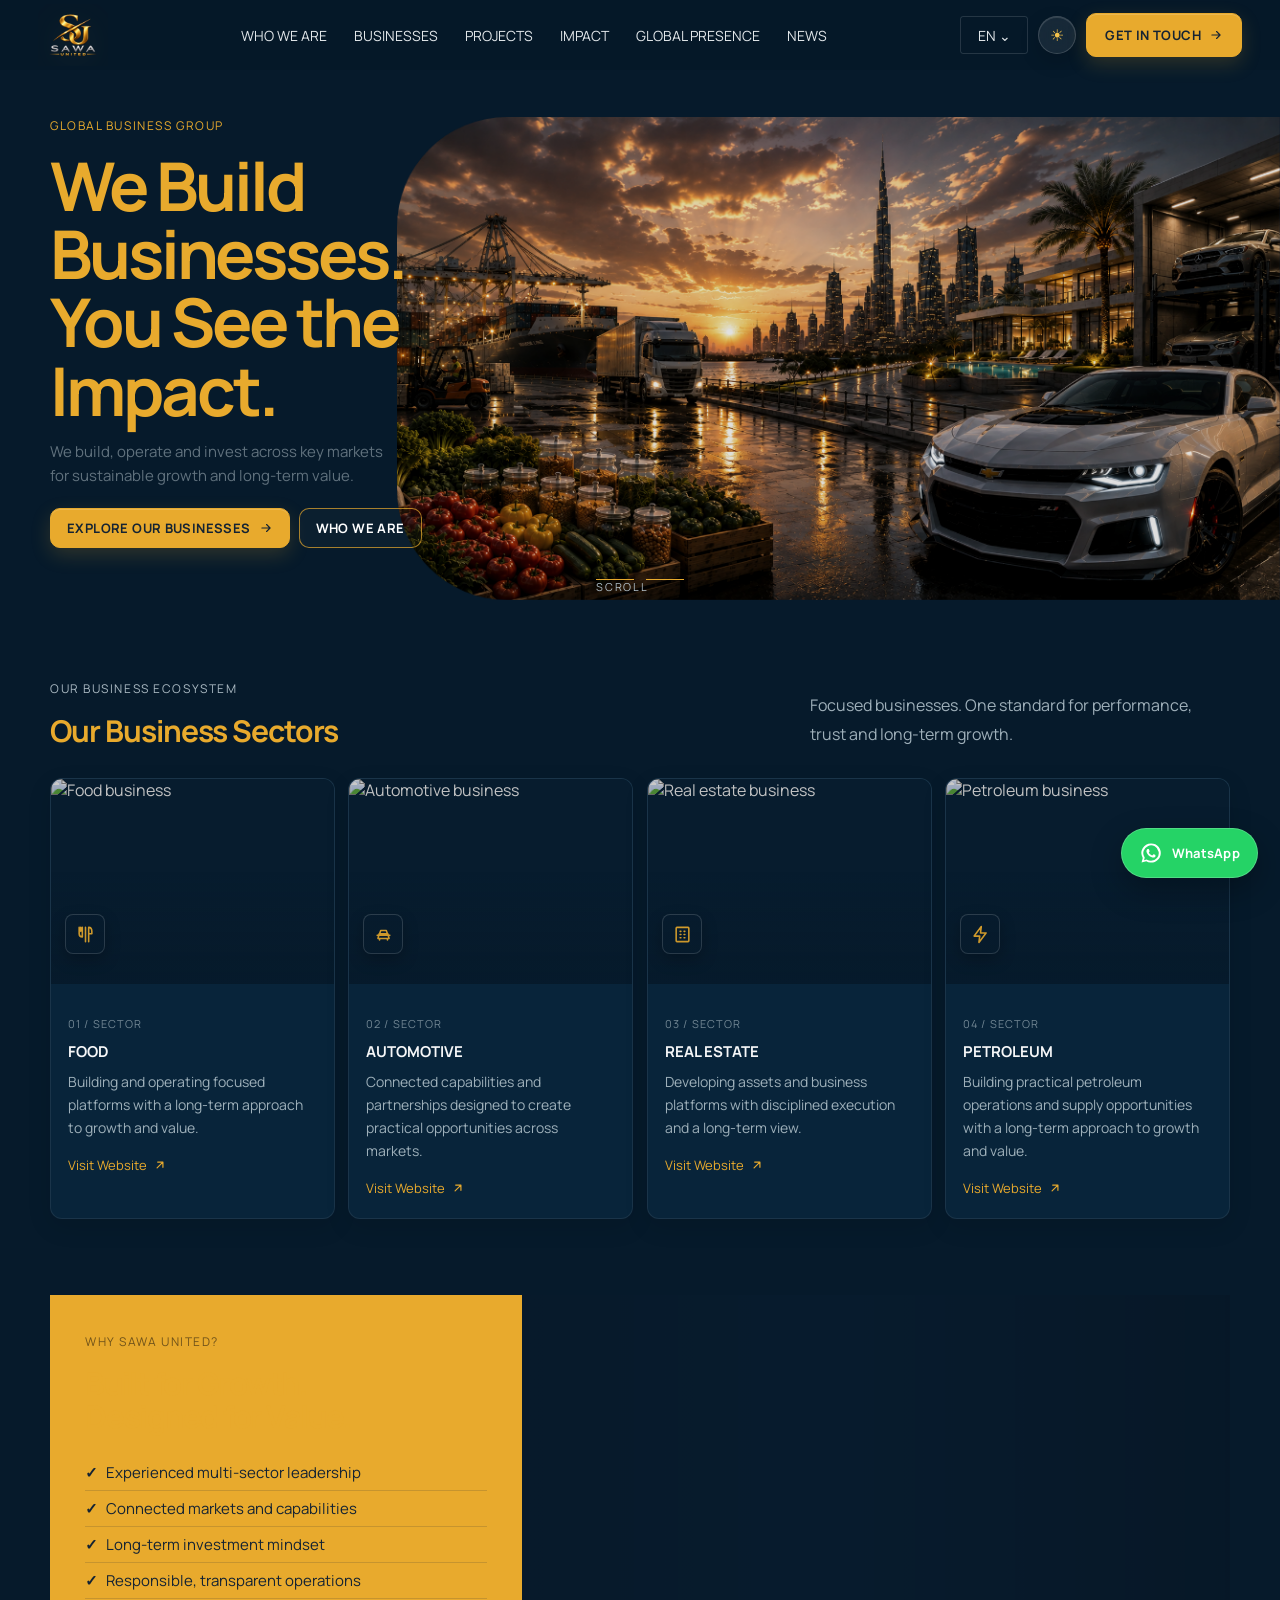
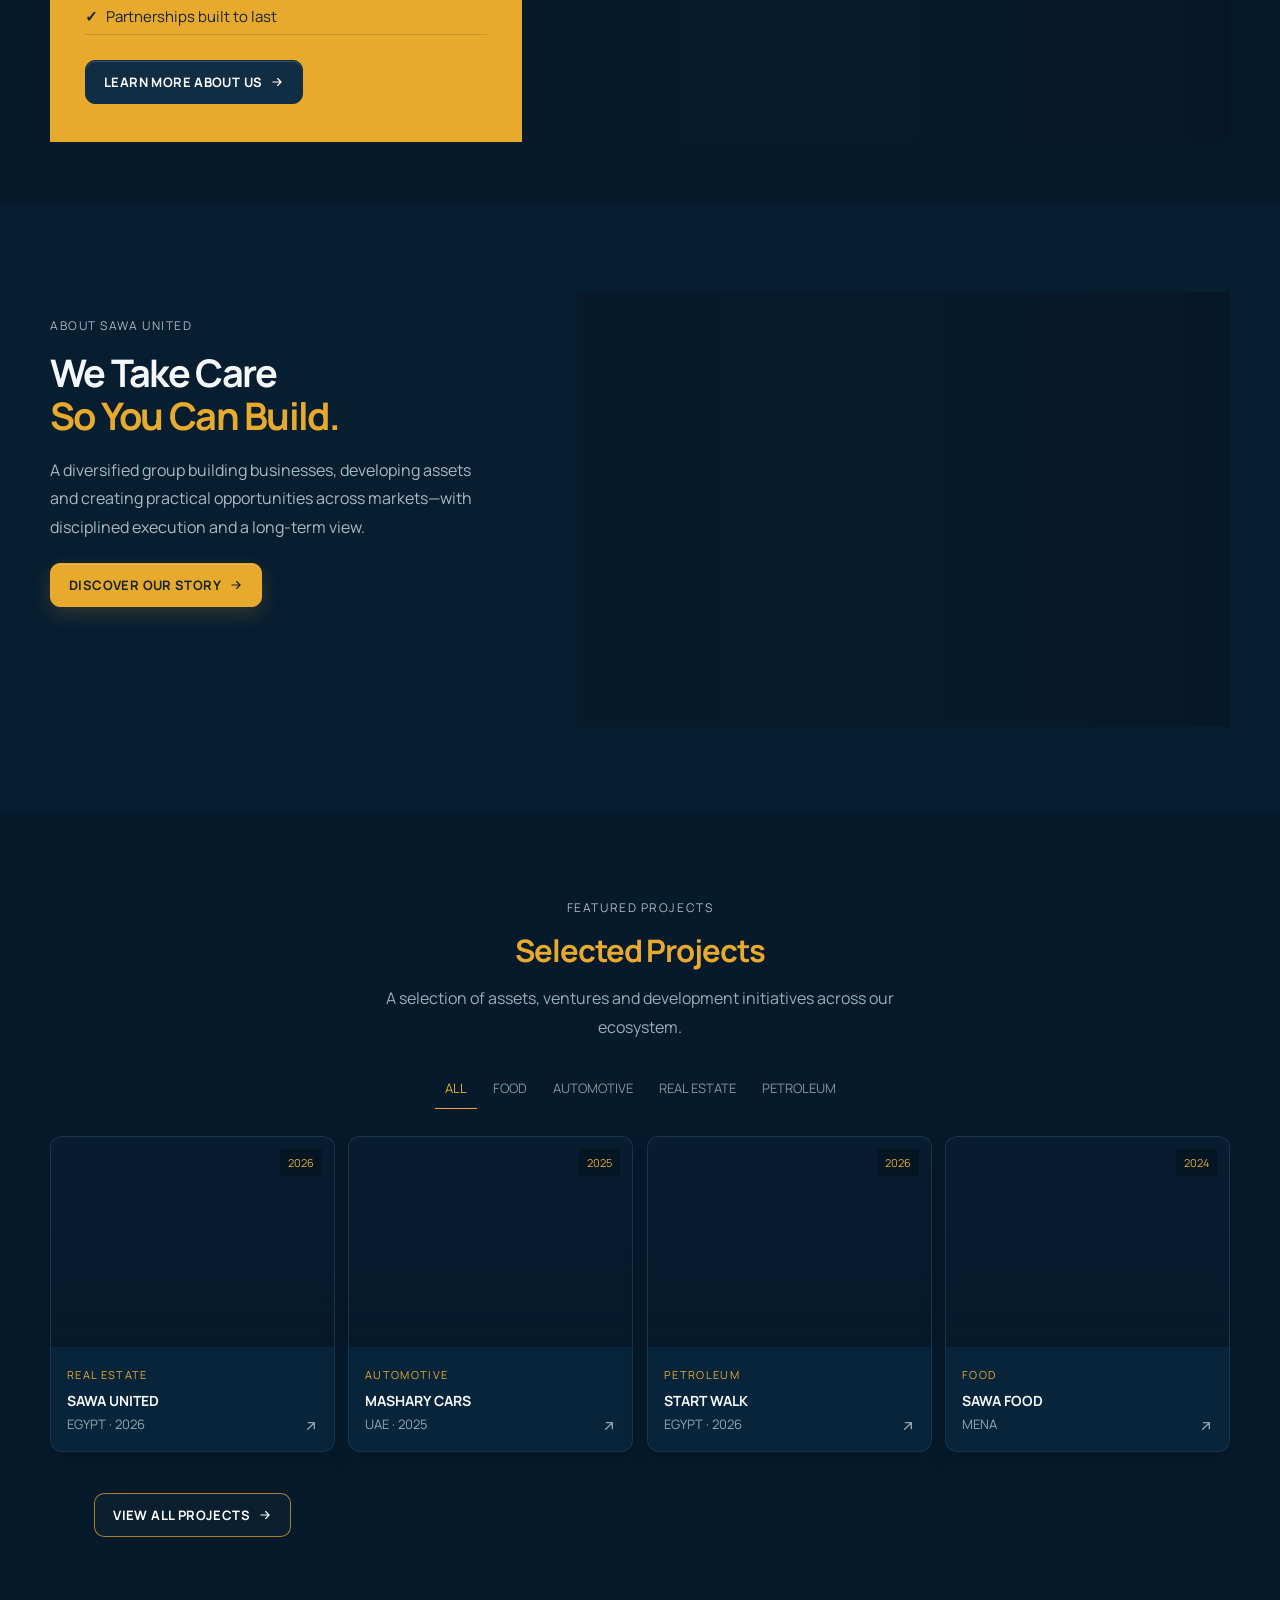
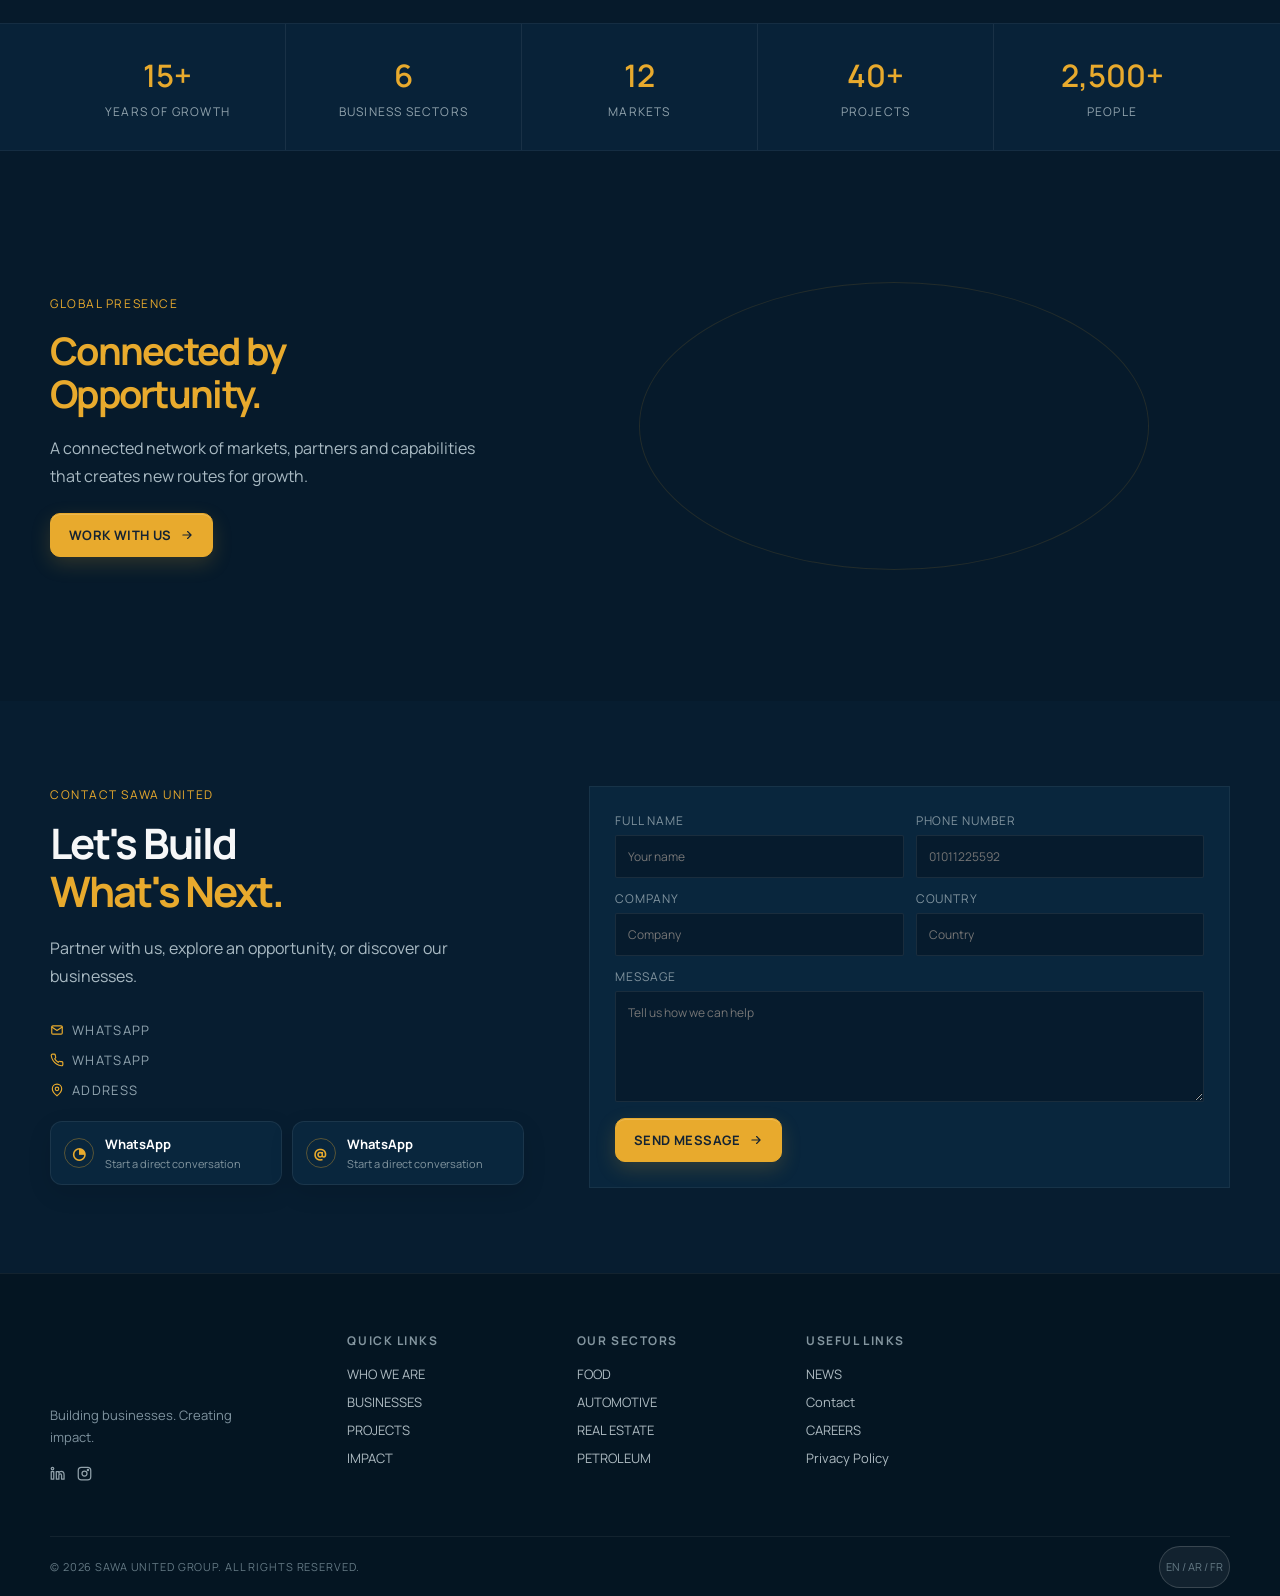
==== index.html @ cc0a95fa "Add files via upload" ====
<!doctype html>

<html dir="ltr" lang="en">
  <head>
    <meta charset="utf-8" />
    <meta content="width=device-width, initial-scale=1.0" name="viewport" />
    <meta content="#05070A" name="theme-color" />
    <meta content="We build, operate and invest across key markets for sustainable growth and long-term value." id="metaDescription" name="description" />
    <title id="pageTitle">Sawa United</title>

    <link rel="canonical" href="https://sawaunited.net/" />
    <meta property="og:title" content="Sawa United" />
    <meta property="og:description" content="We build, operate and invest across key markets for sustainable growth and long-term value." />
    <meta property="og:url" content="https://sawaunited.net/" />
    <meta property="og:type" content="website" />
    <meta property="og:image" content="https://sawaunited.net/assets/sawa-header-logo.png" />
    <script type="application/ld+json">
    {"@context":"https://schema.org","@type":"WebSite","name":"Sawa United","url":"https://sawaunited.net/","description":"We build, operate and invest across key markets for sustainable growth and long-term value."}
    </script>
    <link rel="preconnect" href="https://images.unsplash.com" />
    <link rel="alternate" hreflang="en" href="./" />
    <link rel="alternate" hreflang="ar" href="./?lang=ar" />
    <link rel="alternate" hreflang="fr" href="./?lang=fr" />

    <link rel="icon" href="assets/favicon.ico" sizes="any" />
    <link rel="icon" type="image/png" sizes="48x48" href="assets/favicon-48.png" />
    <link rel="icon" type="image/png" sizes="192x192" href="assets/favicon-192.png" />
    <link rel="apple-touch-icon" href="assets/favicon-192.png" />
    <link href="css/styles.css" rel="stylesheet" />
  </head>
  <body>
    <div class="scroll-progress" id="scrollProgress" aria-hidden="true"></div>
    <div class="site">
      <header class="header" id="header">
        <a class="logo brand" href="#top" aria-label="Sawa United"
          ><img
            class="brand-logo"
            src="assets/sawa-header-logo.png"
            alt="Sawa United"
            decoding="async"
        /></a>
        <nav class="desktop-nav" id="desktopNav">
          <a data-i18n="nav.who" href="#who-we-are">WHO WE ARE</a>
          <a data-i18n="nav.businesses" href="#businesses">BUSINESSES</a>
          <a data-i18n="nav.projects" href="#projects">PROJECTS</a>
          <a data-i18n="nav.impact" href="#impact">IMPACT</a>
          <a data-i18n="nav.presence" href="#presence">GLOBAL PRESENCE</a>
          <a data-i18n="nav.news" href="#news">NEWS</a>
        </nav>
        <div class="header-actions">
          <div class="language-switcher" id="languageSwitcher">
            <button
              aria-expanded="false"
              aria-haspopup="listbox"
              aria-label="Change language"
              class="lang"
              id="langBtn"
            >
              EN <span class="lang-chevron">⌄</span>
            </button>
            <div
              class="language-menu"
              id="languageMenu"
              role="listbox"
              aria-label="Languages"
            >
              <button type="button" data-language-option="en">ENGLISH</button>
              <button type="button" data-language-option="ar">العربية</button>
              <button type="button" data-language-option="fr">FRANÇAIS</button>
            </div>
          </div>
          <button
            aria-label="Toggle light and dark mode"
            aria-pressed="false"
            class="theme-toggle"
            id="themeBtn"
            type="button"
          >
            <span class="theme-toggle-icon" aria-hidden="true">☾</span>
          </button>
          <a
            class="gold-btn header-cta"
            href="https://wa.me/201011225592"
            target="_blank"
            rel="noopener noreferrer"
            ><span data-i18n="common.getInTouch">GET IN TOUCH</span>
            <svg class="icon" viewbox="0 0 24 24">
              <path d="M5 12h14M13 6l6 6-6 6"></path></svg
          ></a>
          <button aria-label="Toggle menu" class="menu-btn" id="menuBtn">
            <svg class="icon icon-menu" viewbox="0 0 24 24">
              <path d="M4 6h16M4 12h16M4 18h16"></path>
            </svg>
            <svg
              class="icon icon-close"
              style="display: none"
              viewbox="0 0 24 24"
            >
              <path d="M18 6 6 18M6 6l12 12"></path>
            </svg>
          </button>
        </div>
      </header>
      <div aria-hidden="true" class="mobile-menu" id="mobileMenu">
        <a data-i18n="nav.who" href="#who-we-are"
          >WHO WE ARE
          <svg class="icon" viewbox="0 0 24 24">
            <path d="M7 17 17 7M8 7h9v9"></path></svg
        ></a>
        <a data-i18n="nav.businesses" href="#businesses"
          >BUSINESSES
          <svg class="icon" viewbox="0 0 24 24">
            <path d="M7 17 17 7M8 7h9v9"></path></svg
        ></a>
        <a data-i18n="nav.projects" href="#projects"
          >PROJECTS
          <svg class="icon" viewbox="0 0 24 24">
            <path d="M7 17 17 7M8 7h9v9"></path></svg
        ></a>
        <a data-i18n="nav.impact" href="#impact"
          >IMPACT
          <svg class="icon" viewbox="0 0 24 24">
            <path d="M7 17 17 7M8 7h9v9"></path></svg
        ></a>
        <a data-i18n="nav.presence" href="#presence"
          >GLOBAL PRESENCE
          <svg class="icon" viewbox="0 0 24 24">
            <path d="M7 17 17 7M8 7h9v9"></path></svg
        ></a>
        <a data-i18n="nav.news" href="#news"
          >NEWS
          <svg class="icon" viewbox="0 0 24 24">
            <path d="M7 17 17 7M8 7h9v9"></path></svg
        ></a>
        <a data-i18n="nav.careers" href="#careers"
          >CAREERS
          <svg class="icon" viewbox="0 0 24 24">
            <path d="M7 17 17 7M8 7h9v9"></path></svg
        ></a>
        <a
          class="gold-btn"
          href="https://wa.me/201011225592"
          target="_blank"
          rel="noopener noreferrer"
          ><span data-i18n="common.getInTouch">GET IN TOUCH</span>
          <svg class="icon" viewbox="0 0 24 24">
            <path d="M5 12h14M13 6l6 6-6 6"></path></svg
        ></a>
      </div>
      <main id="top">
        <section class="hero">
          <div class="hero-photo"></div>
          <div class="hero-overlay"></div>
          <div class="shell hero-inner reveal">
            <div class="eyebrow gold" data-i18n="hero.eyebrow">
              GLOBAL BUSINESS GROUP
            </div>
            <h1 class="hero-title">
              <span data-i18n="hero.line1">We Build Businesses.</span><br />
              <span data-i18n="hero.impact">You See the Impact.</span>
            </h1>
            <p class="hero-description" data-i18n="hero.description">
              We build, operate and invest across key markets for sustainable
              growth and long-term value.
            </p>
            <div class="hero-actions">
              <a class="gold-btn" href="#businesses"
                ><span data-i18n="hero.explore">EXPLORE OUR BUSINESSES</span>
                <svg class="icon" viewBox="0 0 24 24">
                  <path d="M5 12h14M13 6l6 6-6 6"></path></svg
              ></a>
              <a class="outline-btn" data-i18n="nav.who" href="#who-we-are"
                >WHO WE ARE</a
              >
            </div>
          </div>
          <div class="hero-scroll">
            <span data-i18n="common.scroll">SCROLL</span> <span></span>
          </div>
        </section>
        <section class="services-strip" id="businesses">
          <div class="shell services-head reveal">
            <div>
              <span class="eyebrow" data-i18n="business.eyebrow"
                >OUR BUSINESS ECOSYSTEM</span
              >
              <h2>
                <span data-i18n="business.our">Our</span>
                <span data-i18n="business.business">Business</span>
                <span data-i18n="business.sectors">Sectors</span>
              </h2>
            </div>
            <p data-i18n="business.description">
              We provide focused platforms across sectors while keeping one
              shared standard for performance, trust and long-term growth.
            </p>
          </div>
          <div class="shell service-grid" id="serviceGrid">
            <!-- Keep repeated cards as normal HTML: edit the markup directly instead of rendering them in JavaScript. -->
            <a
              class="service-card reveal"
              href="https://sawafood.net/"
              target="_blank"
              rel="noopener noreferrer"
            >
              <div class="service-photo">
                <img
                  loading="lazy"
                  decoding="async"
                  alt="Fresh produce and food business"
                  data-i18n-alt="alt.food"
                  src="https://images.unsplash.com/photo-1579113800032-c38bd7635818?auto=format&fit=crop&fm=webp&q=75&w=1200"
                /><span class="service-icon"
                  ><svg class="icon" height="19" viewbox="0 0 24 24" width="19">
                    <path
                      d="M4 3v8a4 4 0 0 0 4 4V3M6 3v5M8 3v5M4 7h4M12 3v18M16 3v18M16 3c3 0 4 2 4 5v3h-4"
                    ></path></svg
                ></span>
              </div>
              <div class="service-copy">
                <span class="card-kicker"
                  >01 / <span data-i18n="common.sector">SECTOR</span></span
                >
                <h3 data-i18n="sector.food">FOOD</h3>
                <p data-i18n="sector.foodDesc">
                  Building and operating focused platforms with a long-term
                  approach to growth and value.
                </p>
                <span class="learn"
                  ><span data-i18n="common.visitWebsite">Visit Website</span>
                  <svg class="icon" height="13" viewbox="0 0 24 24" width="13">
                    <path d="M7 17 17 7M8 7h9v9"></path></svg
                ></span>
              </div>
            </a>
            <a
              class="service-card reveal"
              href="https://masharycar.net/"
              target="_blank"
              rel="noopener noreferrer"
            >
              <div class="service-photo">
                <img
                  loading="lazy"
                  decoding="async"
                  alt="Automotive business"
                  data-i18n-alt="alt.automotive"
                  src="https://images.unsplash.com/photo-1492144534655-ae79c964c9d7?auto=format&fit=crop&fm=webp&q=75&w=1200"
                /><span class="service-icon"
                  ><svg class="icon" height="19" viewbox="0 0 24 24" width="19">
                    <path
                      d="M5 17h14l-1.5-6h-11zM7 17v2M17 17v2M4 13h16M7 11l1.5-4h7L17 11"
                    ></path></svg
                ></span>
              </div>
              <div class="service-copy">
                <span class="card-kicker"
                  >02 / <span data-i18n="common.sector">SECTOR</span></span
                >
                <h3 data-i18n="sector.automotive">AUTOMOTIVE</h3>
                <p data-i18n="sector.automotiveDesc">
                  Connected capabilities and partnerships designed to create
                  practical opportunities across markets.
                </p>
                <span class="learn"
                  ><span data-i18n="common.visitWebsite">Visit Website</span>
                  <svg class="icon" height="13" viewbox="0 0 24 24" width="13">
                    <path d="M7 17 17 7M8 7h9v9"></path></svg
                ></span>
              </div>
            </a>
            <a
              class="service-card reveal"
              href="https://sawa-united.net/"
              target="_blank"
              rel="noopener noreferrer"
            >
              <div class="service-photo">
                <img
                  loading="lazy"
                  decoding="async"
                  alt="Real estate business"
                  data-i18n-alt="alt.realEstate"
                  src="https://images.unsplash.com/photo-1486406146926-c627a92ad1ab?auto=format&fit=crop&fm=webp&q=75&w=1200"
                /><span class="service-icon"
                  ><svg class="icon" height="19" viewbox="0 0 24 24" width="19">
                    <rect height="18" rx="1" width="16" x="4" y="3"></rect>
                    <path
                      d="M9 8h1M14 8h1M9 12h1M14 12h1M9 16h1M14 16h1"
                    ></path></svg
                ></span>
              </div>
              <div class="service-copy">
                <span class="card-kicker"
                  >03 / <span data-i18n="common.sector">SECTOR</span></span
                >
                <h3 data-i18n="sector.realEstate">REAL ESTATE</h3>
                <p data-i18n="sector.realEstateDesc">
                  Developing assets and business platforms with disciplined
                  execution and a long-term view.
                </p>
                <span class="learn"
                  ><span data-i18n="common.visitWebsite">Visit Website</span>
                  <svg class="icon" height="13" viewbox="0 0 24 24" width="13">
                    <path d="M7 17 17 7M8 7h9v9"></path></svg
                ></span>
              </div>
            </a>
            <a
              class="service-card reveal"
              href="https://startwalk.net/"
              target="_blank"
              rel="noopener noreferrer"
            >
              <div class="service-photo">
                <img
                  loading="lazy"
                  decoding="async"
                  alt="Petroleum business"
                  data-i18n-alt="alt.petroleum"
                  src="https://images.unsplash.com/photo-1516199423456-1f1e91b06f25?auto=format&fit=crop&w=1200&q=75"
                /><span class="service-icon"
                  ><svg class="icon" height="19" viewbox="0 0 24 24" width="19">
                    <path d="M13 2 4 14h7l-1 8 9-12h-7z"></path></svg
                ></span>
              </div>
              <div class="service-copy">
                <span class="card-kicker"
                  >04 / <span data-i18n="common.sector">SECTOR</span></span
                >
                <h3 data-i18n="sector.petroleum">PETROLEUM</h3>
                <p data-i18n="sector.petroleumDesc">
                  Building practical petroleum operations and supply
                  opportunities with a long-term approach to growth and value.
                </p>
                <span class="learn"
                  ><span data-i18n="common.visitWebsite">Visit Website</span>
                  <svg class="icon" height="13" viewbox="0 0 24 24" width="13">
                    <path d="M7 17 17 7M8 7h9v9"></path></svg
                ></span>
              </div>
            </a>
          </div>
        </section>
        <section class="why-card-section" id="impact">
          <div class="shell why-layout">
            <div class="why-card reveal">
              <span class="eyebrow gold" data-i18n="why.eyebrow"
                >WHY SAWA UNITED?</span
              >
              <h2>
                <span data-i18n="why.built">Built for</span>
                <span data-i18n="why.growth">Growth.</span><br /><span
                  data-i18n="why.designed"
                  >Designed for</span
                >
                <span data-i18n="why.value">Value.</span>
              </h2>
              <ul>
                <li data-i18n="why.item1">
                  Experienced multi-sector leadership
                </li>
                <li data-i18n="why.item2">
                  Connected markets and capabilities
                </li>
                <li data-i18n="why.item3">Long-term investment mindset</li>
                <li data-i18n="why.item4">
                  Responsible, transparent operations
                </li>
                <li data-i18n="why.item5">Partnerships built to last</li>
              </ul>
              <a class="gold-btn" href="#who-we-are"
                ><span data-i18n="why.learn">LEARN MORE ABOUT US</span>
                <svg class="icon" viewbox="0 0 24 24">
                  <path d="M5 12h14M13 6l6 6-6 6"></path></svg
              ></a>
            </div>
            <div class="why-photo reveal">
              <img
                loading="lazy"
                decoding="async"
                alt="Sawa United business ecosystem across food, automotive, real estate and petroleum"
                data-i18n-alt="alt.corporate"
                src="assets/back.png"
              />
            </div>
          </div>
        </section>
        <section class="section about" id="who-we-are">
          <div class="shell about-grid">
            <div class="about-copy reveal">
              <span class="eyebrow" data-i18n="about.eyebrow"
                >ABOUT SAWA UNITED</span
              >
              <h2 data-i18n="about.title">
                We Take Care<br /><span>So You Can Build.</span>
              </h2>
              <p data-i18n="about.description">
                We are a diversified group focused on building businesses,
                developing assets and creating practical opportunities across
                markets. Our approach combines disciplined execution with a
                long-term view.
              </p>
              <a class="gold-btn" href="#businesses"
                ><span data-i18n="about.discover">DISCOVER OUR STORY</span>
                <svg class="icon" viewbox="0 0 24 24">
                  <path d="M5 12h14M13 6l6 6-6 6"></path></svg
              ></a>
            </div>
            <div class="about-photo reveal">
              <img
                loading="lazy"
                decoding="async"
                alt="Connected markets and global business opportunities"
                data-i18n-alt="alt.property"
                src="assets/will.png"
              />
            </div>
          </div>
        </section>
        <section class="section properties" id="projects">
          <div class="shell">
            <div class="center-heading reveal">
              <span class="eyebrow" data-i18n="projects.eyebrow"
                >FEATURED PROJECTS</span
              >
              <h2>
                <span data-i18n="projects.selected">Selected</span>
                <span data-i18n="projects.projects">Projects</span>
              </h2>
              <p data-i18n="projects.description">
                Explore a selection of assets, ventures and development
                initiatives across our ecosystem.
              </p>
            </div>
            <div class="filters" id="filters">
              <button class="active" data-filter="ALL" type="button">
                <span data-i18n="filters.all">ALL</span>
              </button>
              <button data-filter="FOOD" type="button">
                <span data-i18n="filters.food">FOOD</span>
              </button>
              <button data-filter="AUTOMOTIVE" type="button">
                <span data-i18n="filters.automotive">AUTOMOTIVE</span>
              </button>
              <button data-filter="REAL ESTATE" type="button">
                <span data-i18n="filters.realEstate">REAL ESTATE</span>
              </button>
              <button data-filter="PETROLEUM" type="button">
                <span data-i18n="filters.petroleum">PETROLEUM</span>
              </button>
            </div>
            <div class="property-grid" id="propertyGrid">
              <a
                class="property-card reveal project-open"
                data-project="sawa"
                data-sector="REAL ESTATE"
                href="#project-sawa"
              >
                <div class="property-photo">
                  <img
                    loading="lazy"
                    decoding="async"
                    alt="SAWA UNITED"
                    src="https://images.unsplash.com/photo-1497366811353-6870744d04b2?auto=format&fit=crop&fm=webp&q=75&w=1200"
                  /><span>2026</span>
                </div>
                <div class="property-copy">
                  <span data-i18n="filters.realEstate">REAL ESTATE</span>
                  <h3>SAWA UNITED</h3>
                  <p><span data-i18n="location.egypt">EGYPT</span> · 2026</p>
                  <svg class="icon" height="16" viewbox="0 0 24 24" width="16">
                    <path d="M7 17 17 7M8 7h9v9"></path>
                  </svg>
                </div>
              </a>
              <a
                class="property-card reveal project-open"
                data-project="northstar"
                data-sector="AUTOMOTIVE"
                href="#project-northstar"
              >
                <div class="property-photo">
                  <img
                    loading="lazy"
                    decoding="async"
                    alt="MASHARY CARS"
                    src="https://images.unsplash.com/photo-1493238792000-8113da705763?auto=format&fit=crop&fm=webp&q=75&w=1200"
                  /><span>2025</span>
                </div>
                <div class="property-copy">
                  <span data-i18n="filters.automotive">AUTOMOTIVE</span>
                  <h3>MASHARY CARS</h3>
                  <p><span data-i18n="location.uae">UAE</span> · 2025</p>
                  <svg class="icon" height="16" viewbox="0 0 24 24" width="16">
                    <path d="M7 17 17 7M8 7h9v9"></path>
                  </svg>
                </div>
              </a>
              <a
                class="property-card reveal project-open"
                data-project="horizon"
                data-sector="PETROLEUM"
                href="#project-horizon"
              >
                <div class="property-photo">
                  <img
                    loading="lazy"
                    decoding="async"
                    alt="START WALK"
                    src="https://images.unsplash.com/photo-1516199423456-1f1e91b06f25?auto=format&fit=crop&w=1200&q=75"
                  /><span>2026</span>
                </div>
                <div class="property-copy">
                  <span data-i18n="filters.petroleum">PETROLEUM</span>
                  <h3>START WALK</h3>
                  <p><span data-i18n="location.egypt">EGYPT</span> · 2026</p>
                  <svg class="icon" height="16" viewbox="0 0 24 24" width="16">
                    <path d="M7 17 17 7M8 7h9v9"></path>
                  </svg>
                </div>
              </a>
              <a
                class="property-card reveal project-open"
                data-project="crossmarket"
                data-sector="FOOD"
                href="#project-crossmarket"
              >
                <div class="property-photo">
                  <img
                    loading="lazy"
                    decoding="async"
                    alt="SAWA FOOD"
                    src="https://images.unsplash.com/photo-1579113800032-c38bd7635818?auto=format&fit=crop&fm=webp&q=75&w=1200"
                  /><span>2024</span>
                </div>
                <div class="property-copy">
                  <span data-i18n="filters.food">FOOD</span>
                  <h3>SAWA FOOD</h3>
                  <p data-i18n="location.mena">MENA · 2024</p>
                  <svg class="icon" height="16" viewbox="0 0 24 24" width="16">
                    <path d="M7 17 17 7M8 7h9v9"></path>
                  </svg>
                </div>
              </a>
              <div class="projects-more">
                <a class="outline-btn" href="projects.html"
                  ><span data-i18n="projects.viewAll">VIEW ALL PROJECTS</span>
                  <svg class="icon" viewbox="0 0 24 24">
                    <path d="M5 12h14M13 6l6 6-6 6"></path></svg
                ></a>
              </div>
            </div>
          </div>
        </section>
        <section class="numbers">
          <div class="shell number-grid" id="numberGrid">
            <div class="number reveal">
              <strong>15+</strong
              ><span data-i18n="stats.years">YEARS OF GROWTH</span>
            </div>
            <div class="number reveal">
              <strong>6</strong
              ><span data-i18n="stats.sectors">BUSINESS SECTORS</span>
            </div>
            <div class="number reveal">
              <strong>12</strong><span data-i18n="stats.markets">MARKETS</span>
            </div>
            <div class="number reveal">
              <strong>40+</strong
              ><span data-i18n="stats.projects">PROJECTS</span>
            </div>
            <div class="number reveal">
              <strong>2,500+</strong
              ><span data-i18n="stats.people">PEOPLE</span>
            </div>
          </div>
        </section>
        <section class="section global" id="presence">
          <div class="shell global-grid">
            <div class="reveal">
              <span class="eyebrow gold" data-i18n="presence.eyebrow"
                >GLOBAL PRESENCE</span
              >
              <h2>
                <span data-i18n="presence.connected">Connected by</span
                ><br /><span data-i18n="presence.opportunity"
                  >Opportunity.</span
                >
              </h2>
              <p data-i18n="presence.description">
                Our platforms operate through a connected network of markets,
                partners and capabilities, creating new routes for growth.
              </p>
              <a
                class="gold-btn"
                href="https://wa.me/201011225592"
                target="_blank"
                rel="noopener noreferrer"
                ><span data-i18n="presence.work">WORK WITH US</span>
                <svg class="icon" viewbox="0 0 24 24">
                  <path d="M5 12h14M13 6l6 6-6 6"></path></svg
              ></a>
            </div>
            <div class="map-card reveal">
              <img
                loading="lazy"
                decoding="async"
                alt="Global presence map showing Morocco, Saudi Arabia, United Arab Emirates and Kuwait"
                data-i18n-alt="alt.map"
                class="global-map-image"
                src="assets/global-map.png"
              />
            </div>
          </div>
        </section>
        <section class="contact" id="contact">
          <div class="shell contact-grid">
            <div class="reveal">
              <span class="eyebrow gold" data-i18n="contact.eyebrow"
                >CONTACT SAWA UNITED</span
              >
              <h2 data-i18n="contact.title">
                Let's Build<br /><span>What's Next.</span>
              </h2>
              <p data-i18n="contact.description">
                Partner with us, explore an opportunity, or learn more about one
                of our businesses.
              </p>
              <div class="contact-lines">
                <span
                  ><svg class="icon" viewbox="0 0 24 24">
                    <rect height="14" rx="2" width="18" x="3" y="5"></rect>
                    <path d="m3 7 9 6 9-6"></path>
                  </svg>
                  <span data-i18n="contact.whatsappLabel">WHATSAPP</span></span
                >
                <span
                  ><svg class="icon" viewbox="0 0 24 24">
                    <path
                      d="M22 16.9v3a2 2 0 0 1-2.2 2 19.8 19.8 0 0 1-8.6-3.1 19.5 19.5 0 0 1-6-6 19.8 19.8 0 0 1-3.1-8.6A2 2 0 0 1 4.1 2h3a2 2 0 0 1 2 1.7c.1 1 .3 2 .6 3a2 2 0 0 1-.5 2.1L8 10a16 16 0 0 0 6 6l1.2-1.2a2 2 0 0 1 2.1-.5c1 .3 2 .5 3 .6a2 2 0 0 1 1.7 2Z"
                    ></path>
                  </svg>
                  <span data-i18n="contact.whatsappLabel">WHATSAPP</span></span
                >
                <span
                  ><svg class="icon" viewbox="0 0 24 24">
                    <path
                      d="M20 10c0 6-8 12-8 12S4 16 4 10a8 8 0 0 1 16 0Z"
                    ></path>
                    <circle cx="12" cy="10" r="3"></circle>
                  </svg>
                  <span data-i18n="contact.addressLabel">ADDRESS</span></span
                >
              </div>
              <div class="contact-cta-row">
                <a
                  class="contact-cta whatsapp"
                  href="https://wa.me/201011225592"
                  target="_blank"
                  rel="noopener noreferrer"
                  ><span class="cta-icon">◔</span
                  ><span
                    ><strong data-i18n="contact.whatsapp">WhatsApp</strong
                    ><small data-i18n="contact.whatsappText"
                      >Start a direct conversation</small
                    ></span
                  ></a
                >
                <a
                  class="contact-cta whatsapp"
                  href="https://wa.me/201011225592"
                  target="_blank"
                  rel="noopener noreferrer"
                  ><span class="cta-icon">@</span
                  ><span
                    ><strong data-i18n="contact.whatsapp">WhatsApp</strong
                    ><small data-i18n="contact.whatsappText"
                      >Chat with us directly</small
                    ></span
                  ></a
                >
              </div>
            </div>
            <div class="reveal">
              <form id="contactForm">
                <div class="form-row">
                  <label>
                    <span data-i18n="form.fullName">FULL NAME</span>
                    <input
                      name="name"
                      data-i18n-placeholder="form.fullNamePlaceholder"
                      placeholder="Your name"
                      autocomplete="name"
                      required />
                  </label>
                  <label>
                    <span data-i18n="form.phone">PHONE NUMBER</span>
                    <input
                      name="phone"
                      data-i18n-placeholder="form.phonePlaceholder"
                      placeholder="01011225592"
                      type="tel"
                      inputmode="tel"
                      autocomplete="tel" />
                  </label>
                </div>
                <div class="form-row">
                  <label>
                    <span data-i18n="form.company">COMPANY</span>
                    <input
                      name="company"
                      data-i18n-placeholder="form.companyPlaceholder"
                      placeholder="Company"
                      autocomplete="organization" />
                  </label>
                  <label>
                    <span data-i18n="form.country">COUNTRY</span>
                    <input
                      name="country"
                      data-i18n-placeholder="form.countryPlaceholder"
                      placeholder="Country"
                      autocomplete="country-name" />
                  </label>
                </div>
                <label>
                  <span data-i18n="form.message">MESSAGE</span>
                  <textarea
                    name="message"
                    data-i18n-placeholder="form.messagePlaceholder"
                    placeholder="Tell us how we can help"
                    rows="5"
                    required
                  ></textarea>
                </label>
                <button class="gold-btn" type="submit">
                  <span data-i18n="form.send">SEND MESSAGE</span>
                  <svg class="icon" viewbox="0 0 24 24">
                    <path d="M5 12h14M13 6l6 6-6 6"></path>
                  </svg>
                </button>
              </form>
            </div>
          </div>
        </section>
      </main>
      <footer>
        <div class="shell footer-grid">
          <div class="footer-brand">
            <a class="brand" href="#top"
              ><img
                class="brand-logo"
                src="assets/sawa-header-logo.png"
                alt="Sawa United"
                decoding="async"
            /></a>
            <p data-i18n="footer.tagline">
              Building businesses. Creating impact.
            </p>
            <div class="socials">
              <svg class="icon" viewbox="0 0 24 24">
                <rect height="12" width="4" x="2" y="9"></rect>
                <circle cx="4" cy="4" r="2"></circle>
                <path
                  d="M10 9h4v2.2c.7-1.5 2.2-2.5 4-2.5 3 0 4.5 2 4.5 5.5V21h-4v-6c0-1.5-.5-2.5-2-2.5-1.2 0-1.9.8-2.2 1.6-.1.3-.1.7-.1 1V21h-4z"
                ></path>
              </svg>
              <svg class="icon" viewbox="0 0 24 24">
                <rect height="20" rx="5" width="20" x="2" y="2"></rect>
                <circle cx="12" cy="12" r="4"></circle>
                <circle cx="17.5" cy="6.5" r="1"></circle>
              </svg>
            </div>
          </div>
          <div>
            <h4 data-i18n="footer.quickLinks">QUICK LINKS</h4>
            <a href="#who-we-are" data-i18n="nav.who">WHO WE ARE</a
            ><a href="#businesses" data-i18n="nav.businesses">BUSINESSES</a
            ><a href="#projects" data-i18n="nav.projects">PROJECTS</a
            ><a href="#impact" data-i18n="nav.impact">IMPACT</a>
          </div>
          <div>
            <h4 data-i18n="footer.ourSectors">OUR SECTORS</h4>
            <div id="footerSectors">
              <a href="#businesses" data-i18n="filters.food">FOOD</a>
              <a href="#businesses" data-i18n="filters.automotive"
                >AUTOMOTIVE</a
              >
              <a href="#businesses" data-i18n="filters.realEstate"
                >REAL ESTATE</a
              >
              <a href="#businesses" data-i18n="filters.petroleum">PETROLEUM</a>
            </div>
          </div>
          <div>
            <h4 data-i18n="footer.usefulLinks">USEFUL LINKS</h4>
            <a href="#news" data-i18n="nav.news">NEWS</a
            ><a
              href="https://wa.me/201011225592"
              target="_blank"
              rel="noopener noreferrer"
              data-i18n="common.contact"
              >Contact</a
            ><a href="#careers" data-i18n="nav.careers">CAREERS</a
            ><a
              href="https://wa.me/201011225592"
              target="_blank"
              rel="noopener noreferrer"
              data-i18n="footer.privacy"
              >Privacy Policy</a
            >
          </div>

        </div>
        <div class="shell footer-bottom">
          <span
            >© 2026 SAWA UNITED GROUP.
            <span data-i18n="footer.rights">ALL RIGHTS RESERVED.</span></span
          >
          <div><button id="footerLangBtn">EN / AR / FR</button></div>
        </div>
      </footer>
    </div>
    <div
      class="project-modal"
      id="projectModal"
      aria-hidden="true"
      role="dialog"
      aria-modal="true"
    >
      <div class="project-modal-backdrop" data-close-project></div>
      <article class="project-modal-card" aria-labelledby="projectModalTitle">
        <button
          class="project-modal-close"
          data-close-project
          aria-label="Close"
          data-i18n-aria-label="common.close"
        >
          ×
        </button>
        <div class="project-modal-media">
          <img
            loading="eager"
            decoding="async"
            id="projectModalImage"
            src=""
            alt=""
          />
        </div>
        <div class="project-modal-content">
          <span class="eyebrow gold" id="projectModalSector"></span>
          <h2 id="projectModalTitle"></h2>
          <p id="projectModalDescription"></p>
          <div class="project-meta" id="projectModalMeta"></div>
          <a
            class="gold-btn"
            id="projectModalCta"
            href="https://wa.me/201011225592"
            target="_blank"
            rel="noopener noreferrer"
            data-close-project
            ><span data-i18n="common.visitWebsite">Visit Website</span>
            <svg class="icon" height="14" viewbox="0 0 24 24" width="14">
              <path d="M7 17 17 7M8 7h9v9"></path></svg
          ></a>
        </div>
      </article>
    </div>
    <script src="js/components/projectFilter.js?v=2"></script>
    <script src="js/services/headerScroll.js?v=2"></script>
    <script src="js/services/mobileMenu.js?v=2"></script>
    <script src="js/services/languageToggle.js?v=2"></script>
    <script src="js/services/themeToggle.js?v=2"></script>
    <script src="js/services/scrollReveal.js?v=2"></script>
    <script src="js/components/projectModal.js?v=2"></script>
    <script src="js/services/performance.js?v=2"></script>
    <script src="js/app.js?v=2"></script>

    <a
      class="whatsapp-float"
      href="https://wa.me/201011225592"
      target="_blank"
      rel="noopener noreferrer"
      aria-label="Chat with us on WhatsApp"
      title="Chat with us on WhatsApp"
    >
      <span class="whatsapp-float-icon"
        ><svg viewBox="0 0 32 32" aria-hidden="true">
          <path
            d="M16 3.2A12.8 12.8 0 0 0 5 22.5L3.4 28.6l6.3-1.6A12.8 12.8 0 1 0 16 3.2Zm0 23.2a10.3 10.3 0 0 1-5.2-1.4l-.4-.2-3.7.9 1-3.6-.3-.4A10.3 10.3 0 1 1 16 26.4Zm5.8-7.7c-.3-.2-1.8-.9-2.1-1-.3-.1-.5-.2-.7.2-.2.3-.8 1-1 1.2-.2.2-.4.2-.7.1-.3-.2-1.3-.5-2.4-1.5-.9-.8-1.5-1.8-1.7-2.1-.2-.3 0-.5.1-.7l.5-.6c.2-.2.2-.3.3-.5.1-.2 0-.4 0-.6l-.9-2.1c-.2-.5-.5-.4-.7-.4h-.6c-.2 0-.6.1-.9.4-.3.3-1.1 1.1-1.1 2.6s1.1 3 1.2 3.2c.2.2 2.1 3.2 5.1 4.5.7.3 1.3.5 1.7.6.7.2 1.4.2 1.9.1.6-.1 1.8-.7 2.1-1.4.3-.7.3-1.3.2-1.4-.1-.2-.3-.2-.6-.4Z"
          /></svg></span
      ><span class="whatsapp-float-label">WhatsApp</span>
    </a>
  </body>
</html>
---- css/styles.css ----
@import url("https://fonts.googleapis.com/css2?family=Cairo:wght@400;500;600;700;800&family=Manrope:wght@400;500;600;700;800&display=swap");

:root {
  --bg: #061a2b;
  --bg2: #082238;
  --panel: #0a2942;
  --panel2: #0d304c;
  --text: #f6f7f8;
  --muted: #b1c0ca;
  --line: rgba(255, 255, 255, 0.09);
  --gold: #e8aa2d;
  --gold2: #f5c24b;
  --white: #fff;

  /* Typography scale — Latin (EN/FR) uses Manrope as the single primary
     corporate typeface; Arabic swaps to Noto Sans Arabic via
     html[dir="rtl"]/html[data-lang="ar"] below. Every size uses clamp()
     so nothing needs a separate "shrink it for mobile" override, and
     nothing renders below a legible floor. */
  --font-latin: "Manrope", "Inter", "Plus Jakarta Sans", Arial, sans-serif;
  --font-arabic: "Cairo", "Noto Sans Arabic", Arial, sans-serif;

  --fs-display: clamp(44px, 6vw, 80px);
  --fs-h1: clamp(38px, 5vw, 64px);
  --fs-h2: clamp(28px, 3.4vw, 42px);
  --fs-h3: clamp(20px, 2.2vw, 26px);
  --fs-h4: clamp(16px, 1.6vw, 18px);
  --fs-body-lg: clamp(16px, 1.4vw, 18px);
  --fs-body: clamp(14px, 1.1vw, 16px);
  --fs-body-sm: clamp(13px, 1vw, 14px);
  --fs-caption: 12px;
  --fs-button: 13px;
  --fs-nav: 14px;

  /* Spacing scale — 4/8/12/16/24/32/48/64/80/96 */
  --space-1: 4px;
  --space-2: 8px;
  --space-3: 12px;
  --space-4: 16px;
  --space-5: 24px;
  --space-6: 32px;
  --space-7: 48px;
  --space-8: 64px;
  --space-9: 80px;
  --space-10: 96px;
}
* {
  box-sizing: border-box;
}
html {
  scroll-behavior: smooth;
}
body {
  margin: 0;
  background: var(--bg);
  color: var(--text);
  font-family: "Manrope", Arial, sans-serif;
  overflow-x: hidden;
}
a {
  color: inherit;
  text-decoration: none;
}
button,
input,
textarea {
  font: inherit;
}
button {
  color: inherit;
}
.site {
  min-height: 100vh;
  background: var(--bg);
}
.shell {
  width: min(1180px, calc(100% - 56px));
  margin: auto;
}
.section {
  padding: 86px 0;
}

/* icons (replace lucide-react) */
.icon {
  width: 14px;
  height: 14px;
  fill: none;
  stroke: currentColor;
  stroke-width: 2;
  stroke-linecap: round;
  stroke-linejoin: round;
  flex: none;
}
.icon-lg {
  width: 20px;
  height: 20px;
}
.menu-btn .icon {
  width: 24px;
  height: 24px;
  color: #fff;
}

/* Keep the menu icon visible in light mode. */
html[data-theme="light"] .menu-btn .icon {
  color: #17212a;
}

html[data-theme="light"] .menu-btn:hover .icon {
  color: var(--gold2);
}

/* scroll reveal (replaces framer-motion Reveal) */
.reveal {
  opacity: 0;
  transform: translate3d(0, var(--reveal-y, 22px), 0);
  transition:
    opacity var(--reveal-duration, 0.65s) cubic-bezier(0.16, 1, 0.3, 1),
    transform var(--reveal-duration, 0.65s) cubic-bezier(0.16, 1, 0.3, 1);
  transition-delay: var(--reveal-delay, 0ms);
  will-change: opacity, transform;
}
.reveal.in-view {
  opacity: 1;
  transform: translate3d(0, 0, 0);
}
.hero-photo {
  transform: scale(1.045);
  transition: transform 1.8s cubic-bezier(0.16, 1, 0.3, 1);
  will-change: transform;
  border-radius: 120px 0 0 120px;
}
.hero.hero-ready .hero-photo {
  transform: scale(1);
}
@keyframes heroImageDrift {
  from { background-position: 50% 50%; }
  to { background-position: 53% 48%; }
}
.hero-inner.reveal {
  --reveal-duration: 760ms;
  --reveal-y: 28px;
}
.hero-inner .eyebrow,
.hero-inner h1,
.hero-inner > p,
.hero-actions,
.hero-trust {
  opacity: 0;
  transform: translate3d(0, 24px, 0);
  transition:
    opacity 560ms cubic-bezier(0.16, 1, 0.3, 1),
    transform 560ms cubic-bezier(0.16, 1, 0.3, 1);
}
.hero-inner.in-view .eyebrow {
  opacity: 1;
  transform: none;
  transition-delay: 80ms;
}
.hero-inner.in-view h1 {
  opacity: 1;
  transform: none;
  transition-delay: 150ms;
}
.hero-inner.in-view > p {
  opacity: 1;
  transform: none;
  transition-delay: 260ms;
}
.hero-inner.in-view .hero-actions {
  opacity: 1;
  transform: none;
  transition-delay: 350ms;
}
.hero-inner.in-view .hero-trust {
  opacity: 1;
  transform: none;
  transition-delay: 430ms;
}
.hero-scroll {
  opacity: 0;
  transform: translateX(-50%) translateY(8px);
  transition:
    opacity 500ms ease,
    transform 700ms cubic-bezier(0.16, 1, 0.3, 1);
  transition-delay: 650ms;
}
.hero.hero-ready .hero-scroll {
  opacity: 1;
  transform: translateX(-50%) translateY(0);
}
.section .reveal,
.services-strip .reveal,
.why-card-section .reveal {
  --reveal-duration: 680ms;
}
.service-card.reveal {
  --reveal-y: 30px;
  --reveal-duration: 560ms;
}
.number.reveal {
  --reveal-y: 18px;
  --reveal-duration: 520ms;
}
.property-card.reveal {
  --reveal-y: 26px;
  --reveal-duration: 540ms;
}
.service-card .service-photo img,
.property-card .property-photo img {
  transform: scale(1.045);
  transition:
    transform 900ms cubic-bezier(0.16, 1, 0.3, 1),
    filter 450ms ease;
  will-change: transform;
}
.service-card.in-view .service-photo img,
.property-card.in-view .property-photo img {
  transform: scale(1);
}
.service-card .service-icon {
  transform: translateY(8px);
  opacity: 0;
  transition:
    opacity 450ms ease 180ms,
    transform 600ms cubic-bezier(0.16, 1, 0.3, 1) 180ms;
}
.service-card.in-view .service-icon {
  transform: none;
  opacity: 1;
}
.why-photo img,
.about-photo img {
  transform: scale(1.045);
  transition: transform 1.05s cubic-bezier(0.16, 1, 0.3, 1);
  will-change: transform;
}
.why-photo.in-view img,
.about-photo.in-view img {
  transform: scale(1);
}
.map-path {
  transform-origin: left center;
  transform: scaleX(0) rotate(-8deg);
  opacity: 0;
  transition:
    transform 850ms cubic-bezier(0.16, 1, 0.3, 1),
    opacity 350ms ease;
}
.path-two {
  transform: scaleX(0) rotate(13deg);
}
.map-card.in-view .map-path {
  transform: scaleX(1) rotate(-8deg);
  opacity: 1;
}
.map-card.in-view .path-two {
  transform: scaleX(1) rotate(13deg);
  transition-delay: 140ms;
}
.map-dot {
  opacity: 0;
  transform: translateY(6px);
  transition:
    opacity 350ms ease,
    transform 500ms cubic-bezier(0.16, 1, 0.3, 1);
}
.map-card.in-view .map-dot {
  opacity: 1;
  transform: none;
}
.map-card.in-view .d2 {
  transition-delay: 100ms;
}
.map-card.in-view .d3 {
  transition-delay: 180ms;
}
.map-card.in-view .d4 {
  transition-delay: 260ms;
}
.map-count {
  opacity: 0;
  transform: translateY(10px);
  transition:
    opacity 500ms ease 250ms,
    transform 650ms cubic-bezier(0.16, 1, 0.3, 1) 250ms;
}
.map-card.in-view .map-count {
  opacity: 1;
  transform: none;
}
.gold-btn,
.outline-btn {
  transition:
    background-color 0.22s ease,
    border-color 0.22s ease,
    color 0.22s ease,
    transform 0.45s cubic-bezier(0.16, 1, 0.3, 1);
}
.gold-btn:hover {
  transform: translateY(-2px);
}
.filters button {
  transition:
    color 0.3s ease,
    border-color 0.3s ease,
    transform 0.3s cubic-bezier(0.16, 1, 0.3, 1);
}
.filters button:hover {
  transform: translateY(-1px);
}
.property-card {
  transition:
    transform 0.45s cubic-bezier(0.16, 1, 0.3, 1),
    box-shadow 0.35s ease;
}
.property-card:hover {
  transform: translateY(-4px);
  box-shadow: 0 14px 35px rgba(0, 0, 0, 0.16);
}
.header {
  transition:
    background-color 0.45s ease,
    box-shadow 0.45s ease,
    backdrop-filter 0.45s ease;
}
.header--solid {
  backdrop-filter: blur(10px);
}
.mobile-menu {
  transform: translateY(-10px);
  opacity: 0;
  visibility: hidden;
  pointer-events: none;
  transition:
    opacity 400ms ease,
    transform 600ms cubic-bezier(0.16, 1, 0.3, 1),
    visibility 0s linear 0.4s;
}
.mobile-menu.is-open {
  transform: none;
  opacity: 1;
  visibility: visible;
  pointer-events: auto;
  transition-delay: 0s;
}
.mobile-menu a:not(.gold-btn) {
  opacity: 0;
  transform: translateY(12px);
  transition:
    opacity 350ms ease,
    transform 500ms cubic-bezier(0.16, 1, 0.3, 1);
}
.mobile-menu.is-open a:not(.gold-btn) {
  opacity: 1;
  transform: none;
}
.mobile-menu.is-open a:nth-child(1) {
  transition-delay: 70ms;
}
.mobile-menu.is-open a:nth-child(2) {
  transition-delay: 110ms;
}
.mobile-menu.is-open a:nth-child(3) {
  transition-delay: 150ms;
}
.mobile-menu.is-open a:nth-child(4) {
  transition-delay: 190ms;
}
.mobile-menu.is-open a:nth-child(5) {
  transition-delay: 230ms;
}
.mobile-menu.is-open a:nth-child(6) {
  transition-delay: 270ms;
}
.mobile-menu.is-open a:nth-child(7) {
  transition-delay: 310ms;
}
.mobile-menu.is-open .gold-btn {
  opacity: 1;
  transform: none;
  transition-delay: 370ms;
}

.header {
  height: 70px;
  position: fixed;
  top: 0;
  left: 0;
  right: 0;
  z-index: 50;
  display: flex;
  align-items: center;
  justify-content: space-between;
  padding: 0 38px;
  background: rgba(4, 20, 33, 0.164);

  transition: 0.3s;
}
.header--solid {
  background: rgba(4, 20, 33, 0.98);
  box-shadow: 0 8px 35px rgba(0, 0, 0, 0.12);
}
.brand {
  display: flex;
  align-items: center;
  gap: 9px;
  min-width: 180px;
}
.brand-icon {
  width: 31px;
  height: 31px;
  border: 2px solid var(--gold);
  display: grid;
  place-items: center;
  color: var(--gold);
  font-weight: 800;
  font-size: 16px;
  clip-path: polygon(50% 0, 100% 23%, 100% 100%, 0 100%, 0 23%);
}
.brand strong {
  display: block;
  font-size: 14px;
  letter-spacing: 0.08em;
}
.brand small {
  display: block;
  color: #9aabb6;
  font-size: 10px;
  letter-spacing: 0.18em;
  margin-top: 2px;
}
.desktop-nav {
  display: flex;
  gap: 27px;
  align-items: center;
}
.desktop-nav a,
.lang {
  font-size: 14px;
  color: #e1e6e9;
  transition: 0.2s;
}
.desktop-nav a:hover,
.lang:hover {
  color: var(--gold);
}
.header-actions {
  display: flex;
  align-items: center;
  gap: 13px;
}
.lang {
  background: none;
  border: 0;
  cursor: pointer;
}
.gold-btn,
.outline-btn {
  display: inline-flex;
  align-items: center;
  justify-content: center;
  gap: 8px;
  min-height: 40px;
  padding: 0 17px;
  font-size: 13px;
  font-weight: 700;
  letter-spacing: 0.03em;
  border-radius: 2px;
  transition: 0.22s;
  cursor: pointer;
}
.gold-btn {
  background: var(--gold);
  color: #142333;
  border: 1px solid var(--gold);
}
.gold-btn:hover {
  background: var(--gold2);
  border-color: var(--gold2);
  transform: translateY(-1px);
}
.outline-btn {
  border: 1px solid rgba(232, 170, 45, 0.7);
  color: #fff;
}
.outline-btn:hover {
  background: rgba(232, 170, 45, 0.08);
}
.menu-btn {
  display: none;
  background: none;
  border: 0;
  cursor: pointer;
  padding: 0;
}

.hero {
  /* Base desktop/tablet hero layout. Two later rule blocks in this file
     intentionally layer refinements on top of this one instead of
     replacing it outright:
       - "Reference-style homepage hero" (search that heading) restyles
         height/photo-crop/overlay/typography for ≥1000px.
       - The two @media (max-width: 620px) blocks further down narrow
         it for mobile; the LAST one in the file wins per normal CSS
         cascade rules. If you touch hero sizing, grep every ".hero"
         selector in this file first — cascade order matters here. */
  height: 650px;
  min-height: 650px;
  position: relative;
  display: flex;
  align-items: center;
  overflow: hidden;
}
.hero-photo {
  position: absolute;
  inset: 0;
  background: url("../assets/back.png") center/cover;
  filter: saturate(0.82);
}
.hero-overlay {

  inset: 0;
  background:
    linear-gradient(
      90deg,
      rgba(4, 20, 33, 0.98) 0%,
      rgba(4, 20, 33, 0.7) 10%,
      rgba(4, 20, 33, 0.4) 35%
    ),
    linear-gradient(0deg, rgba(4, 20, 33, 0.75), transparent 45%);
}
.hero-inner {
  position: relative;
  z-index: 2;
  padding-top: 45px;
}
.eyebrow {
  font-size: 12px;
  letter-spacing: 0.13em;
  color: #aab9c2;
  margin-bottom: 17px;
  display: block;
}
.eyebrow.gold {
  color: var(--gold);
}
.hero h1 {
  font-size: clamp(45px, 5.5vw, 72px);
  line-height: 1.02;
  letter-spacing: -0.045em;
  margin: 0 0 20px;
  max-width: 620px;
}
.hero h1 span,
h2 span {
  color: var(--gold);
}
.hero p {
  max-width: 440px;
  color: #d3dde2;
  font-size: 17px;
  line-height: 1.7;
  margin-bottom: 25px;
}
.hero-actions {
  display: flex;
  gap: 10px;
}
.hero-trust {
  display: flex;
  gap: 30px;
  margin-top: 35px;
}
.hero-trust div {
  display: flex;
  gap: 9px;
  align-items: center;
  font-size: 14px;
  color: #9daeb8;
}
.hero-trust svg {
  color: var(--gold);
}
.hero-trust b {
  display: block;
  color: #fff;
  margin-bottom: 3px;
}
.hero-scroll {
  position: absolute;
  bottom: 20px;
  left: 50%;
  z-index: 2;
  font-size: 11px;
  letter-spacing: 0.16em;
  color: #b0bec7;
  display: flex;
  gap: 12px;
  align-items: center;
}
.hero-scroll span {
  width: 38px;
  height: 1px;
  background: var(--gold);
}

.services-strip {
  padding: 80px 0 75px;
  background: var(--bg);
}
.services-head {
  display: flex;
  justify-content: space-between;
  align-items: flex-end;
  gap: 45px;
  margin-bottom: 30px;
}
.services-head h2,
.center-heading h2 {
  font-size: 30px;
  letter-spacing: -0.035em;
  margin: 0;
}
.services-head p {
  max-width: 420px;
  color: #9eafb9;
  font-size: 16px;
  line-height: 1.7;
  margin: 0;
}
.service-grid {
  display: grid;
  grid-template-columns: repeat(4, 1fr);
  gap: 13px;
}
.service-card {
  background: #08243a;
  border: 1px solid rgba(255, 255, 255, 0.04);
  overflow: hidden;
  transition: 0.25s;
  display: block;
}
.service-card:hover {
  transform: translateY(-4px);
  box-shadow: 0 14px 35px rgba(0, 0, 0, 0.16);
}
.service-photo {
  height: 205px;
  position: relative;
  overflow: hidden;
}
.service-photo img {
  width: 100%;
  height: 100%;
  object-fit: cover;
  filter: brightness(0.72) saturate(0.82);
  transition: 0.45s;
}
.service-card:hover img {
  transform: scale(1.035);
  filter: brightness(0.84) saturate(0.9);
}
.service-icon {
  position: absolute;
  left: 14px;
  bottom: 30px;
  width: 40px;
  height: 40px;
  border-radius: 8px;
  background: #071c2e;
  border: 1px solid rgba(255, 255, 255, 0.16);
  display: grid;
  place-items: center;
  color: #fff;
  box-shadow: 0 6px 15px rgba(0, 0, 0, 0.25);
}
.service-icon svg {
  color: var(--gold);
  width: 19px;
  height: 19px;
}
.service-copy {
  padding: 27px 17px 20px;
}
.card-kicker {
  font-size: 11px;
  color: #718693;
  letter-spacing: 0.1em;
}
.service-copy h3 {
  font-size: 15px;
  margin: 8px 0 8px;
}
.service-copy p {
  color: #9eb0ba;
  font-size: 14px;
  line-height: 1.65;
  min-height: 45px;
  margin: 0 0 14px;
}
.learn {
  color: var(--gold);
  font-size: 13px;
  display: inline-flex;
  align-items: center;
  gap: 6px;
}

.why-card-section {
  padding: 0 0 65px;
  background: var(--bg);
}
.why-layout {
  display: grid;
  grid-template-columns: 0.8fr 1.2fr;
}
.why-card {
  background: var(--gold);
  color: #142333;
  padding: 38px 35px;
}
.why-card .eyebrow {
  color: #70531a;
}
.why-card h2 {
  font-size: 31px;
  line-height: 1.06;
  letter-spacing: -0.04em;
  margin: 0 0 22px;
}
.why-card ul {
  padding: 0;
  margin: 0 0 25px;
  list-style: none;
}
.why-card li {
  font-size: 15px;
  padding: 7px 0;
  border-bottom: 1px solid rgba(20, 35, 51, 0.16);
}
.why-card li:before {
  content: "✓";
  font-weight: 800;
  margin-right: 8px;
}
.why-card .gold-btn {
  background: #102d44;
  border-color: #102d44;
  color: #fff;
}
.why-photo {
  min-height: 380px;
}
.why-photo img {
  width: 100%;
  height: 100%;
  object-fit: cover;
  display: block;
  filter: saturate(0.8);
}

.about {
  background: #071e31;
}
.about-grid {
  display: grid;
  grid-template-columns: 0.85fr 1.15fr;
  gap: 45px;
  align-items: stretch;
}
.about-copy {
  padding: 25px 0;
}
.about-copy h2,
.global h2,
.contact h2 {
  font-size: 38px;
  line-height: 1.04;
  letter-spacing: -0.045em;
  margin: 0 0 18px;
}
.about-copy p,
.global p,
.contact p {
  font-size: 16px;
  line-height: 1.8;
  color: #a9bac3;
  max-width: 440px;
  margin-bottom: 22px;
}
.about-photo {
  min-height: 390px;
}
.about-photo img {
  width: 100%;
  height: 100%;
  object-fit: cover;
  display: block;
}

.properties {
  background: var(--bg);
}
.center-heading {
  text-align: center;
  max-width: 580px;
  margin: 0 auto;
}
.center-heading h2 {
  font-size: 31px;
}
.center-heading p {
  font-size: 16px;
  color: #9aadb7;
  line-height: 1.7;
}
.filters {
  display: flex;
  justify-content: center;
  gap: 6px;
  flex-wrap: wrap;
  margin: 27px 0;
}
.filters button {
  background: transparent;
  border: 0;
  color: #84959f;
  font-size: 13px;
  padding: 7px 10px;
  cursor: pointer;
  border-bottom: 1px solid transparent;
}
.filters button.active {
  color: var(--gold);
  border-color: var(--gold);
}
.property-grid {
  display: grid;
  grid-template-columns: repeat(4, 1fr);
  gap: 13px;
}
.property-card[hidden] {
  display: none !important;
}

.property-card {
  background: #08243a;
  border: 1px solid rgba(255, 255, 255, 0.05);
  overflow: hidden;
  position: relative;
  display: block;
}
.property-photo {
  height: 210px;
  position: relative;
  overflow: hidden;
}
.property-photo img {
  width: 100%;
  height: 100%;
  object-fit: cover;
  filter: brightness(0.76) saturate(0.8);
  transition: 0.45s;
}
.property-card:hover img {
  transform: scale(1.04);
  filter: brightness(0.88) saturate(0.9);
}
.property-photo > span {
  position: absolute;
  right: 12px;
  top: 12px;
  background: rgba(4, 20, 33, 0.82);
  padding: 6px 8px;
  font-size: 11px;
  color: var(--gold);
}
.property-copy {
  padding: 15px 16px 18px;
  position: relative;
}
.property-copy > span {
  font-size: 11px;
  color: var(--gold);
  letter-spacing: 0.12em;
}
.property-copy h3 {
  font-size: 14px;
  margin: 7px 0 5px;
}
.property-copy p {
  margin: 0;
  color: #93a6b1;
  font-size: 13px;
}
.property-copy svg {
  position: absolute;
  right: 15px;
  bottom: 17px;
  color: #92a3ad;
  width: 16px;
  height: 16px;
}

.numbers {
  background: #082238;
  border-block: 1px solid rgba(255, 255, 255, 0.05);
}
.number-grid {
  display: grid;
  grid-template-columns: repeat(5, 1fr);
}
.number {
  text-align: center;
  padding: 30px 10px;
  border-right: 1px solid rgba(255, 255, 255, 0.07);
}
.number:last-child {
  border: 0;
}
.number strong {
  display: block;
  font-size: 31px;
  font-weight: 600;
  color: var(--gold);
}
.number span {
  display: block;
  color: #91a3ad;
  font-size: 12px;
  letter-spacing: 0.1em;
  margin-top: 7px;
}

.global {
  background: #061a2b;
}
.global-grid {
  display: grid;
  grid-template-columns: 0.8fr 1.2fr;
  gap: 60px;
  align-items: center;
}
.map-card {


  position: relative;
  overflow: hidden;
  background: #061a2b;
  display: flex;
  align-items: center;
  justify-content: center;
}
.global-map-image {
  width: 100%;
  height: 100%;
  object-fit: cover;
  object-position: center;
  display: block;
}

.contact {
  padding: 85px 0;
  background: #071d30;
}
.contact-grid {
  display: grid;
  grid-template-columns: 0.85fr 1.15fr;
  gap: 65px;
}
.contact h2 {
  font-size: 42px;
}
.contact-lines {
  display: grid;
  gap: 12px;
  margin-top: 30px;
}
.contact-lines span {
  font-size: 13px;
  letter-spacing: 0.1em;
  color: #91a4af;
  display: flex;
  align-items: center;
  gap: 8px;
}
.contact-lines svg {
  color: var(--gold);
}
form {
  background: #09263d;
  border: 1px solid rgba(255, 255, 255, 0.06);
  padding: 25px;
}
.form-row {
  display: grid;
  grid-template-columns: 1fr 1fr;
  gap: 12px;
}
label {
  display: block;
  color: #80939e;
  font-size: 12px;
  letter-spacing: 0.08em;
  margin-bottom: 12px;
}
input,
textarea {
  width: 100%;
  margin-top: 6px;
  padding: 12px;
  background: #061b2d;
  border: 1px solid rgba(255, 255, 255, 0.08);
  color: #fff;
  outline: 0;
  border-radius: 2px;
}
input:focus,
textarea:focus {
  border-color: rgba(232, 170, 45, 0.65);
}
textarea {
  resize: vertical;
}

footer {
  background: #041522;
  border-top: 1px solid rgba(255, 255, 255, 0.06);
}
.footer-grid {
  display: grid;
  grid-template-columns: 1.35fr repeat(4, 1fr);
  gap: 35px;
  padding: 55px 0;
}
.footer-brand p,
.footer-note {
  color: #7f939f;
  font-size: 13px;
  line-height: 1.7;
  max-width: 200px;
}
.socials {
  display: flex;
  gap: 12px;
  color: #91a1aa;
  margin-top: 18px;
}
.socials svg {
  width: 15px;
  height: 15px;
}
footer h4 {
  font-size: 12px;
  letter-spacing: 0.13em;
  color: #8496a0;
  margin: 3px 0 16px;
}
.footer-grid > div > a,
#footerSectors > a {
  display: block;
  color: #aebbc2;
  font-size: 13px;
  margin: 0 0 10px;
}
.footer-grid > div > a:hover,
#footerSectors > a:hover {
  color: var(--gold);
}
.newsletter input {
  margin: 0 0 7px;
}
.newsletter button {
  width: 100%;
  height: 33px;
  border: 0;
  background: var(--gold);
  color: #142333;
  font-size: 12px;
  font-weight: 800;
  cursor: pointer;
}
.footer-bottom {
  border-top: 1px solid rgba(255, 255, 255, 0.06);
  min-height: 60px;
  display: flex;
  justify-content: space-between;
  align-items: center;
  color: #647984;
  font-size: 11px;
  letter-spacing: 0.08em;
}
.footer-bottom div {
  display: flex;
  gap: 17px;
}
.footer-bottom button {
  border: 0;
  background: none;
  color: #748892;
  font-size: 11px;
  cursor: pointer;
}

.mobile-menu {
  position: fixed;
  z-index: 45;
  top: 70px;
  left: 0;
  right: 0;
  bottom: 0;
  background: #061a2b;
  padding: 25px;
  display: grid;
  align-content: start;
}
.mobile-menu a:not(.gold-btn) {
  min-height: 58px;
  border-bottom: 1px solid var(--line);
  display: flex;
  align-items: center;
  justify-content: space-between;
  font-size: 15px;
}
.mobile-menu .gold-btn {
  margin-top: 20px;
}

@media (max-width: 1000px) {
  .desktop-nav,
  .header-cta {
    display: none;
  }
  .menu-btn {
    display: block;
  }
  .header {
    padding: 0 20px;
  }
  .shell {
    width: min(100% - 36px, 760px);
  }
  .service-grid,
  .property-grid {
    grid-template-columns: 1fr 1fr;
  }
  .why-layout,
  .about-grid,
  .global-grid,
  .contact-grid {
    grid-template-columns: 1fr;
  }
  .why-photo {
    min-height: 330px;
  }
  .number-grid {
    grid-template-columns: repeat(3, 1fr);
  }
  .number:nth-child(3) {
    border-right: 0;
  }
  .number:nth-child(4) {
    border-top: 1px solid rgba(255, 255, 255, 0.07);
  }
  .number:nth-child(5) {
    border-top: 1px solid rgba(255, 255, 255, 0.07);
  }
  .footer-grid {
    grid-template-columns: 1fr 1fr;
  }
  .footer-brand {
    grid-column: span 2;
  }
}
@media (max-width: 620px) {
  .hero {
    height: 690px;
    min-height: 690px;
  }
  .hero h1 {
    font-size: 43px;
  }
  .hero-trust {
    gap: 15px;
    flex-direction: column;
  }
  .services-head {
    display: block;
  }
  .services-head p {
    margin-top: 12px;
  }
  .service-grid,
  .property-grid {
    grid-template-columns: 1fr;
  }
  .number-grid {
    grid-template-columns: 1fr 1fr;
  }
  .number:nth-child(2),
  .number:nth-child(4) {
    border-right: 0;
  }
  .number:nth-child(3) {
    border-right: 1px solid rgba(255, 255, 255, 0.07);
  }
  .form-row {
    grid-template-columns: 1fr;
  }
  .footer-grid {
    grid-template-columns: 1fr;
  }
  .footer-brand {
    grid-column: auto;
  }
  .footer-bottom {
    height: auto;
    padding: 18px 0;
    gap: 10px;
    flex-direction: column;
  }
  .footer-bottom div {
    flex-wrap: wrap;
    justify-content: center;
  }
  .section {
    padding: 65px 0;
  }
  .contact {
    padding: 65px 0;
  }
  .map-card {
    height: 320px;
  }
}
@media (prefers-reduced-motion: reduce) {
  html {
    scroll-behavior: auto;
  }
  .reveal,
  .hero-inner .eyebrow,
  .hero-inner h1,
  .hero-inner > p,
  .hero-actions,
  .hero-trust,
  .hero-scroll,
  .service-icon,
  .map-path,
  .map-dot,
  .map-count {
    transition: none !important;
    animation: none !important;
  }
  .reveal,
  .hero-inner .eyebrow,
  .hero-inner h1,
  .hero-inner > p,
  .hero-actions,
  .hero-trust,
  .hero-scroll,
  .hero-photo,
  .service-icon,
  .map-path,
  .map-dot,
  .map-count {
    opacity: 1 !important;
    transform: none !important;
    clip-path: none !important;
  }
  .hero-photo { animation: none !important; }
  .service-card .service-photo img,
  .property-card .property-photo img,
  .why-photo img,
  .about-photo img {
    transition: none !important;
    transform: none !important;
  }
  .mobile-menu,
  .mobile-menu a:not(.gold-btn) {
    transition: none !important;
  }
}

/* ===== Reference-style homepage hero =====
   Refinement layer on top of the base .hero rules above (~line 490):
   only the properties that change for the wider/premium layout are
   redeclared here — display/position/overflow etc. still come from
   the base rule. Kept separate (not merged upward) to avoid touching
   working, cascade-sensitive CSS without a way to visually verify the
   result in this environment; if this file gets a real refactor pass,
   merging this block into the base .hero block above is the next step. */
.hero {
  height: 540px;
  min-height: 510px;
  margin-top: 65px;
  align-items: center;
  background: #061a2b;
}
.hero-photo {
  inset: 52px 0 0 32.25%;
  background-position: center center;
  animation: heroImageDrift 14s ease-in-out infinite alternate;
  filter: saturate(0.86) contrast(1.02);
}
.hero-overlay {
  background:
    linear-gradient(90deg,
      #061a2b 0%,
      rgba(6,26,43,0.98) 19%,
      rgba(6,26,43,0.78) 30%,
      rgba(6,26,43,0.12) 48%,
      rgba(6,26,43,0) 68%),
    linear-gradient(0deg, rgba(6,26,43,0.45), transparent 42%);
}
.hero-inner {
  padding-top: 8px;
}
.hero h1 {
  font-size: clamp(50px, 5.25vw, 72px);
  line-height: 1.015;
  max-width: 500px;
  margin-bottom: 20px;
}
.hero p {
  max-width: 430px;
  font-size: 17px;
  line-height: 1.65;
  margin-bottom: 24px;
}
.hero-actions .gold-btn,
.hero-actions .outline-btn {
  min-height: 40px;
  font-size: 13px;
}
.hero-trust {
  margin-top: 34px;
}
/* Scroll cue stays (it was previously force-hidden here, which silently
   dropped an existing affordance without removing its markup/JS). */

@media (max-width: 1000px) {
  .hero {
    height: 650px;
    min-height: 650px;
  }
  .hero-photo {
    inset: 0;
  }
  .hero-overlay {
    background:
      linear-gradient(90deg, rgba(6,26,43,.98) 0%, rgba(6,26,43,.86) 35%, rgba(6,26,43,.28) 75%, rgba(6,26,43,.18) 100%),
      linear-gradient(0deg, rgba(6,26,43,.72), transparent 50%);
  }
}

@media (max-width: 620px) {
  .hero {
    height: 650px;
    min-height: 650px;
  }
  .hero-photo { opacity: .72; }
  .hero-inner { padding-top: 25px; }
  .hero h1 {
    font-size: clamp(42px, 12vw, 58px);
    max-width: 100%;
  }
  .hero p { max-width: 100%; }
}


/* =========================================================
   LUNA GLOBAL — multilingual / RTL support
   ========================================================= */
html[dir="rtl"] body {
  font-family: var(--font-arabic);
  font-weight: 500;
}
html[dir="rtl"] h1,
html[dir="rtl"] h2,
html[dir="rtl"] h3,
html[dir="rtl"] h4,
html[dir="rtl"] .desktop-nav a,
html[dir="rtl"] .gold-btn,
html[dir="rtl"] .outline-btn {
  font-family: var(--font-arabic);
}
html[dir="rtl"] .hero h1 {
  font-weight: 700;
  letter-spacing: -0.025em;
  line-height: 1.12;
}
html[dir="rtl"] .hero-overlay {
  background:
    linear-gradient(
      270deg,
      rgba(4, 20, 33, 0.98) 0%,
      rgba(4, 20, 33, 0.7) 10%,
      rgba(4, 20, 33, 0.4) 35%
    ),
    linear-gradient(0deg, rgba(4, 20, 33, 0.75), transparent 45%);
}
html[dir="rtl"] .hero-photo {
  border-radius: 0 120px 120px 0;
}
html[dir="rtl"] .hero-inner,
html[dir="rtl"] .about-copy,
html[dir="rtl"] .why-card,
html[dir="rtl"] .services-head,
html[dir="rtl"] .center-heading,
html[dir="rtl"] .contact-copy,
html[dir="rtl"] footer {
  text-align: right;
}
html[dir="rtl"] .hero-actions,
html[dir="rtl"] .hero-trust {
  flex-direction: row-reverse;
  justify-content: flex-start;
}
html[dir="rtl"] .hero-scroll {
  direction: rtl;
}
html[dir="rtl"] .service-icon {
  left: auto;
  right: 14px;
}
html[dir="rtl"] .learn {
  direction: rtl;
}
html[dir="rtl"] .learn .icon,
html[dir="rtl"] .property-copy .icon {
  transform: scaleX(-1);
}
html[dir="rtl"] .mobile-menu a {
  text-align: right;
}
html[dir="rtl"] .mobile-menu a .icon {
  transform: scaleX(-1);
}
html[dir="rtl"] .filters {
  direction: rtl;
}
html[dir="rtl"] .form-grid {
  direction: rtl;
}
html[dir="rtl"] input,
html[dir="rtl"] textarea,
html[dir="rtl"] select {
  text-align: right;
  direction: rtl;
}
html[dir="rtl"] .brand {
  direction: ltr;
}
html[dir="rtl"] .brand small,
html[dir="rtl"] .brand strong {
  direction: ltr;
}
html[dir="rtl"] .gold-btn .icon,
html[dir="rtl"] .outline-btn .icon {
  transform: scaleX(-1);
}

/* French/English keep the original LTR geometry. */
html[dir="ltr"] .gold-btn .icon,
html[dir="ltr"] .outline-btn .icon {
  transform: none;
}

/* Avoid awkward all-caps behavior in Arabic. */
html[lang="ar"] .gold-btn,
html[lang="ar"] .outline-btn,
html[lang="ar"] .filters button,
html[lang="ar"] .eyebrow,
html[lang="ar"] .learn,
html[lang="ar"] .card-kicker {
  text-transform: none;
  letter-spacing: 0;
}


/* === Premium multilingual + conversion upgrades === */
.hero-value-pills{display:flex;gap:7px;margin-top:22px}.hero-value-pills span{border:1px solid rgba(232,170,45,.28);padding:6px 9px;color:#d8b25e;font-size:11px;letter-spacing:.1em}.projects-more{text-align:center;margin-top:28px}.projects-more .outline-btn{display:inline-flex}.project-modal{position:fixed;inset:0;z-index:100;display:grid;place-items:center;padding:20px;opacity:0;visibility:hidden;transition:.25s}.project-modal.open{opacity:1;visibility:visible}.project-modal-backdrop{position:absolute;inset:0;background:rgba(2,9,15,.82);backdrop-filter:blur(8px)}.project-modal-card{position:relative;z-index:1;width:min(920px,100%);max-height:min(760px,90vh);overflow:auto;display:grid;grid-template-columns:1.05fr .95fr;background:#08243a;border:1px solid rgba(232,170,45,.22);box-shadow:0 35px 100px rgba(0,0,0,.5);transform:translateY(20px) scale(.98);transition:.3s}.project-modal.open .project-modal-card{transform:none}.project-modal-media{min-height:380px}.project-modal-media img{width:100%;height:100%;object-fit:cover}.project-modal-content{padding:42px 36px;display:flex;flex-direction:column;justify-content:center}.project-modal-content h2{font-size:32px;line-height:1.08;margin:5px 0 16px}.project-modal-content p{color:#a9bac3;font-size:15px;line-height:1.75}.project-meta{display:flex;gap:18px;flex-wrap:wrap;margin:14px 0 24px;color:#d6b15e;font-size:12px;letter-spacing:.08em}.project-modal-close{position:absolute;inset-inline-end:14px;top:12px;z-index:3;width:35px;height:35px;border:1px solid rgba(255,255,255,.2);background:rgba(4,20,33,.7);color:#fff;font-size:22px;cursor:pointer}.contact-cta-row{display:grid;grid-template-columns:1fr 1fr;gap:10px;margin-top:22px}.contact-cta{display:flex;align-items:center;gap:11px;padding:13px;background:#09263d;border:1px solid rgba(255,255,255,.06);transition:.25s}.contact-cta:hover{transform:translateY(-2px);border-color:rgba(232,170,45,.35)}.cta-icon{width:30px;height:30px;display:grid;place-items:center;border:1px solid rgba(232,170,45,.35);color:var(--gold);border-radius:50%;font-weight:700}.contact-cta strong{display:block;color:#fff;font-size:13px}.contact-cta small{display:block;color:#82959f;font-size:11px;margin-top:3px}.global .map-card{min-height:360px}.global-map-image{animation:mapFloat 8s ease-in-out infinite;transform-origin:center}.map-card:after{content:"";position:absolute;inset:12%;border:1px solid rgba(232,170,45,.12);border-radius:50%;pointer-events:none;animation:mapPulse 4s ease-in-out infinite}.map-card{isolation:isolate}.map-card>*{position:relative;z-index:1}@keyframes mapFloat{0%,100%{transform:scale(1)}50%{transform:scale(1.035)}}@keyframes mapPulse{0%,100%{opacity:.15;transform:scale(.94)}50%{opacity:.65;transform:scale(1)}}
img[loading="lazy"]{content-visibility:auto}
@media(max-width:700px){.hero-value-pills{gap:5px}.hero-value-pills span{font-size:10px;padding:5px 7px}.project-modal-card{grid-template-columns:1fr;max-height:92vh}.project-modal-media{height:220px;min-height:220px}.project-modal-content{padding:28px 22px}.project-modal-content h2{font-size:26px}.contact-cta-row{grid-template-columns:1fr}.global .map-card{min-height:280px}}
html[dir="rtl"] .contact-cta-row{direction:rtl}html[dir="rtl"] .project-modal-card{text-align:right}


/* === International layout hardening === */
html[data-lang="ar"] body {
  font-family: var(--font-arabic);
}
html[data-lang="ar"] .brand,
html[data-lang="ar"] .header,
html[data-lang="ar"] .header-actions { direction: rtl; }
html[data-lang="ar"] .desktop-nav { direction: rtl; }
html[data-lang="ar"] .brand small { letter-spacing: .06em; }
html[data-lang="ar"] .eyebrow,
html[data-lang="ar"] .gold-btn,
html[data-lang="ar"] .outline-btn,
html[data-lang="ar"] .desktop-nav a { letter-spacing: 0; }

/* Never let translated labels distort controls. */
.desktop-nav a, .gold-btn, .outline-btn, .lang, .language-menu button {
  white-space: nowrap;
}
.gold-btn, .outline-btn {
  min-width: max-content;
}
.hero h1, h2, h3, p, .property-copy, .service-card, .contact-card {
  overflow-wrap: anywhere;
}
.hero-actions { flex-wrap: wrap; }

/* Language switcher: stable width in all languages. */
.language-switcher { position: relative; flex: 0 0 auto; }
.lang { min-width: 68px; height: 38px; padding: 0 10px; border: 1px solid rgba(255,255,255,.13); border-radius: 3px; }
.language-menu {
  position: absolute; top: calc(100% + 9px); inset-inline-end: 0;
  min-width: 145px; padding: 6px; border: 1px solid rgba(255,255,255,.12);
  background: rgba(5,20,33,.98); backdrop-filter: blur(18px);
  box-shadow: 0 18px 45px rgba(0,0,0,.3); border-radius: 6px;
  opacity: 0; visibility: hidden; transform: translateY(-6px);
  transition: opacity .2s ease, transform .2s ease, visibility .2s;
  z-index: 100;
}
.language-switcher.open .language-menu { opacity: 1; visibility: visible; transform: translateY(0); }
.language-menu button { display:block; width:100%; border:0; background:transparent; text-align:start; padding:10px 12px; border-radius:4px; cursor:pointer; color:#e7edf1; font-size:13px; }
.language-menu button:hover, .language-menu button.active { background:rgba(232,170,45,.12); color:var(--gold); }

@media (max-width: 980px) {
  .desktop-nav { display:none; }
  .menu-btn { display:block; }
  .header { padding:0 22px; }
  .brand { min-width:0; }
  .header-actions { gap:9px; }
}
@media (max-width: 620px) {
  .shell { width:min(100% - 32px, 1180px); }
  .header { height:64px; padding:0 16px; }
  .brand strong { font-size:13px; }
  .brand small { font-size:9px; }
  .brand-icon { width:28px; height:28px; }
  .hero { height:auto; min-height:680px; padding:110px 0 70px; }
  .hero h1 { font-size:clamp(40px, 13vw, 58px); max-width:100%; line-height:1.06; }
  .hero p { font-size:16px; line-height:1.8; max-width:100%; }
  .hero-actions > * { flex:1 1 100%; }
  .gold-btn, .outline-btn { width:100%; min-height:46px; }
  .lang { min-width:62px; }
  .language-menu { inset-inline-end:0; }
}

/* ===== RTL hero mirror — Arabic matches the English composition ===== */
@media (min-width: 1001px) {
  html[dir="rtl"] .hero-photo {
    inset: 52px 32.25% 0 0;

    background-position: center center;
  }

  html[dir="rtl"] .hero-overlay {
    background:
      linear-gradient(270deg,
        #061a2b 0%,
        rgba(6,26,43,0.98) 19%,
        rgba(6,26,43,0.78) 30%,
        rgba(6,26,43,0.12) 48%,
        rgba(6,26,43,0) 68%),
      linear-gradient(0deg, rgba(6,26,43,0.45), transparent 42%);
  }

  html[dir="rtl"] .hero-inner {
    width: min(1180px, calc(100% - 56px));
    margin-inline: auto;
    padding-top: 8px;

    padding-inline-end: 0;
    text-align: right;
  }

  html[dir="rtl"] .hero-inner .eyebrow,
  html[dir="rtl"] .hero-inner h1,
  html[dir="rtl"] .hero-inner > p {
    margin-inline-start: 0;
    margin-inline-end: 0;
  }

  html[dir="rtl"] .hero h1 {
    max-width: 500px;
  }

  html[dir="rtl"] .hero p {
    max-width: 430px;
  }

  html[dir="rtl"] .hero-actions,
  html[dir="rtl"] .hero-trust {
    width: 100%;
    justify-content: flex-start;
    margin: 0;
  }

  html[dir="rtl"] .hero-scroll {
    left: auto;
    right: 50%;
    transform: translateX(50%);
  }
}


/* Light RTL hero: preserve the photography while giving the Arabic copy
   a clean ivory reading field on the right. */
@media (min-width: 1001px) {
  html[dir="rtl"][data-theme="light"] .hero-overlay {
    background:
      linear-gradient(270deg,
        rgba(245,243,238,1) 0%,
        rgba(245,243,238,.98) 18%,
        rgba(245,243,238,.72) 33%,
        rgba(245,243,238,.18) 53%,
        rgba(245,243,238,0) 72%),
      linear-gradient(0deg, rgba(245,243,238,.14), transparent 46%);
  }
}

/* ==========================================================
   SAFE UI/UX HARDENING — accessibility, theme, anchors, RTL
   This layer fixes confirmed usability issues without replacing
   the existing layout, assets, components or visual identity.
   ========================================================== */

html {
  scroll-padding-top: 84px;
}

[id] {
  scroll-margin-top: 84px;
}

button,
a,
input,
textarea,
select {
  -webkit-tap-highlight-color: transparent;
}

button:focus-visible,
a:focus-visible,
input:focus-visible,
textarea:focus-visible,
select:focus-visible {
  outline: 2px solid var(--gold);
  outline-offset: 3px;
}

body.modal-open {
  overflow: hidden;
}

.project-modal-card {
  overscroll-behavior: contain;
  scrollbar-width: thin;
}

.project-modal-close {
  cursor: pointer;
  display: grid;
  place-items: center;
}

.hero-actions,
.hero-trust {
  margin-inline-start: 0;
}

html[dir="rtl"] .hero-actions,
html[dir="rtl"] .hero-trust {
  margin: 0;
  justify-content: flex-start;
  width: auto;
}

html[dir="rtl"] .hero-inner {
  direction: rtl;
}

html[dir="rtl"] .hero h1,
html[dir="rtl"] .hero p {
  text-align: right;
}

html[dir="rtl"] .hero-value-pills {
  justify-content: flex-start;
  direction: rtl;
}

html[dir="rtl"] .contact-lines span {
  flex-direction: row;
}

/* Theme toggle was present but had no corresponding visual theme.
   Keep the existing dark theme as default and provide a restrained,
   high-contrast light variant without changing structure or assets. */
html[data-theme="light"] {
  --bg: #f5f3ee;
  --bg2: #ebe8e0;
  --panel: #ffffff;
  --panel2: #f7f5f0;
  --text: #17212a;
  --muted: #5e6b73;
  --line: rgba(20, 35, 51, 0.12);
  --gold: #b77a0a;
  --gold2: #9d6500;
  --white: #111820;
}

html[data-theme="light"] body,
html[data-theme="light"] .site {
  background: var(--bg);
  color: var(--text);
}

html[data-theme="light"] .header {
  background: rgba(255,255,255,.9);
}

html[data-theme="light"] .header--solid {
  background: rgba(255,255,255,.97);
  box-shadow: 0 8px 30px rgba(20,35,51,.08);
}

html[data-theme="light"] .desktop-nav a,
html[data-theme="light"] .lang {
  color: #26333d;
}

html[data-theme="light"] .hero {
  background: #f5f3ee;
}

html[data-theme="light"] .hero-overlay {
  background:
    linear-gradient(90deg,
      rgba(245,243,238,.98) 0%,
      rgba(245,243,238,.94) 18%,
      rgba(245,243,238,.70) 32%,
      rgba(245,243,238,.18) 52%,
      rgba(245,243,238,0) 72%),
    linear-gradient(0deg, rgba(245,243,238,.12), transparent 45%);
}

html[dir="rtl"][data-theme="light"] .hero-overlay {
  background:
    linear-gradient(270deg,
      rgba(245,243,238,.98) 0%,
      rgba(245,243,238,.94) 18%,
      rgba(245,243,238,.70) 32%,
      rgba(245,243,238,.18) 52%,
      rgba(245,243,238,0) 72%),
    linear-gradient(0deg, rgba(245,243,238,.12), transparent 45%);
}

html[data-theme="light"] .hero-photo {
  filter: saturate(.92) contrast(1.03) brightness(.98);
}

html[data-theme="light"] .hero h1 {
  text-shadow: 0 2px 18px rgba(255,255,255,.42);
}

html[data-theme="light"] .hero p,
html[data-theme="light"] .services-head p,
html[data-theme="light"] .service-copy p,
html[data-theme="light"] .property-copy p,
html[data-theme="light"] .global p,
html[data-theme="light"] .contact p {
  color: #52616b;
}

html[data-theme="light"] .service-card,
html[data-theme="light"] .property-card,
html[data-theme="light"] .contact-cta,
html[data-theme="light"] form,
html[data-theme="light"] .project-modal-card {
  background: #ffffff;
  border-color: rgba(20,35,51,.1);
}

html[data-theme="light"] .about,
html[data-theme="light"] .numbers {
  background: #ebe8e0;
}

html[data-theme="light"] footer {
  background: #e3dfd6;
  border-top-color: rgba(20,35,51,.1);
}

html[data-theme="light"] footer h4,
html[data-theme="light"] .footer-grid > div > a,
html[data-theme="light"] #footerSectors > a,
html[data-theme="light"] .footer-bottom,
html[data-theme="light"] .footer-brand p,
html[data-theme="light"] .footer-note {
  color: #52616b;
}

html[data-theme="light"] input,
html[data-theme="light"] textarea {
  background: #f7f5f0;
  color: #17212a;
  border-color: rgba(20,35,51,.14);
}

html[data-theme="light"] .language-menu {
  background: rgba(255,255,255,.98);
  border-color: rgba(20,35,51,.12);
}

html[data-theme="light"] .language-menu button {
  color: #26333d;
}

html[data-theme="light"] .mobile-menu {
  background: #f5f3ee;
}

html[data-theme="light"] .mobile-menu a:not(.gold-btn) {
  border-bottom-color: rgba(20,35,51,.12);
}

@media (max-width: 620px) {
  html {
    scroll-padding-top: 74px;
  }

  [id] {
    scroll-margin-top: 74px;
  }

  .hero-inner {
    width: min(100% - 32px, 1180px);
  }

  html[dir="rtl"] .hero-inner {
    padding-inline: 0;
  }

  html[dir="rtl"] .hero-actions,
  html[dir="rtl"] .hero-trust {
    justify-content: stretch;
    width: 100%;
  }

  html[dir="rtl"] .hero-actions > *,
  html[dir="rtl"] .hero-trust > * {
    width: 100%;
  }
}

@media (prefers-reduced-motion: reduce) {
  *,
  *::before,
  *::after {
    animation-duration: 0.01ms !important;
    animation-iteration-count: 1 !important;
    transition-duration: 0.01ms !important;
    scroll-behavior: auto !important;
  }
}


/* ==========================================================
   PREMIUM ARABIC TYPOGRAPHY + LIGHT/DARK UI CONTROLS
   Visual-only enhancement: preserves existing layout/content.
   ========================================================== */

/* Arabic gets its own typographic rhythm instead of inheriting Latin
   tracking/metrics. IBM Plex Sans Arabic keeps Arabic text clean and
   balanced at both display and UI sizes. */
html[data-lang="ar"] body {
  font-family: var(--font-arabic);
  font-weight: 400;
  line-height: 1.75;
  font-feature-settings: "kern" 1, "liga" 1;
  text-rendering: optimizeLegibility;
}

html[data-lang="ar"] h1,
html[data-lang="ar"] h2,
html[data-lang="ar"] h3,
html[data-lang="ar"] h4 {
  font-family: var(--font-arabic);
  font-weight: 700;
  letter-spacing: 0;
  line-height: 1.28;
}

html[data-lang="ar"] .hero h1 {
  font-weight: 700;
  line-height: 1.22;
  letter-spacing: 0;
}

html[data-lang="ar"] .hero p,
html[data-lang="ar"] .services-head p,
html[data-lang="ar"] .service-copy p,
html[data-lang="ar"] .property-copy p,
html[data-lang="ar"] .global p,
html[data-lang="ar"] .contact p {
  line-height: 1.9;
  letter-spacing: 0;
}

html[data-lang="ar"] .gold-btn,
html[data-lang="ar"] .outline-btn,
html[data-lang="ar"] .lang,
html[data-lang="ar"] .language-menu button,
html[data-lang="ar"] .desktop-nav a,
html[data-lang="ar"] #footerLangBtn {
  font-family: var(--font-arabic);
  font-weight: 600;
  letter-spacing: 0;
}

/* Premium shared button language: less rectangular, more tactile,
   with restrained highlight and depth. */
.gold-btn,
.outline-btn,
#footerLangBtn {
  position: relative;
  min-height: 42px;
  border-radius: 10px;
  transition:
    transform .28s cubic-bezier(.16,1,.3,1),
    box-shadow .28s ease,
    background-color .28s ease,
    border-color .28s ease,
    color .28s ease;
}

.gold-btn:hover,
.outline-btn:hover,
#footerLangBtn:hover {
  transform: translateY(-2px);
}

.gold-btn:active,
.outline-btn:active,
#footerLangBtn:active {
  transform: translateY(0) scale(.985);
}

/* The language control joins the same visual family. */
#footerLangBtn {
  border: 1px solid rgba(255,255,255,.16);
  background: rgba(255,255,255,.06);
  color: inherit;
  border-radius: 999px;
  cursor: pointer;
}

html[data-theme="light"] #footerLangBtn {
  border-color: rgba(23,33,42,.14);
  background: #fff;
  color: #17212a;
  box-shadow: 0 6px 18px rgba(23,33,42,.08);
}

/* Existing gold CTA buttons: richer depth without changing their color identity. */
.gold-btn {
  border-radius: 10px;
  box-shadow:
    0 7px 20px rgba(232,170,45,.18),
    inset 0 1px 0 rgba(255,255,255,.16);
}

.gold-btn:hover {
  box-shadow:
    0 11px 28px rgba(232,170,45,.25),
    inset 0 1px 0 rgba(255,255,255,.18);
}

.outline-btn {
  background: rgba(255,255,255,.025);
  border-radius: 10px;
  backdrop-filter: blur(10px);
  -webkit-backdrop-filter: blur(10px);
}

.outline-btn:hover {
  background: rgba(255,255,255,.08);
  border-color: rgba(232,170,45,.9);
  box-shadow: 0 8px 22px rgba(0,0,0,.12);
}

html[data-theme="light"] .outline-btn {
  color: #17212a;
  background: rgba(255,255,255,.72);
  border-color: rgba(23,33,42,.18);
  box-shadow: 0 6px 18px rgba(23,33,42,.06);
}

html[data-theme="light"] .outline-btn:hover {
  background: #fff;
  border-color: var(--gold);
  box-shadow: 0 10px 24px rgba(23,33,42,.10);
}

@media (max-width: 620px) {
  html[data-lang="ar"] .hero h1 {
    line-height: 1.25;
  }
}

/* Premium header theme switch — icon only */
.theme-toggle {
  appearance: none;
  -webkit-appearance: none;
  width: 38px;
  height: 38px;
  min-width: 38px;
  padding: 0;
  display: inline-grid;
  place-items: center;
  border: 1px solid rgba(255,255,255,.16);
  border-radius: 50%;
  background: rgba(255,255,255,.075);
  color: #fff;
  cursor: pointer;
  box-shadow: inset 0 1px 0 rgba(255,255,255,.12), 0 7px 20px rgba(0,0,0,.16);
  backdrop-filter: blur(14px);
  -webkit-backdrop-filter: blur(14px);
  transition: transform .35s cubic-bezier(.16,1,.3,1), background .3s ease, border-color .3s ease, box-shadow .3s ease;
}
.theme-toggle:hover {
  transform: translateY(-2px) rotate(4deg);
  background: rgba(255,255,255,.13);
  border-color: rgba(232,170,45,.65);
  box-shadow: 0 11px 28px rgba(0,0,0,.22), inset 0 1px 0 rgba(255,255,255,.16);
}
.theme-toggle:active { transform: scale(.93); }
.theme-toggle-icon {
  width: 26px;
  height: 26px;
  display: grid;
  place-items: center;
  border-radius: 50%;
  font-size: 16px;
  line-height: 1;
  color: var(--gold2);
  transition: transform .4s cubic-bezier(.16,1,.3,1), color .25s ease, background .25s ease;
}
.theme-toggle:hover .theme-toggle-icon { transform: rotate(18deg) scale(1.08); }
html[data-theme="light"] .theme-toggle {
  background: rgba(255,255,255,.92);
  color: #17212a;
  border-color: rgba(23,33,42,.12);
  box-shadow: 0 7px 22px rgba(23,33,42,.12), inset 0 1px 0 #fff;
}
html[data-theme="light"] .theme-toggle:hover {
  background: #fff;
  border-color: rgba(183,122,10,.45);
}
html[data-theme="light"] .theme-toggle-icon {
  color: #b77a0a;
}

/* Arabic controls: never inherit Latin uppercase/tracking. */
html[data-lang="ar"] .theme-toggle,
html[data-lang="ar"] .lang {
  font-family: var(--font-arabic);
  letter-spacing: 0;
}

/* Keep the header visually balanced around the compact theme icon. */
.header-actions { gap: 10px; }
.language-switcher { position: relative; }
.lang { padding: 8px 5px; }

@media (max-width: 900px) {
  .theme-toggle { width: 38px; height: 38px; min-width: 38px; }
}

/* Editorial image treatment: consistent crop, depth and restrained hover. */
.service-photo, .property-photo, .why-photo, .about-photo {
  overflow: hidden;
}
.service-photo img, .property-photo img, .why-photo img, .about-photo img {
  object-fit: cover;
  transition: transform .8s cubic-bezier(.2,.7,.2,1), filter .5s ease;
}
.service-card:hover .service-photo img,
.property-card:hover .property-photo img,
.why-layout:hover .why-photo img,
.about-grid:hover .about-photo img {
  transform: scale(1.035);
}
.service-photo:after, .property-photo:after, .why-photo:after, .about-photo:after {
  content: "";
  position: absolute;
  inset: 0;
  pointer-events: none;
  background: linear-gradient(180deg, rgba(4,20,33,0) 45%, rgba(4,20,33,.20) 100%);
}
html[data-theme="light"] .service-photo:after,
html[data-theme="light"] .property-photo:after,
html[data-theme="light"] .why-photo:after,
html[data-theme="light"] .about-photo:after {
  background: linear-gradient(180deg, rgba(4,20,33,0) 55%, rgba(4,20,33,.10) 100%);
}


/* =========================================================
   LUNA GLOBAL — Clean homepage hero
   Keep the first viewport focused: headline + short copy + CTA.
   ========================================================= */
.hero-inner .hero-value-pills,
.hero-inner .hero-trust {
  display: none !important;
}
.hero-inner {
  padding-top: 0;
}
.hero h1 {
  max-width: 560px;
  margin-bottom: 16px;
}
.hero p {
  max-width: 430px;
  margin-bottom: 22px;
  font-size: 16px;
  line-height: 1.55;
}
.hero-actions {
  margin-top: 0;
}
html[data-theme="light"] .hero p {
  color: #52616b;
}
html[data-theme="light"] .hero-overlay {
  background:
    linear-gradient(90deg,
      rgba(245,243,238,.98) 0%,
      rgba(245,243,238,.90) 17%,
      rgba(245,243,238,.55) 31%,
      rgba(245,243,238,.10) 47%,
      rgba(245,243,238,0) 64%);
}
html[dir="rtl"][data-theme="light"] .hero-overlay {
  background:
    linear-gradient(270deg,
      rgba(245,243,238,.98) 0%,
      rgba(245,243,238,.90) 17%,
      rgba(245,243,238,.55) 31%,
      rgba(245,243,238,.10) 47%,
      rgba(245,243,238,0) 64%);
}
@media (max-width: 620px) {
  .hero-inner {
    padding-top: 0;
  }
  .hero h1 {
    max-width: 100%;
    margin-bottom: 14px;
  }
  .hero p {
    max-width: 100%;
    font-size: 15px;
    line-height: 1.65;
  }
  .hero-actions {
    gap: 8px;
  }
}


/* =========================================================
   HERO — CLEAN LUXURY HIERARCHY
   Keep the first screen focused: title, short description, two CTAs.
   ========================================================= */
.hero-inner {
  width: min(100% - 40px, 1180px);
  padding-top: 0;
  margin-inline: auto;
}

.hero-title {
  max-width: 500px;
  font-size: clamp(40px, 4.25vw, 58px);
  line-height: 1.06;
  letter-spacing: -0.04em;
  margin: 0 0 15px;
  text-wrap: balance;
}

.hero-title span {
  color: var(--gold);
}

.hero-description {
  max-width: 370px;
  font-size: 15px !important;
  line-height: 1.6 !important;
  margin: 0 0 20px !important;
  color: var(--text-muted, #60717d) !important;
  text-wrap: balance;
}

.hero-actions {
  gap: 9px;
}

.hero-actions .gold-btn,
.hero-actions .outline-btn {
  min-height: 40px;
  padding-inline: 16px;
}

.hero-trust {
  display: none;
}

/* The image should dominate the first screen without swallowing the copy. */
@media (min-width: 1001px) {
  .hero {
    height: 535px;
    min-height: 535px;
  }

  .hero-inner {
    padding-top: 0;
    max-width: 1180px;
  }

  .hero-photo {
    left: 31%;
    inset-inline-end: 0;
    border-radius: 110px 0 0 110px;
  }

  .hero-overlay {
    background:
      linear-gradient(90deg,
        rgba(245,243,238,.98) 0%,
        rgba(245,243,238,.96) 22%,
        rgba(245,243,238,.76) 31%,
        rgba(245,243,238,.22) 43%,
        rgba(245,243,238,0) 58%);
  }

  html[data-theme="dark"] .hero-overlay {
    background:
      linear-gradient(90deg,
        rgba(5,7,10,.98) 0%,
        rgba(5,7,10,.94) 22%,
        rgba(5,7,10,.68) 32%,
        rgba(5,7,10,.18) 44%,
        rgba(5,7,10,0) 58%);
  }

  html[dir="rtl"] .hero-photo {
    left: 0;
    right: 31%;
    border-radius: 0 110px 110px 0;
  }

  html[dir="rtl"] .hero-overlay {
    background:
      linear-gradient(270deg,
        rgba(245,243,238,.98) 0%,
        rgba(245,243,238,.96) 22%,
        rgba(245,243,238,.76) 31%,
        rgba(245,243,238,.22) 43%,
        rgba(245,243,238,0) 58%);
  }

  html[data-theme="dark"][dir="rtl"] .hero-overlay {
    background:
      linear-gradient(270deg,
        rgba(5,7,10,.98) 0%,
        rgba(5,7,10,.94) 22%,
        rgba(5,7,10,.68) 32%,
        rgba(5,7,10,.18) 44%,
        rgba(5,7,10,0) 58%);
  }
}

@media (max-width: 1000px) {
  .hero {
    height: 590px;
    min-height: 590px;
  }

  .hero-title {
    max-width: 560px;
    font-size: clamp(38px, 7vw, 54px);
  }

  .hero-description {
    max-width: 390px;
  }
}

@media (max-width: 620px) {
  .hero {
    height: 640px;
    min-height: 640px;
  }

  .hero-inner {
    width: min(100% - 32px, 1180px);
    padding-top: 0;
  }

  .hero-title {
    max-width: 100%;
    font-size: clamp(36px, 11vw, 48px);
    line-height: 1.08;
    letter-spacing: -0.03em;
  }

  html[dir="rtl"] .hero-title {
    line-height: 1.2;
  }

  .hero-description {
    max-width: 330px;
    font-size: 14px !important;
  }
}


/* =========================================================
   LUNA GLOBAL — logo + semantic imagery refinement
   ========================================================= */
.brand {
  min-width: 0;
  width: 70px;
  height: 62px;
  display: flex;
  align-items: center;
  justify-content: flex-start;
  overflow: hidden;
  position: relative;
}
.brand-logo {
  display: block;
  width: 70px;
  height: 66px;
  object-fit: contain;
  object-position: center;
  filter: drop-shadow(0 7px 18px rgba(232,170,45,.12));
  transition: transform .35s ease, filter .35s ease;
}
.brand:hover .brand-logo {
  transform: scale(1.035);
  filter: drop-shadow(0 9px 24px rgba(232,170,45,.22));
}
/* The supplied logo has transparent padding and a rich blue/gold mark;
   keep the actual asset visible without the old placeholder icon/text. */
.brand-icon,
.brand > span:not(.brand-icon) { display: none !important; }

.why-photo,
.about-photo {
  position: relative;
  overflow: hidden;
  background: #071b2d;
}
.why-photo::after,
.about-photo::after {
  content: "";
  position: absolute;
  inset: 0;
  pointer-events: none;
  background: linear-gradient(90deg, rgba(6,26,43,.08), rgba(6,26,43,0) 42%, rgba(6,26,43,.16));
  mix-blend-mode: multiply;
}
.why-photo img,
.about-photo img {
  transition: transform .8s cubic-bezier(.16,1,.3,1), filter .5s ease;
}
.why-photo:hover img,
.about-photo:hover img {
  transform: scale(1.035);
}
/* Why Luna: emphasize the multi-sector / operations story in the supplied
   composite image rather than using a generic office stock photo. */
.why-photo img {
  object-position: center center;
  filter: saturate(.92) contrast(1.04);
}
/* About Luna: the supplied world map reinforces connected markets and
   opportunity better than a generic building photograph. */
.about-photo img {
  object-position: center center;
  object-fit: cover;
  filter: saturate(.82) contrast(1.02);
}

@media (max-width: 620px) {
  .brand { width: 106px; height: 58px; }
  .brand-logo { width: 94px; height: 58px; }
}


/* ==========================================================
   LUNA GLOBAL — VISUAL POLISH v6
   Safe UI/UX layer: typography, real photography treatment,
   spacing rhythm, surfaces, focus states and micro-interactions.
   No HTML/JS structure is changed.
   ========================================================== */

/* Restore the original bundled hero image exactly as supplied. */
.hero-photo {
  background: url("../assets/back.png") center / cover no-repeat;
  filter: saturate(.86) contrast(1.02) brightness(.88);
}

/* Arabic: cleaner corporate rhythm with Tajawal. */
html[data-lang="ar"] body,
html[data-lang="ar"] h1,
html[data-lang="ar"] h2,
html[data-lang="ar"] h3,
html[data-lang="ar"] h4,
html[data-lang="ar"] .desktop-nav a,
html[data-lang="ar"] .gold-btn,
html[data-lang="ar"] .outline-btn,
html[data-lang="ar"] .lang,
html[data-lang="ar"] .language-menu button {
  font-family: var(--font-arabic);
}

html[data-lang="ar"] body {
  font-weight: 400;
  line-height: 1.8;
  text-rendering: optimizeLegibility;
  font-feature-settings: "kern" 1, "liga" 1;
}

html[data-lang="ar"] h1,
html[data-lang="ar"] h2,
html[data-lang="ar"] h3,
html[data-lang="ar"] h4 {
  font-weight: 700;
  letter-spacing: 0;
}

html[data-lang="ar"] .hero h1 {
  font-weight: 700;
  line-height: 1.24;
  letter-spacing: 0;
}

html[data-lang="ar"] .eyebrow,
html[data-lang="ar"] .card-kicker,
html[data-lang="ar"] .number span {
  font-weight: 600;
}

html[data-lang="ar"] .service-copy p,
html[data-lang="ar"] .property-copy p,
html[data-lang="ar"] .services-head p,
html[data-lang="ar"] .about-copy p,
html[data-lang="ar"] .global p,
html[data-lang="ar"] .contact p {
  line-height: 1.9;
}

/* More premium cards without changing their dimensions/grid. */
.service-card,
.property-card,
.contact-cta {
  border-color: rgba(255,255,255,.075);
  border-radius: 12px;
  box-shadow: 0 8px 24px rgba(0,0,0,.10);
}

.service-card:hover,
.property-card:hover,
.contact-cta:hover {
  border-color: rgba(232,170,45,.24);
  box-shadow: 0 18px 42px rgba(0,0,0,.20);
}

.service-photo,
.property-photo {
  background: #071c2e;
}

.service-photo img,
.property-photo img {
  filter: brightness(.78) saturate(.88) contrast(1.02);
}

.service-card:hover .service-photo img,
.property-card:hover .property-photo img {
  filter: brightness(.90) saturate(.98) contrast(1.02);
}

/* Improve scanability of section headings and body copy. */
.services-head h2,
.center-heading h2,
.about-copy h2,
.global h2,
.contact h2 {
  line-height: 1.14;
}

.services-head p,
.center-heading p,
.about-copy p,
.global p,
.contact p {
  line-height: 1.78;
}

/* CTA hierarchy and touch targets. */
.gold-btn,
.outline-btn {
  min-height: 44px;
  padding-inline: 18px;
  border-radius: 10px;
}

.language-menu button,
.filters button {
  min-height: 40px;
}

/* Subtle keyboard affordance that remains visible on dark/light themes. */
button:focus-visible,
a:focus-visible,
input:focus-visible,
textarea:focus-visible,
select:focus-visible {
  outline: 2px solid var(--gold);
  outline-offset: 4px;
  border-radius: 6px;
}

/* Light theme parity for the new card treatment. */
html[data-theme="light"] .service-card,
html[data-theme="light"] .property-card,
html[data-theme="light"] .contact-cta {
  box-shadow: 0 10px 28px rgba(23,33,42,.08);
  border-color: rgba(23,33,42,.10);
}

html[data-theme="light"] .service-card:hover,
html[data-theme="light"] .property-card:hover,
html[data-theme="light"] .contact-cta:hover {
  border-color: rgba(183,122,10,.30);
  box-shadow: 0 18px 42px rgba(23,33,42,.12);
}

/* Keep the restored hero readable. */
.hero-overlay {
  background:
    linear-gradient(90deg,
      rgba(4,20,33,.98) 0%,
      rgba(4,20,33,.82) 18%,
      rgba(4,20,33,.52) 42%,
      rgba(4,20,33,.16) 72%,
      rgba(4,20,33,.08) 100%),
    linear-gradient(0deg, rgba(4,20,33,.72), transparent 52%);
}

html[dir="rtl"] .hero-overlay {
  background:
    linear-gradient(270deg,
      rgba(4,20,33,.98) 0%,
      rgba(4,20,33,.82) 18%,
      rgba(4,20,33,.52) 42%,
      rgba(4,20,33,.16) 72%,
      rgba(4,20,33,.08) 100%),
    linear-gradient(0deg, rgba(4,20,33,.72), transparent 52%);
}

@media (max-width: 620px) {
  .hero-photo {
    background-position: 58% center, center;
    filter: saturate(.86) contrast(1.02) brightness(.78);
  }

  .hero-overlay {
    background:
      linear-gradient(90deg, rgba(4,20,33,.96) 0%, rgba(4,20,33,.70) 55%, rgba(4,20,33,.34) 100%),
      linear-gradient(0deg, rgba(4,20,33,.70), transparent 58%);
  }

  html[dir="rtl"] .hero-overlay {
    background:
      linear-gradient(270deg, rgba(4,20,33,.96) 0%, rgba(4,20,33,.70) 55%, rgba(4,20,33,.34) 100%),
      linear-gradient(0deg, rgba(4,20,33,.70), transparent 58%);
  }

  html[data-lang="ar"] .hero h1 {
    font-size: clamp(39px, 12.5vw, 56px);
    line-height: 1.28;
  }

  .service-card,
  .property-card {
    border-radius: 10px;
  }
}

/* Cinematic scroll motion */
.reveal{
  filter:blur(10px);
  transform:translate3d(0,32px,0) scale(.965) rotateX(5deg);
  transform-origin:center bottom;
}
.reveal.in-view{
  filter:blur(0);
  transform:translate3d(0,0,0) scale(1) rotateX(0);
}
.reveal.reveal-left{transform:translate3d(-54px,24px,0) scale(.97) rotateY(5deg)}
.reveal.reveal-right{transform:translate3d(54px,24px,0) scale(.97) rotateY(-5deg)}
.reveal.reveal-zoom{transform:translate3d(0,20px,0) scale(.88)}
.reveal.in-view.reveal-left,.reveal.in-view.reveal-right,.reveal.in-view.reveal-zoom{transform:none}

.scroll-progress{
  position:fixed;left:0;top:0;width:100%;height:3px;z-index:10001;pointer-events:none;
  background:linear-gradient(90deg,#25D366 0%,#d6b36a 55%,#fff 100%);
  transform:scaleX(0);transform-origin:left center;box-shadow:0 0 14px rgba(37,211,102,.5);
}
html[dir="rtl"] .scroll-progress{transform-origin:right center}

/* Site-wide WhatsApp contact button */
.whatsapp-float{
  position:fixed;right:22px;bottom:22px;z-index:9999;display:inline-flex;align-items:center;gap:9px;
  min-height:50px;padding:0 17px;border:1px solid rgba(255,255,255,.2);border-radius:999px;
  background:#25D366;color:#fff;text-decoration:none;font:700 13px/1 "Manrope",Arial,sans-serif;
  box-shadow:0 12px 32px rgba(0,0,0,.28),0 0 0 0 rgba(37,211,102,.45);
  transition:transform .25s ease,box-shadow .25s ease;animation:whatsappPulse 2.6s ease-out infinite;
}
.whatsapp-float:hover{transform:translateY(-4px) scale(1.035);box-shadow:0 18px 42px rgba(0,0,0,.34),0 0 0 8px rgba(37,211,102,.10)}
.whatsapp-float-icon{display:grid;place-items:center;width:24px;height:24px;line-height:1}
.whatsapp-float-icon svg{width:24px;height:24px;display:block;fill:currentColor}
.whatsapp-float-label{letter-spacing:.02em}
@keyframes whatsappPulse{0%,72%,100%{box-shadow:0 12px 32px rgba(0,0,0,.28),0 0 0 0 rgba(37,211,102,.42)}82%{box-shadow:0 14px 36px rgba(0,0,0,.3),0 0 0 9px rgba(37,211,102,0)}}
@media (max-width:600px){.whatsapp-float{right:14px;bottom:14px;min-height:48px;padding:0 15px}.whatsapp-float-icon{width:22px;height:22px}.whatsapp-float-icon svg{width:22px;height:22px}}
@media (prefers-reduced-motion:reduce){.reveal,.reveal.in-view,.reveal.reveal-left,.reveal.reveal-right,.reveal.reveal-zoom{filter:none;transform:none;transition:none}.whatsapp-float{animation:none}.scroll-progress{display:none}}

/* =========================================================
   RESPONSIVE HARDENING — final pass
   Keeps the existing UI/UX intact while preventing overflow
   and improving layout across phones, tablets and desktops.
   ========================================================= */
*, *::before, *::after { box-sizing: border-box; }
html, body { width: 100%; max-width: 100%; overflow-x: hidden; }
body { min-width: 0; }
img, svg, video, canvas { max-width: 100%; }
button, input, textarea, select { max-width: 100%; font: inherit; }

.shell { width: min(1180px, calc(100% - 48px)); }
.header { width: 100%; }
.header .brand { min-width: 0; }
.brand-logo { max-width: 100%; height: auto; }
.header-actions { min-width: 0; }

/* Desktop: preserve the reference composition. */
.hero-inner { width: min(1180px, calc(100% - 48px)); }
.hero-actions { flex-wrap: wrap; }
.property-grid, .service-grid { min-width: 0; }
.property-card, .service-card, .why-card, .map-card,
.about-copy, .about-photo, .contact-copy, .contact-form { min-width: 0; }
.property-copy, .service-copy, .why-card-section { overflow-wrap: anywhere; }

/* Tablet */
@media (max-width: 1000px) {
  .shell, .hero-inner { width: min(100% - 40px, 760px); }
  .header { padding-inline: 20px; }
  .header-actions { gap: 8px; }
  .hero { margin-top: 64px; }
  .hero-inner { padding-inline: 0; }
  .hero h1 { max-width: 620px; }
  .hero p { max-width: 560px; }
  .number-grid { width: 100%; }
  .footer-grid { min-width: 0; }
}

/* Phones */
@media (max-width: 620px) {
  .shell, .hero-inner { width: calc(100% - 28px); max-width: none; }
  .header { padding-inline: 14px; }
  .header .brand { gap: 8px; }
  .brand-logo { width: auto; max-height: 40px; }
  .header-actions { gap: 6px; }
  .lang, .theme-toggle { min-width: 40px; }
  .menu-btn { width: 42px; height: 42px; }

  .hero {
    margin-top: 58px;
    height: 650px;
    min-height: 650px;
    overflow: hidden;
  }
  .hero-photo { inset: 0; opacity: .68; }
  .hero-overlay { inset: 0; }
  .hero-inner {
    padding-top: 24px;
    padding-bottom: 70px;
  }
  .hero h1 {
    font-size: clamp(36px, 11.5vw, 56px);
    line-height: 1.08;
    max-width: 100%;
    overflow-wrap: break-word;
  }
  .hero p {
    font-size: 15px;
    line-height: 1.65;
    max-width: 100%;
  }
  .hero-actions { gap: 10px; width: 100%; }
  .hero-actions .gold-btn, .hero-actions .outline-btn {
    min-height: 44px;
    flex: 1 1 150px;
  }
  .hero-trust { width: 100%; gap: 12px; }
  .hero-scroll { display: none; }

  .section, .contact { padding-block: 58px; }
  .services-head, .center-heading { min-width: 0; }
  .center-heading h2, .services-head h2 { font-size: clamp(30px, 8vw, 42px); }
  .property-grid, .service-grid { gap: 14px; }
  .property-card, .service-card { width: 100%; }
  .property-photo, .service-photo { width: 100%; }
  .property-photo img, .service-photo img { width: 100%; height: 100%; object-fit: cover; }

  .about-grid, .why-layout, .global-grid, .contact-grid { gap: 24px; }
  .about-photo, .why-photo { min-height: 250px; }
  .about-photo img, .why-photo img { width: 100%; height: 100%; object-fit: cover; }
  .map-card { width: 100%; max-width: 100%; height: 300px; overflow: hidden; }
  .global-map-image { width: 100%; max-width: 100%; height: auto; object-fit: contain; }

  .form-row { gap: 12px; }
  .form-row > * { min-width: 0; width: 100%; }
  input, textarea, select { width: 100%; min-width: 0; }

  .footer-grid { gap: 24px; }
  .footer-bottom { text-align: center; }
  .footer-bottom > * { max-width: 100%; }

  .project-modal { padding: 12px; }
  .project-modal-card {
    width: min(100%, 760px);
    max-height: calc(100dvh - 24px);
    overflow-y: auto;
    overflow-x: hidden;
  }
  .project-modal-media img { width: 100%; height: auto; object-fit: cover; }
  .project-modal-content { padding: 22px 18px; }
  .project-modal-content h2 { font-size: clamp(22px, 7vw, 30px); overflow-wrap: anywhere; }

  .whatsapp-float { right: 12px; bottom: 12px; max-width: calc(100vw - 24px); }
}

/* Very small phones (320–380px): avoid cramped controls without changing desktop UI. */
@media (max-width: 380px) {
  .shell, .hero-inner { width: calc(100% - 24px); }
  .header { padding-inline: 10px; }
  .brand small { display: none; }
  .header-actions { gap: 4px; }
  .lang, .theme-toggle { min-width: 36px; padding-inline: 8px; }
  .menu-btn { width: 40px; height: 40px; }
  .hero { height: 620px; min-height: 620px; }
  .hero-actions .gold-btn, .hero-actions .outline-btn { flex-basis: 100%; }
  .number-grid { grid-template-columns: 1fr 1fr; }
}

/* RTL-safe directional rules */
html[dir="rtl"] .hero-actions { flex-wrap: wrap; }
html[dir="rtl"] .hero-scroll { right: auto; left: 0; }
html[dir="rtl"] .whatsapp-float { right: auto; left: 12px; }
@media (min-width: 621px) {
  html[dir="rtl"] .whatsapp-float { left: 22px; right: auto; }
}

@media (prefers-reduced-motion: reduce) {
  .hero-photo { animation: none !important; }
}


/* ===== Compact header controls refinement =====
   Keeps language, theme and menu controls visually balanced on mobile. */
@media (max-width: 1000px) {
  .header-actions {
    gap: 7px;
    flex: 0 0 auto;
    align-items: center;
  }

  .language-switcher {
    display: flex;
    align-items: center;
  }

  .lang {
    width: 52px;
    min-width: 52px;
    height: 38px;
    padding: 0 8px;
    display: inline-flex;
    align-items: center;
    justify-content: center;
    gap: 4px;
    border: 1px solid rgba(255,255,255,.15);
    border-radius: 6px;
    background: rgba(255,255,255,.045);
    font-size: 12px;
    line-height: 1;
  }

  .lang-chevron {
    display: inline-block;
    font-size: 13px;
    line-height: 1;
    transform: translateY(-1px);
    opacity: .8;
  }

  .theme-toggle {
    width: 38px;
    height: 38px;
    min-width: 38px;
    border-radius: 9px;
    box-shadow: inset 0 1px 0 rgba(255,255,255,.10), 0 5px 16px rgba(0,0,0,.14);
  }

  .theme-toggle-icon {
    width: 22px;
    height: 22px;
    font-size: 15px;
  }

  .menu-btn {
    width: 38px;
    height: 38px;
    min-width: 38px;
    display: inline-grid;
    place-items: center;
    border: 1px solid transparent;
    border-radius: 9px;
    color: #fff;
  }

  .menu-btn .icon {
    width: 21px;
    height: 21px;
  }

  .menu-btn:hover,
  .menu-btn:focus-visible {
    background: rgba(255,255,255,.055);
    border-color: rgba(255,255,255,.10);
  }
}

@media (max-width: 620px) {
  .header-actions {
    gap: 6px;
  }

  .lang,
  .theme-toggle,
  .menu-btn {
    width: 38px;
    min-width: 38px;
    height: 38px;
  }

  .lang {
    padding: 0;
  }

  .menu-btn {
    padding: 0;
  }
}

@media (max-width: 380px) {
  .header-actions {
    gap: 4px;
  }

  .lang,
  .theme-toggle,
  .menu-btn {
    width: 36px;
    min-width: 36px;
    height: 36px;
  }

  .menu-btn .icon {
    width: 20px;
    height: 20px;
  }
}


/* SAWA UNITED — FINAL HEADER / LIGHT THEME HARDENING */
.header .logo, .header .brand { flex:0 0 auto; display:flex; align-items:center; }
.header .brand-logo { display:block; width:112px; height:58px; object-fit:contain; object-position:center; }
html[data-theme="light"] .header { background:rgba(255,255,255,.97) !important; color:#17212a !important; border-bottom:1px solid rgba(23,33,42,.08); box-shadow:0 6px 22px rgba(23,33,42,.08); }
html[data-theme="light"] .header .desktop-nav a, html[data-theme="light"] .header .lang { color:#26333d !important; opacity:1 !important; text-shadow:none !important; }
html[data-theme="light"] .header .desktop-nav a:hover, html[data-theme="light"] .header .lang:hover { color:#9d6500 !important; }
html[data-theme="light"] .header .outline-btn { color:#17212a !important; background:#fff !important; border-color:rgba(23,33,42,.2) !important; }
html[data-theme="light"] .header .theme-toggle, html[data-theme="light"] .header .theme-toggle-icon { color:#b77a0a !important; }
html[data-theme="light"] .header .theme-toggle { background:#fff !important; border-color:rgba(23,33,42,.15) !important; }
html[data-theme="light"] .header .menu-btn, html[data-theme="light"] .header .menu-btn .icon { color:#17212a !important; }
html[data-theme="light"] .header .language-menu { background:#fff !important; color:#17212a !important; border-color:rgba(23,33,42,.14) !important; box-shadow:0 14px 34px rgba(23,33,42,.12); }
html[data-theme="light"] .header .language-menu button { color:#26333d !important; }
html[data-theme="light"] .header .language-menu button:hover, html[data-theme="light"] .header .language-menu button.active { color:#9d6500 !important; background:rgba(183,122,10,.08) !important; }
@media (max-width:1000px) { .header .brand-logo { width:70px; } }
@media (max-width:620px) { .header .brand-logo { width:70px; height:48px; } }

/* === Final project modal sizing + light-mode contrast fix === */
.project-modal-card{
  width:min(820px, calc(100vw - 56px));
  max-height:min(620px, calc(100dvh - 56px));
  grid-template-columns:minmax(0, .9fr) minmax(0, 1.1fr);
  overflow:hidden;
}
.project-modal-media{min-height:0;height:100%;}
.project-modal-media img{display:block;width:100%;height:100%;object-fit:cover;}
.project-modal-content{min-width:0;overflow:auto;padding:34px 32px;}
.project-modal-content h2{color:var(--white);overflow-wrap:anywhere;}
.project-modal-content p{color:#a9bac3;overflow-wrap:anywhere;}
.project-modal-content .eyebrow{color:var(--gold);}
.project-modal-close{background:#102a3c;color:#fff;}
html[data-theme="light"] .project-modal-content h2{color:#17212a;}
html[data-theme="light"] .project-modal-content p{color:#52616b;}
html[data-theme="light"] .project-modal-content .project-meta{color:#9d6500;}
html[data-theme="light"] .project-modal-close{background:#fff;color:#17212a;border-color:rgba(20,35,51,.18);}

@media (max-width:700px){
  .project-modal{padding:14px;}
  .project-modal-card{
    width:min(100%, 520px);
    max-height:calc(100dvh - 28px);
    grid-template-columns:1fr;
    overflow:auto;
  }
  .project-modal-media{height:190px;min-height:190px;}
  .project-modal-content{padding:24px 20px;}
}

/* === Project modal content visibility hardening === */
.project-modal-card > .project-modal-content{
  position:relative;
  z-index:4;
  display:flex !important;
  flex-direction:column;
  justify-content:center;
  align-items:flex-start;
  min-width:0;
  min-height:100%;
  opacity:1 !important;
  visibility:visible !important;
  transform:none !important;
  filter:none !important;
  color:#ffffff;
}
.project-modal-card > .project-modal-content .eyebrow,
.project-modal-card > .project-modal-content h2,
.project-modal-card > .project-modal-content p,
.project-modal-card > .project-modal-content .project-meta,
.project-modal-card > .project-modal-content .gold-btn{
  opacity:1 !important;
  visibility:visible !important;
}
.project-modal-card > .project-modal-content h2{
  display:block !important;
  color:#ffffff !important;
  font-size:clamp(26px,3vw,34px);
  margin:6px 0 14px;
}
.project-modal-card > .project-modal-content p{
  display:block !important;
  color:#b8c6ce !important;
  max-width:42ch;
}
.project-modal-card > .project-modal-content .project-meta{
  display:flex !important;
  color:#d6b15e !important;
}
.project-modal-card > .project-modal-content .gold-btn{
  display:inline-flex !important;
}
html[data-theme="light"] .project-modal-card > .project-modal-content{color:#17212a;}
html[data-theme="light"] .project-modal-card > .project-modal-content h2{color:#17212a !important;}
html[data-theme="light"] .project-modal-card > .project-modal-content p{color:#52616b !important;}
html[data-theme="light"] .project-modal-card > .project-modal-content .project-meta{color:#9d6500 !important;}
@media(max-width:700px){
  .project-modal-card > .project-modal-content{min-height:0;align-items:stretch;}
}

/* ==========================================================
   SAWA UNITED — PROJECT MODAL FINAL FIX
   Isolated from .reveal and legacy modal rules.
   ========================================================== */
html.project-modal-active,
html.project-modal-active body { overflow: hidden; }

.project-modal.open { display: grid !important; opacity: 1 !important; visibility: visible !important; pointer-events: auto !important; }
.project-modal:not(.open) { pointer-events: none; }

.project-modal .project-modal-card {
  position: relative !important;
  z-index: 2 !important;
  width: min(820px, calc(100vw - 44px)) !important;
  height: min(560px, calc(100dvh - 44px)) !important;
  max-height: none !important;
  min-height: 0 !important;
  display: grid !important;
  grid-template-columns: 46% 54% !important;
  grid-template-rows: minmax(0, 1fr) !important;
  overflow: hidden !important;
  isolation: isolate;
  transform: none !important;
}

.project-modal .project-modal-media {
  display: block !important;
  position: relative !important;
  z-index: 1 !important;
  min-width: 0 !important;
  min-height: 0 !important;
  height: 100% !important;
  overflow: hidden !important;
}
.project-modal .project-modal-media img {
  display: block !important;
  width: 100% !important;
  height: 100% !important;
  object-fit: cover !important;
}

.project-modal .project-modal-content,
.project-modal .project-modal-card.content-ready .project-modal-content {
  position: relative !important;
  z-index: 10 !important;
  grid-column: 2 !important;
  grid-row: 1 !important;
  display: flex !important;
  flex-direction: column !important;
  justify-content: center !important;
  align-items: flex-start !important;
  gap: 0 !important;
  min-width: 0 !important;
  min-height: 0 !important;
  width: auto !important;
  height: auto !important;
  padding: 42px 36px !important;
  overflow: auto !important;
  opacity: 1 !important;
  visibility: visible !important;
  transform: none !important;
  filter: none !important;
  clip: auto !important;
  clip-path: none !important;
  color: #fff !important;
  background: #08243a !important;
}

.project-modal .project-modal-content > .eyebrow,
.project-modal .project-modal-content > h2,
.project-modal .project-modal-content > p,
.project-modal .project-modal-content > .project-meta,
.project-modal .project-modal-content > .gold-btn {
  position: relative !important;
  display: block !important;
  opacity: 1 !important;
  visibility: visible !important;
  transform: none !important;
  filter: none !important;
}
.project-modal .project-modal-content > .eyebrow { color: var(--gold) !important; }
.project-modal .project-modal-content > h2 { color: #fff !important; margin: 8px 0 16px !important; font-size: clamp(25px, 3vw, 34px) !important; line-height: 1.12 !important; }
.project-modal .project-modal-content > p { color: #b8c6ce !important; margin: 0 !important; max-width: 42ch !important; font-size: 15px !important; line-height: 1.75 !important; }
.project-modal .project-modal-content > .project-meta { display: flex !important; gap: 18px !important; margin: 18px 0 26px !important; color: #d6b15e !important; }
.project-modal .project-modal-content > .gold-btn { display: inline-flex !important; width: auto !important; color: #07131d !important; background: var(--gold) !important; }

html[data-theme="light"] .project-modal .project-modal-content { background: #fff !important; color: #17212a !important; }
html[data-theme="light"] .project-modal .project-modal-content > h2 { color: #17212a !important; }
html[data-theme="light"] .project-modal .project-modal-content > p { color: #52616b !important; }
html[data-theme="light"] .project-modal .project-modal-content > .project-meta { color: #9d6500 !important; }
html[data-theme="light"] .project-modal .project-modal-content > .gold-btn { color: #fff !important; }

.project-modal .project-modal-close { z-index: 20 !important; }

@media (max-width: 700px) {
  .project-modal .project-modal-card {
    width: min(520px, calc(100vw - 28px)) !important;
    height: min(720px, calc(100dvh - 28px)) !important;
    grid-template-columns: 1fr !important;
    grid-template-rows: 190px minmax(0, 1fr) !important;
    overflow: hidden !important;
  }
  .project-modal .project-modal-content {
    grid-column: 1 !important;
    grid-row: 2 !important;
    padding: 26px 22px !important;
  }
}


/* ==========================================================
   SAWA UNITED — PROJECT MODAL CONTENT ISOLATION V6
   The panel intentionally uses a new class so legacy CSS layers
   cannot hide, collapse or recolor the project copy.
   ========================================================== */
.project-modal .project-modal-panel {
  grid-column: 2 !important;
  grid-row: 1 !important;
  position: relative !important;
  z-index: 30 !important;
  display: flex !important;
  flex-direction: column !important;
  justify-content: center !important;
  align-items: flex-start !important;
  box-sizing: border-box !important;
  width: 100% !important;
  min-width: 0 !important;
  min-height: 100% !important;
  height: 100% !important;
  padding: 48px 42px !important;
  overflow: auto !important;
  opacity: 1 !important;
  visibility: visible !important;
  transform: none !important;
  filter: none !important;
  clip: auto !important;
  clip-path: none !important;
  color: #ffffff !important;
  background: #08243a !important;
  text-align: start !important;
}
.project-modal .project-modal-panel > .eyebrow,
.project-modal .project-modal-panel > h2,
.project-modal .project-modal-panel > p,
.project-modal .project-modal-panel > .project-meta,
.project-modal .project-modal-panel > .gold-btn {
  flex: 0 0 auto !important;
  position: relative !important;
  opacity: 1 !important;
  visibility: visible !important;
  transform: none !important;
  filter: none !important;
  clip: auto !important;
  clip-path: none !important;
}
.project-modal .project-modal-panel > .eyebrow {
  display: block !important;
  width: 100% !important;
  color: #e8aa2d !important;
  margin: 0 0 12px !important;
  font-size: 12px !important;
  line-height: 1.4 !important;
  letter-spacing: .13em !important;
}
.project-modal .project-modal-panel > h2 {
  display: block !important;
  width: 100% !important;
  margin: 0 0 16px !important;
  color: #ffffff !important;
  font-size: clamp(25px, 3vw, 34px) !important;
  line-height: 1.12 !important;
  letter-spacing: -.02em !important;
  font-weight: 700 !important;
  overflow-wrap: anywhere !important;
}
.project-modal .project-modal-panel > p {
  display: block !important;
  width: 100% !important;
  max-width: 42ch !important;
  margin: 0 !important;
  color: #b8c6ce !important;
  font-size: 15px !important;
  line-height: 1.75 !important;
  font-weight: 400 !important;
  overflow-wrap: anywhere !important;
}
.project-modal .project-modal-panel > .project-meta {
  display: flex !important;
  width: 100% !important;
  gap: 18px !important;
  margin: 20px 0 26px !important;
  color: #d6b15e !important;
  font-size: 12px !important;
  line-height: 1.4 !important;
  letter-spacing: .08em !important;
}
.project-modal .project-modal-panel > .project-meta span {
  display: inline-block !important;
  color: inherit !important;
}
.project-modal .project-modal-panel > .gold-btn {
  display: inline-flex !important;
  align-items: center !important;
  justify-content: center !important;
  width: auto !important;
  min-width: max-content !important;
  color: #07131d !important;
  background: #e8aa2d !important;
  border-color: #e8aa2d !important;
}
html[data-theme="light"] .project-modal .project-modal-panel {
  color: #17212a !important;
  background: #ffffff !important;
}
html[data-theme="light"] .project-modal .project-modal-panel > h2 {
  color: #17212a !important;
}
html[data-theme="light"] .project-modal .project-modal-panel > p {
  color: #52616b !important;
}
html[data-theme="light"] .project-modal .project-modal-panel > .project-meta {
  color: #9d6500 !important;
}
html[data-theme="light"] .project-modal .project-modal-panel > .gold-btn {
  color: #ffffff !important;
  background: #b87900 !important;
  border-color: #b87900 !important;
}
html[dir="rtl"] .project-modal .project-modal-panel {
  text-align: right !important;
  align-items: stretch !important;
}
@media (max-width: 700px) {
  .project-modal .project-modal-panel {
    grid-column: 1 !important;
    grid-row: 2 !important;
    min-height: 0 !important;
    height: auto !important;
    padding: 28px 22px !important;
  }
}

/* ==========================================================
   PROJECT MODAL — MOBILE IMAGE RELIABILITY FIX
   Keep the media wrapper as a real grid item. Do not use
   display: contents here: some mobile browsers can lose the
   image's containing box when the modal changes state.
   ========================================================== */
.project-modal .project-modal-media {
  display: block !important;
  grid-column: 1 !important;
  grid-row: 1 !important;
  position: relative !important;
  min-width: 0 !important;
  min-height: 0 !important;
  width: 100% !important;
  height: 100% !important;
  overflow: hidden !important;
  contain: layout paint !important;
}
.project-modal .project-modal-media img {
  display: block !important;
  position: absolute !important;
  inset: 0 !important;
  width: 100% !important;
  height: 100% !important;
  min-width: 0 !important;
  min-height: 0 !important;
  object-fit: cover !important;
  object-position: center !important;
  opacity: 1 !important;
  visibility: visible !important;
}
@media (max-width: 700px) {
  .project-modal .project-modal-card {
    grid-template-columns: 1fr !important;
    grid-template-rows: 190px minmax(0, 1fr) !important;
  }
  .project-modal .project-modal-media {
    grid-column: 1 !important;
    grid-row: 1 !important;
    height: 190px !important;
    min-height: 190px !important;
  }
  .project-modal .project-modal-media img {
    height: 190px !important;
  }
  .project-modal .project-modal-content,
  .project-modal .project-modal-panel {
    grid-column: 1 !important;
    grid-row: 2 !important;
  }
}


/* === External project-image reliability fix === */
.project-modal .project-modal-media { background: #071a2a !important; }
.project-modal .project-modal-media img[data-image-error="true"] { display: none !important; }


/* ==========================================================
   SAWA UNITED — MODAL MOBILE FINAL HARDENING V3
   External image, real grid item, visible-before-src assignment.
   ========================================================== */
.project-modal .project-modal-media {
  display: block !important;
  position: relative !important;
  grid-column: 1 !important;
  grid-row: 1 !important;
  width: 100% !important;
  min-width: 0 !important;
  min-height: 0 !important;
  height: 100% !important;
  overflow: hidden !important;
  background-color: #071a2a !important;
  background-position: center !important;
  background-repeat: no-repeat !important;
  background-size: cover !important;
}
.project-modal .project-modal-media img#projectModalImage {
  display: block !important;
  position: absolute !important;
  inset: 0 !important;
  width: 100% !important;
  height: 100% !important;
  max-width: none !important;
  min-width: 0 !important;
  min-height: 0 !important;
  object-fit: cover !important;
  object-position: center !important;
  visibility: visible !important;
  opacity: 1 !important;
  transform: none !important;
  filter: none !important;
}
.project-modal .project-modal-panel {
  grid-column: 2 !important;
  grid-row: 1 !important;
  min-width: 0 !important;
  min-height: 0 !important;
  height: 100% !important;
  overflow: auto !important;
  visibility: visible !important;
  opacity: 1 !important;
  transform: none !important;
}
@media (max-width: 700px) {
  .project-modal .project-modal-card {
    width: min(520px, calc(100vw - 28px)) !important;
    height: min(720px, calc(100dvh - 28px)) !important;
    grid-template-columns: 1fr !important;
    grid-template-rows: 190px minmax(0, 1fr) !important;
    overflow: hidden !important;
  }
  .project-modal .project-modal-media {
    grid-column: 1 !important;
    grid-row: 1 !important;
    width: 100% !important;
    height: 190px !important;
    min-height: 190px !important;
  }
  .project-modal .project-modal-media img#projectModalImage {
    width: 100% !important;
    height: 190px !important;
  }
  .project-modal .project-modal-panel {
    grid-column: 1 !important;
    grid-row: 2 !important;
    width: 100% !important;
    height: auto !important;
    min-height: 0 !important;
  }
}


/* ==========================================================
   SAWA UNITED — PROJECT MODAL V5 MOBILE LAYOUT
   Mobile uses explicit positioning instead of grid placement.
   This prevents the image row from collapsing or being painted
   behind the content panel on mobile WebViews/browsers.
   ========================================================== */
@media (max-width: 700px) {
  .project-modal .project-modal-card {
    display: block !important;
    position: relative !important;
    width: calc(100vw - 28px) !important;
    max-width: 520px !important;
    height: min(720px, calc(100dvh - 28px)) !important;
    min-height: 0 !important;
    max-height: none !important;
    overflow: hidden !important;
  }

  .project-modal .project-modal-media {
    display: block !important;
    position: absolute !important;
    inset: 0 0 auto 0 !important;
    width: 100% !important;
    height: 190px !important;
    min-height: 190px !important;
    max-height: 190px !important;
    z-index: 1 !important;
    overflow: hidden !important;
    background: #071a2a !important;
  }

  .project-modal .project-modal-media img#projectModalImage {
    display: block !important;
    position: absolute !important;
    inset: 0 !important;
    width: 100% !important;
    height: 190px !important;
    max-width: none !important;
    max-height: none !important;
    object-fit: cover !important;
    object-position: center !important;
    z-index: 2 !important;
  }

  .project-modal .project-modal-content,
  .project-modal .project-modal-panel {
    display: flex !important;
    position: absolute !important;
    inset: 190px 0 0 0 !important;
    width: 100% !important;
    height: auto !important;
    min-height: 0 !important;
    max-height: none !important;
    box-sizing: border-box !important;
    z-index: 3 !important;
    overflow: auto !important;
    padding: 28px 22px !important;
    background: #08243a !important;
  }

  .project-modal .project-modal-close {
    z-index: 50 !important;
  }
}
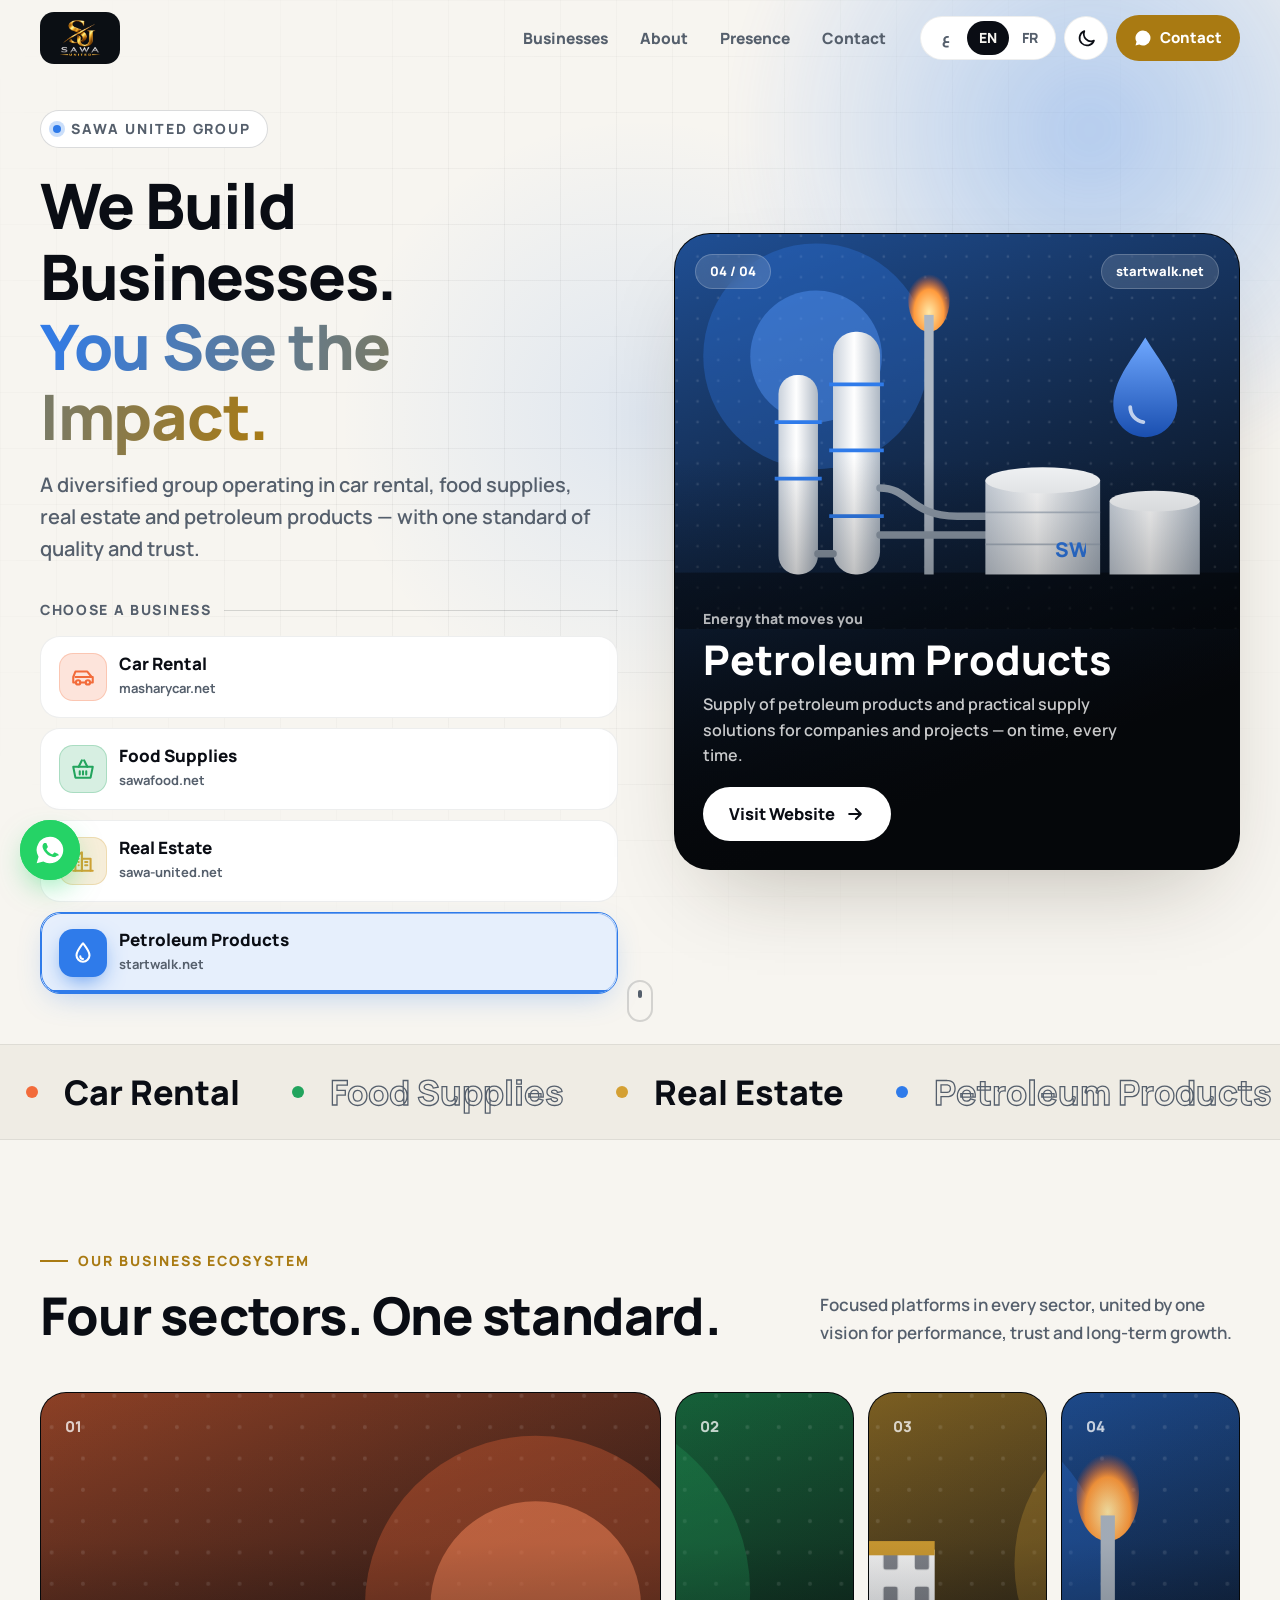
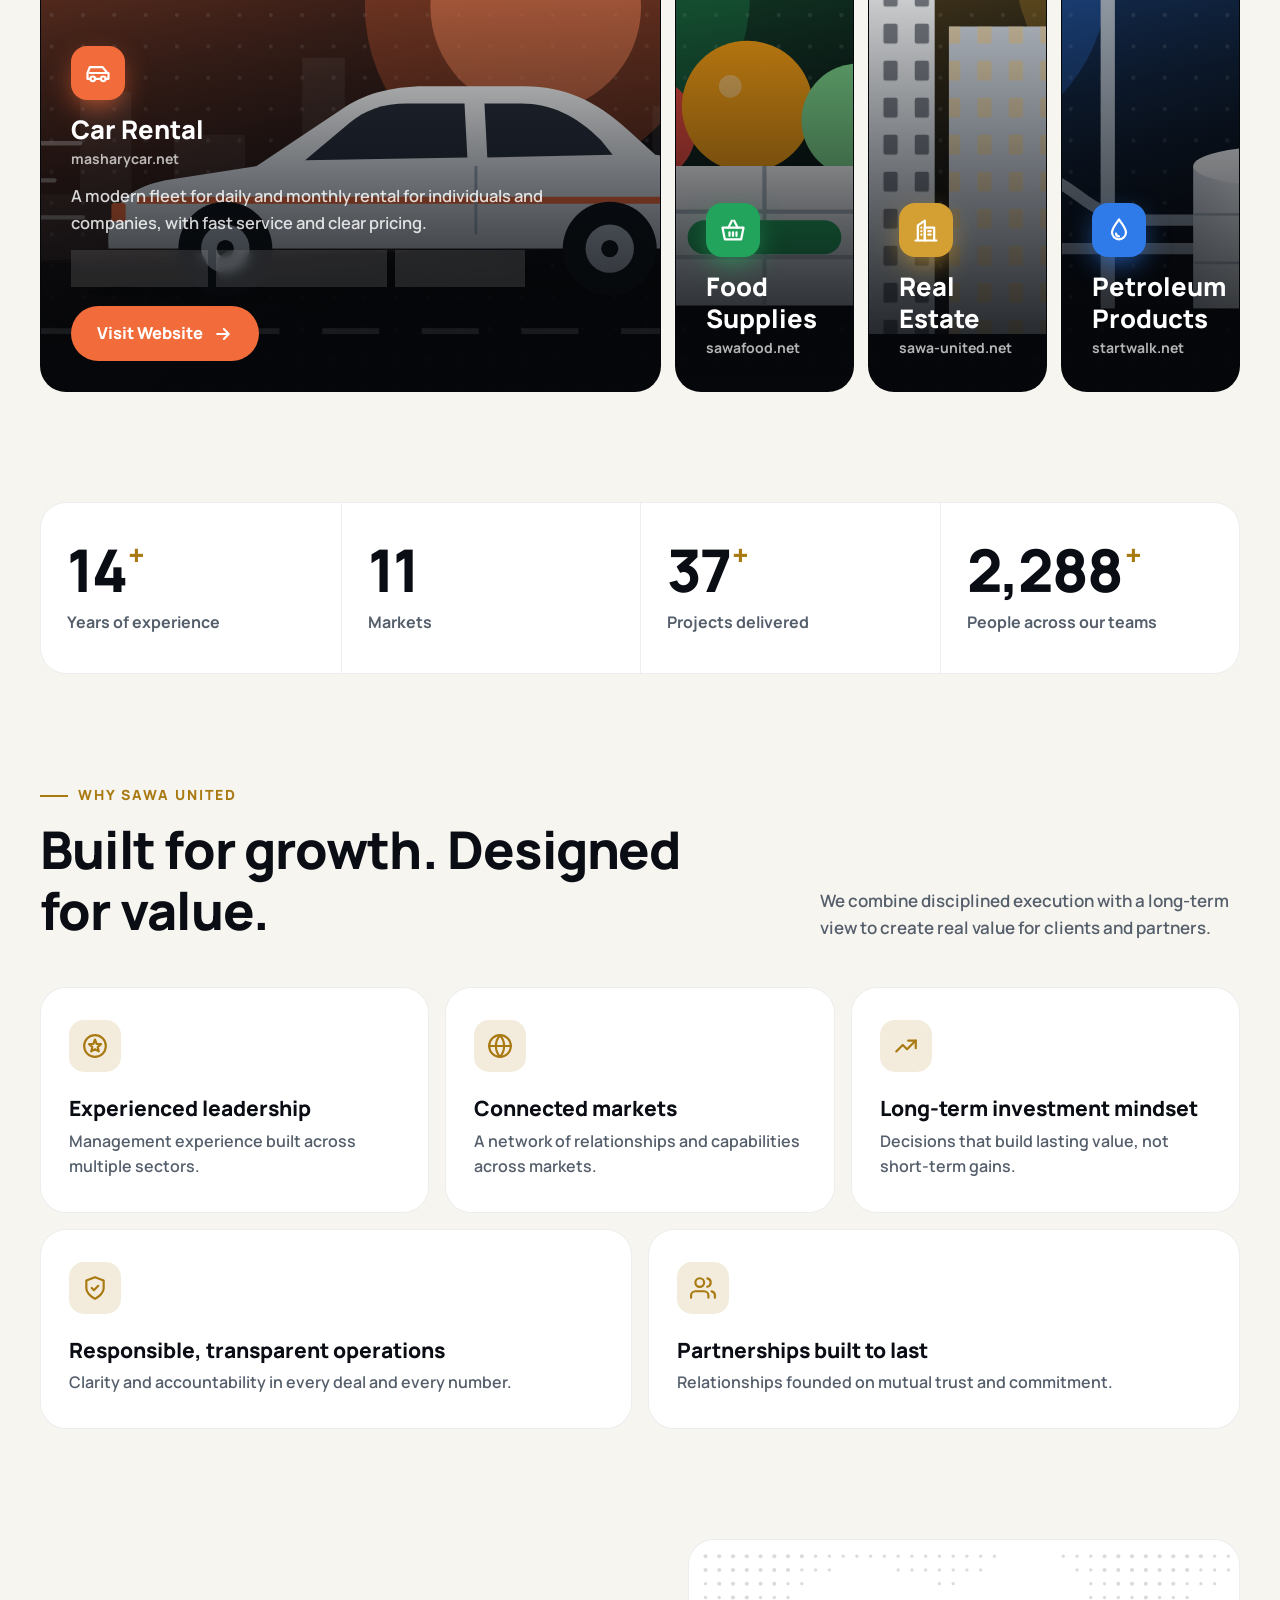
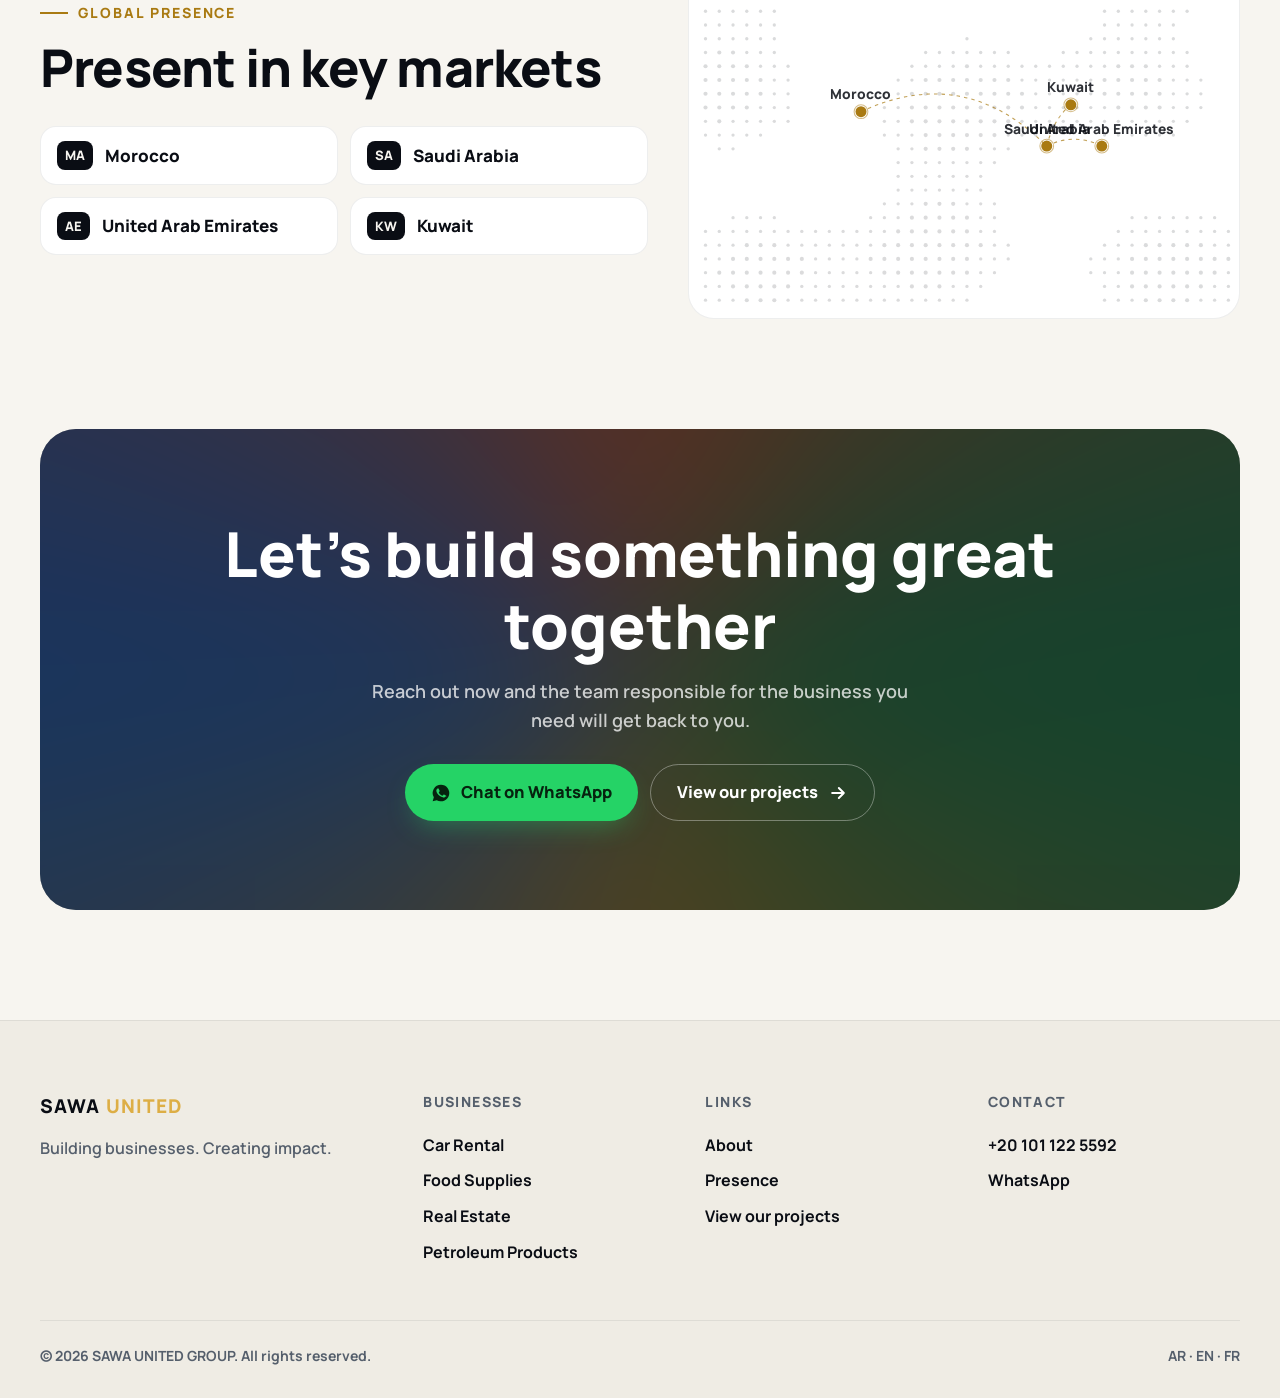
==== commit 4845d7ce: "Change greeting from 'Hello' to 'Goodbye'" ====
--- a/index.html
+++ b/index.html
@@ -1,895 +1,756 @@
-<!doctype html>
-
-<html dir="ltr" lang="en">
-  <head>
-    <meta charset="utf-8" />
-    <meta content="width=device-width, initial-scale=1.0" name="viewport" />
-    <meta content="#05070A" name="theme-color" />
-    <meta content="We build, operate and invest across key markets for sustainable growth and long-term value." id="metaDescription" name="description" />
-    <title id="pageTitle">Sawa United</title>
-
-    <link rel="canonical" href="https://sawaunited.net/" />
-    <meta property="og:title" content="Sawa United" />
-    <meta property="og:description" content="We build, operate and invest across key markets for sustainable growth and long-term value." />
-    <meta property="og:url" content="https://sawaunited.net/" />
-    <meta property="og:type" content="website" />
-    <meta property="og:image" content="https://sawaunited.net/assets/sawa-header-logo.png" />
-    <script type="application/ld+json">
-    {"@context":"https://schema.org","@type":"WebSite","name":"Sawa United","url":"https://sawaunited.net/","description":"We build, operate and invest across key markets for sustainable growth and long-term value."}
-    </script>
-    <link rel="preconnect" href="https://images.unsplash.com" />
-    <link rel="alternate" hreflang="en" href="./" />
-    <link rel="alternate" hreflang="ar" href="./?lang=ar" />
-    <link rel="alternate" hreflang="fr" href="./?lang=fr" />
-
-    <link rel="icon" href="assets/favicon.ico" sizes="any" />
-    <link rel="icon" type="image/png" sizes="48x48" href="assets/favicon-48.png" />
-    <link rel="icon" type="image/png" sizes="192x192" href="assets/favicon-192.png" />
-    <link rel="apple-touch-icon" href="assets/favicon-192.png" />
-    <link href="css/styles.css" rel="stylesheet" />
-  </head>
-  <body>
-    <div class="scroll-progress" id="scrollProgress" aria-hidden="true"></div>
-    <div class="site">
-      <header class="header" id="header">
-        <a class="logo brand" href="#top" aria-label="Sawa United"
-          ><img
-            class="brand-logo"
-            src="assets/sawa-header-logo.png"
-            alt="Sawa United"
-            decoding="async"
-        /></a>
-        <nav class="desktop-nav" id="desktopNav">
-          <a data-i18n="nav.who" href="#who-we-are">WHO WE ARE</a>
-          <a data-i18n="nav.businesses" href="#businesses">BUSINESSES</a>
-          <a data-i18n="nav.projects" href="#projects">PROJECTS</a>
-          <a data-i18n="nav.impact" href="#impact">IMPACT</a>
-          <a data-i18n="nav.presence" href="#presence">GLOBAL PRESENCE</a>
-          <a data-i18n="nav.news" href="#news">NEWS</a>
-        </nav>
-        <div class="header-actions">
-          <div class="language-switcher" id="languageSwitcher">
-            <button
-              aria-expanded="false"
-              aria-haspopup="listbox"
-              aria-label="Change language"
-              class="lang"
-              id="langBtn"
-            >
-              EN <span class="lang-chevron">⌄</span>
-            </button>
-            <div
-              class="language-menu"
-              id="languageMenu"
-              role="listbox"
-              aria-label="Languages"
-            >
-              <button type="button" data-language-option="en">ENGLISH</button>
-              <button type="button" data-language-option="ar">العربية</button>
-              <button type="button" data-language-option="fr">FRANÇAIS</button>
-            </div>
-          </div>
-          <button
-            aria-label="Toggle light and dark mode"
-            aria-pressed="false"
-            class="theme-toggle"
-            id="themeBtn"
-            type="button"
-          >
-            <span class="theme-toggle-icon" aria-hidden="true">☾</span>
-          </button>
-          <a
-            class="gold-btn header-cta"
-            href="https://wa.me/201011225592"
-            target="_blank"
-            rel="noopener noreferrer"
-            ><span data-i18n="common.getInTouch">GET IN TOUCH</span>
-            <svg class="icon" viewbox="0 0 24 24">
-              <path d="M5 12h14M13 6l6 6-6 6"></path></svg
-          ></a>
-          <button aria-label="Toggle menu" class="menu-btn" id="menuBtn">
-            <svg class="icon icon-menu" viewbox="0 0 24 24">
-              <path d="M4 6h16M4 12h16M4 18h16"></path>
-            </svg>
-            <svg
-              class="icon icon-close"
-              style="display: none"
-              viewbox="0 0 24 24"
-            >
-              <path d="M18 6 6 18M6 6l12 12"></path>
-            </svg>
-          </button>
+<!DOCTYPE html>
+<html lang="ar" dir="rtl" data-theme="dark">
+<head>
+<meta charset="UTF-8">
+<meta name="viewport" content="width=device-width, initial-scale=1, viewport-fit=cover">
+<title>SAWA UNITED GROUP | مجموعة سوا يونيتد</title>
+<meta name="description" content="SAWA UNITED Group – Car Rental, Food Supplies, Real Estate, Petroleum Products. مجموعة سوا يونيتد – تأجير سيارات، مواد غذائية، عقارات، مشتقات بترول.">
+<meta name="theme-color" content="#07090D">
+<meta property="og:title" content="SAWA UNITED GROUP">
+<meta property="og:description" content="Car Rental · Food · Real Estate · Petroleum">
+<meta property="og:image" content="https://sawaunited.net/assets/sawa-header-logo.png">
+<link rel="icon" href="assets/sawa-header-logo.png">
+<script>
+/* apply saved theme before paint (no flash) */
+(function(){try{var t=localStorage.getItem("sawa_theme");if(!t)t=matchMedia("(prefers-color-scheme: light)").matches?"light":"dark";document.documentElement.setAttribute("data-theme",t);}catch(e){}})();
+</script>
+<link rel="preconnect" href="https://fonts.googleapis.com">
+<link rel="preconnect" href="https://fonts.gstatic.com" crossorigin>
+<link href="https://fonts.googleapis.com/css2?family=Cairo:wght@500;700;800;900&family=Manrope:wght@500;700;800&display=swap" rel="stylesheet">
+
+<style>
+@property --acc{syntax:'<color>';inherits:true;initial-value:#F26B3A}
+:root{
+  --car:#F26B3A; --food:#22A45D; --estate:#D4A033; --oil:#2F7BEA;
+  --r:26px; --ease:cubic-bezier(.23,1,.32,1);
+  --font:'Cairo',system-ui,sans-serif;
+}
+html[lang=en],html[lang=fr]{--font:'Manrope','Cairo',system-ui,sans-serif}
+[data-theme=dark]{
+  --bg:#06070A; --bg2:#0A0D14; --surface:#0F141C; --surface2:#131924;
+  --line:rgba(255,255,255,.07); --line2:rgba(255,255,255,.14);
+  --ink:#F2F5F9; --muted:#8FA0B2; --gold:#E3B85A; --gold-ink:#080A0F;
+  --grid:rgba(255,255,255,.035); --shadow:0 40px 90px -40px rgba(0,0,0,.9);
+  --glass:rgba(6,7,10,.68); --glass-border:rgba(255,255,255,.09);
+}
+[data-theme=light]{
+  --bg:#F7F5F0; --bg2:#EFECE4; --surface:#FFFFFF; --surface2:#F8F6F2;
+  --line:rgba(11,15,20,.07); --line2:rgba(11,15,20,.15);
+  --ink:#0A0D14; --muted:#555F6C; --gold:#A97A12; --gold-ink:#FFFFFF;
+  --grid:rgba(11,15,20,.045); --shadow:0 40px 90px -38px rgba(40,30,10,.3);
+  --glass:rgba(247,245,240,.75); --glass-border:rgba(11,15,20,.1);
+}
+*{box-sizing:border-box;margin:0;padding:0}
+html{scroll-behavior:smooth;-webkit-text-size-adjust:100%}
+body{font-family:var(--font);font-weight:700;background:var(--bg);color:var(--ink);line-height:1.6;overflow-x:hidden;transition:background-color .4s,color .4s}
+a{color:inherit;text-decoration:none}
+button{font:inherit;color:inherit;background:none;border:0;cursor:pointer}
+img,svg{display:block}
+.wrap{width:100%;max-width:1240px;margin:0 auto;padding:0 20px}
+:focus-visible{outline:3px solid var(--gold);outline-offset:3px;border-radius:10px}
+
+/* ---------- progress + header ---------- */
+#progress{position:fixed;top:0;inset-inline-start:0;height:3px;width:0;background:linear-gradient(90deg,var(--car),var(--food),var(--estate),var(--oil));z-index:100}
+header{position:fixed;top:0;left:0;right:0;z-index:90;transition:background .4s,border-color .4s,backdrop-filter .4s,border-radius .4s;border-bottom:1px solid transparent}
+header.solid{background:var(--glass);backdrop-filter:blur(20px) saturate(1.5);-webkit-backdrop-filter:blur(20px) saturate(1.5);border-color:var(--glass-border)}
+.bar{display:flex;align-items:center;gap:14px;height:76px}
+.brand{display:flex;align-items:center;gap:10px;flex-shrink:0}
+.brand .chip{background:#0B0F14;border-radius:14px;padding:6px 10px;display:flex;align-items:center;min-height:46px}
+[data-theme=dark] .brand .chip{background:transparent;padding:0}
+.brand img{height:40px;width:auto}
+.wordmark{display:none;font-weight:900;font-size:19px;letter-spacing:.06em;color:#fff;white-space:nowrap}
+.wordmark i{font-style:normal;color:#DDAE45}
+nav.main{display:flex;gap:4px;margin-inline-start:auto}
+nav.main a{font-size:15.5px;font-weight:800;color:var(--muted);padding:8px 14px;border-radius:999px;transition:color .2s,background .2s}
+nav.main a:hover{color:var(--ink);background:var(--line)}
+.tools{display:flex;align-items:center;gap:8px}
+nav.main + .tools{margin-inline-start:6px}
+.seg{display:flex;background:var(--surface);border:1px solid var(--line);border-radius:999px;padding:4px}
+.seg button{font-size:14px;font-weight:800;color:var(--muted);border-radius:999px;padding:6px 12px;min-width:42px;transition:.25s var(--ease)}
+.seg button.on{background:var(--ink);color:var(--bg)}
+.icon-btn{width:44px;height:44px;border-radius:50%;display:grid;place-items:center;background:var(--surface);border:1px solid var(--line);transition:transform .3s var(--ease),background .3s}
+.icon-btn:hover{transform:rotate(18deg)}
+.icon-btn svg{width:21px;height:21px}
+.theme .sun{display:none}[data-theme=dark] .theme .sun{display:block}[data-theme=dark] .theme .moon{display:none}
+.cta-mini{display:inline-flex;align-items:center;gap:8px;background:var(--gold);color:var(--gold-ink);font-weight:900;font-size:15px;padding:11px 18px;border-radius:999px;transition:transform .25s var(--ease),box-shadow .25s}
+.cta-mini:hover{transform:translateY(-2px);box-shadow:0 10px 26px -10px var(--gold)}
+.cta-mini svg{width:18px;height:18px}
+
+
+/* ---------- HERO ---------- */
+.hero{position:relative;min-height:100vh;min-height:100svh;padding:110px 0 50px;display:flex;align-items:center;overflow:hidden;transition:--acc .8s}
+.hero::before{content:"";position:absolute;inset:0;background-image:linear-gradient(var(--grid) 1px,transparent 1px),linear-gradient(90deg,var(--grid) 1px,transparent 1px);background-size:56px 56px;mask-image:radial-gradient(ellipse 80% 70% at 50% 40%,#000 30%,transparent 80%);-webkit-mask-image:radial-gradient(ellipse 80% 70% at 50% 40%,#000 30%,transparent 80%)}
+.glow{position:absolute;width:780px;height:780px;border-radius:50%;background:radial-gradient(circle,color-mix(in srgb,var(--acc) 38%,transparent),transparent 65%);top:-260px;inset-inline-end:-200px;filter:blur(20px);opacity:.9;pointer-events:none}
+.spot{position:absolute;inset:0;background:radial-gradient(500px circle at var(--mx,50%) var(--my,40%),color-mix(in srgb,var(--acc) 12%,transparent),transparent 60%);pointer-events:none}
+.hero-grid{position:relative;display:grid;grid-template-columns:1.02fr 1fr;gap:56px;align-items:center;width:100%}
+.eyebrow{display:inline-flex;align-items:center;gap:10px;font-size:14px;font-weight:800;letter-spacing:.14em;text-transform:uppercase;color:var(--muted);border:1px solid var(--line2);padding:7px 16px 7px 12px;border-radius:999px;background:var(--surface)}
+html[lang=ar] .eyebrow{letter-spacing:0}
+.eyebrow b{width:8px;height:8px;border-radius:50%;background:var(--acc);box-shadow:0 0 0 4px color-mix(in srgb,var(--acc) 25%,transparent);animation:pulse 2s infinite}
+@keyframes pulse{50%{box-shadow:0 0 0 8px color-mix(in srgb,var(--acc) 0%,transparent)}}
+h1{font-size:clamp(36px,4.9vw,64px);font-weight:900;line-height:1.12;letter-spacing:-.02em;margin:22px 0 18px}
+html[lang=ar] h1{letter-spacing:0;line-height:1.3}
+h1 em{font-style:normal;background:linear-gradient(100deg,var(--acc),var(--gold));-webkit-background-clip:text;background-clip:text;color:transparent}
+.lead{font-size:clamp(17px,1.6vw,20px);color:var(--muted);max-width:560px;font-weight:600}
+.choose{margin:34px 0 14px;font-size:14px;font-weight:800;color:var(--muted);letter-spacing:.12em;text-transform:uppercase;display:flex;align-items:center;gap:12px}
+html[lang=ar] .choose{letter-spacing:0;font-size:16px}
+.choose::after{content:"";flex:1;height:1px;background:var(--line2)}
+
+.tabs{display:flex;flex-direction:column;gap:10px;width:100%;max-width:none}
+.tab{--c:var(--car);position:relative;display:flex;align-items:center;gap:12px;width:100%;max-width:none;padding:16px 18px;border-radius:20px;background:var(--surface);border:1px solid var(--line);text-align:start;overflow:hidden;transition:border-color .3s var(--ease),transform .3s var(--ease),background .3s var(--ease),box-shadow .3s var(--ease);box-sizing:border-box}
+.tab::before{content:"";position:absolute;inset:0;border-radius:20px;padding:1px;background:linear-gradient(90deg,var(--c),color-mix(in srgb,var(--c) 40%,transparent));-webkit-mask:linear-gradient(#fff 0 0) content-box,linear-gradient(#fff 0 0);-webkit-mask-composite:destination-out;mask-composite:exclude;opacity:0;transition:opacity .3s var(--ease)}
+.tab:hover{border-color:color-mix(in srgb,var(--c) 55%,transparent);background:color-mix(in srgb,var(--c) 6%,var(--surface));transform:translateY(-2px)}
+.tab:hover::before{opacity:1}
+.tab:active{transform:translateY(0);scale:.985}
+.tab.active{border-color:var(--c);background:color-mix(in srgb,var(--c) 12%,var(--surface));box-shadow:0 10px 30px -10px color-mix(in srgb,var(--c) 35%,transparent)}
+.tab.active::before{opacity:1}
+.tab .ti{width:48px;height:48px;flex-shrink:0;border-radius:14px;display:grid;place-items:center;background:color-mix(in srgb,var(--c) 18%,transparent);color:var(--c);transition:.3s var(--ease);box-shadow:inset 0 0 0 1px color-mix(in srgb,var(--c) 25%,transparent)}
+.tab.active .ti{background:var(--c);color:#fff;box-shadow:0 8px 24px -8px var(--c)}
+.tab .ti svg{width:26px;height:26px}
+.tab strong{display:block;font-size:17px;font-weight:900;line-height:1.3}
+.tab small{display:inline-block;font-size:13px;color:var(--muted);direction:ltr;unicode-bidi:isolate;text-align:start;font-family:'Manrope',sans-serif}
+.tab .bar-p{position:absolute;bottom:0;inset-inline-start:0;height:3px;width:0;background:var(--c)}
+.tab.active .bar-p{animation:fillp 6.5s linear forwards}
+.hero.paused .tab.active .bar-p{animation-play-state:paused}
+.hero.manual .tab.active .bar-p{animation:none;width:100%}
+@keyframes fillp{to{width:100%}}
+
+/* stage */
+.stage{position:relative;aspect-ratio:4/4.5;border-radius:36px;overflow:hidden;box-shadow:var(--shadow);transform:perspective(1200px) rotateX(var(--rx,0deg)) rotateY(var(--ry,0deg));transition:transform .5s var(--ease);background:#05070A;isolation:isolate;border:1px solid var(--line)}
+.layer{position:absolute;inset:0;opacity:0;transform:scale(1.08);transition:opacity .9s var(--ease),transform 1.6s var(--ease)}
+.layer.on{opacity:1;transform:scale(1)}
+.art{position:absolute;inset:0;background:linear-gradient(160deg,color-mix(in srgb,var(--c) 62%,#05070A),#05070A 78%)}
+.art svg{position:absolute;inset:0;width:100%;height:100%}
+.art .photo{position:absolute;inset:0;background-size:cover;background-position:center}
+.stage::after{content:"";position:absolute;inset:0;background:linear-gradient(180deg,rgba(5,7,10,0) 35%,rgba(5,7,10,.88) 100%);z-index:1;pointer-events:none}
+.stage-top{position:absolute;top:20px;inset-inline:20px;display:flex;justify-content:space-between;align-items:center;z-index:2;color:#fff}
+.pill{font-size:13px;font-weight:800;background:rgba(255,255,255,.14);backdrop-filter:blur(8px);-webkit-backdrop-filter:blur(8px);border:1px solid rgba(255,255,255,.2);border-radius:999px;padding:6px 14px;font-family:'Manrope',sans-serif;direction:ltr}
+.stage-body{position:absolute;bottom:0;inset-inline:0;padding:28px;z-index:2;color:#fff}
+.stage-body .k{font-size:14px;font-weight:800;color:rgba(255,255,255,.7);margin-bottom:4px}
+.stage-body h2{font-size:clamp(28px,3.2vw,42px);font-weight:900;line-height:1.2}
+.stage-body p{color:rgba(255,255,255,.78);font-size:16px;margin:8px 0 18px;max-width:440px;font-weight:600}
+.fade{animation:fadeup .6s var(--ease)}
+@keyframes fadeup{from{opacity:0;transform:translateY(14px)}}
+.btn{display:inline-flex;align-items:center;justify-content:center;gap:10px;font-weight:900;font-size:16.5px;border-radius:999px;padding:14px 26px;transition:transform .2s var(--ease),box-shadow .25s,background .2s,border-color .2s}
+.btn:hover{transform:translateY(-2px);box-shadow:0 14px 32px -12px color-mix(in srgb,var(--acc) 45%,transparent)}
+.btn:active{transform:translateY(0);scale:.97}
+.btn svg{width:20px;height:20px;transition:transform .2s var(--ease)}
+.btn:hover svg.arr{transform:translateX(4px)}
+[dir=rtl] svg.arr{transform:scaleX(-1)}
+[dir=rtl] .btn:hover svg.arr{transform:scaleX(-1) translateX(4px)}
+.btn-acc{background:var(--acc);color:#fff;box-shadow:0 14px 34px -14px var(--acc)}
+.btn-white{background:#fff;color:#0A0D14}
+.btn-line{border:1.5px solid var(--line2);color:var(--ink)}
+.btn-line:hover{border-color:var(--ink);background:rgba(255,255,255,.03)}
+.btn-wa{background:#25D366;color:#06230F;box-shadow:0 12px 28px -10px rgba(37,211,102,.45)}
+.scroll-hint{position:absolute;bottom:22px;left:50%;transform:translateX(-50%);width:26px;height:42px;border:2px solid var(--line2);border-radius:20px}
+.scroll-hint::after{content:"";position:absolute;top:8px;left:50%;width:4px;height:8px;margin-left:-2px;border-radius:2px;background:var(--muted);animation:sh 1.8s infinite}
+@keyframes sh{60%{transform:translateY(12px);opacity:0}}
+
+/* ---------- marquee ---------- */
+.marquee{border-block:1px solid var(--line);background:var(--bg2);overflow:hidden;padding:20px 0;direction:ltr}
+.track{display:flex;width:max-content;animation:mq 38s linear infinite}
+.marquee:hover .track{animation-play-state:paused}
+.track span{display:flex;align-items:center;gap:26px;padding-inline:26px;font-size:clamp(22px,3vw,34px);font-weight:900;white-space:nowrap;color:var(--ink)}
+.track span i{width:12px;height:12px;border-radius:50%;display:inline-block}
+.track span.o{color:transparent;-webkit-text-stroke:1.3px var(--muted)}
+html[lang=ar] .track span.o{color:var(--muted);-webkit-text-stroke:0}
+@keyframes mq{to{transform:translateX(-50%)}}
+
+/* ---------- sections ---------- */
+section.sec{padding:110px 0}
+.sec-head{display:flex;justify-content:space-between;align-items:flex-end;gap:30px;margin-bottom:46px;flex-wrap:wrap}
+.kicker{font-size:14px;font-weight:800;color:var(--gold);letter-spacing:.14em;text-transform:uppercase;margin-bottom:12px;display:flex;align-items:center;gap:10px}
+html[lang=ar] .kicker{letter-spacing:0;font-size:16px}
+.kicker::before{content:"";width:28px;height:2px;background:var(--gold)}
+h3.title{font-size:clamp(30px,4.2vw,52px);font-weight:900;line-height:1.18;letter-spacing:-.015em;max-width:720px}
+html[lang=ar] h3.title{letter-spacing:0;line-height:1.35}
+.sec-head p{color:var(--muted);max-width:420px;font-size:17px;font-weight:600}
+
+/* panels */
+.panels{display:flex;gap:14px;height:600px}
+.panel{--c:var(--car);position:relative;flex:1;border-radius:var(--r);overflow:hidden;cursor:pointer;transition:flex 0.8s var(--ease);background:#05070A;min-width:0;isolation:isolate;border:1px solid var(--line)}
+.panel.active{flex:3.5}
+.panel .art{transition:transform 1.4s var(--ease)}
+.panel:hover .art{transform:scale(1.03)}
+.panel::after{content:"";position:absolute;inset:0;background:linear-gradient(180deg,rgba(5,7,10,.08) 25%,rgba(5,7,10,.94) 100%);z-index:1}
+.p-in{position:absolute;inset:0;z-index:2;display:flex;flex-direction:column;justify-content:flex-end;padding:30px;color:#fff}
+.p-num{position:absolute;top:22px;inset-inline-start:24px;font-family:'Manrope',sans-serif;font-weight:800;font-size:15px;color:rgba(255,255,255,.75)}
+.p-ico{width:54px;height:54px;border-radius:16px;background:var(--c);display:grid;place-items:center;margin-bottom:14px;box-shadow:0 10px 30px -8px var(--c)}
+.p-ico svg{width:28px;height:28px;color:#fff}
+.panel h4{font-size:clamp(21px,2vw,30px);font-weight:900;line-height:1.25}
+.p-dom{display:inline-block;font-family:'Manrope',sans-serif;font-size:14px;color:rgba(255,255,255,.7);direction:ltr;unicode-bidi:isolate;font-weight:700}
+.p-more{display:grid;grid-template-rows:0fr;opacity:0;transition:grid-template-rows .7s var(--ease),opacity .5s}
+.panel.active .p-more{grid-template-rows:1fr;opacity:1;transition-delay:.15s}
+.p-more>div{overflow:hidden;min-width:300px}
+.p-more p{color:rgba(255,255,255,.82);font-size:16.5px;margin:12px 0 14px;max-width:520px;font-weight:600}
+.p-more ul{list-style:none;display:flex;flex-wrap:wrap;gap:8px;margin-bottom:20px}
+.p-more li{font-size:14px;font-weight:800;background:rgba(255,255,255,.12);border:1px solid rgba(255,255,255,.2);padding:6px 14px;border-radius:999px;backdrop-filter:blur(6px)}
+.p-more .btn{background:var(--c);color:#fff}
+
+/* stats */
+.stats{display:grid;grid-template-columns:repeat(4,1fr);border:1px solid var(--line);border-radius:var(--r);background:var(--surface);overflow:hidden}
+.stat{padding:38px 26px;position:relative}
+.stat+.stat{border-inline-start:1px solid var(--line)}
+.stat b{display:inline-flex;align-items:flex-start;font-family:'Manrope',sans-serif;font-size:clamp(38px,4.6vw,60px);font-weight:800;line-height:1;letter-spacing:-.03em;direction:ltr;text-align:start}
+.stat b sup{font-size:.5em;color:var(--gold);vertical-align:top;margin-inline-start:2px}
+.stat>span{display:block;margin-top:10px;color:var(--muted);font-size:16px}
+
+/* why */
+.why{display:grid;grid-template-columns:repeat(6,1fr);gap:16px}
+.card{position:relative;grid-column:span 2;background:var(--surface);border:1px solid var(--line);border-radius:var(--r);padding:32px 28px;overflow:hidden;transition:transform .4s var(--ease),border-color .3s,box-shadow .3s var(--ease)}
+.card:nth-child(4),.card:nth-child(5){grid-column:span 3}
+.card::before{content:"";position:absolute;inset:0;background:radial-gradient(500px circle at var(--x,50%) var(--y,50%),color-mix(in srgb,var(--gold) 20%,transparent),transparent 65%);opacity:0;transition:opacity .4s var(--ease)}
+.card:hover{transform:translateY(-6px);border-color:var(--line2);box-shadow:0 20px 50px -15px rgba(0,0,0,.6)}
+.card:hover::before{opacity:1}
+.card>*{position:relative}
+.card .ci{width:52px;height:52px;border-radius:15px;display:grid;place-items:center;background:color-mix(in srgb,var(--gold) 14%,transparent);color:var(--gold);margin-bottom:22px}
+.card .ci svg{width:26px;height:26px}
+.card h5{font-size:21px;font-weight:900;margin-bottom:6px;line-height:1.35}
+.card p{color:var(--muted);font-size:16px;font-weight:600}
+
+/* presence */
+.presence{display:grid;grid-template-columns:1.1fr 1fr;gap:40px;align-items:center}
+.map{position:relative;aspect-ratio:16/11;border-radius:var(--r);background:var(--surface);border:1px solid var(--line);overflow:hidden}
+.map svg{width:100%;height:100%}
+.map .dot{fill:var(--line2)}
+.map .pin{fill:var(--gold);transition:r .3s}
+.map .ring{fill:none;stroke:var(--gold);stroke-width:1.5;opacity:.5;transform-box:fill-box;transform-origin:center;animation:ring 2.4s infinite}
+@keyframes ring{from{transform:scale(.4);opacity:.8}to{transform:scale(2.2);opacity:0}}
+.map .lbl{font-family:var(--font);font-size:20px;font-weight:900;fill:var(--ink);opacity:.85;transition:opacity .3s}
+.map g.hl .lbl,.map g:hover .lbl{opacity:1}
+.map g.hl .pin{r:12}
+.map .pin{r:8}
+.countries{display:grid;grid-template-columns:1fr 1fr;gap:12px;margin-top:28px}
+.country{display:flex;align-items:center;gap:12px;background:var(--surface);border:1px solid var(--line);border-radius:16px;padding:14px 16px;font-size:17px;font-weight:800;transition:.3s var(--ease);cursor:default}
+.country code{font-family:'Manrope',sans-serif;font-size:13px;font-weight:800;background:var(--ink);color:var(--bg);border-radius:8px;padding:4px 8px}
+.country:hover,.country.hl{border-color:var(--gold);transform:translateX(4px)}
+[dir=rtl] .country:hover,[dir=rtl] .country.hl{transform:translateX(-4px)}
+
+/* CTA */
+.cta{position:relative;border-radius:36px;padding:clamp(40px,7vw,90px) clamp(24px,6vw,80px);overflow:hidden;background:#0B0F14;color:#fff;text-align:center;isolation:isolate}
+.cta::before{content:"";position:absolute;inset:-40%;background:conic-gradient(from 0deg,var(--car),var(--food),var(--estate),var(--oil),var(--car));opacity:.35;filter:blur(80px);animation:spin 18s linear infinite;z-index:-1}
+@keyframes spin{to{transform:rotate(360deg)}}
+.cta h3{font-size:clamp(32px,5vw,62px);font-weight:900;line-height:1.15}
+.cta p{color:rgba(255,255,255,.75);font-size:18px;max-width:560px;margin:16px auto 30px;font-weight:600}
+.cta .row{display:flex;gap:12px;justify-content:center;flex-wrap:wrap}
+.cta .btn-line{color:#fff;border-color:rgba(255,255,255,.35)}
+
+/* footer */
+footer{padding:70px 0 calc(30px + env(safe-area-inset-bottom));border-top:1px solid var(--line);margin-top:110px;background:var(--bg2)}
+.f-grid{display:grid;grid-template-columns:1.4fr 1fr 1fr 1fr;gap:30px}
+.f-grid h6{font-size:14px;color:var(--muted);font-weight:800;margin-bottom:14px;letter-spacing:.1em;text-transform:uppercase}
+html[lang=ar] .f-grid h6{letter-spacing:0;font-size:15px}
+.f-grid a{display:block;padding:5px 0;font-size:16px;transition:color .2s}
+.f-grid a:hover{color:var(--gold)}
+.f-tag{color:var(--muted);margin-top:14px;max-width:300px;font-weight:600}
+.f-bot{display:flex;justify-content:space-between;gap:12px;flex-wrap:wrap;margin-top:50px;padding-top:24px;border-top:1px solid var(--line);color:var(--muted);font-size:14px}
+
+.fab{position:fixed;bottom:calc(20px + env(safe-area-inset-bottom));inset-inline-start:20px;width:60px;height:60px;border-radius:50%;background:#25D366;display:grid;place-items:center;box-shadow:0 12px 30px -8px rgba(37,211,102,.6);z-index:80;transition:transform .3s var(--ease)}
+.fab:hover{transform:scale(1.08)}
+.fab svg{width:32px;height:32px;fill:#fff}
+.fab::after{content:"";position:absolute;inset:0;border-radius:50%;border:2px solid #25D366;animation:ring 2.4s infinite}
+
+/* reveal */
+.rv{opacity:0;transform:translateY(34px);transition:opacity .9s var(--ease),transform .9s var(--ease)}
+.rv.in{opacity:1;transform:none}
+@media (prefers-reduced-motion:reduce){*,*::before,*::after{animation:none!important;transition:none!important}.rv{opacity:1;transform:none}}
+
+/* ---------- responsive ---------- */
+@media (max-width:1080px){
+  nav.main{display:none}
+  .tools,nav.main + .tools{margin-inline-start:auto}
+  .hero-grid{grid-template-columns:1fr;gap:34px}
+  .stage{aspect-ratio:16/13;max-width:640px;margin:0 auto}
+  .panels{flex-direction:column;height:auto}
+  .panel,.panel.active{flex:none}
+  .panel{height:118px;transition:height .7s var(--ease)}
+  .panel.active{height:470px}
+  .p-in{padding:20px}
+  .p-num{top:auto;bottom:24px;inset-inline-start:auto;inset-inline-end:22px}
+  .panel.active .p-num{top:20px;bottom:auto}
+  .p-head{display:flex;align-items:center;gap:14px}
+  .p-ico{margin:0;width:48px;height:48px}
+  .p-more>div{min-width:0}
+  .why .card,.why .card:nth-child(4),.why .card:nth-child(5){grid-column:span 3}
+  .presence{grid-template-columns:1fr}
+  .f-grid{grid-template-columns:1fr 1fr}
+}
+@media (max-width:640px){
+  .wrap{padding:0 14px}
+  header{background:var(--glass);backdrop-filter:blur(14px);-webkit-backdrop-filter:blur(14px);border-color:var(--line)}
+  .bar{height:62px;gap:8px}
+  .brand .chip{min-height:40px;padding:5px 9px;border-radius:12px}
+  .brand img{height:28px;max-width:118px;object-fit:contain}
+  .wordmark{font-size:15px;letter-spacing:.03em}
+  .tools{gap:6px}
+  .tools .cta-mini{display:none}
+  .seg{padding:3px}
+  .seg button{font-size:14px;padding:7px 0;min-width:40px}
+  .icon-btn{width:40px;height:40px}
+  .hero{padding:84px 0 36px;min-height:auto}
+  .hero-grid{gap:22px}
+  .eyebrow{font-size:12.5px;padding:5px 12px 5px 10px}
+  h1{font-size:clamp(30px,8.6vw,38px);margin:14px 0 10px}
+  .lead{font-size:16px}
+  .choose{margin:22px 0 12px}
+  .stage{aspect-ratio:4/4.6;border-radius:22px}
+  .stage-top{top:14px;inset-inline:14px}
+  .stage-body{padding:18px}
+  .stage-body h2{font-size:28px}
+  .stage-body p{font-size:15px;margin:6px 0 14px}
+  .stage-body .btn{width:100%}
+  .tabs{gap:6px;width:100%;max-width:none}
+  .tab{flex-direction:column;align-items:flex-start;gap:8px;padding:12px 14px;width:100%;max-width:none;border-radius:16px}
+  .tab .ti{width:44px;height:44px;border-radius:12px}
+  .tab strong{font-size:16px}
+  .scroll-hint{display:none}
+  .marquee{padding:14px 0}
+  section.sec{padding:64px 0}
+  .sec-head{margin-bottom:28px;gap:14px}
+  .sec-head p{font-size:16px}
+  .panel{height:104px}
+  .panel.active{height:480px}
+  .stats{grid-template-columns:1fr 1fr}
+  .stat{padding:24px 16px}
+  .stat:nth-child(3){border-inline-start:0}
+  .stat:nth-child(n+3){border-top:1px solid var(--line)}
+  .why{grid-template-columns:1fr}
+  .why .card,.why .card:nth-child(4),.why .card:nth-child(5){grid-column:auto}
+  .card{padding:22px 20px}
+  .card .ci{margin-bottom:14px}
+  .countries{grid-template-columns:1fr 1fr}
+  .country{font-size:15px;padding:12px}
+  .cta{border-radius:26px}
+  .cta .btn{width:100%}
+  .f-grid{grid-template-columns:1fr 1fr;gap:24px}
+  .f-grid>div:first-child{grid-column:1/-1}
+  footer{margin-top:64px}
+  .fab{width:52px;height:52px;bottom:calc(14px + env(safe-area-inset-bottom));inset-inline-start:14px}
+  .fab svg{width:28px;height:28px}
+}
+@media (max-width:360px){
+  .wordmark{font-size:13.5px}
+  .seg button{min-width:34px;font-size:13px}
+  .icon-btn{width:36px;height:36px}
+}
+</style>
+
+</head>
+<body>
+<div id="progress"></div>
+
+<!-- shared SVG definitions -->
+<svg width="0" height="0" style="position:absolute" aria-hidden="true">
+  <defs>
+    <pattern id="dots" width="22" height="22" patternUnits="userSpaceOnUse"><circle cx="2" cy="2" r="1.4" fill="#fff" opacity=".12"/></pattern>
+    <pattern id="win" width="22" height="26" patternUnits="userSpaceOnUse"><rect x="6" y="6" width="10" height="14" rx="1.5" fill="#0B1220" opacity=".5"/></pattern>
+    <pattern id="winlit" width="22" height="26" patternUnits="userSpaceOnUse"><rect x="6" y="6" width="10" height="14" rx="1.5" fill="#FFD27A" opacity=".85"/></pattern>
+    <linearGradient id="gBody" x1="0" y1="0" x2="0" y2="1"><stop offset="0" stop-color="#FFFFFF"/><stop offset="1" stop-color="#C9D1DB"/></linearGradient>
+    <linearGradient id="gTank" x1="0" y1="0" x2="1" y2="0"><stop offset="0" stop-color="#C9D1DB"/><stop offset=".45" stop-color="#FFFFFF"/><stop offset="1" stop-color="#AEB8C4"/></linearGradient>
+    <linearGradient id="gDrop" x1="0" y1="0" x2="0" y2="1"><stop offset="0" stop-color="#6FA8FF"/><stop offset="1" stop-color="#1A4FB0"/></linearGradient>
+    <radialGradient id="gFire" cx=".5" cy=".7" r=".6"><stop offset="0" stop-color="#FFE9A8"/><stop offset=".6" stop-color="#FF9A3C"/><stop offset="1" stop-color="#FF5A1F" stop-opacity="0"/></radialGradient>
+  </defs>
+</svg>
+
+<header id="hdr">
+  <div class="wrap bar">
+    <a href="#top" class="brand" aria-label="SAWA UNITED">
+      <span class="chip">
+        <img src="assets/sawa-header-logo.png" alt="SAWA UNITED" onerror="if(!this.dataset.f){this.dataset.f=1;this.src='https://www.sawaunited.net/assets/sawa-header-logo.png'}else{this.style.display='none';this.nextElementSibling.style.display='block'}">
+        <span class="wordmark">SAWA <i>UNITED</i></span>
+      </span>
+    </a>
+    <nav class="main">
+      <a href="#businesses" data-t="nav1"></a>
+      <a href="#about" data-t="nav2"></a>
+      <a href="#presence" data-t="nav3"></a>
+      <a href="#contact" data-t="nav4"></a>
+    </nav>
+    <div class="tools">
+      <div class="seg" role="group" aria-label="Language">
+        <button data-l="ar">ع</button><button data-l="en">EN</button><button data-l="fr">FR</button>
+      </div>
+      <button class="icon-btn theme" aria-label="Day / Night">
+        <svg class="sun" viewBox="0 0 24 24" fill="none" stroke="currentColor" stroke-width="2" stroke-linecap="round"><circle cx="12" cy="12" r="4.5"/><path d="M12 2v2M12 20v2M4.9 4.9l1.4 1.4M17.7 17.7l1.4 1.4M2 12h2M20 12h2M4.9 19.1l1.4-1.4M17.7 6.3l1.4-1.4"/></svg>
+        <svg class="moon" viewBox="0 0 24 24" fill="none" stroke="currentColor" stroke-width="2" stroke-linecap="round" stroke-linejoin="round"><path d="M20.5 14.5A8.5 8.5 0 0 1 9.5 3.5a8.5 8.5 0 1 0 11 11z"/></svg>
+      </button>
+      <a class="cta-mini" href="https://wa.me/201011225592" target="_blank" rel="noopener"><svg viewBox="0 0 24 24" fill="currentColor"><path d="M12 2a10 10 0 0 0-8.6 15.1L2 22l5-1.3A10 10 0 1 0 12 2z"/></svg><span data-t="nav4"></span></a>
+    </div>
+  </div>
+</header>
+
+
+<main id="top">
+  <!-- HERO -->
+  <section class="hero" id="hero">
+    <div class="glow"></div><div class="spot"></div>
+    <div class="wrap hero-grid">
+      <div>
+        <span class="eyebrow rv"><b></b><span data-t="eyebrow"></span></span>
+        <h1 class="rv" data-t="h1"></h1>
+        <p class="lead rv" data-t="lead"></p>
+        <div class="choose rv" data-t="choose"></div>
+        <div class="tabs rv" role="tablist" id="tabs"></div>
+      </div>
+      <div class="rv">
+        <div class="stage" id="stage">
+          <div id="layers"></div>
+          <div class="stage-top"><span class="pill" id="stNum">01 / 04</span><span class="pill" id="stDom"></span></div>
+          <div class="stage-body" id="stBody"></div>
         </div>
-      </header>
-      <div aria-hidden="true" class="mobile-menu" id="mobileMenu">
-        <a data-i18n="nav.who" href="#who-we-are"
-          >WHO WE ARE
-          <svg class="icon" viewbox="0 0 24 24">
-            <path d="M7 17 17 7M8 7h9v9"></path></svg
-        ></a>
-        <a data-i18n="nav.businesses" href="#businesses"
-          >BUSINESSES
-          <svg class="icon" viewbox="0 0 24 24">
-            <path d="M7 17 17 7M8 7h9v9"></path></svg
-        ></a>
-        <a data-i18n="nav.projects" href="#projects"
-          >PROJECTS
-          <svg class="icon" viewbox="0 0 24 24">
-            <path d="M7 17 17 7M8 7h9v9"></path></svg
-        ></a>
-        <a data-i18n="nav.impact" href="#impact"
-          >IMPACT
-          <svg class="icon" viewbox="0 0 24 24">
-            <path d="M7 17 17 7M8 7h9v9"></path></svg
-        ></a>
-        <a data-i18n="nav.presence" href="#presence"
-          >GLOBAL PRESENCE
-          <svg class="icon" viewbox="0 0 24 24">
-            <path d="M7 17 17 7M8 7h9v9"></path></svg
-        ></a>
-        <a data-i18n="nav.news" href="#news"
-          >NEWS
-          <svg class="icon" viewbox="0 0 24 24">
-            <path d="M7 17 17 7M8 7h9v9"></path></svg
-        ></a>
-        <a data-i18n="nav.careers" href="#careers"
-          >CAREERS
-          <svg class="icon" viewbox="0 0 24 24">
-            <path d="M7 17 17 7M8 7h9v9"></path></svg
-        ></a>
-        <a
-          class="gold-btn"
-          href="https://wa.me/201011225592"
-          target="_blank"
-          rel="noopener noreferrer"
-          ><span data-i18n="common.getInTouch">GET IN TOUCH</span>
-          <svg class="icon" viewbox="0 0 24 24">
-            <path d="M5 12h14M13 6l6 6-6 6"></path></svg
-        ></a>
       </div>
-      <main id="top">
-        <section class="hero">
-          <div class="hero-photo"></div>
-          <div class="hero-overlay"></div>
-          <div class="shell hero-inner reveal">
-            <div class="eyebrow gold" data-i18n="hero.eyebrow">
-              GLOBAL BUSINESS GROUP
-            </div>
-            <h1 class="hero-title">
-              <span data-i18n="hero.line1">We Build Businesses.</span><br />
-              <span data-i18n="hero.impact">You See the Impact.</span>
-            </h1>
-            <p class="hero-description" data-i18n="hero.description">
-              We build, operate and invest across key markets for sustainable
-              growth and long-term value.
-            </p>
-            <div class="hero-actions">
-              <a class="gold-btn" href="#businesses"
-                ><span data-i18n="hero.explore">EXPLORE OUR BUSINESSES</span>
-                <svg class="icon" viewBox="0 0 24 24">
-                  <path d="M5 12h14M13 6l6 6-6 6"></path></svg
-              ></a>
-              <a class="outline-btn" data-i18n="nav.who" href="#who-we-are"
-                >WHO WE ARE</a
-              >
-            </div>
-          </div>
-          <div class="hero-scroll">
-            <span data-i18n="common.scroll">SCROLL</span> <span></span>
-          </div>
-        </section>
-        <section class="services-strip" id="businesses">
-          <div class="shell services-head reveal">
-            <div>
-              <span class="eyebrow" data-i18n="business.eyebrow"
-                >OUR BUSINESS ECOSYSTEM</span
-              >
-              <h2>
-                <span data-i18n="business.our">Our</span>
-                <span data-i18n="business.business">Business</span>
-                <span data-i18n="business.sectors">Sectors</span>
-              </h2>
-            </div>
-            <p data-i18n="business.description">
-              We provide focused platforms across sectors while keeping one
-              shared standard for performance, trust and long-term growth.
-            </p>
-          </div>
-          <div class="shell service-grid" id="serviceGrid">
-            <!-- Keep repeated cards as normal HTML: edit the markup directly instead of rendering them in JavaScript. -->
-            <a
-              class="service-card reveal"
-              href="https://sawafood.net/"
-              target="_blank"
-              rel="noopener noreferrer"
-            >
-              <div class="service-photo">
-                <img
-                  loading="lazy"
-                  decoding="async"
-                  alt="Fresh produce and food business"
-                  data-i18n-alt="alt.food"
-                  src="https://images.unsplash.com/photo-1579113800032-c38bd7635818?auto=format&fit=crop&fm=webp&q=75&w=1200"
-                /><span class="service-icon"
-                  ><svg class="icon" height="19" viewbox="0 0 24 24" width="19">
-                    <path
-                      d="M4 3v8a4 4 0 0 0 4 4V3M6 3v5M8 3v5M4 7h4M12 3v18M16 3v18M16 3c3 0 4 2 4 5v3h-4"
-                    ></path></svg
-                ></span>
-              </div>
-              <div class="service-copy">
-                <span class="card-kicker"
-                  >01 / <span data-i18n="common.sector">SECTOR</span></span
-                >
-                <h3 data-i18n="sector.food">FOOD</h3>
-                <p data-i18n="sector.foodDesc">
-                  Building and operating focused platforms with a long-term
-                  approach to growth and value.
-                </p>
-                <span class="learn"
-                  ><span data-i18n="common.visitWebsite">Visit Website</span>
-                  <svg class="icon" height="13" viewbox="0 0 24 24" width="13">
-                    <path d="M7 17 17 7M8 7h9v9"></path></svg
-                ></span>
-              </div>
-            </a>
-            <a
-              class="service-card reveal"
-              href="https://masharycar.net/"
-              target="_blank"
-              rel="noopener noreferrer"
-            >
-              <div class="service-photo">
-                <img
-                  loading="lazy"
-                  decoding="async"
-                  alt="Automotive business"
-                  data-i18n-alt="alt.automotive"
-                  src="https://images.unsplash.com/photo-1492144534655-ae79c964c9d7?auto=format&fit=crop&fm=webp&q=75&w=1200"
-                /><span class="service-icon"
-                  ><svg class="icon" height="19" viewbox="0 0 24 24" width="19">
-                    <path
-                      d="M5 17h14l-1.5-6h-11zM7 17v2M17 17v2M4 13h16M7 11l1.5-4h7L17 11"
-                    ></path></svg
-                ></span>
-              </div>
-              <div class="service-copy">
-                <span class="card-kicker"
-                  >02 / <span data-i18n="common.sector">SECTOR</span></span
-                >
-                <h3 data-i18n="sector.automotive">AUTOMOTIVE</h3>
-                <p data-i18n="sector.automotiveDesc">
-                  Connected capabilities and partnerships designed to create
-                  practical opportunities across markets.
-                </p>
-                <span class="learn"
-                  ><span data-i18n="common.visitWebsite">Visit Website</span>
-                  <svg class="icon" height="13" viewbox="0 0 24 24" width="13">
-                    <path d="M7 17 17 7M8 7h9v9"></path></svg
-                ></span>
-              </div>
-            </a>
-            <a
-              class="service-card reveal"
-              href="https://sawa-united.net/"
-              target="_blank"
-              rel="noopener noreferrer"
-            >
-              <div class="service-photo">
-                <img
-                  loading="lazy"
-                  decoding="async"
-                  alt="Real estate business"
-                  data-i18n-alt="alt.realEstate"
-                  src="https://images.unsplash.com/photo-1486406146926-c627a92ad1ab?auto=format&fit=crop&fm=webp&q=75&w=1200"
-                /><span class="service-icon"
-                  ><svg class="icon" height="19" viewbox="0 0 24 24" width="19">
-                    <rect height="18" rx="1" width="16" x="4" y="3"></rect>
-                    <path
-                      d="M9 8h1M14 8h1M9 12h1M14 12h1M9 16h1M14 16h1"
-                    ></path></svg
-                ></span>
-              </div>
-              <div class="service-copy">
-                <span class="card-kicker"
-                  >03 / <span data-i18n="common.sector">SECTOR</span></span
-                >
-                <h3 data-i18n="sector.realEstate">REAL ESTATE</h3>
-                <p data-i18n="sector.realEstateDesc">
-                  Developing assets and business platforms with disciplined
-                  execution and a long-term view.
-                </p>
-                <span class="learn"
-                  ><span data-i18n="common.visitWebsite">Visit Website</span>
-                  <svg class="icon" height="13" viewbox="0 0 24 24" width="13">
-                    <path d="M7 17 17 7M8 7h9v9"></path></svg
-                ></span>
-              </div>
-            </a>
-            <a
-              class="service-card reveal"
-              href="https://startwalk.net/"
-              target="_blank"
-              rel="noopener noreferrer"
-            >
-              <div class="service-photo">
-                <img
-                  loading="lazy"
-                  decoding="async"
-                  alt="Petroleum business"
-                  data-i18n-alt="alt.petroleum"
-                  src="https://images.unsplash.com/photo-1516199423456-1f1e91b06f25?auto=format&fit=crop&w=1200&q=75"
-                /><span class="service-icon"
-                  ><svg class="icon" height="19" viewbox="0 0 24 24" width="19">
-                    <path d="M13 2 4 14h7l-1 8 9-12h-7z"></path></svg
-                ></span>
-              </div>
-              <div class="service-copy">
-                <span class="card-kicker"
-                  >04 / <span data-i18n="common.sector">SECTOR</span></span
-                >
-                <h3 data-i18n="sector.petroleum">PETROLEUM</h3>
-                <p data-i18n="sector.petroleumDesc">
-                  Building practical petroleum operations and supply
-                  opportunities with a long-term approach to growth and value.
-                </p>
-                <span class="learn"
-                  ><span data-i18n="common.visitWebsite">Visit Website</span>
-                  <svg class="icon" height="13" viewbox="0 0 24 24" width="13">
-                    <path d="M7 17 17 7M8 7h9v9"></path></svg
-                ></span>
-              </div>
-            </a>
-          </div>
-        </section>
-        <section class="why-card-section" id="impact">
-          <div class="shell why-layout">
-            <div class="why-card reveal">
-              <span class="eyebrow gold" data-i18n="why.eyebrow"
-                >WHY SAWA UNITED?</span
-              >
-              <h2>
-                <span data-i18n="why.built">Built for</span>
-                <span data-i18n="why.growth">Growth.</span><br /><span
-                  data-i18n="why.designed"
-                  >Designed for</span
-                >
-                <span data-i18n="why.value">Value.</span>
-              </h2>
-              <ul>
-                <li data-i18n="why.item1">
-                  Experienced multi-sector leadership
-                </li>
-                <li data-i18n="why.item2">
-                  Connected markets and capabilities
-                </li>
-                <li data-i18n="why.item3">Long-term investment mindset</li>
-                <li data-i18n="why.item4">
-                  Responsible, transparent operations
-                </li>
-                <li data-i18n="why.item5">Partnerships built to last</li>
-              </ul>
-              <a class="gold-btn" href="#who-we-are"
-                ><span data-i18n="why.learn">LEARN MORE ABOUT US</span>
-                <svg class="icon" viewbox="0 0 24 24">
-                  <path d="M5 12h14M13 6l6 6-6 6"></path></svg
-              ></a>
-            </div>
-            <div class="why-photo reveal">
-              <img
-                loading="lazy"
-                decoding="async"
-                alt="Sawa United business ecosystem across food, automotive, real estate and petroleum"
-                data-i18n-alt="alt.corporate"
-                src="assets/back.png"
-              />
-            </div>
-          </div>
-        </section>
-        <section class="section about" id="who-we-are">
-          <div class="shell about-grid">
-            <div class="about-copy reveal">
-              <span class="eyebrow" data-i18n="about.eyebrow"
-                >ABOUT SAWA UNITED</span
-              >
-              <h2 data-i18n="about.title">
-                We Take Care<br /><span>So You Can Build.</span>
-              </h2>
-              <p data-i18n="about.description">
-                We are a diversified group focused on building businesses,
-                developing assets and creating practical opportunities across
-                markets. Our approach combines disciplined execution with a
-                long-term view.
-              </p>
-              <a class="gold-btn" href="#businesses"
-                ><span data-i18n="about.discover">DISCOVER OUR STORY</span>
-                <svg class="icon" viewbox="0 0 24 24">
-                  <path d="M5 12h14M13 6l6 6-6 6"></path></svg
-              ></a>
-            </div>
-            <div class="about-photo reveal">
-              <img
-                loading="lazy"
-                decoding="async"
-                alt="Connected markets and global business opportunities"
-                data-i18n-alt="alt.property"
-                src="assets/will.png"
-              />
-            </div>
-          </div>
-        </section>
-        <section class="section properties" id="projects">
-          <div class="shell">
-            <div class="center-heading reveal">
-              <span class="eyebrow" data-i18n="projects.eyebrow"
-                >FEATURED PROJECTS</span
-              >
-              <h2>
-                <span data-i18n="projects.selected">Selected</span>
-                <span data-i18n="projects.projects">Projects</span>
-              </h2>
-              <p data-i18n="projects.description">
-                Explore a selection of assets, ventures and development
-                initiatives across our ecosystem.
-              </p>
-            </div>
-            <div class="filters" id="filters">
-              <button class="active" data-filter="ALL" type="button">
-                <span data-i18n="filters.all">ALL</span>
-              </button>
-              <button data-filter="FOOD" type="button">
-                <span data-i18n="filters.food">FOOD</span>
-              </button>
-              <button data-filter="AUTOMOTIVE" type="button">
-                <span data-i18n="filters.automotive">AUTOMOTIVE</span>
-              </button>
-              <button data-filter="REAL ESTATE" type="button">
-                <span data-i18n="filters.realEstate">REAL ESTATE</span>
-              </button>
-              <button data-filter="PETROLEUM" type="button">
-                <span data-i18n="filters.petroleum">PETROLEUM</span>
-              </button>
-            </div>
-            <div class="property-grid" id="propertyGrid">
-              <a
-                class="property-card reveal project-open"
-                data-project="sawa"
-                data-sector="REAL ESTATE"
-                href="#project-sawa"
-              >
-                <div class="property-photo">
-                  <img
-                    loading="lazy"
-                    decoding="async"
-                    alt="SAWA UNITED"
-                    src="https://images.unsplash.com/photo-1497366811353-6870744d04b2?auto=format&fit=crop&fm=webp&q=75&w=1200"
-                  /><span>2026</span>
-                </div>
-                <div class="property-copy">
-                  <span data-i18n="filters.realEstate">REAL ESTATE</span>
-                  <h3>SAWA UNITED</h3>
-                  <p><span data-i18n="location.egypt">EGYPT</span> · 2026</p>
-                  <svg class="icon" height="16" viewbox="0 0 24 24" width="16">
-                    <path d="M7 17 17 7M8 7h9v9"></path>
-                  </svg>
-                </div>
-              </a>
-              <a
-                class="property-card reveal project-open"
-                data-project="northstar"
-                data-sector="AUTOMOTIVE"
-                href="#project-northstar"
-              >
-                <div class="property-photo">
-                  <img
-                    loading="lazy"
-                    decoding="async"
-                    alt="MASHARY CARS"
-                    src="https://images.unsplash.com/photo-1493238792000-8113da705763?auto=format&fit=crop&fm=webp&q=75&w=1200"
-                  /><span>2025</span>
-                </div>
-                <div class="property-copy">
-                  <span data-i18n="filters.automotive">AUTOMOTIVE</span>
-                  <h3>MASHARY CARS</h3>
-                  <p><span data-i18n="location.uae">UAE</span> · 2025</p>
-                  <svg class="icon" height="16" viewbox="0 0 24 24" width="16">
-                    <path d="M7 17 17 7M8 7h9v9"></path>
-                  </svg>
-                </div>
-              </a>
-              <a
-                class="property-card reveal project-open"
-                data-project="horizon"
-                data-sector="PETROLEUM"
-                href="#project-horizon"
-              >
-                <div class="property-photo">
-                  <img
-                    loading="lazy"
-                    decoding="async"
-                    alt="START WALK"
-                    src="https://images.unsplash.com/photo-1516199423456-1f1e91b06f25?auto=format&fit=crop&w=1200&q=75"
-                  /><span>2026</span>
-                </div>
-                <div class="property-copy">
-                  <span data-i18n="filters.petroleum">PETROLEUM</span>
-                  <h3>START WALK</h3>
-                  <p><span data-i18n="location.egypt">EGYPT</span> · 2026</p>
-                  <svg class="icon" height="16" viewbox="0 0 24 24" width="16">
-                    <path d="M7 17 17 7M8 7h9v9"></path>
-                  </svg>
-                </div>
-              </a>
-              <a
-                class="property-card reveal project-open"
-                data-project="crossmarket"
-                data-sector="FOOD"
-                href="#project-crossmarket"
-              >
-                <div class="property-photo">
-                  <img
-                    loading="lazy"
-                    decoding="async"
-                    alt="SAWA FOOD"
-                    src="https://images.unsplash.com/photo-1579113800032-c38bd7635818?auto=format&fit=crop&fm=webp&q=75&w=1200"
-                  /><span>2024</span>
-                </div>
-                <div class="property-copy">
-                  <span data-i18n="filters.food">FOOD</span>
-                  <h3>SAWA FOOD</h3>
-                  <p data-i18n="location.mena">MENA · 2024</p>
-                  <svg class="icon" height="16" viewbox="0 0 24 24" width="16">
-                    <path d="M7 17 17 7M8 7h9v9"></path>
-                  </svg>
-                </div>
-              </a>
-              <div class="projects-more">
-                <a class="outline-btn" href="projects.html"
-                  ><span data-i18n="projects.viewAll">VIEW ALL PROJECTS</span>
-                  <svg class="icon" viewbox="0 0 24 24">
-                    <path d="M5 12h14M13 6l6 6-6 6"></path></svg
-                ></a>
-              </div>
-            </div>
-          </div>
-        </section>
-        <section class="numbers">
-          <div class="shell number-grid" id="numberGrid">
-            <div class="number reveal">
-              <strong>15+</strong
-              ><span data-i18n="stats.years">YEARS OF GROWTH</span>
-            </div>
-            <div class="number reveal">
-              <strong>6</strong
-              ><span data-i18n="stats.sectors">BUSINESS SECTORS</span>
-            </div>
-            <div class="number reveal">
-              <strong>12</strong><span data-i18n="stats.markets">MARKETS</span>
-            </div>
-            <div class="number reveal">
-              <strong>40+</strong
-              ><span data-i18n="stats.projects">PROJECTS</span>
-            </div>
-            <div class="number reveal">
-              <strong>2,500+</strong
-              ><span data-i18n="stats.people">PEOPLE</span>
-            </div>
-          </div>
-        </section>
-        <section class="section global" id="presence">
-          <div class="shell global-grid">
-            <div class="reveal">
-              <span class="eyebrow gold" data-i18n="presence.eyebrow"
-                >GLOBAL PRESENCE</span
-              >
-              <h2>
-                <span data-i18n="presence.connected">Connected by</span
-                ><br /><span data-i18n="presence.opportunity"
-                  >Opportunity.</span
-                >
-              </h2>
-              <p data-i18n="presence.description">
-                Our platforms operate through a connected network of markets,
-                partners and capabilities, creating new routes for growth.
-              </p>
-              <a
-                class="gold-btn"
-                href="https://wa.me/201011225592"
-                target="_blank"
-                rel="noopener noreferrer"
-                ><span data-i18n="presence.work">WORK WITH US</span>
-                <svg class="icon" viewbox="0 0 24 24">
-                  <path d="M5 12h14M13 6l6 6-6 6"></path></svg
-              ></a>
-            </div>
-            <div class="map-card reveal">
-              <img
-                loading="lazy"
-                decoding="async"
-                alt="Global presence map showing Morocco, Saudi Arabia, United Arab Emirates and Kuwait"
-                data-i18n-alt="alt.map"
-                class="global-map-image"
-                src="assets/global-map.png"
-              />
-            </div>
-          </div>
-        </section>
-        <section class="contact" id="contact">
-          <div class="shell contact-grid">
-            <div class="reveal">
-              <span class="eyebrow gold" data-i18n="contact.eyebrow"
-                >CONTACT SAWA UNITED</span
-              >
-              <h2 data-i18n="contact.title">
-                Let's Build<br /><span>What's Next.</span>
-              </h2>
-              <p data-i18n="contact.description">
-                Partner with us, explore an opportunity, or learn more about one
-                of our businesses.
-              </p>
-              <div class="contact-lines">
-                <span
-                  ><svg class="icon" viewbox="0 0 24 24">
-                    <rect height="14" rx="2" width="18" x="3" y="5"></rect>
-                    <path d="m3 7 9 6 9-6"></path>
-                  </svg>
-                  <span data-i18n="contact.whatsappLabel">WHATSAPP</span></span
-                >
-                <span
-                  ><svg class="icon" viewbox="0 0 24 24">
-                    <path
-                      d="M22 16.9v3a2 2 0 0 1-2.2 2 19.8 19.8 0 0 1-8.6-3.1 19.5 19.5 0 0 1-6-6 19.8 19.8 0 0 1-3.1-8.6A2 2 0 0 1 4.1 2h3a2 2 0 0 1 2 1.7c.1 1 .3 2 .6 3a2 2 0 0 1-.5 2.1L8 10a16 16 0 0 0 6 6l1.2-1.2a2 2 0 0 1 2.1-.5c1 .3 2 .5 3 .6a2 2 0 0 1 1.7 2Z"
-                    ></path>
-                  </svg>
-                  <span data-i18n="contact.whatsappLabel">WHATSAPP</span></span
-                >
-                <span
-                  ><svg class="icon" viewbox="0 0 24 24">
-                    <path
-                      d="M20 10c0 6-8 12-8 12S4 16 4 10a8 8 0 0 1 16 0Z"
-                    ></path>
-                    <circle cx="12" cy="10" r="3"></circle>
-                  </svg>
-                  <span data-i18n="contact.addressLabel">ADDRESS</span></span
-                >
-              </div>
-              <div class="contact-cta-row">
-                <a
-                  class="contact-cta whatsapp"
-                  href="https://wa.me/201011225592"
-                  target="_blank"
-                  rel="noopener noreferrer"
-                  ><span class="cta-icon">◔</span
-                  ><span
-                    ><strong data-i18n="contact.whatsapp">WhatsApp</strong
-                    ><small data-i18n="contact.whatsappText"
-                      >Start a direct conversation</small
-                    ></span
-                  ></a
-                >
-                <a
-                  class="contact-cta whatsapp"
-                  href="https://wa.me/201011225592"
-                  target="_blank"
-                  rel="noopener noreferrer"
-                  ><span class="cta-icon">@</span
-                  ><span
-                    ><strong data-i18n="contact.whatsapp">WhatsApp</strong
-                    ><small data-i18n="contact.whatsappText"
-                      >Chat with us directly</small
-                    ></span
-                  ></a
-                >
-              </div>
-            </div>
-            <div class="reveal">
-              <form id="contactForm">
-                <div class="form-row">
-                  <label>
-                    <span data-i18n="form.fullName">FULL NAME</span>
-                    <input
-                      name="name"
-                      data-i18n-placeholder="form.fullNamePlaceholder"
-                      placeholder="Your name"
-                      autocomplete="name"
-                      required />
-                  </label>
-                  <label>
-                    <span data-i18n="form.phone">PHONE NUMBER</span>
-                    <input
-                      name="phone"
-                      data-i18n-placeholder="form.phonePlaceholder"
-                      placeholder="01011225592"
-                      type="tel"
-                      inputmode="tel"
-                      autocomplete="tel" />
-                  </label>
-                </div>
-                <div class="form-row">
-                  <label>
-                    <span data-i18n="form.company">COMPANY</span>
-                    <input
-                      name="company"
-                      data-i18n-placeholder="form.companyPlaceholder"
-                      placeholder="Company"
-                      autocomplete="organization" />
-                  </label>
-                  <label>
-                    <span data-i18n="form.country">COUNTRY</span>
-                    <input
-                      name="country"
-                      data-i18n-placeholder="form.countryPlaceholder"
-                      placeholder="Country"
-                      autocomplete="country-name" />
-                  </label>
-                </div>
-                <label>
-                  <span data-i18n="form.message">MESSAGE</span>
-                  <textarea
-                    name="message"
-                    data-i18n-placeholder="form.messagePlaceholder"
-                    placeholder="Tell us how we can help"
-                    rows="5"
-                    required
-                  ></textarea>
-                </label>
-                <button class="gold-btn" type="submit">
-                  <span data-i18n="form.send">SEND MESSAGE</span>
-                  <svg class="icon" viewbox="0 0 24 24">
-                    <path d="M5 12h14M13 6l6 6-6 6"></path>
-                  </svg>
-                </button>
-              </form>
-            </div>
-          </div>
-        </section>
-      </main>
-      <footer>
-        <div class="shell footer-grid">
-          <div class="footer-brand">
-            <a class="brand" href="#top"
-              ><img
-                class="brand-logo"
-                src="assets/sawa-header-logo.png"
-                alt="Sawa United"
-                decoding="async"
-            /></a>
-            <p data-i18n="footer.tagline">
-              Building businesses. Creating impact.
-            </p>
-            <div class="socials">
-              <svg class="icon" viewbox="0 0 24 24">
-                <rect height="12" width="4" x="2" y="9"></rect>
-                <circle cx="4" cy="4" r="2"></circle>
-                <path
-                  d="M10 9h4v2.2c.7-1.5 2.2-2.5 4-2.5 3 0 4.5 2 4.5 5.5V21h-4v-6c0-1.5-.5-2.5-2-2.5-1.2 0-1.9.8-2.2 1.6-.1.3-.1.7-.1 1V21h-4z"
-                ></path>
-              </svg>
-              <svg class="icon" viewbox="0 0 24 24">
-                <rect height="20" rx="5" width="20" x="2" y="2"></rect>
-                <circle cx="12" cy="12" r="4"></circle>
-                <circle cx="17.5" cy="6.5" r="1"></circle>
-              </svg>
-            </div>
-          </div>
-          <div>
-            <h4 data-i18n="footer.quickLinks">QUICK LINKS</h4>
-            <a href="#who-we-are" data-i18n="nav.who">WHO WE ARE</a
-            ><a href="#businesses" data-i18n="nav.businesses">BUSINESSES</a
-            ><a href="#projects" data-i18n="nav.projects">PROJECTS</a
-            ><a href="#impact" data-i18n="nav.impact">IMPACT</a>
-          </div>
-          <div>
-            <h4 data-i18n="footer.ourSectors">OUR SECTORS</h4>
-            <div id="footerSectors">
-              <a href="#businesses" data-i18n="filters.food">FOOD</a>
-              <a href="#businesses" data-i18n="filters.automotive"
-                >AUTOMOTIVE</a
-              >
-              <a href="#businesses" data-i18n="filters.realEstate"
-                >REAL ESTATE</a
-              >
-              <a href="#businesses" data-i18n="filters.petroleum">PETROLEUM</a>
-            </div>
-          </div>
-          <div>
-            <h4 data-i18n="footer.usefulLinks">USEFUL LINKS</h4>
-            <a href="#news" data-i18n="nav.news">NEWS</a
-            ><a
-              href="https://wa.me/201011225592"
-              target="_blank"
-              rel="noopener noreferrer"
-              data-i18n="common.contact"
-              >Contact</a
-            ><a href="#careers" data-i18n="nav.careers">CAREERS</a
-            ><a
-              href="https://wa.me/201011225592"
-              target="_blank"
-              rel="noopener noreferrer"
-              data-i18n="footer.privacy"
-              >Privacy Policy</a
-            >
-          </div>
-
-        </div>
-        <div class="shell footer-bottom">
-          <span
-            >© 2026 SAWA UNITED GROUP.
-            <span data-i18n="footer.rights">ALL RIGHTS RESERVED.</span></span
-          >
-          <div><button id="footerLangBtn">EN / AR / FR</button></div>
-        </div>
-      </footer>
     </div>
-    <div
-      class="project-modal"
-      id="projectModal"
-      aria-hidden="true"
-      role="dialog"
-      aria-modal="true"
-    >
-      <div class="project-modal-backdrop" data-close-project></div>
-      <article class="project-modal-card" aria-labelledby="projectModalTitle">
-        <button
-          class="project-modal-close"
-          data-close-project
-          aria-label="Close"
-          data-i18n-aria-label="common.close"
-        >
-          ×
-        </button>
-        <div class="project-modal-media">
-          <img
-            loading="eager"
-            decoding="async"
-            id="projectModalImage"
-            src=""
-            alt=""
-          />
-        </div>
-        <div class="project-modal-content">
-          <span class="eyebrow gold" id="projectModalSector"></span>
-          <h2 id="projectModalTitle"></h2>
-          <p id="projectModalDescription"></p>
-          <div class="project-meta" id="projectModalMeta"></div>
-          <a
-            class="gold-btn"
-            id="projectModalCta"
-            href="https://wa.me/201011225592"
-            target="_blank"
-            rel="noopener noreferrer"
-            data-close-project
-            ><span data-i18n="common.visitWebsite">Visit Website</span>
-            <svg class="icon" height="14" viewbox="0 0 24 24" width="14">
-              <path d="M7 17 17 7M8 7h9v9"></path></svg
-          ></a>
-        </div>
-      </article>
+    <div class="scroll-hint"></div>
+  </section>
+
+  <div class="marquee"><div class="track" id="track"></div></div>
+
+  <!-- BUSINESSES -->
+  <section class="sec" id="businesses">
+    <div class="wrap">
+      <div class="sec-head rv">
+        <div><div class="kicker" data-t="k1"></div><h3 class="title" data-t="t1"></h3></div>
+        <p data-t="p1"></p>
+      </div>
+      <div class="panels rv" id="panels"></div>
     </div>
-    <script src="js/components/projectFilter.js?v=2"></script>
-    <script src="js/services/headerScroll.js?v=2"></script>
-    <script src="js/services/mobileMenu.js?v=2"></script>
-    <script src="js/services/languageToggle.js?v=2"></script>
-    <script src="js/services/themeToggle.js?v=2"></script>
-    <script src="js/services/scrollReveal.js?v=2"></script>
-    <script src="js/components/projectModal.js?v=2"></script>
-    <script src="js/services/performance.js?v=2"></script>
-    <script src="js/app.js?v=2"></script>
-
-    <a
-      class="whatsapp-float"
-      href="https://wa.me/201011225592"
-      target="_blank"
-      rel="noopener noreferrer"
-      aria-label="Chat with us on WhatsApp"
-      title="Chat with us on WhatsApp"
-    >
-      <span class="whatsapp-float-icon"
-        ><svg viewBox="0 0 32 32" aria-hidden="true">
-          <path
-            d="M16 3.2A12.8 12.8 0 0 0 5 22.5L3.4 28.6l6.3-1.6A12.8 12.8 0 1 0 16 3.2Zm0 23.2a10.3 10.3 0 0 1-5.2-1.4l-.4-.2-3.7.9 1-3.6-.3-.4A10.3 10.3 0 1 1 16 26.4Zm5.8-7.7c-.3-.2-1.8-.9-2.1-1-.3-.1-.5-.2-.7.2-.2.3-.8 1-1 1.2-.2.2-.4.2-.7.1-.3-.2-1.3-.5-2.4-1.5-.9-.8-1.5-1.8-1.7-2.1-.2-.3 0-.5.1-.7l.5-.6c.2-.2.2-.3.3-.5.1-.2 0-.4 0-.6l-.9-2.1c-.2-.5-.5-.4-.7-.4h-.6c-.2 0-.6.1-.9.4-.3.3-1.1 1.1-1.1 2.6s1.1 3 1.2 3.2c.2.2 2.1 3.2 5.1 4.5.7.3 1.3.5 1.7.6.7.2 1.4.2 1.9.1.6-.1 1.8-.7 2.1-1.4.3-.7.3-1.3.2-1.4-.1-.2-.3-.2-.6-.4Z"
-          /></svg></span
-      ><span class="whatsapp-float-label">WhatsApp</span>
-    </a>
-  </body>
+  </section>
+
+  <!-- STATS -->
+  <section class="wrap rv">
+    <div class="stats">
+      <div class="stat"><b><span class="cnt" data-to="15">0</span><sup>+</sup></b><span data-t="s1"></span></div>
+      <div class="stat"><b><span class="cnt" data-to="12">0</span></b><span data-t="s2"></span></div>
+      <div class="stat"><b><span class="cnt" data-to="40">0</span><sup>+</sup></b><span data-t="s3"></span></div>
+      <div class="stat"><b><span class="cnt" data-to="2500">0</span><sup>+</sup></b><span data-t="s4"></span></div>
+    </div>
+  </section>
+
+  <!-- WHY -->
+  <section class="sec" id="about">
+    <div class="wrap">
+      <div class="sec-head rv">
+        <div><div class="kicker" data-t="k2"></div><h3 class="title" data-t="t2"></h3></div>
+        <p data-t="p2"></p>
+      </div>
+      <div class="why" id="why"></div>
+    </div>
+  </section>
+
+  <!-- PRESENCE -->
+  <section class="sec" id="presence" style="padding-top:0">
+    <div class="wrap presence">
+      <div class="rv">
+        <div class="kicker" data-t="k3"></div>
+        <h3 class="title" data-t="t3"></h3>
+        <div class="countries" id="countries"></div>
+      </div>
+      <div class="map rv" id="map"></div>
+    </div>
+  </section>
+
+  <!-- CTA -->
+  <section class="wrap" id="contact">
+    <div class="cta rv">
+      <h3 data-t="t4"></h3>
+      <p data-t="p4"></p>
+      <div class="row">
+        <a class="btn btn-wa" href="https://wa.me/201011225592" target="_blank" rel="noopener"><svg viewBox="0 0 24 24" fill="currentColor"><path d="M12 2a10 10 0 0 0-8.6 15.1L2 22l5-1.3A10 10 0 1 0 12 2zm5.3 14.1c-.2.6-1.3 1.2-1.8 1.2-.5.1-1 .1-3.3-.8-2.8-1.1-4.6-4-4.7-4.2-.1-.2-1.1-1.5-1.1-2.9s.7-2.1 1-2.4c.3-.3.6-.3.8-.3h.6c.2 0 .4 0 .6.5l.9 2.1c.1.2.1.4 0 .6l-.4.6-.4.5c-.1.1-.3.3-.1.6.2.3.8 1.3 1.7 2.1 1.2 1 2.1 1.3 2.4 1.5.3.1.5.1.6-.1l.9-1.1c.2-.3.4-.2.7-.1l2 1c.3.1.5.2.6.3.1.2.1.7-.1 1.3z"/></svg><span data-t="wa"></span></a>
+        <a class="btn btn-line" href="projects.html"><span data-t="proj"></span><svg class="arr" viewBox="0 0 24 24" fill="none" stroke="currentColor" stroke-width="2.4" stroke-linecap="round" stroke-linejoin="round"><path d="M5 12h14M13 6l6 6-6 6"/></svg></a>
+      </div>
+    </div>
+  </section>
+</main>
+
+<footer>
+  <div class="wrap">
+    <div class="f-grid">
+      <div>
+        <span class="wordmark" style="display:block;color:var(--ink)">SAWA <i>UNITED</i></span>
+        <p class="f-tag" data-t="ftag"></p>
+      </div>
+      <div><h6 data-t="nav1"></h6><div id="fSectors"></div></div>
+      <div><h6 data-t="fl"></h6><a href="#about" data-t="nav2"></a><a href="#presence" data-t="nav3"></a><a href="projects.html" data-t="proj"></a></div>
+      <div><h6 data-t="nav4"></h6><a href="https://wa.me/201011225592" target="_blank" rel="noopener" style="direction:ltr;text-align:start">+20 101 122 5592</a><a href="https://wa.me/201011225592" target="_blank" rel="noopener">WhatsApp</a></div>
+    </div>
+    <div class="f-bot"><span data-t="copy"></span><span>AR · EN · FR</span></div>
+  </div>
+</footer>
+
+<a class="fab" href="https://wa.me/201011225592" target="_blank" rel="noopener" aria-label="WhatsApp"><svg viewBox="0 0 24 24"><path d="M12 2a10 10 0 0 0-8.6 15.1L2 22l5-1.3A10 10 0 1 0 12 2zm5.3 14.1c-.2.6-1.3 1.2-1.8 1.2-.5.1-1 .1-3.3-.8-2.8-1.1-4.6-4-4.7-4.2-.1-.2-1.1-1.5-1.1-2.9s.7-2.1 1-2.4c.3-.3.6-.3.8-.3h.6c.2 0 .4 0 .6.5l.9 2.1c.1.2.1.4 0 .6l-.4.6-.4.5c-.1.1-.3.3-.1.6.2.3.8 1.3 1.7 2.1 1.2 1 2.1 1.3 2.4 1.5.3.1.5.1.6-.1l.9-1.1c.2-.3.4-.2.7-.1l2 1c.3.1.5.2.6.3.1.2.1.7-.1 1.3z"/></svg></a>
+
+<script>
+/* ================== SETTINGS ==================
+   To use real photos later: upload them into the "assets" folder and put the file name here,
+   e.g. photo:"assets/car.jpg". Leave "" to use the built-in illustration. */
+const SECTORS = [
+  {id:"car",    c:"#F26B3A", url:"https://masharycar.net/",  dom:"masharycar.net",  photo:""},
+  {id:"food",   c:"#22A45D", url:"https://sawafood.net/",    dom:"sawafood.net",    photo:""},
+  {id:"estate", c:"#D4A033", url:"https://sawa-united.net/", dom:"sawa-united.net", photo:""},
+  {id:"oil",    c:"#2F7BEA", url:"https://startwalk.net/",   dom:"startwalk.net",   photo:""}
+];
+
+const ICON = {
+  car:'<svg viewBox="0 0 24 24" fill="none" stroke="currentColor" stroke-width="1.9" stroke-linecap="round" stroke-linejoin="round"><path d="M5 17H3v-5l2-5h11l4 5h1v5h-2"/><circle cx="7.5" cy="17" r="2"/><circle cx="16.5" cy="17" r="2"/><path d="M9.5 17h5M5 12h15"/></svg>',
+  food:'<svg viewBox="0 0 24 24" fill="none" stroke="currentColor" stroke-width="1.9" stroke-linecap="round" stroke-linejoin="round"><path d="M3 10h18l-2 10H5L3 10z"/><path d="M8 10l3-6M16 10l-3-6"/><path d="M9 14v3M12 14v3M15 14v3"/></svg>',
+  estate:'<svg viewBox="0 0 24 24" fill="none" stroke="currentColor" stroke-width="1.9" stroke-linecap="round" stroke-linejoin="round"><path d="M3 21h18"/><path d="M5 21V8l6-4v17"/><path d="M11 21V10h8v11"/><path d="M8 10v.01M8 13v.01M8 16v.01M14 13h2M14 16h2"/></svg>',
+  oil:'<svg viewBox="0 0 24 24" fill="none" stroke="currentColor" stroke-width="1.9" stroke-linecap="round" stroke-linejoin="round"><path d="M12 3c3 4 6 7.5 6 11a6 6 0 0 1-12 0c0-3.5 3-7 6-11z"/><path d="M9.5 15a2.5 2.5 0 0 0 2.5 2.5"/></svg>',
+  arr:'<svg class="arr" viewBox="0 0 24 24" fill="none" stroke="currentColor" stroke-width="2.4" stroke-linecap="round" stroke-linejoin="round"><path d="M5 12h14M13 6l6 6-6 6"/></svg>'
+};
+const WHY_ICONS = [
+  '<svg viewBox="0 0 24 24" fill="none" stroke="currentColor" stroke-width="2" stroke-linecap="round" stroke-linejoin="round"><path d="M12 15l-3.5 2 1-4-3-2.7 4-.3L12 6l1.5 4 4 .3-3 2.7 1 4z"/><circle cx="12" cy="12" r="10"/></svg>',
+  '<svg viewBox="0 0 24 24" fill="none" stroke="currentColor" stroke-width="2" stroke-linecap="round" stroke-linejoin="round"><circle cx="12" cy="12" r="10"/><path d="M2 12h20M12 2a15 15 0 0 1 0 20M12 2a15 15 0 0 0 0 20"/></svg>',
+  '<svg viewBox="0 0 24 24" fill="none" stroke="currentColor" stroke-width="2" stroke-linecap="round" stroke-linejoin="round"><path d="M3 17l6-6 4 4 8-8"/><path d="M14 7h7v7"/></svg>',
+  '<svg viewBox="0 0 24 24" fill="none" stroke="currentColor" stroke-width="2" stroke-linecap="round" stroke-linejoin="round"><path d="M12 22s8-4 8-10V5l-8-3-8 3v7c0 6 8 10 8 10z"/><path d="M9 12l2 2 4-4"/></svg>',
+  '<svg viewBox="0 0 24 24" fill="none" stroke="currentColor" stroke-width="2" stroke-linecap="round" stroke-linejoin="round"><path d="M17 21v-2a4 4 0 0 0-4-4H5a4 4 0 0 0-4 4v2"/><circle cx="9" cy="7" r="4"/><path d="M23 21v-2a4 4 0 0 0-3-3.9M16 3.1a4 4 0 0 1 0 7.8"/></svg>'
+];
+
+/* ---------- illustrations ---------- */
+const ART = {
+car:`<svg viewBox="0 0 600 420" preserveAspectRatio="xMidYMid slice">
+<rect width="600" height="420" fill="url(#dots)"/>
+<circle cx="430" cy="150" r="120" fill="#F26B3A" opacity=".35"/><circle cx="430" cy="150" r="74" fill="#FF8A5B" opacity=".55"/>
+<path d="M0 330V262h40v-30h30v50h40v-72h36v72h30v-42h50v42h40v-96h30v96h40v-54h46v54h40v-32h50v32h40v-62h38v98z" fill="#fff" opacity=".07"/>
+<rect y="330" width="600" height="90" fill="#000" opacity=".38"/>
+<path d="M0 378H600" stroke="#fff" stroke-opacity=".45" stroke-width="4" stroke-dasharray="40 30"/>
+<g stroke="#fff" stroke-opacity=".4" stroke-width="3" stroke-linecap="round"><path d="M30 246H110"/><path d="M10 272H92"/><path d="M44 298H112"/></g>
+<ellipse cx="352" cy="350" rx="236" ry="10" fill="#000" opacity=".45"/>
+<path d="M130 320C128 294 140 278 170 272L234 262L294 222C308 212 328 206 352 206H422C450 206 472 216 494 236L514 254C542 258 562 272 568 294L570 320Z" fill="url(#gBody)"/>
+<path d="M268 258L300 231C310 223 322 218 340 218H380L382 256Z" fill="#0B1220" opacity=".88"/>
+<path d="M394 218H420C440 218 458 226 476 244L484 254L396 256Z" fill="#0B1220" opacity=".88"/>
+<path d="M150 286H566" stroke="#F26B3A" stroke-width="5"/>
+<path d="M388 262V310" stroke="#9AA6B5" stroke-width="2"/>
+<ellipse cx="552" cy="276" rx="12" ry="6" fill="#FFE7A3"/>
+<rect x="132" y="288" width="10" height="13" rx="2" fill="#F26B3A"/>
+<g><circle cx="212" cy="320" r="33" fill="#0B0F14"/><circle cx="212" cy="320" r="17" fill="#AEB8C4"/><circle cx="212" cy="320" r="6" fill="#0B0F14"/></g>
+<g><circle cx="482" cy="320" r="33" fill="#0B0F14"/><circle cx="482" cy="320" r="17" fill="#AEB8C4"/><circle cx="482" cy="320" r="6" fill="#0B0F14"/></g>
+</svg>`,
+food:`<svg viewBox="0 0 600 420" preserveAspectRatio="xMidYMid slice">
+<rect width="600" height="420" fill="url(#dots)"/>
+<circle cx="160" cy="140" r="130" fill="#22A45D" opacity=".32"/><circle cx="160" cy="140" r="78" fill="#3CCB7F" opacity=".4"/>
+<rect y="360" width="600" height="60" fill="#000" opacity=".35"/>
+<g stroke="#F7D774" stroke-width="3.5" stroke-linecap="round" fill="#F7D774">
+<path d="M520 362C522 300 530 230 540 150" fill="none"/>
+<ellipse cx="540" cy="150" rx="7" ry="16"/><ellipse cx="528" cy="178" rx="6" ry="14" transform="rotate(-28 528 178)"/><ellipse cx="548" cy="182" rx="6" ry="14" transform="rotate(28 548 182)"/>
+<ellipse cx="524" cy="208" rx="6" ry="14" transform="rotate(-28 524 208)"/><ellipse cx="544" cy="212" rx="6" ry="14" transform="rotate(28 544 212)"/>
+<ellipse cx="521" cy="238" rx="6" ry="14" transform="rotate(-28 521 238)"/><ellipse cx="540" cy="242" rx="6" ry="14" transform="rotate(28 540 242)"/>
+<path d="M490 362C492 316 486 270 470 220" fill="none" opacity=".7"/>
+<ellipse cx="470" cy="220" rx="6" ry="14" opacity=".7" transform="rotate(-16 470 220)"/><ellipse cx="468" cy="248" rx="5" ry="12" opacity=".7" transform="rotate(-44 468 248)"/><ellipse cx="486" cy="246" rx="5" ry="12" opacity=".7" transform="rotate(12 486 246)"/>
+</g>
+<ellipse cx="300" cy="364" rx="180" ry="10" fill="#000" opacity=".45"/>
+<circle cx="214" cy="236" r="38" fill="#E5483B"/><path d="M204 204c6-8 16-10 22-4-8 2-14 6-16 12z" fill="#2E9E5B"/>
+<circle cx="288" cy="220" r="46" fill="#F39C12"/><circle cx="276" cy="206" r="8" fill="#fff" opacity=".35"/>
+<circle cx="366" cy="230" r="40" fill="#7BD389"/><path d="M366 192c4-10 12-14 20-12-6 4-10 8-12 14z" fill="#2E9E5B"/>
+<ellipse cx="428" cy="250" rx="32" ry="25" fill="#F7DC6F"/>
+<path d="M150 262H450L420 360H180Z" fill="url(#gBody)"/>
+<g stroke="#AEB8C4" stroke-width="3"><path d="M160 294H440"/><path d="M170 326H430"/></g>
+<g stroke="#AEB8C4" stroke-width="3"><path d="M230 262L222 360"/><path d="M300 262V360"/><path d="M370 262L378 360"/></g>
+<rect x="246" y="300" width="108" height="24" rx="12" fill="#22A45D"/>
+</svg>`,
+estate:`<svg viewBox="0 0 600 420" preserveAspectRatio="xMidYMid slice">
+<rect width="600" height="420" fill="url(#dots)"/>
+<circle cx="450" cy="120" r="110" fill="#D4A033" opacity=".3"/><circle cx="450" cy="120" r="64" fill="#F2C35B" opacity=".45"/>
+<path d="M0 380V300h30v-40h30v40h30v-60h20v60h500v80z" fill="#fff" opacity=".06"/>
+<rect x="70" y="210" width="92" height="170" fill="#E4E9EF"/><rect x="70" y="210" width="92" height="170" fill="url(#win)"/>
+<rect x="172" y="110" width="112" height="270" fill="url(#gBody)"/><rect x="172" y="110" width="112" height="270" fill="url(#win)"/>
+<rect x="172" y="104" width="112" height="10" fill="#D4A033"/><rect x="224" y="74" width="6" height="32" fill="#E4E9EF"/>
+<rect x="294" y="164" width="96" height="216" fill="#D5DCE5"/><rect x="294" y="164" width="96" height="216" fill="url(#winlit)" opacity=".55"/>
+<rect x="400" y="232" width="86" height="148" fill="#EEF1F5"/><rect x="400" y="232" width="86" height="148" fill="url(#win)"/>
+<g fill="#D4A033"><rect x="516" y="66" width="10" height="314"/><rect x="420" y="66" width="170" height="9"/><rect x="560" y="75" width="22" height="20"/></g>
+<g stroke="#D4A033" stroke-width="2" opacity=".8"><path d="M516 90L526 110M526 110L516 130M516 130L526 150M526 150L516 170M516 170L526 190M526 190L516 210M516 210L526 230M526 230L516 250M516 250L526 270M526 270L516 290M516 290L526 310"/></g>
+<path d="M452 75V168" stroke="#fff" stroke-width="2"/><rect x="445" y="168" width="14" height="16" rx="2" fill="#fff"/>
+<rect y="380" width="600" height="40" fill="#000" opacity=".4"/>
+</svg>`,
+oil:`<svg viewBox="0 0 600 420" preserveAspectRatio="xMidYMid slice">
+<rect width="600" height="420" fill="url(#dots)"/>
+<circle cx="150" cy="130" r="120" fill="#2F7BEA" opacity=".32"/><circle cx="150" cy="130" r="70" fill="#5A9BFF" opacity=".42"/>
+<rect y="360" width="600" height="60" fill="#000" opacity=".4"/>
+<ellipse cx="270" cy="70" rx="22" ry="34" fill="url(#gFire)"/>
+<rect x="265" y="86" width="10" height="276" fill="#AEB8C4"/>
+<rect x="110" y="150" width="42" height="212" rx="20" fill="url(#gTank)"/>
+<rect x="168" y="104" width="50" height="258" rx="24" fill="url(#gTank)"/>
+<g stroke="#2F7BEA" stroke-width="4"><path d="M106 200H156M106 260H156M164 160H222M164 230H222M164 300H222"/></g>
+<g stroke="#8E9AA8" stroke-width="8" fill="none" stroke-linecap="round"><path d="M218 320H330"/><path d="M152 340H168"/><path d="M218 270C250 270 250 300 300 300H330"/></g>
+<rect x="330" y="262" width="122" height="100" fill="url(#gTank)"/><ellipse cx="391" cy="262" rx="61" ry="14" fill="#F4F6F8"/>
+<g stroke="#9AA6B5" stroke-width="2" opacity=".7"><path d="M330 296H452M330 330H452"/></g>
+<rect x="462" y="284" width="96" height="78" fill="url(#gTank)"/><ellipse cx="510" cy="284" rx="48" ry="11" fill="#F4F6F8"/>
+<text x="391" y="320" text-anchor="middle" font-family="Manrope,sans-serif" font-weight="800" font-size="20" fill="#2F7BEA">SW</text>
+<path d="M500 110C516 136 534 156 534 182A34 34 0 0 1 466 182C466 156 484 136 500 110Z" fill="url(#gDrop)"/>
+<path d="M484 184A16 16 0 0 0 498 200" stroke="#fff" stroke-width="4" stroke-linecap="round" fill="none" opacity=".7"/>
+</svg>`
+};
+
+/* ---------- translations ---------- */
+const T = {
+ar:{
+  nav1:"أنشطتنا",nav2:"من نحن",nav3:"تواجدنا",nav4:"تواصل معنا",
+  eyebrow:"مجموعة سوا يونيتد",
+  h1:" <br><em></em>",
+  lead:" ",
+  choose:"اختر النشاط",visit:"زيارة الموقع",sector:"القطاع",
+  car:{n:"تأجير السيارات",s:"تنقّل بثقة وراحة",d:"أسطول سيارات حديثة للإيجار اليومي والشهري للأفراد والشركات، بخدمة سريعة وأسعار واضحة.",f:["إيجار يومي وشهري","حلول للشركات","حجز سريع"]},
+  food:{n:"المواد الغذائية",s:"جودة من المصدر إليك",d:"توريد وتوزيع المواد الغذائية والمنتجات الطازجة بمعايير جودة عالية وسلاسل إمداد موثوقة.",f:["منتجات طازجة","توريد بالجملة","إمداد موثوق"]},
+  estate:{n:"العقارات",s:"استثمار يدوم",d:"شقق وأراضٍ ومشروعات عقارية مختارة للسكن والاستثمار، مع متابعة كاملة حتى التسليم.",f:["شقق وأراضٍ","فرص استثمارية","متابعة حتى التسليم"]},
+  oil:{n:"مشتقات البترول",s:"طاقة تحرّك أعمالك",d:"توريد مشتقات البترول وحلول إمداد عملية للشركات والمشروعات بانتظام والتزام.",f:["توريد منتظم","حلول للمشروعات","التزام بالمواعيد"]},
+  k1:"منظومة أعمالنا",t1:"أربعة قطاعات.. معيار واحد",p1:"منصات متخصصة في كل قطاع، تجمعها رؤية واحدة للأداء والثقة والنمو طويل المدى.",
+  s1:"سنة من الخبرة",s2:"سوقاً نعمل بها",s3:"مشروعاً منجزاً",s4:"فرد في فرق العمل",
+  k2:"لماذا سوا يونيتد",t2:"مبنية للنمو.. مصممة للقيمة",p2:"نجمع بين التنفيذ المنضبط والرؤية طويلة المدى لنصنع قيمة حقيقية لعملائنا وشركائنا.",
+  why:[["قيادة ذات خبرة","خبرة إدارية متراكمة عبر قطاعات متعددة."],["أسواق مترابطة","شبكة علاقات وإمكانات تربط بين الأسواق."],["رؤية استثمارية طويلة المدى","قرارات تبني قيمة مستدامة لا مكاسب مؤقتة."],["تشغيل مسؤول وشفاف","وضوح ومسؤولية في كل تعامل وكل رقم."],["شراكات تدوم","علاقات قائمة على الثقة المتبادلة والالتزام."]],
+  k3:"تواجدنا",t3:"حضور في أسواق رئيسية",
+  cty:{MA:"المغرب",SA:"السعودية",AE:"الإمارات",KW:"الكويت"},
+  t4:"لنبنِ شيئاً عظيماً معاً",p4:"تواصل معنا الآن، وسيتواصل معك الفريق المختص بالنشاط الذي يهمك.",
+  wa:"تواصل عبر واتساب",proj:"شاهد مشروعاتنا",fl:"روابط",
+  ftag:"نبني الأعمال. نصنع الأثر.",copy:"© 2026 مجموعة سوا يونيتد. جميع الحقوق محفوظة."
+},
+en:{
+  nav1:"Businesses",nav2:"About",nav3:"Presence",nav4:"Contact",
+  eyebrow:"Sawa United Group",
+  h1:"We Build Businesses.<br><em>You See the Impact.</em>",
+  lead:"A diversified group operating in car rental, food supplies, real estate and petroleum products — with one standard of quality and trust.",
+  choose:"Choose a business",visit:"Visit Website",sector:"Sector",
+  car:{n:"Car Rental",s:"Move with confidence",d:"A modern fleet for daily and monthly rental for individuals and companies, with fast service and clear pricing.",f:["Daily & monthly","Corporate solutions","Quick booking"]},
+  food:{n:"Food Supplies",s:"Quality from source to you",d:"Sourcing and distribution of food and fresh produce with high quality standards and reliable supply chains.",f:["Fresh produce","Wholesale supply","Reliable logistics"]},
+  estate:{n:"Real Estate",s:"Investment that lasts",d:"Selected apartments, land and real estate projects for living and investment, with full follow-up until handover.",f:["Apartments & land","Investment opportunities","Follow-up to handover"]},
+  oil:{n:"Petroleum Products",s:"Energy that moves you",d:"Supply of petroleum products and practical supply solutions for companies and projects — on time, every time.",f:["Regular supply","Project solutions","On-time delivery"]},
+  k1:"Our business ecosystem",t1:"Four sectors. One standard.",p1:"Focused platforms in every sector, united by one vision for performance, trust and long-term growth.",
+  s1:"Years of experience",s2:"Markets",s3:"Projects delivered",s4:"People across our teams",
+  k2:"Why Sawa United",t2:"Built for growth. Designed for value.",p2:"We combine disciplined execution with a long-term view to create real value for clients and partners.",
+  why:[["Experienced leadership","Management experience built across multiple sectors."],["Connected markets","A network of relationships and capabilities across markets."],["Long-term investment mindset","Decisions that build lasting value, not short-term gains."],["Responsible, transparent operations","Clarity and accountability in every deal and every number."],["Partnerships built to last","Relationships founded on mutual trust and commitment."]],
+  k3:"Global presence",t3:"Present in key markets",
+  cty:{MA:"Morocco",SA:"Saudi Arabia",AE:"United Arab Emirates",KW:"Kuwait"},
+  t4:"Let’s build something great together",p4:"Reach out now and the team responsible for the business you need will get back to you.",
+  wa:"Chat on WhatsApp",proj:"View our projects",fl:"Links",
+  ftag:"Building businesses. Creating impact.",copy:"© 2026 SAWA UNITED GROUP. All rights reserved."
+},
+fr:{
+  nav1:"Activités",nav2:"À propos",nav3:"Présence",nav4:"Contact",
+  eyebrow:"Groupe Sawa United",
+  h1:"Nous bâtissons des entreprises.<br><em>Vous en voyez l’impact.</em>",
+  lead:"Un groupe diversifié actif dans la location de voitures, l’alimentaire, l’immobilier et les produits pétroliers — avec un seul standard de qualité et de confiance.",
+  choose:"Choisissez une activité",visit:"Visiter le site",sector:"Secteur",
+  car:{n:"Location de voitures",s:"Roulez en toute confiance",d:"Une flotte récente en location journalière et mensuelle pour particuliers et entreprises, service rapide et prix clairs.",f:["Jour & mois","Solutions entreprises","Réservation rapide"]},
+  food:{n:"Produits alimentaires",s:"La qualité, de la source à vous",d:"Approvisionnement et distribution de produits alimentaires et frais selon des standards élevés et une logistique fiable.",f:["Produits frais","Vente en gros","Logistique fiable"]},
+  estate:{n:"Immobilier",s:"Un investissement durable",d:"Appartements, terrains et projets immobiliers sélectionnés pour habiter ou investir, avec un suivi complet jusqu’à la livraison.",f:["Appartements & terrains","Opportunités d’investissement","Suivi jusqu’à la livraison"]},
+  oil:{n:"Produits pétroliers",s:"L’énergie qui vous fait avancer",d:"Fourniture de produits pétroliers et solutions d’approvisionnement pour entreprises et projets, dans les délais.",f:["Approvisionnement régulier","Solutions projets","Respect des délais"]},
+  k1:"Notre écosystème",t1:"Quatre secteurs. Un seul standard.",p1:"Des plateformes spécialisées dans chaque secteur, unies par une même vision de performance, de confiance et de croissance.",
+  s1:"Ans d’expérience",s2:"Marchés",s3:"Projets réalisés",s4:"Collaborateurs",
+  k2:"Pourquoi Sawa United",t2:"Conçu pour croître. Pensé pour la valeur.",p2:"Nous allions rigueur d’exécution et vision à long terme pour créer une vraie valeur pour nos clients et partenaires.",
+  why:[["Direction expérimentée","Une expertise de gestion bâtie dans plusieurs secteurs."],["Marchés connectés","Un réseau de relations et de compétences entre les marchés."],["Vision à long terme","Des décisions qui créent une valeur durable."],["Opérations transparentes","Clarté et responsabilité dans chaque transaction."],["Partenariats durables","Des relations fondées sur la confiance et l’engagement."]],
+  k3:"Présence internationale",t3:"Présents sur des marchés clés",
+  cty:{MA:"Maroc",SA:"Arabie saoudite",AE:"Émirats arabes unis",KW:"Koweït"},
+  t4:"Construisons ensemble quelque chose de grand",p4:"Contactez-nous : l’équipe en charge de l’activité qui vous intéresse vous répondra rapidement.",
+  wa:"Écrire sur WhatsApp",proj:"Voir nos projets",fl:"Liens",
+  ftag:"Bâtir des entreprises. Créer de l’impact.",copy:"© 2026 GROUPE SAWA UNITED. Tous droits réservés."
+}};
+
+/* map coordinates (simple projection on a 800x550 canvas) */
+const COUNTRIES = [{k:"MA",x:250,y:250},{k:"SA",x:520,y:300},{k:"AE",x:600,y:300},{k:"KW",x:555,y:240}];
+
+let L="ar", cur=0;
+const $=s=>document.querySelector(s), $$=s=>[...document.querySelectorAll(s)];
+const pad=n=>String(n).padStart(2,"0");
+
+/* ---------- build static structure once ---------- */
+function artHTML(s,fit){const svg=fit?ART[s.id].replace('xMidYMid slice','xMidYMin meet'):ART[s.id];return `<div class="art" style="--c:${s.c}">${svg}${s.photo?`<div class="photo" style="background-image:url('${s.photo}')"></div>`:""}</div>`}
+$("#layers").innerHTML = SECTORS.map((s,i)=>`<div class="layer${i===0?" on":""}">${artHTML(s,true)}</div>`).join("");
+$("#tabs").innerHTML = SECTORS.map((s,i)=>`<button class="tab${i===0?" active":""}" role="tab" style="--c:${s.c}" data-i="${i}"><span class="ti">${ICON[s.id]}</span><span><strong></strong><small>${s.dom}</small></span><span class="bar-p"></span></button>`).join("");
+$("#panels").innerHTML = SECTORS.map((s,i)=>`<div class="panel${i===0?" active":""}" style="--c:${s.c}" data-i="${i}" tabindex="0">${artHTML(s)}<div class="p-in"><span class="p-num">${pad(i+1)}</span><div class="p-head"><span class="p-ico">${ICON[s.id]}</span><div><h4></h4><div class="p-dom">${s.dom}</div></div></div><div class="p-more"><div><p></p><ul></ul><a class="btn" href="${s.url}"><span></span>${ICON.arr}</a></div></div></div></div>`).join("");
+$("#map").innerHTML = buildMap();
+
+function buildMap(){
+  /* dotted world-ish backdrop limited to Africa / Middle East region */
+  let dots="";
+  for(let x=24;x<800;x+=20)for(let y=24;y<540;y+=20){
+    const v=Math.sin(x*.021)+Math.cos(y*.027)+Math.sin((x+y)*.011);
+    if(v>-.2) dots+=`<circle class="dot" cx="${x}" cy="${y}" r="${v>1.2?3:2.4}"/>`;
+  }
+  const pins=COUNTRIES.map(c=>`<g data-k="${c.k}"><circle class="ring" cx="${c.x}" cy="${c.y}" r="10"/><circle class="pin" cx="${c.x}" cy="${c.y}" r="6"/><text class="lbl" x="${c.x}" y="${c.y-18}" text-anchor="middle"></text></g>`).join("");
+  return `<svg viewBox="0 0 800 550" preserveAspectRatio="xMidYMid slice">${dots}<path d="M250 250Q400 180 520 300M520 300Q560 280 600 300M520 300Q530 260 555 240" fill="none" stroke="var(--gold)" stroke-width="1.6" stroke-dasharray="5 6" opacity=".7"/>${pins}</svg>`;
+}
+
+/* ---------- language ---------- */
+function setLang(l){
+  if(!T[l]) l="ar"; L=l; const d=T[l];
+  document.documentElement.lang=l; document.documentElement.dir=l==="ar"?"rtl":"ltr";
+  $$("[data-t]").forEach(el=>{const v=d[el.dataset.t]; if(typeof v==="string") el.innerHTML=v;});
+  $$(".seg button").forEach(b=>b.classList.toggle("on",b.dataset.l===l));
+  $$(".tab").forEach((t,i)=>t.querySelector("strong").textContent=d[SECTORS[i].id].n);
+  $$(".panel").forEach((p,i)=>{const s=d[SECTORS[i].id];p.querySelector("h4").textContent=s.n;p.querySelector(".p-more p").textContent=s.d;p.querySelector("ul").innerHTML=s.f.map(x=>`<li>${x}</li>`).join("");p.querySelector(".btn span").textContent=d.visit;});
+  $("#why").innerHTML=d.why.map((w,i)=>`<div class="card rv in"><div class="ci">${WHY_ICONS[i]}</div><h5>${w[0]}</h5><p>${w[1]}</p></div>`).join("");
+  $("#countries").innerHTML=COUNTRIES.map(c=>`<div class="country" data-k="${c.k}"><code>${c.k}</code>${d.cty[c.k]}</div>`).join("");
+  $$("#map g[data-k]").forEach(g=>g.querySelector("text").textContent=d.cty[g.dataset.k]);
+  $("#fSectors").innerHTML=SECTORS.map(s=>`<a href="${s.url}">${d[s.id].n}</a>`).join("");
+  const words=SECTORS.map((s,i)=>`<span class="${i%2?"o":""}"><i style="background:${s.c}"></i>${d[s.id].n}</span>`).join("");
+  $("#track").innerHTML=words+words+words+words;
+  bindDynamic(); show(cur,true);
+  try{localStorage.setItem("sawa_lang",l)}catch(e){}
+  try{const u=new URL(location.href);u.searchParams.set("lang",l);history.replaceState(null,"",u)}catch(e){}
+}
+
+/* ---------- hero showcase ---------- */
+function show(i,silent){
+  cur=i; const s=SECTORS[i], d=T[L][s.id];
+  $("#hero").style.setProperty("--acc",s.c);
+  $$(".layer").forEach((el,k)=>el.classList.toggle("on",k===i));
+  $$(".tab").forEach((t,k)=>{t.classList.toggle("active",k===i);t.setAttribute("aria-selected",k===i)});
+  $("#stNum").textContent=`${pad(i+1)} / ${pad(SECTORS.length)}`;
+  $("#stDom").textContent=s.dom;
+  $("#stBody").innerHTML=`<div class="fade"><div class="k">${d.s}</div><h2>${d.n}</h2><p>${d.d}</p><a class="btn btn-white" href="${s.url}">${T[L].visit} ${ICON.arr}</a></div>`;
+  /* restart progress animation */
+  const bp=$$(".tab")[i].querySelector(".bar-p"); bp.style.animation="none"; bp.offsetWidth; bp.style.animation="";
+}
+$("#tabs").addEventListener("click",e=>{const t=e.target.closest(".tab"); if(!t) return; const i=+t.dataset.i; location.href=SECTORS[i].url;});
+$("#tabs").addEventListener("animationend",e=>{ if(e.animationName==="fillp" && !$("#hero").classList.contains("manual")) show((cur+1)%SECTORS.length);});
+const hero=$("#hero"), stage=$("#stage");
+stage.addEventListener("mouseenter",()=>hero.classList.add("paused"));
+stage.addEventListener("mouseleave",()=>{hero.classList.remove("paused");stage.style.setProperty("--rx","0deg");stage.style.setProperty("--ry","0deg")});
+if(matchMedia("(pointer:fine)").matches){
+  stage.addEventListener("pointermove",e=>{const r=stage.getBoundingClientRect();const x=(e.clientX-r.left)/r.width-.5,y=(e.clientY-r.top)/r.height-.5;stage.style.setProperty("--ry",(x*8)+"deg");stage.style.setProperty("--rx",(-y*8)+"deg")});
+  hero.addEventListener("pointermove",e=>{const r=hero.getBoundingClientRect();hero.style.setProperty("--mx",(e.clientX-r.left)+"px");hero.style.setProperty("--my",(e.clientY-r.top)+"px")});
+}
+
+/* ---------- panels ---------- */
+function activatePanel(p){$$(".panel").forEach(x=>x.classList.toggle("active",x===p))}
+$("#panels").addEventListener("click",e=>{const p=e.target.closest(".panel"); if(p && !e.target.closest("a")) activatePanel(p);});
+$("#panels").addEventListener("keydown",e=>{if((e.key==="Enter"||e.key===" ")&&e.target.classList.contains("panel")){e.preventDefault();activatePanel(e.target)}});
+if(matchMedia("(hover:hover) and (min-width:1081px)").matches) $$(".panel").forEach(p=>p.addEventListener("mouseenter",()=>activatePanel(p)));
+
+/* ---------- dynamic bits (rebuilt on language change) ---------- */
+function bindDynamic(){
+  $$(".card").forEach(c=>c.addEventListener("pointermove",e=>{const r=c.getBoundingClientRect();c.style.setProperty("--x",(e.clientX-r.left)+"px");c.style.setProperty("--y",(e.clientY-r.top)+"px")}));
+  const hl=(k,on)=>{$$(`[data-k="${k}"]`).forEach(x=>x.classList.toggle("hl",on))};
+  $$(".country").forEach(c=>{c.addEventListener("mouseenter",()=>hl(c.dataset.k,true));c.addEventListener("mouseleave",()=>hl(c.dataset.k,false))});
+  $$("#map g[data-k]").forEach(g=>{g.addEventListener("mouseenter",()=>hl(g.dataset.k,true));g.addEventListener("mouseleave",()=>hl(g.dataset.k,false))});
+}
+
+/* ---------- theme ---------- */
+$$(".theme").forEach(b=>b.addEventListener("click",()=>{
+  const t=document.documentElement.getAttribute("data-theme")==="dark"?"light":"dark";
+  document.documentElement.setAttribute("data-theme",t);
+  document.querySelector('meta[name=theme-color]').setAttribute("content",t==="dark"?"#07090D":"#F6F4EF");
+  try{localStorage.setItem("sawa_theme",t)}catch(e){}
+}));
+
+/* ---------- language buttons ---------- */
+$$(".seg button").forEach(b=>b.addEventListener("click",()=>setLang(b.dataset.l)));
+
+/* ---------- header + progress ---------- */
+const hdr=$("#hdr"), prog=$("#progress");
+addEventListener("scroll",()=>{const y=scrollY;hdr.classList.toggle("solid",y>20);prog.style.width=(y/(document.documentElement.scrollHeight-innerHeight)*100)+"%"},{passive:true});
+
+/* ---------- reveal + counters ---------- */
+const io=("IntersectionObserver" in window)?new IntersectionObserver(es=>es.forEach(e=>{
+  if(!e.isIntersecting) return; e.target.classList.add("in"); io.unobserve(e.target);
+  e.target.querySelectorAll(".cnt").forEach(c=>{const to=+c.dataset.to,t0=performance.now(),dur=1600;
+    const step=t=>{const p=Math.min(1,(t-t0)/dur),v=Math.round(to*(1-Math.pow(1-p,3)));c.textContent=v.toLocaleString("en-US");if(p<1)requestAnimationFrame(step)};requestAnimationFrame(step)});
+}),{threshold:.15}):null;
+$$(".rv").forEach(el=>io?io.observe(el):el.classList.add("in"));
+if(!io) $$(".cnt").forEach(c=>c.textContent=(+c.dataset.to).toLocaleString("en-US"));
+
+/* ---------- start ---------- */
+let start="ar";
+try{const q=new URLSearchParams(location.search).get("lang"),s=localStorage.getItem("sawa_lang"),n=(navigator.language||"").slice(0,2);start=q||s||(n==="fr"?"fr":n==="en"?"en":"ar")}catch(e){}
+setLang(start);
+</script>
+</body>
 </html>
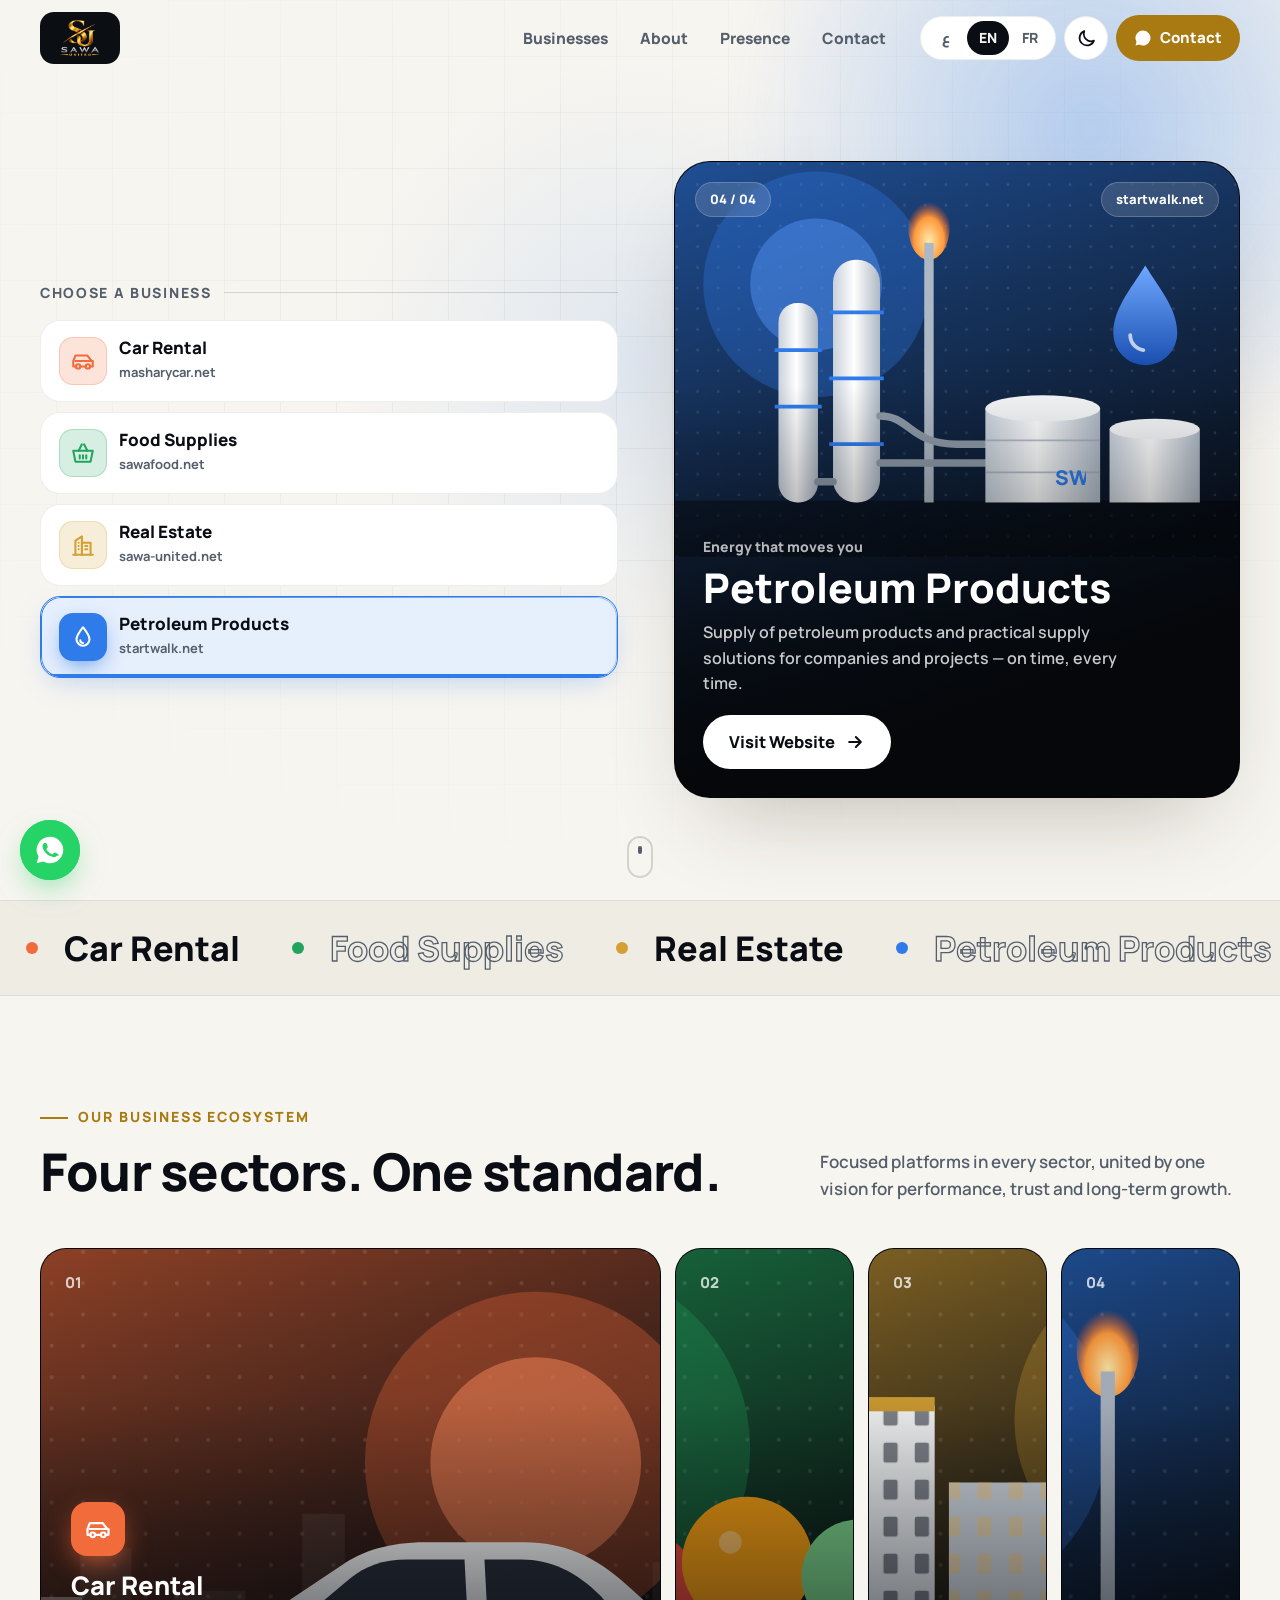
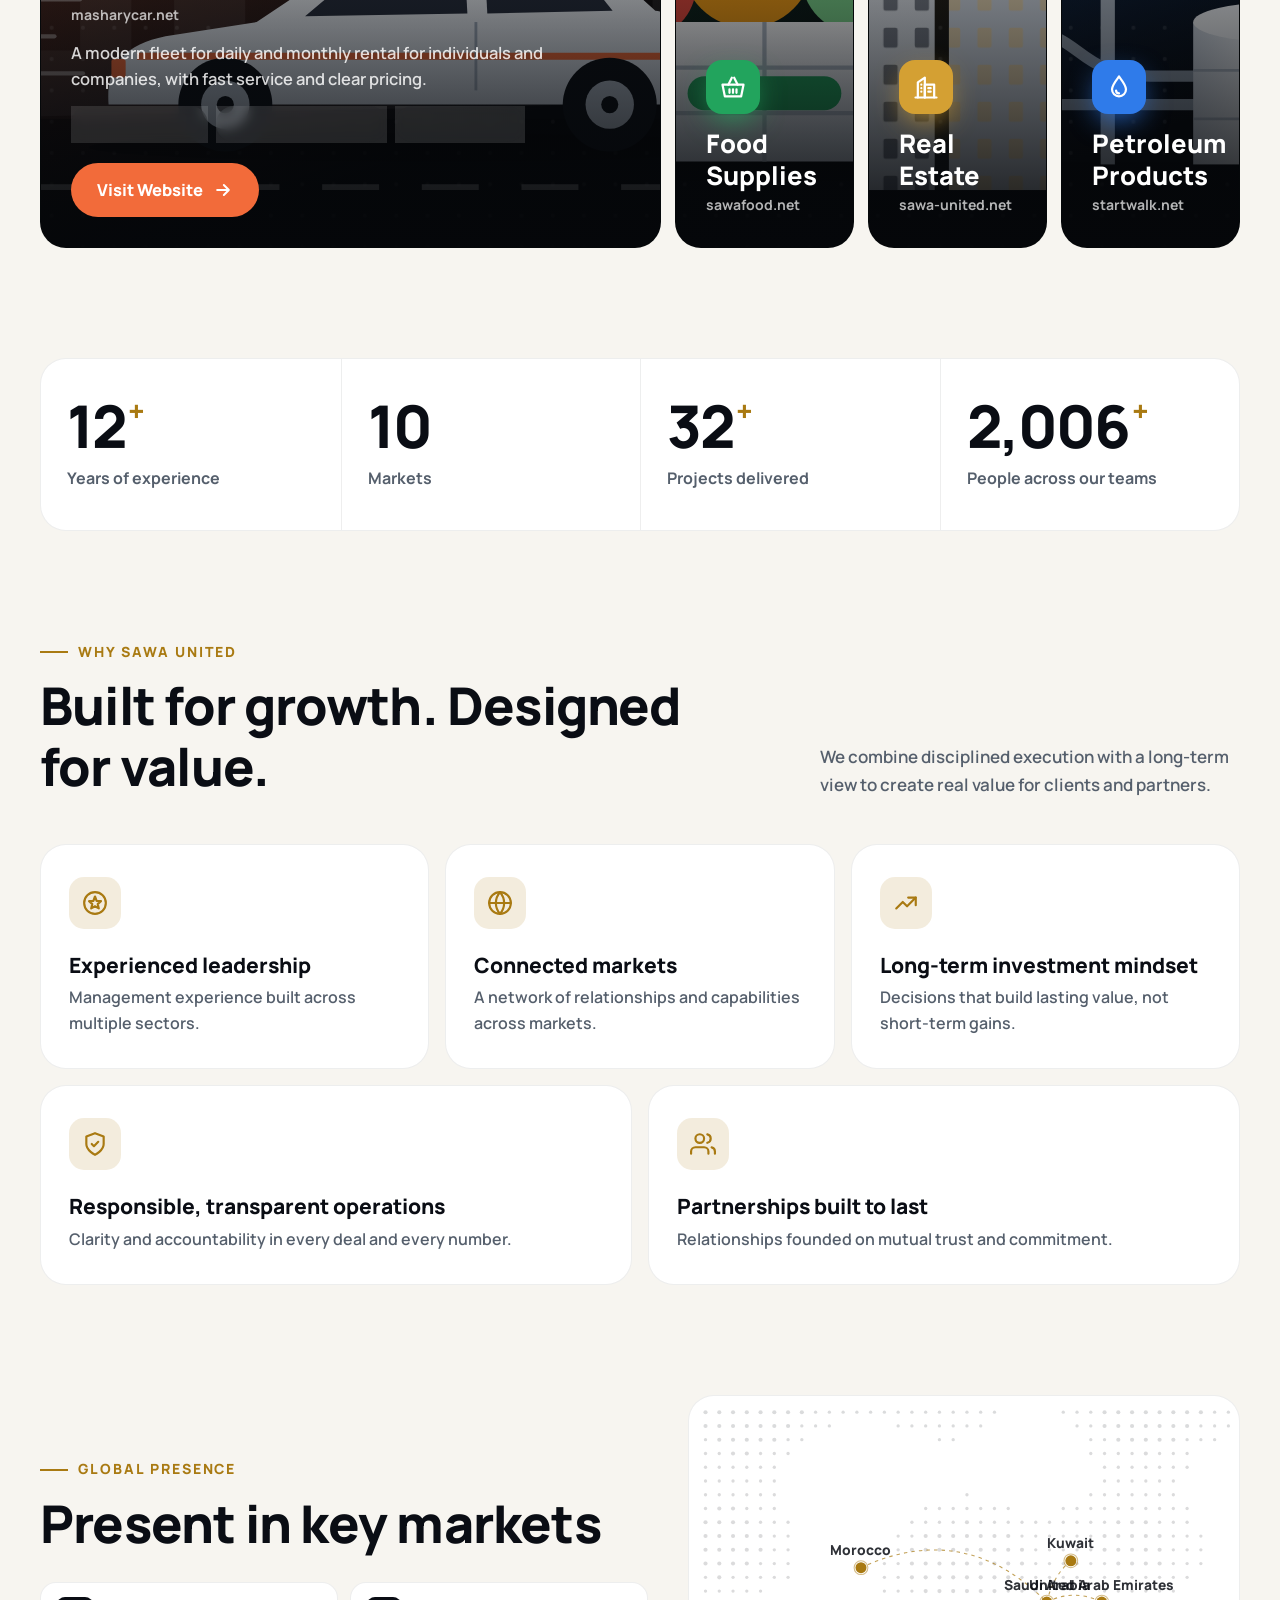
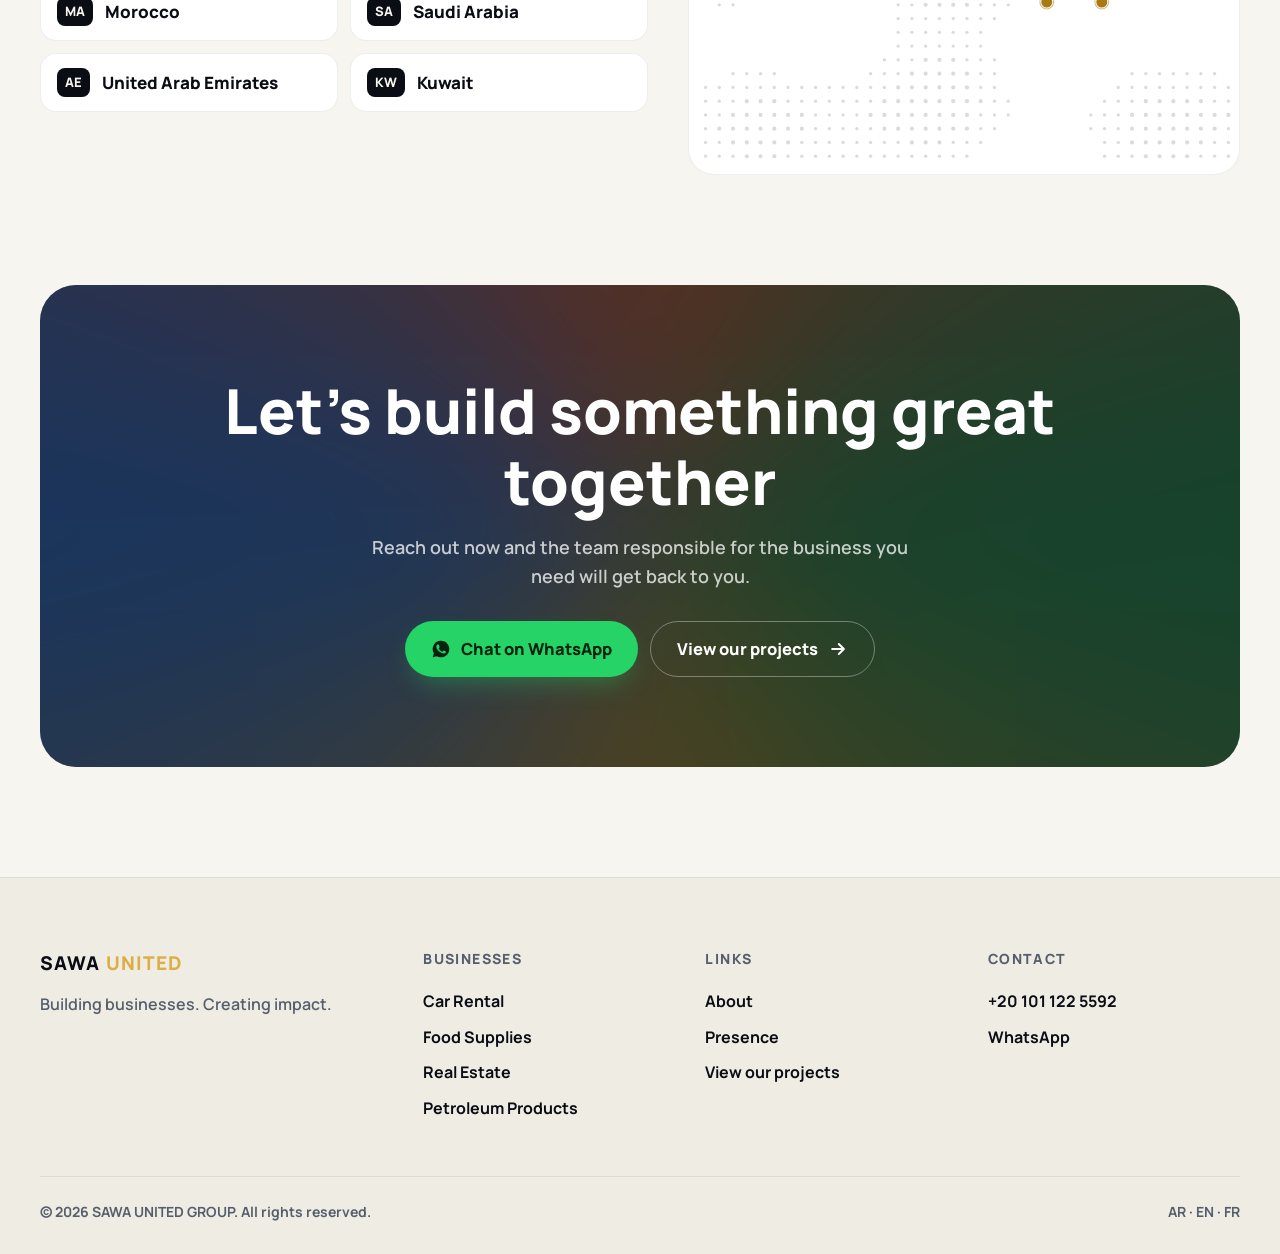
==== commit e804044d: "Remove hero eyebrow/headline/lead block and collapse its empty space Co-authored-by: arena-agent <29" ====
--- a/index.html
+++ b/index.html
@@ -83,15 +83,7 @@
 .glow{position:absolute;width:780px;height:780px;border-radius:50%;background:radial-gradient(circle,color-mix(in srgb,var(--acc) 38%,transparent),transparent 65%);top:-260px;inset-inline-end:-200px;filter:blur(20px);opacity:.9;pointer-events:none}
 .spot{position:absolute;inset:0;background:radial-gradient(500px circle at var(--mx,50%) var(--my,40%),color-mix(in srgb,var(--acc) 12%,transparent),transparent 60%);pointer-events:none}
 .hero-grid{position:relative;display:grid;grid-template-columns:1.02fr 1fr;gap:56px;align-items:center;width:100%}
-.eyebrow{display:inline-flex;align-items:center;gap:10px;font-size:14px;font-weight:800;letter-spacing:.14em;text-transform:uppercase;color:var(--muted);border:1px solid var(--line2);padding:7px 16px 7px 12px;border-radius:999px;background:var(--surface)}
-html[lang=ar] .eyebrow{letter-spacing:0}
-.eyebrow b{width:8px;height:8px;border-radius:50%;background:var(--acc);box-shadow:0 0 0 4px color-mix(in srgb,var(--acc) 25%,transparent);animation:pulse 2s infinite}
-@keyframes pulse{50%{box-shadow:0 0 0 8px color-mix(in srgb,var(--acc) 0%,transparent)}}
-h1{font-size:clamp(36px,4.9vw,64px);font-weight:900;line-height:1.12;letter-spacing:-.02em;margin:22px 0 18px}
-html[lang=ar] h1{letter-spacing:0;line-height:1.3}
-h1 em{font-style:normal;background:linear-gradient(100deg,var(--acc),var(--gold));-webkit-background-clip:text;background-clip:text;color:transparent}
-.lead{font-size:clamp(17px,1.6vw,20px);color:var(--muted);max-width:560px;font-weight:600}
-.choose{margin:34px 0 14px;font-size:14px;font-weight:800;color:var(--muted);letter-spacing:.12em;text-transform:uppercase;display:flex;align-items:center;gap:12px}
+.choose{margin:0 0 16px;font-size:14px;font-weight:800;color:var(--muted);letter-spacing:.12em;text-transform:uppercase;display:flex;align-items:center;gap:12px}
 html[lang=ar] .choose{letter-spacing:0;font-size:16px}
 .choose::after{content:"";flex:1;height:1px;background:var(--line2)}
 
@@ -289,10 +281,7 @@
   .icon-btn{width:40px;height:40px}
   .hero{padding:84px 0 36px;min-height:auto}
   .hero-grid{gap:22px}
-  .eyebrow{font-size:12.5px;padding:5px 12px 5px 10px}
-  h1{font-size:clamp(30px,8.6vw,38px);margin:14px 0 10px}
-  .lead{font-size:16px}
-  .choose{margin:22px 0 12px}
+  .choose{margin:0 0 12px}
   .stage{aspect-ratio:4/4.6;border-radius:22px}
   .stage-top{top:14px;inset-inline:14px}
   .stage-body{padding:18px}
@@ -386,9 +375,6 @@
     <div class="glow"></div><div class="spot"></div>
     <div class="wrap hero-grid">
       <div>
-        <span class="eyebrow rv"><b></b><span data-t="eyebrow"></span></span>
-        <h1 class="rv" data-t="h1"></h1>
-        <p class="lead rv" data-t="lead"></p>
         <div class="choose rv" data-t="choose"></div>
         <div class="tabs rv" role="tablist" id="tabs"></div>
       </div>
@@ -584,9 +570,6 @@
 const T = {
 ar:{
   nav1:"أنشطتنا",nav2:"من نحن",nav3:"تواجدنا",nav4:"تواصل معنا",
-  eyebrow:"مجموعة سوا يونيتد",
-  h1:" <br><em></em>",
-  lead:" ",
   choose:"اختر النشاط",visit:"زيارة الموقع",sector:"القطاع",
   car:{n:"تأجير السيارات",s:"تنقّل بثقة وراحة",d:"أسطول سيارات حديثة للإيجار اليومي والشهري للأفراد والشركات، بخدمة سريعة وأسعار واضحة.",f:["إيجار يومي وشهري","حلول للشركات","حجز سريع"]},
   food:{n:"المواد الغذائية",s:"جودة من المصدر إليك",d:"توريد وتوزيع المواد الغذائية والمنتجات الطازجة بمعايير جودة عالية وسلاسل إمداد موثوقة.",f:["منتجات طازجة","توريد بالجملة","إمداد موثوق"]},
@@ -604,9 +587,6 @@
 },
 en:{
   nav1:"Businesses",nav2:"About",nav3:"Presence",nav4:"Contact",
-  eyebrow:"Sawa United Group",
-  h1:"We Build Businesses.<br><em>You See the Impact.</em>",
-  lead:"A diversified group operating in car rental, food supplies, real estate and petroleum products — with one standard of quality and trust.",
   choose:"Choose a business",visit:"Visit Website",sector:"Sector",
   car:{n:"Car Rental",s:"Move with confidence",d:"A modern fleet for daily and monthly rental for individuals and companies, with fast service and clear pricing.",f:["Daily & monthly","Corporate solutions","Quick booking"]},
   food:{n:"Food Supplies",s:"Quality from source to you",d:"Sourcing and distribution of food and fresh produce with high quality standards and reliable supply chains.",f:["Fresh produce","Wholesale supply","Reliable logistics"]},
@@ -624,9 +604,6 @@
 },
 fr:{
   nav1:"Activités",nav2:"À propos",nav3:"Présence",nav4:"Contact",
-  eyebrow:"Groupe Sawa United",
-  h1:"Nous bâtissons des entreprises.<br><em>Vous en voyez l’impact.</em>",
-  lead:"Un groupe diversifié actif dans la location de voitures, l’alimentaire, l’immobilier et les produits pétroliers — avec un seul standard de qualité et de confiance.",
   choose:"Choisissez une activité",visit:"Visiter le site",sector:"Secteur",
   car:{n:"Location de voitures",s:"Roulez en toute confiance",d:"Une flotte récente en location journalière et mensuelle pour particuliers et entreprises, service rapide et prix clairs.",f:["Jour & mois","Solutions entreprises","Réservation rapide"]},
   food:{n:"Produits alimentaires",s:"La qualité, de la source à vous",d:"Approvisionnement et distribution de produits alimentaires et frais selon des standards élevés et une logistique fiable.",f:["Produits frais","Vente en gros","Logistique fiable"]},
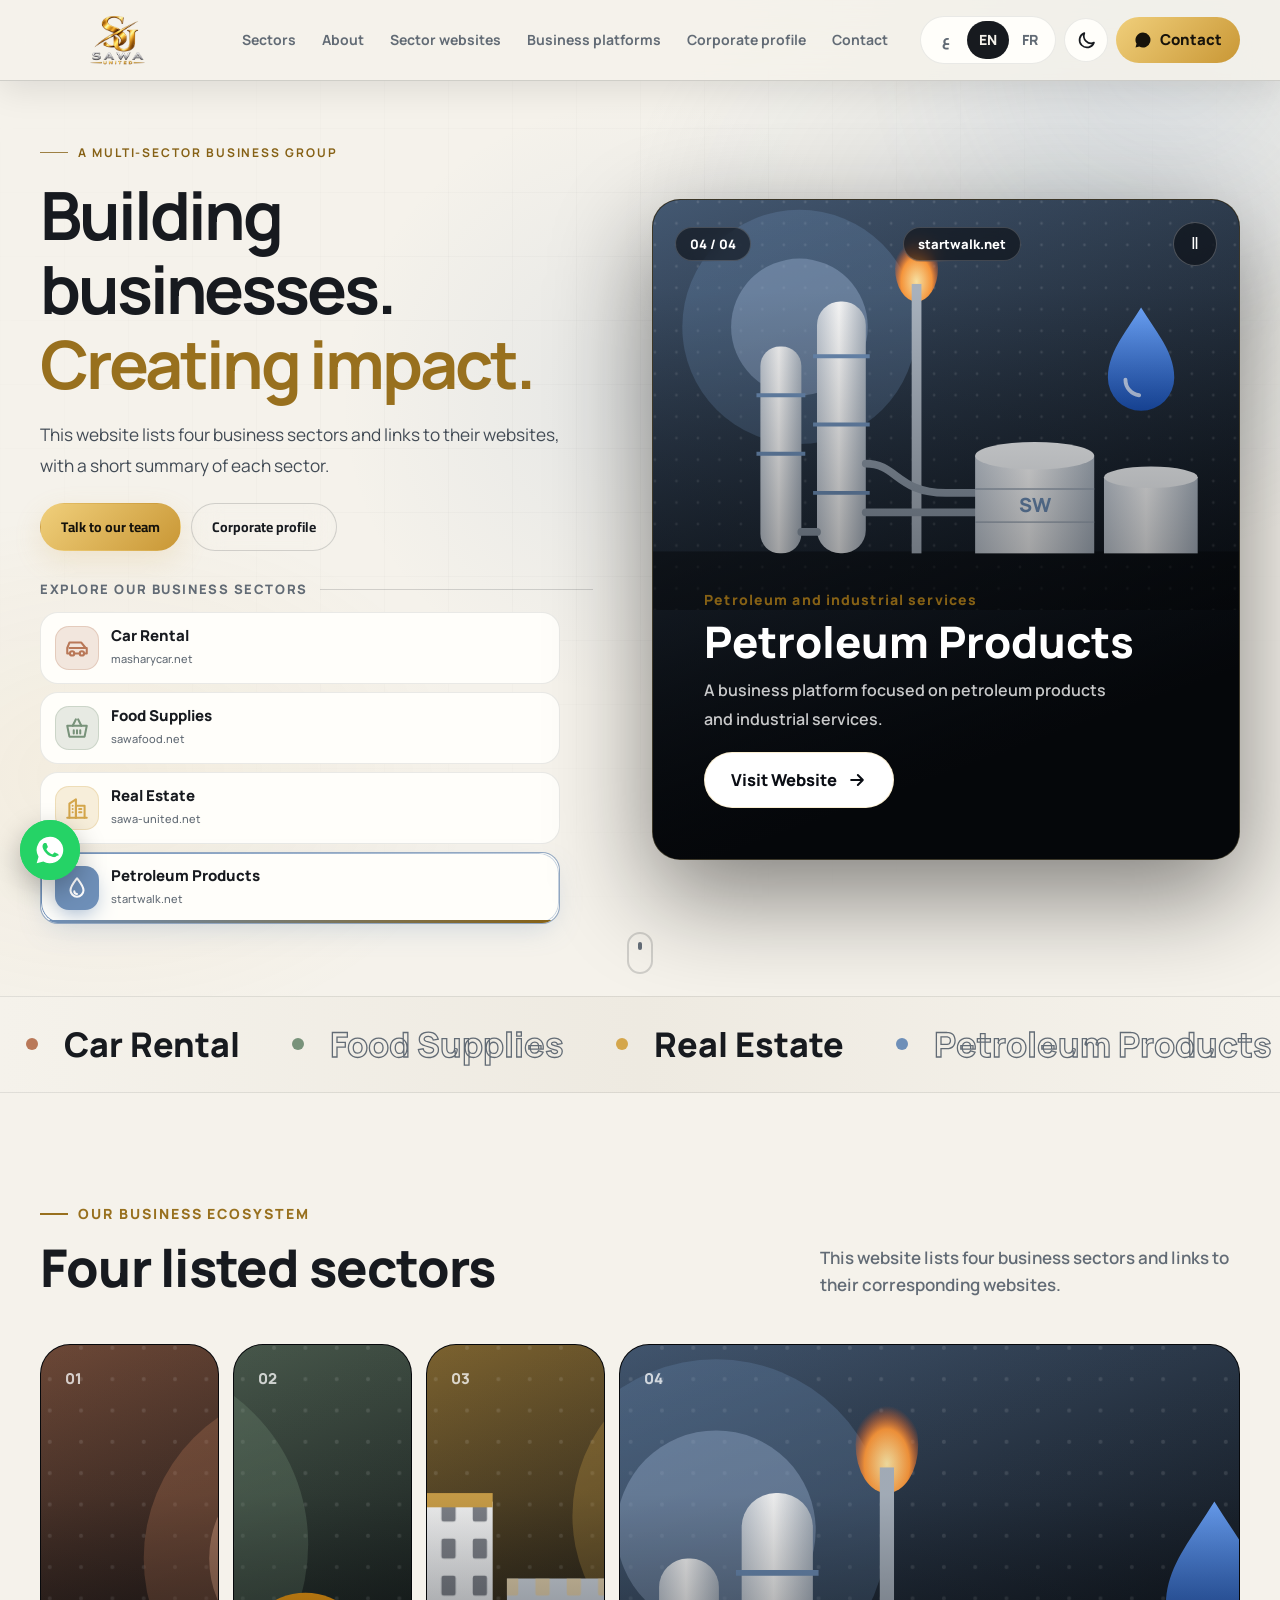
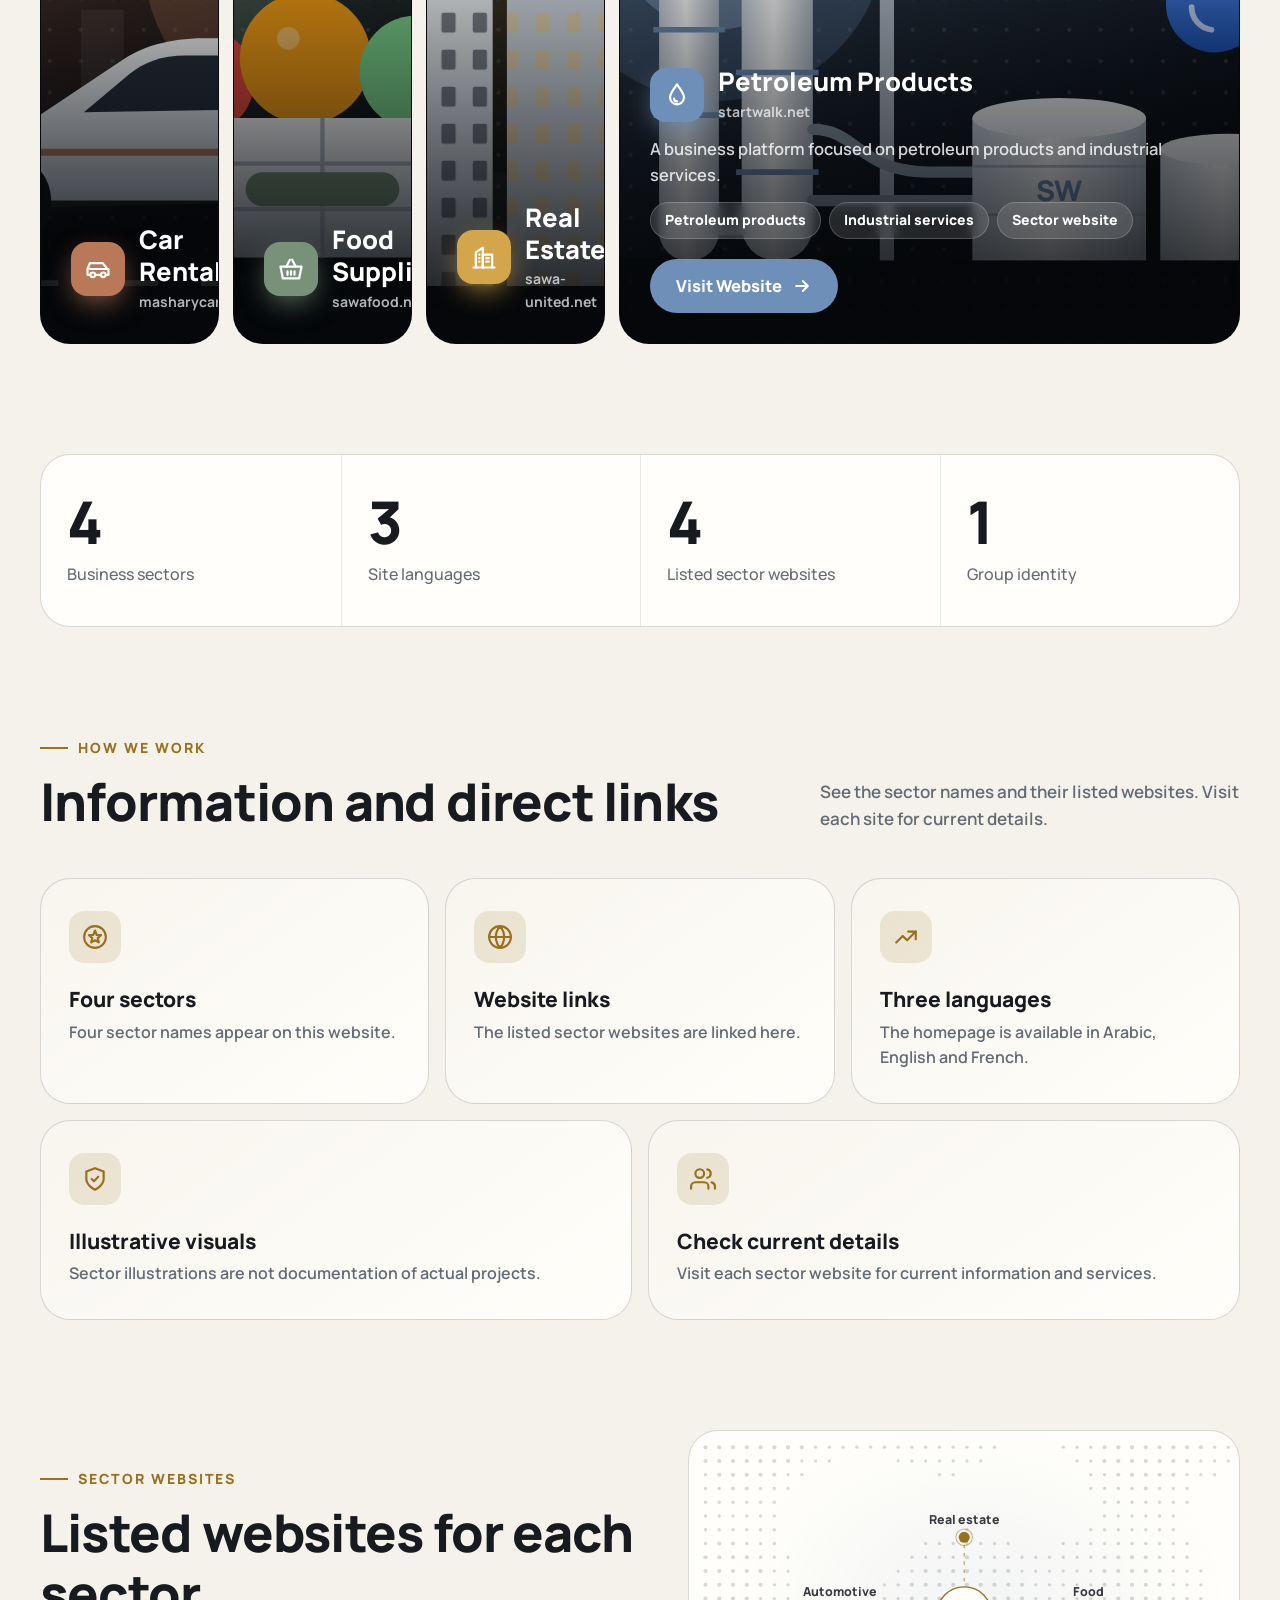
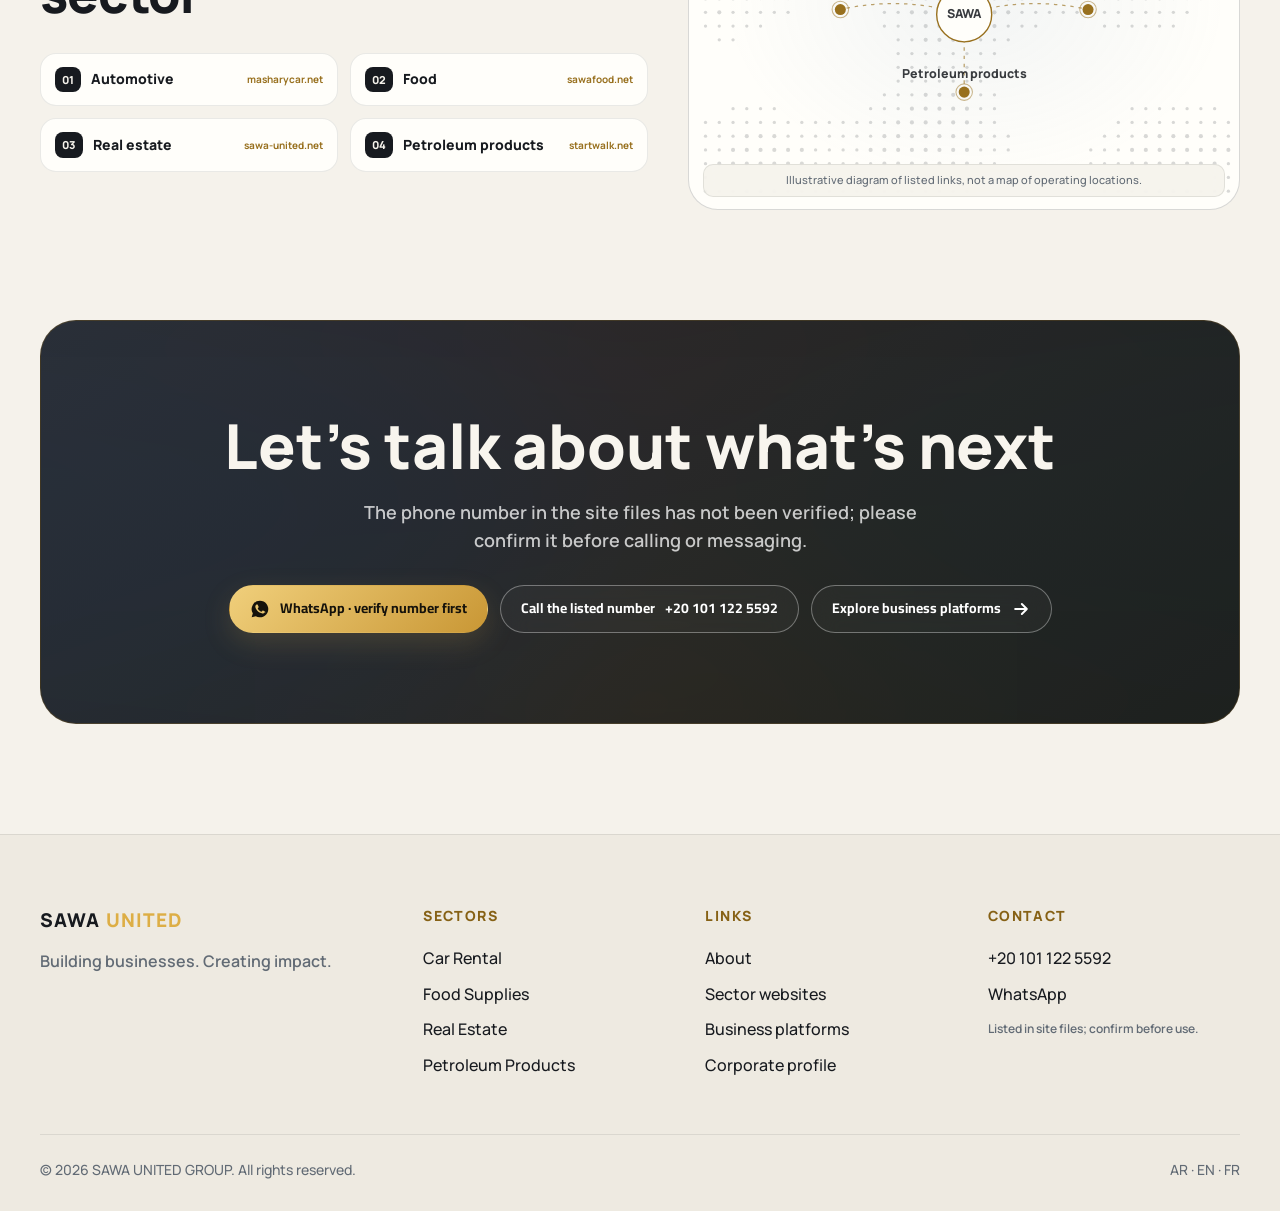
==== commit f24f8675: "Redesign multilingual SAWA UNITED website Co-authored-by: arena-agent <297053741+arena-agent@users.n" ====
--- a/index.html
+++ b/index.html
@@ -3,330 +3,40 @@
 <head>
 <meta charset="UTF-8">
 <meta name="viewport" content="width=device-width, initial-scale=1, viewport-fit=cover">
-<title>SAWA UNITED GROUP | مجموعة سوا يونيتد</title>
-<meta name="description" content="SAWA UNITED Group – Car Rental, Food Supplies, Real Estate, Petroleum Products. مجموعة سوا يونيتد – تأجير سيارات، مواد غذائية، عقارات، مشتقات بترول.">
-<meta name="theme-color" content="#07090D">
-<meta property="og:title" content="SAWA UNITED GROUP">
-<meta property="og:description" content="Car Rental · Food · Real Estate · Petroleum">
-<meta property="og:image" content="https://sawaunited.net/assets/sawa-header-logo.png">
-<link rel="icon" href="assets/sawa-header-logo.png">
+<title id="pageTitle">SAWA UNITED GROUP | مجموعة سوا يونيتد</title>
+<meta name="description" id="metaDescription" content="تسرد مجموعة سوا يونيتد أربعة قطاعات وروابط مواقعها: العقارات والأغذية والسيارات ومشتقات البترول.">
+<meta name="theme-color" content="#07090E">
+<meta name="robots" content="index,follow,max-image-preview:large">
+<link rel="canonical" href="https://sawaunited.net/">
+<link rel="alternate" hreflang="ar" href="https://sawaunited.net/?lang=ar">
+<link rel="alternate" hreflang="en" href="https://sawaunited.net/?lang=en">
+<link rel="alternate" hreflang="fr" href="https://sawaunited.net/?lang=fr">
+<link rel="alternate" hreflang="x-default" href="https://sawaunited.net/">
+<meta property="og:type" content="website">
+<meta property="og:site_name" content="SAWA UNITED GROUP">
+<meta property="og:title" id="ogTitle" content="SAWA UNITED GROUP | مجموعة سوا يونيتد">
+<meta property="og:description" id="ogDescription" content="أربعة قطاعات وروابط مواقعها المدرجة.">
+<meta property="og:url" content="https://sawaunited.net/">
+<meta property="og:image" content="https://sawaunited.net/assets/sawa-header-logo.webp">
+<meta name="twitter:card" content="summary">
+<link rel="icon" href="assets/favicon-48.png" type="image/png" sizes="48x48">
+<link rel="icon" href="assets/favicon.ico" sizes="any">
+<link rel="preload" href="assets/fonts/cairo-arabic-variable.woff2" as="font" type="font/woff2" crossorigin>
+<link rel="preload" href="assets/sawa-header-logo.webp" as="image" type="image/webp" fetchpriority="high">
 <script>
-/* apply saved theme before paint (no flash) */
+/* Apply the saved theme before paint without allowing storage errors to block the page. */
 (function(){try{var t=localStorage.getItem("sawa_theme");if(!t)t=matchMedia("(prefers-color-scheme: light)").matches?"light":"dark";document.documentElement.setAttribute("data-theme",t);}catch(e){}})();
 </script>
-<link rel="preconnect" href="https://fonts.googleapis.com">
-<link rel="preconnect" href="https://fonts.gstatic.com" crossorigin>
-<link href="https://fonts.googleapis.com/css2?family=Cairo:wght@500;700;800;900&family=Manrope:wght@500;700;800&display=swap" rel="stylesheet">
-
-<style>
-@property --acc{syntax:'<color>';inherits:true;initial-value:#F26B3A}
-:root{
-  --car:#F26B3A; --food:#22A45D; --estate:#D4A033; --oil:#2F7BEA;
-  --r:26px; --ease:cubic-bezier(.23,1,.32,1);
-  --font:'Cairo',system-ui,sans-serif;
-}
-html[lang=en],html[lang=fr]{--font:'Manrope','Cairo',system-ui,sans-serif}
-[data-theme=dark]{
-  --bg:#06070A; --bg2:#0A0D14; --surface:#0F141C; --surface2:#131924;
-  --line:rgba(255,255,255,.07); --line2:rgba(255,255,255,.14);
-  --ink:#F2F5F9; --muted:#8FA0B2; --gold:#E3B85A; --gold-ink:#080A0F;
-  --grid:rgba(255,255,255,.035); --shadow:0 40px 90px -40px rgba(0,0,0,.9);
-  --glass:rgba(6,7,10,.68); --glass-border:rgba(255,255,255,.09);
-}
-[data-theme=light]{
-  --bg:#F7F5F0; --bg2:#EFECE4; --surface:#FFFFFF; --surface2:#F8F6F2;
-  --line:rgba(11,15,20,.07); --line2:rgba(11,15,20,.15);
-  --ink:#0A0D14; --muted:#555F6C; --gold:#A97A12; --gold-ink:#FFFFFF;
-  --grid:rgba(11,15,20,.045); --shadow:0 40px 90px -38px rgba(40,30,10,.3);
-  --glass:rgba(247,245,240,.75); --glass-border:rgba(11,15,20,.1);
-}
-*{box-sizing:border-box;margin:0;padding:0}
-html{scroll-behavior:smooth;-webkit-text-size-adjust:100%}
-body{font-family:var(--font);font-weight:700;background:var(--bg);color:var(--ink);line-height:1.6;overflow-x:hidden;transition:background-color .4s,color .4s}
-a{color:inherit;text-decoration:none}
-button{font:inherit;color:inherit;background:none;border:0;cursor:pointer}
-img,svg{display:block}
-.wrap{width:100%;max-width:1240px;margin:0 auto;padding:0 20px}
-:focus-visible{outline:3px solid var(--gold);outline-offset:3px;border-radius:10px}
-
-/* ---------- progress + header ---------- */
-#progress{position:fixed;top:0;inset-inline-start:0;height:3px;width:0;background:linear-gradient(90deg,var(--car),var(--food),var(--estate),var(--oil));z-index:100}
-header{position:fixed;top:0;left:0;right:0;z-index:90;transition:background .4s,border-color .4s,backdrop-filter .4s,border-radius .4s;border-bottom:1px solid transparent}
-header.solid{background:var(--glass);backdrop-filter:blur(20px) saturate(1.5);-webkit-backdrop-filter:blur(20px) saturate(1.5);border-color:var(--glass-border)}
-.bar{display:flex;align-items:center;gap:14px;height:76px}
-.brand{display:flex;align-items:center;gap:10px;flex-shrink:0}
-.brand .chip{background:#0B0F14;border-radius:14px;padding:6px 10px;display:flex;align-items:center;min-height:46px}
-[data-theme=dark] .brand .chip{background:transparent;padding:0}
-.brand img{height:40px;width:auto}
-.wordmark{display:none;font-weight:900;font-size:19px;letter-spacing:.06em;color:#fff;white-space:nowrap}
-.wordmark i{font-style:normal;color:#DDAE45}
-nav.main{display:flex;gap:4px;margin-inline-start:auto}
-nav.main a{font-size:15.5px;font-weight:800;color:var(--muted);padding:8px 14px;border-radius:999px;transition:color .2s,background .2s}
-nav.main a:hover{color:var(--ink);background:var(--line)}
-.tools{display:flex;align-items:center;gap:8px}
-nav.main + .tools{margin-inline-start:6px}
-.seg{display:flex;background:var(--surface);border:1px solid var(--line);border-radius:999px;padding:4px}
-.seg button{font-size:14px;font-weight:800;color:var(--muted);border-radius:999px;padding:6px 12px;min-width:42px;transition:.25s var(--ease)}
-.seg button.on{background:var(--ink);color:var(--bg)}
-.icon-btn{width:44px;height:44px;border-radius:50%;display:grid;place-items:center;background:var(--surface);border:1px solid var(--line);transition:transform .3s var(--ease),background .3s}
-.icon-btn:hover{transform:rotate(18deg)}
-.icon-btn svg{width:21px;height:21px}
-.theme .sun{display:none}[data-theme=dark] .theme .sun{display:block}[data-theme=dark] .theme .moon{display:none}
-.cta-mini{display:inline-flex;align-items:center;gap:8px;background:var(--gold);color:var(--gold-ink);font-weight:900;font-size:15px;padding:11px 18px;border-radius:999px;transition:transform .25s var(--ease),box-shadow .25s}
-.cta-mini:hover{transform:translateY(-2px);box-shadow:0 10px 26px -10px var(--gold)}
-.cta-mini svg{width:18px;height:18px}
-
-
-/* ---------- HERO ---------- */
-.hero{position:relative;min-height:100vh;min-height:100svh;padding:110px 0 50px;display:flex;align-items:center;overflow:hidden;transition:--acc .8s}
-.hero::before{content:"";position:absolute;inset:0;background-image:linear-gradient(var(--grid) 1px,transparent 1px),linear-gradient(90deg,var(--grid) 1px,transparent 1px);background-size:56px 56px;mask-image:radial-gradient(ellipse 80% 70% at 50% 40%,#000 30%,transparent 80%);-webkit-mask-image:radial-gradient(ellipse 80% 70% at 50% 40%,#000 30%,transparent 80%)}
-.glow{position:absolute;width:780px;height:780px;border-radius:50%;background:radial-gradient(circle,color-mix(in srgb,var(--acc) 38%,transparent),transparent 65%);top:-260px;inset-inline-end:-200px;filter:blur(20px);opacity:.9;pointer-events:none}
-.spot{position:absolute;inset:0;background:radial-gradient(500px circle at var(--mx,50%) var(--my,40%),color-mix(in srgb,var(--acc) 12%,transparent),transparent 60%);pointer-events:none}
-.hero-grid{position:relative;display:grid;grid-template-columns:1.02fr 1fr;gap:56px;align-items:center;width:100%}
-.choose{margin:0 0 16px;font-size:14px;font-weight:800;color:var(--muted);letter-spacing:.12em;text-transform:uppercase;display:flex;align-items:center;gap:12px}
-html[lang=ar] .choose{letter-spacing:0;font-size:16px}
-.choose::after{content:"";flex:1;height:1px;background:var(--line2)}
-
-.tabs{display:flex;flex-direction:column;gap:10px;width:100%;max-width:none}
-.tab{--c:var(--car);position:relative;display:flex;align-items:center;gap:12px;width:100%;max-width:none;padding:16px 18px;border-radius:20px;background:var(--surface);border:1px solid var(--line);text-align:start;overflow:hidden;transition:border-color .3s var(--ease),transform .3s var(--ease),background .3s var(--ease),box-shadow .3s var(--ease);box-sizing:border-box}
-.tab::before{content:"";position:absolute;inset:0;border-radius:20px;padding:1px;background:linear-gradient(90deg,var(--c),color-mix(in srgb,var(--c) 40%,transparent));-webkit-mask:linear-gradient(#fff 0 0) content-box,linear-gradient(#fff 0 0);-webkit-mask-composite:destination-out;mask-composite:exclude;opacity:0;transition:opacity .3s var(--ease)}
-.tab:hover{border-color:color-mix(in srgb,var(--c) 55%,transparent);background:color-mix(in srgb,var(--c) 6%,var(--surface));transform:translateY(-2px)}
-.tab:hover::before{opacity:1}
-.tab:active{transform:translateY(0);scale:.985}
-.tab.active{border-color:var(--c);background:color-mix(in srgb,var(--c) 12%,var(--surface));box-shadow:0 10px 30px -10px color-mix(in srgb,var(--c) 35%,transparent)}
-.tab.active::before{opacity:1}
-.tab .ti{width:48px;height:48px;flex-shrink:0;border-radius:14px;display:grid;place-items:center;background:color-mix(in srgb,var(--c) 18%,transparent);color:var(--c);transition:.3s var(--ease);box-shadow:inset 0 0 0 1px color-mix(in srgb,var(--c) 25%,transparent)}
-.tab.active .ti{background:var(--c);color:#fff;box-shadow:0 8px 24px -8px var(--c)}
-.tab .ti svg{width:26px;height:26px}
-.tab strong{display:block;font-size:17px;font-weight:900;line-height:1.3}
-.tab small{display:inline-block;font-size:13px;color:var(--muted);direction:ltr;unicode-bidi:isolate;text-align:start;font-family:'Manrope',sans-serif}
-.tab .bar-p{position:absolute;bottom:0;inset-inline-start:0;height:3px;width:0;background:var(--c)}
-.tab.active .bar-p{animation:fillp 6.5s linear forwards}
-.hero.paused .tab.active .bar-p{animation-play-state:paused}
-.hero.manual .tab.active .bar-p{animation:none;width:100%}
-@keyframes fillp{to{width:100%}}
-
-/* stage */
-.stage{position:relative;aspect-ratio:4/4.5;border-radius:36px;overflow:hidden;box-shadow:var(--shadow);transform:perspective(1200px) rotateX(var(--rx,0deg)) rotateY(var(--ry,0deg));transition:transform .5s var(--ease);background:#05070A;isolation:isolate;border:1px solid var(--line)}
-.layer{position:absolute;inset:0;opacity:0;transform:scale(1.08);transition:opacity .9s var(--ease),transform 1.6s var(--ease)}
-.layer.on{opacity:1;transform:scale(1)}
-.art{position:absolute;inset:0;background:linear-gradient(160deg,color-mix(in srgb,var(--c) 62%,#05070A),#05070A 78%)}
-.art svg{position:absolute;inset:0;width:100%;height:100%}
-.art .photo{position:absolute;inset:0;background-size:cover;background-position:center}
-.stage::after{content:"";position:absolute;inset:0;background:linear-gradient(180deg,rgba(5,7,10,0) 35%,rgba(5,7,10,.88) 100%);z-index:1;pointer-events:none}
-.stage-top{position:absolute;top:20px;inset-inline:20px;display:flex;justify-content:space-between;align-items:center;z-index:2;color:#fff}
-.pill{font-size:13px;font-weight:800;background:rgba(255,255,255,.14);backdrop-filter:blur(8px);-webkit-backdrop-filter:blur(8px);border:1px solid rgba(255,255,255,.2);border-radius:999px;padding:6px 14px;font-family:'Manrope',sans-serif;direction:ltr}
-.stage-body{position:absolute;bottom:0;inset-inline:0;padding:28px;z-index:2;color:#fff}
-.stage-body .k{font-size:14px;font-weight:800;color:rgba(255,255,255,.7);margin-bottom:4px}
-.stage-body h2{font-size:clamp(28px,3.2vw,42px);font-weight:900;line-height:1.2}
-.stage-body p{color:rgba(255,255,255,.78);font-size:16px;margin:8px 0 18px;max-width:440px;font-weight:600}
-.fade{animation:fadeup .6s var(--ease)}
-@keyframes fadeup{from{opacity:0;transform:translateY(14px)}}
-.btn{display:inline-flex;align-items:center;justify-content:center;gap:10px;font-weight:900;font-size:16.5px;border-radius:999px;padding:14px 26px;transition:transform .2s var(--ease),box-shadow .25s,background .2s,border-color .2s}
-.btn:hover{transform:translateY(-2px);box-shadow:0 14px 32px -12px color-mix(in srgb,var(--acc) 45%,transparent)}
-.btn:active{transform:translateY(0);scale:.97}
-.btn svg{width:20px;height:20px;transition:transform .2s var(--ease)}
-.btn:hover svg.arr{transform:translateX(4px)}
-[dir=rtl] svg.arr{transform:scaleX(-1)}
-[dir=rtl] .btn:hover svg.arr{transform:scaleX(-1) translateX(4px)}
-.btn-acc{background:var(--acc);color:#fff;box-shadow:0 14px 34px -14px var(--acc)}
-.btn-white{background:#fff;color:#0A0D14}
-.btn-line{border:1.5px solid var(--line2);color:var(--ink)}
-.btn-line:hover{border-color:var(--ink);background:rgba(255,255,255,.03)}
-.btn-wa{background:#25D366;color:#06230F;box-shadow:0 12px 28px -10px rgba(37,211,102,.45)}
-.scroll-hint{position:absolute;bottom:22px;left:50%;transform:translateX(-50%);width:26px;height:42px;border:2px solid var(--line2);border-radius:20px}
-.scroll-hint::after{content:"";position:absolute;top:8px;left:50%;width:4px;height:8px;margin-left:-2px;border-radius:2px;background:var(--muted);animation:sh 1.8s infinite}
-@keyframes sh{60%{transform:translateY(12px);opacity:0}}
-
-/* ---------- marquee ---------- */
-.marquee{border-block:1px solid var(--line);background:var(--bg2);overflow:hidden;padding:20px 0;direction:ltr}
-.track{display:flex;width:max-content;animation:mq 38s linear infinite}
-.marquee:hover .track{animation-play-state:paused}
-.track span{display:flex;align-items:center;gap:26px;padding-inline:26px;font-size:clamp(22px,3vw,34px);font-weight:900;white-space:nowrap;color:var(--ink)}
-.track span i{width:12px;height:12px;border-radius:50%;display:inline-block}
-.track span.o{color:transparent;-webkit-text-stroke:1.3px var(--muted)}
-html[lang=ar] .track span.o{color:var(--muted);-webkit-text-stroke:0}
-@keyframes mq{to{transform:translateX(-50%)}}
-
-/* ---------- sections ---------- */
-section.sec{padding:110px 0}
-.sec-head{display:flex;justify-content:space-between;align-items:flex-end;gap:30px;margin-bottom:46px;flex-wrap:wrap}
-.kicker{font-size:14px;font-weight:800;color:var(--gold);letter-spacing:.14em;text-transform:uppercase;margin-bottom:12px;display:flex;align-items:center;gap:10px}
-html[lang=ar] .kicker{letter-spacing:0;font-size:16px}
-.kicker::before{content:"";width:28px;height:2px;background:var(--gold)}
-h3.title{font-size:clamp(30px,4.2vw,52px);font-weight:900;line-height:1.18;letter-spacing:-.015em;max-width:720px}
-html[lang=ar] h3.title{letter-spacing:0;line-height:1.35}
-.sec-head p{color:var(--muted);max-width:420px;font-size:17px;font-weight:600}
-
-/* panels */
-.panels{display:flex;gap:14px;height:600px}
-.panel{--c:var(--car);position:relative;flex:1;border-radius:var(--r);overflow:hidden;cursor:pointer;transition:flex 0.8s var(--ease);background:#05070A;min-width:0;isolation:isolate;border:1px solid var(--line)}
-.panel.active{flex:3.5}
-.panel .art{transition:transform 1.4s var(--ease)}
-.panel:hover .art{transform:scale(1.03)}
-.panel::after{content:"";position:absolute;inset:0;background:linear-gradient(180deg,rgba(5,7,10,.08) 25%,rgba(5,7,10,.94) 100%);z-index:1}
-.p-in{position:absolute;inset:0;z-index:2;display:flex;flex-direction:column;justify-content:flex-end;padding:30px;color:#fff}
-.p-num{position:absolute;top:22px;inset-inline-start:24px;font-family:'Manrope',sans-serif;font-weight:800;font-size:15px;color:rgba(255,255,255,.75)}
-.p-ico{width:54px;height:54px;border-radius:16px;background:var(--c);display:grid;place-items:center;margin-bottom:14px;box-shadow:0 10px 30px -8px var(--c)}
-.p-ico svg{width:28px;height:28px;color:#fff}
-.panel h4{font-size:clamp(21px,2vw,30px);font-weight:900;line-height:1.25}
-.p-dom{display:inline-block;font-family:'Manrope',sans-serif;font-size:14px;color:rgba(255,255,255,.7);direction:ltr;unicode-bidi:isolate;font-weight:700}
-.p-more{display:grid;grid-template-rows:0fr;opacity:0;transition:grid-template-rows .7s var(--ease),opacity .5s}
-.panel.active .p-more{grid-template-rows:1fr;opacity:1;transition-delay:.15s}
-.p-more>div{overflow:hidden;min-width:300px}
-.p-more p{color:rgba(255,255,255,.82);font-size:16.5px;margin:12px 0 14px;max-width:520px;font-weight:600}
-.p-more ul{list-style:none;display:flex;flex-wrap:wrap;gap:8px;margin-bottom:20px}
-.p-more li{font-size:14px;font-weight:800;background:rgba(255,255,255,.12);border:1px solid rgba(255,255,255,.2);padding:6px 14px;border-radius:999px;backdrop-filter:blur(6px)}
-.p-more .btn{background:var(--c);color:#fff}
-
-/* stats */
-.stats{display:grid;grid-template-columns:repeat(4,1fr);border:1px solid var(--line);border-radius:var(--r);background:var(--surface);overflow:hidden}
-.stat{padding:38px 26px;position:relative}
-.stat+.stat{border-inline-start:1px solid var(--line)}
-.stat b{display:inline-flex;align-items:flex-start;font-family:'Manrope',sans-serif;font-size:clamp(38px,4.6vw,60px);font-weight:800;line-height:1;letter-spacing:-.03em;direction:ltr;text-align:start}
-.stat b sup{font-size:.5em;color:var(--gold);vertical-align:top;margin-inline-start:2px}
-.stat>span{display:block;margin-top:10px;color:var(--muted);font-size:16px}
-
-/* why */
-.why{display:grid;grid-template-columns:repeat(6,1fr);gap:16px}
-.card{position:relative;grid-column:span 2;background:var(--surface);border:1px solid var(--line);border-radius:var(--r);padding:32px 28px;overflow:hidden;transition:transform .4s var(--ease),border-color .3s,box-shadow .3s var(--ease)}
-.card:nth-child(4),.card:nth-child(5){grid-column:span 3}
-.card::before{content:"";position:absolute;inset:0;background:radial-gradient(500px circle at var(--x,50%) var(--y,50%),color-mix(in srgb,var(--gold) 20%,transparent),transparent 65%);opacity:0;transition:opacity .4s var(--ease)}
-.card:hover{transform:translateY(-6px);border-color:var(--line2);box-shadow:0 20px 50px -15px rgba(0,0,0,.6)}
-.card:hover::before{opacity:1}
-.card>*{position:relative}
-.card .ci{width:52px;height:52px;border-radius:15px;display:grid;place-items:center;background:color-mix(in srgb,var(--gold) 14%,transparent);color:var(--gold);margin-bottom:22px}
-.card .ci svg{width:26px;height:26px}
-.card h5{font-size:21px;font-weight:900;margin-bottom:6px;line-height:1.35}
-.card p{color:var(--muted);font-size:16px;font-weight:600}
-
-/* presence */
-.presence{display:grid;grid-template-columns:1.1fr 1fr;gap:40px;align-items:center}
-.map{position:relative;aspect-ratio:16/11;border-radius:var(--r);background:var(--surface);border:1px solid var(--line);overflow:hidden}
-.map svg{width:100%;height:100%}
-.map .dot{fill:var(--line2)}
-.map .pin{fill:var(--gold);transition:r .3s}
-.map .ring{fill:none;stroke:var(--gold);stroke-width:1.5;opacity:.5;transform-box:fill-box;transform-origin:center;animation:ring 2.4s infinite}
-@keyframes ring{from{transform:scale(.4);opacity:.8}to{transform:scale(2.2);opacity:0}}
-.map .lbl{font-family:var(--font);font-size:20px;font-weight:900;fill:var(--ink);opacity:.85;transition:opacity .3s}
-.map g.hl .lbl,.map g:hover .lbl{opacity:1}
-.map g.hl .pin{r:12}
-.map .pin{r:8}
-.countries{display:grid;grid-template-columns:1fr 1fr;gap:12px;margin-top:28px}
-.country{display:flex;align-items:center;gap:12px;background:var(--surface);border:1px solid var(--line);border-radius:16px;padding:14px 16px;font-size:17px;font-weight:800;transition:.3s var(--ease);cursor:default}
-.country code{font-family:'Manrope',sans-serif;font-size:13px;font-weight:800;background:var(--ink);color:var(--bg);border-radius:8px;padding:4px 8px}
-.country:hover,.country.hl{border-color:var(--gold);transform:translateX(4px)}
-[dir=rtl] .country:hover,[dir=rtl] .country.hl{transform:translateX(-4px)}
-
-/* CTA */
-.cta{position:relative;border-radius:36px;padding:clamp(40px,7vw,90px) clamp(24px,6vw,80px);overflow:hidden;background:#0B0F14;color:#fff;text-align:center;isolation:isolate}
-.cta::before{content:"";position:absolute;inset:-40%;background:conic-gradient(from 0deg,var(--car),var(--food),var(--estate),var(--oil),var(--car));opacity:.35;filter:blur(80px);animation:spin 18s linear infinite;z-index:-1}
-@keyframes spin{to{transform:rotate(360deg)}}
-.cta h3{font-size:clamp(32px,5vw,62px);font-weight:900;line-height:1.15}
-.cta p{color:rgba(255,255,255,.75);font-size:18px;max-width:560px;margin:16px auto 30px;font-weight:600}
-.cta .row{display:flex;gap:12px;justify-content:center;flex-wrap:wrap}
-.cta .btn-line{color:#fff;border-color:rgba(255,255,255,.35)}
-
-/* footer */
-footer{padding:70px 0 calc(30px + env(safe-area-inset-bottom));border-top:1px solid var(--line);margin-top:110px;background:var(--bg2)}
-.f-grid{display:grid;grid-template-columns:1.4fr 1fr 1fr 1fr;gap:30px}
-.f-grid h6{font-size:14px;color:var(--muted);font-weight:800;margin-bottom:14px;letter-spacing:.1em;text-transform:uppercase}
-html[lang=ar] .f-grid h6{letter-spacing:0;font-size:15px}
-.f-grid a{display:block;padding:5px 0;font-size:16px;transition:color .2s}
-.f-grid a:hover{color:var(--gold)}
-.f-tag{color:var(--muted);margin-top:14px;max-width:300px;font-weight:600}
-.f-bot{display:flex;justify-content:space-between;gap:12px;flex-wrap:wrap;margin-top:50px;padding-top:24px;border-top:1px solid var(--line);color:var(--muted);font-size:14px}
-
-.fab{position:fixed;bottom:calc(20px + env(safe-area-inset-bottom));inset-inline-start:20px;width:60px;height:60px;border-radius:50%;background:#25D366;display:grid;place-items:center;box-shadow:0 12px 30px -8px rgba(37,211,102,.6);z-index:80;transition:transform .3s var(--ease)}
-.fab:hover{transform:scale(1.08)}
-.fab svg{width:32px;height:32px;fill:#fff}
-.fab::after{content:"";position:absolute;inset:0;border-radius:50%;border:2px solid #25D366;animation:ring 2.4s infinite}
-
-/* reveal */
-.rv{opacity:0;transform:translateY(34px);transition:opacity .9s var(--ease),transform .9s var(--ease)}
-.rv.in{opacity:1;transform:none}
-@media (prefers-reduced-motion:reduce){*,*::before,*::after{animation:none!important;transition:none!important}.rv{opacity:1;transform:none}}
-
-/* ---------- responsive ---------- */
-@media (max-width:1080px){
-  nav.main{display:none}
-  .tools,nav.main + .tools{margin-inline-start:auto}
-  .hero-grid{grid-template-columns:1fr;gap:34px}
-  .stage{aspect-ratio:16/13;max-width:640px;margin:0 auto}
-  .panels{flex-direction:column;height:auto}
-  .panel,.panel.active{flex:none}
-  .panel{height:118px;transition:height .7s var(--ease)}
-  .panel.active{height:470px}
-  .p-in{padding:20px}
-  .p-num{top:auto;bottom:24px;inset-inline-start:auto;inset-inline-end:22px}
-  .panel.active .p-num{top:20px;bottom:auto}
-  .p-head{display:flex;align-items:center;gap:14px}
-  .p-ico{margin:0;width:48px;height:48px}
-  .p-more>div{min-width:0}
-  .why .card,.why .card:nth-child(4),.why .card:nth-child(5){grid-column:span 3}
-  .presence{grid-template-columns:1fr}
-  .f-grid{grid-template-columns:1fr 1fr}
-}
-@media (max-width:640px){
-  .wrap{padding:0 14px}
-  header{background:var(--glass);backdrop-filter:blur(14px);-webkit-backdrop-filter:blur(14px);border-color:var(--line)}
-  .bar{height:62px;gap:8px}
-  .brand .chip{min-height:40px;padding:5px 9px;border-radius:12px}
-  .brand img{height:28px;max-width:118px;object-fit:contain}
-  .wordmark{font-size:15px;letter-spacing:.03em}
-  .tools{gap:6px}
-  .tools .cta-mini{display:none}
-  .seg{padding:3px}
-  .seg button{font-size:14px;padding:7px 0;min-width:40px}
-  .icon-btn{width:40px;height:40px}
-  .hero{padding:84px 0 36px;min-height:auto}
-  .hero-grid{gap:22px}
-  .choose{margin:0 0 12px}
-  .stage{aspect-ratio:4/4.6;border-radius:22px}
-  .stage-top{top:14px;inset-inline:14px}
-  .stage-body{padding:18px}
-  .stage-body h2{font-size:28px}
-  .stage-body p{font-size:15px;margin:6px 0 14px}
-  .stage-body .btn{width:100%}
-  .tabs{gap:6px;width:100%;max-width:none}
-  .tab{flex-direction:column;align-items:flex-start;gap:8px;padding:12px 14px;width:100%;max-width:none;border-radius:16px}
-  .tab .ti{width:44px;height:44px;border-radius:12px}
-  .tab strong{font-size:16px}
-  .scroll-hint{display:none}
-  .marquee{padding:14px 0}
-  section.sec{padding:64px 0}
-  .sec-head{margin-bottom:28px;gap:14px}
-  .sec-head p{font-size:16px}
-  .panel{height:104px}
-  .panel.active{height:480px}
-  .stats{grid-template-columns:1fr 1fr}
-  .stat{padding:24px 16px}
-  .stat:nth-child(3){border-inline-start:0}
-  .stat:nth-child(n+3){border-top:1px solid var(--line)}
-  .why{grid-template-columns:1fr}
-  .why .card,.why .card:nth-child(4),.why .card:nth-child(5){grid-column:auto}
-  .card{padding:22px 20px}
-  .card .ci{margin-bottom:14px}
-  .countries{grid-template-columns:1fr 1fr}
-  .country{font-size:15px;padding:12px}
-  .cta{border-radius:26px}
-  .cta .btn{width:100%}
-  .f-grid{grid-template-columns:1fr 1fr;gap:24px}
-  .f-grid>div:first-child{grid-column:1/-1}
-  footer{margin-top:64px}
-  .fab{width:52px;height:52px;bottom:calc(14px + env(safe-area-inset-bottom));inset-inline-start:14px}
-  .fab svg{width:28px;height:28px}
-}
-@media (max-width:360px){
-  .wordmark{font-size:13.5px}
-  .seg button{min-width:34px;font-size:13px}
-  .icon-btn{width:36px;height:36px}
-}
-</style>
+<link rel="stylesheet" href="css/home.css">
+<link rel="stylesheet" href="css/design-system.css">
+<script type="application/ld+json">
+{"@context":"https://schema.org","@type":"Organization","name":"SAWA UNITED GROUP","alternateName":"مجموعة سوا يونيتد","url":"https://sawaunited.net/","logo":"https://sawaunited.net/assets/sawa-header-logo.webp"}
+</script>
 
 </head>
-<body>
-<div id="progress"></div>
+<body class="home-page">
+<a class="su-skip-link" href="#top" data-t="skipToContent">تخطَّ إلى المحتوى</a>
+<div id="progress" aria-hidden="true"></div>
 
 <!-- shared SVG definitions -->
 <svg width="0" height="0" style="position:absolute" aria-hidden="true">
@@ -344,49 +54,78 @@
 <header id="hdr">
   <div class="wrap bar">
     <a href="#top" class="brand" aria-label="SAWA UNITED">
-      <span class="chip">
-        <img src="assets/sawa-header-logo.png" alt="SAWA UNITED" onerror="if(!this.dataset.f){this.dataset.f=1;this.src='https://www.sawaunited.net/assets/sawa-header-logo.png'}else{this.style.display='none';this.nextElementSibling.style.display='block'}">
-        <span class="wordmark">SAWA <i>UNITED</i></span>
-      </span>
+      <span class="chip"><img src="assets/sawa-header-logo.webp" width="900" height="600" alt="SAWA UNITED"></span>
     </a>
-    <nav class="main">
+    <nav class="main" id="primaryNav" aria-label="التنقل الرئيسي" data-t-aria="navLabel">
       <a href="#businesses" data-t="nav1"></a>
       <a href="#about" data-t="nav2"></a>
       <a href="#presence" data-t="nav3"></a>
+      <a href="projects.html" data-t="navProjects"></a>
+      <a href="portfolio/" data-t="navPortfolio"></a>
       <a href="#contact" data-t="nav4"></a>
     </nav>
     <div class="tools">
-      <div class="seg" role="group" aria-label="Language">
-        <button data-l="ar">ع</button><button data-l="en">EN</button><button data-l="fr">FR</button>
-      </div>
-      <button class="icon-btn theme" aria-label="Day / Night">
-        <svg class="sun" viewBox="0 0 24 24" fill="none" stroke="currentColor" stroke-width="2" stroke-linecap="round"><circle cx="12" cy="12" r="4.5"/><path d="M12 2v2M12 20v2M4.9 4.9l1.4 1.4M17.7 17.7l1.4 1.4M2 12h2M20 12h2M4.9 19.1l1.4-1.4M17.7 6.3l1.4-1.4"/></svg>
-        <svg class="moon" viewBox="0 0 24 24" fill="none" stroke="currentColor" stroke-width="2" stroke-linecap="round" stroke-linejoin="round"><path d="M20.5 14.5A8.5 8.5 0 0 1 9.5 3.5a8.5 8.5 0 1 0 11 11z"/></svg>
+      <div class="seg" role="group" aria-label="Language" data-t-aria="languageLabel">
+        <button type="button" data-l="ar" aria-pressed="true">ع</button>
+        <button type="button" data-l="en" aria-pressed="false">EN</button>
+        <button type="button" data-l="fr" aria-pressed="false">FR</button>
+      </div>
+      <button class="icon-btn theme" type="button" aria-label="التبديل إلى الوضع الفاتح" aria-pressed="true" data-t-aria="themeAction">
+        <svg class="sun" viewBox="0 0 24 24" aria-hidden="true" fill="none" stroke="currentColor" stroke-width="2" stroke-linecap="round"><circle cx="12" cy="12" r="4.5"/><path d="M12 2v2M12 20v2M4.9 4.9l1.4 1.4M17.7 17.7l1.4 1.4M2 12h2M20 12h2M4.9 19.1l1.4-1.4M17.7 6.3l1.4-1.4"/></svg>
+        <svg class="moon" viewBox="0 0 24 24" aria-hidden="true" fill="none" stroke="currentColor" stroke-width="2" stroke-linecap="round" stroke-linejoin="round"><path d="M20.5 14.5A8.5 8.5 0 0 1 9.5 3.5a8.5 8.5 0 1 0 11 11z"/></svg>
       </button>
-      <a class="cta-mini" href="https://wa.me/201011225592" target="_blank" rel="noopener"><svg viewBox="0 0 24 24" fill="currentColor"><path d="M12 2a10 10 0 0 0-8.6 15.1L2 22l5-1.3A10 10 0 1 0 12 2z"/></svg><span data-t="nav4"></span></a>
+      <a class="cta-mini" href="https://wa.me/201011225592" target="_blank" rel="noopener noreferrer" data-t-aria="whatsappAction"><svg viewBox="0 0 24 24" aria-hidden="true" fill="currentColor"><path d="M12 2a10 10 0 0 0-8.6 15.1L2 22l5-1.3A10 10 0 1 0 12 2z"/></svg><span data-t="nav4"></span></a>
+      <button class="menu-toggle" id="menuToggle" type="button" aria-expanded="false" aria-controls="mobileNav" aria-label="فتح القائمة" data-t-aria="menuOpen">
+        <svg class="menu-open-icon" viewBox="0 0 24 24" aria-hidden="true" fill="none" stroke="currentColor" stroke-width="2" stroke-linecap="round"><path d="M4 7h16M4 12h16M4 17h16"/></svg>
+        <svg class="menu-close-icon" viewBox="0 0 24 24" aria-hidden="true" fill="none" stroke="currentColor" stroke-width="2" stroke-linecap="round"><path d="m6 6 12 12M18 6 6 18"/></svg>
+      </button>
     </div>
   </div>
+  <nav class="mobile-nav" id="mobileNav" aria-label="روابط الموقع" data-t-aria="navLabel" hidden>
+    <a href="#businesses" data-t="nav1"></a>
+    <a href="#about" data-t="nav2"></a>
+    <a href="#presence" data-t="nav3"></a>
+    <a href="projects.html" data-t="navProjects"></a>
+    <a href="portfolio/" data-t="navPortfolio"></a>
+    <a href="#contact" data-t="nav4"></a>
+  </nav>
 </header>
 
 
-<main id="top">
+<main id="top" tabindex="-1">
   <!-- HERO -->
-  <section class="hero" id="hero">
-    <div class="glow"></div><div class="spot"></div>
+  <section class="hero" id="hero" aria-labelledby="heroTitle">
+    <div class="glow" aria-hidden="true"></div><div class="spot" aria-hidden="true"></div>
     <div class="wrap hero-grid">
       <div>
-        <div class="choose rv" data-t="choose"></div>
-        <div class="tabs rv" role="tablist" id="tabs"></div>
+        <div class="hero-copy">
+          <span class="hero-eyebrow su-eyebrow" data-t="heroEyebrow">مجموعة أعمال متعددة القطاعات</span>
+          <h1 id="heroTitle" data-t="heroTitle">نبني الأعمال.<br><span>نصنع الأثر.</span></h1>
+          <p class="hero-intro" data-t="heroDescription">منظومة أعمال متنوعة في العقارات والأغذية والتنقل ومشتقات البترول، تجمعها رؤية طويلة المدى وتنفيذ منضبط.</p>
+          <div class="hero-actions">
+            <a class="su-button su-button--gold" href="#contact" data-t="heroContact">تواصل مع فريقنا</a>
+            <a class="su-button su-button--glass" href="portfolio/" data-t="heroProfile">الملف المؤسسي</a>
+          </div>
+        </div>
+        <div class="choose rv" data-t="choose">اكتشف قطاعاتنا</div>
+        <div class="tabs rv" role="tablist" id="tabs" aria-label="قطاعات الأعمال" data-t-aria="businessTabs"></div>
       </div>
       <div class="rv">
         <div class="stage" id="stage">
-          <div id="layers"></div>
-          <div class="stage-top"><span class="pill" id="stNum">01 / 04</span><span class="pill" id="stDom"></span></div>
-          <div class="stage-body" id="stBody"></div>
+          <div id="layers" aria-hidden="true"></div>
+          <div class="stage-top">
+            <span class="pill" id="stNum">01 / 04</span>
+            <span class="pill" id="stDom" dir="ltr"></span>
+            <button class="rotation-toggle" id="rotationToggle" type="button" aria-pressed="false" aria-label="إيقاف العرض التلقائي" title="إيقاف العرض التلقائي" data-t-aria="pauseRotation">
+              <span class="rotation-pause-icon" aria-hidden="true">Ⅱ</span>
+              <span class="rotation-play-icon" aria-hidden="true" hidden>▶</span>
+            </button>
+          </div>
+          <div class="stage-body" id="stBody" role="tabpanel" aria-live="polite" aria-atomic="true" tabindex="0"></div>
         </div>
       </div>
     </div>
-    <div class="scroll-hint"></div>
+    <div class="scroll-hint" aria-hidden="true"></div>
   </section>
 
   <div class="marquee"><div class="track" id="track"></div></div>
@@ -405,10 +144,10 @@
   <!-- STATS -->
   <section class="wrap rv">
     <div class="stats">
-      <div class="stat"><b><span class="cnt" data-to="15">0</span><sup>+</sup></b><span data-t="s1"></span></div>
-      <div class="stat"><b><span class="cnt" data-to="12">0</span></b><span data-t="s2"></span></div>
-      <div class="stat"><b><span class="cnt" data-to="40">0</span><sup>+</sup></b><span data-t="s3"></span></div>
-      <div class="stat"><b><span class="cnt" data-to="2500">0</span><sup>+</sup></b><span data-t="s4"></span></div>
+      <div class="stat"><b><span class="cnt" data-to="4">0</span></b><span data-t="s1"></span></div>
+      <div class="stat"><b><span class="cnt" data-to="3">0</span></b><span data-t="s2"></span></div>
+      <div class="stat"><b><span class="cnt" data-to="4">0</span></b><span data-t="s3"></span></div>
+      <div class="stat"><b><span class="cnt" data-to="1">0</span></b><span data-t="s4"></span></div>
     </div>
   </section>
 
@@ -429,9 +168,9 @@
       <div class="rv">
         <div class="kicker" data-t="k3"></div>
         <h3 class="title" data-t="t3"></h3>
-        <div class="countries" id="countries"></div>
-      </div>
-      <div class="map rv" id="map"></div>
+        <div class="platform-list" id="platformList"></div>
+      </div>
+      <div class="map rv" id="map" role="group" aria-label="Diagram of listed sector websites" data-t-aria="platformDiagram"></div>
     </div>
   </section>
 
@@ -441,8 +180,9 @@
       <h3 data-t="t4"></h3>
       <p data-t="p4"></p>
       <div class="row">
-        <a class="btn btn-wa" href="https://wa.me/201011225592" target="_blank" rel="noopener"><svg viewBox="0 0 24 24" fill="currentColor"><path d="M12 2a10 10 0 0 0-8.6 15.1L2 22l5-1.3A10 10 0 1 0 12 2zm5.3 14.1c-.2.6-1.3 1.2-1.8 1.2-.5.1-1 .1-3.3-.8-2.8-1.1-4.6-4-4.7-4.2-.1-.2-1.1-1.5-1.1-2.9s.7-2.1 1-2.4c.3-.3.6-.3.8-.3h.6c.2 0 .4 0 .6.5l.9 2.1c.1.2.1.4 0 .6l-.4.6-.4.5c-.1.1-.3.3-.1.6.2.3.8 1.3 1.7 2.1 1.2 1 2.1 1.3 2.4 1.5.3.1.5.1.6-.1l.9-1.1c.2-.3.4-.2.7-.1l2 1c.3.1.5.2.6.3.1.2.1.7-.1 1.3z"/></svg><span data-t="wa"></span></a>
-        <a class="btn btn-line" href="projects.html"><span data-t="proj"></span><svg class="arr" viewBox="0 0 24 24" fill="none" stroke="currentColor" stroke-width="2.4" stroke-linecap="round" stroke-linejoin="round"><path d="M5 12h14M13 6l6 6-6 6"/></svg></a>
+        <a class="btn btn-wa su-button su-button--gold" href="https://wa.me/201011225592" target="_blank" rel="noopener noreferrer"><svg viewBox="0 0 24 24" aria-hidden="true" fill="currentColor"><path d="M12 2a10 10 0 0 0-8.6 15.1L2 22l5-1.3A10 10 0 1 0 12 2zm5.3 14.1c-.2.6-1.3 1.2-1.8 1.2-.5.1-1 .1-3.3-.8-2.8-1.1-4.6-4-4.7-4.2-.1-.2-1.1-1.5-1.1-2.9s.7-2.1 1-2.4c.3-.3.6-.3.8-.3h.6c.2 0 .4 0 .6.5l.9 2.1c.1.2.1.4 0 .6l-.4.6-.4.5c-.1.1-.3.3-.1.6.2.3.8 1.3 1.7 2.1 1.2 1 2.1 1.3 2.4 1.5.3.1.5.1.6-.1l.9-1.1c.2-.3.4-.2.7-.1l2 1c.3.1.5.2.6.3.1.2.1.7-.1 1.3z"/></svg><span data-t="wa"></span></a>
+        <a class="btn btn-line su-button su-button--glass" href="tel:+201011225592"><span data-t="call"></span><b dir="ltr">+20 101 122 5592</b></a>
+        <a class="btn btn-line su-button su-button--glass" href="projects.html"><span data-t="proj"></span><svg class="arr" viewBox="0 0 24 24" aria-hidden="true" fill="none" stroke="currentColor" stroke-width="2.4" stroke-linecap="round" stroke-linejoin="round"><path d="M5 12h14M13 6l6 6-6 6"/></svg></a>
       </div>
     </div>
   </section>
@@ -456,278 +196,15 @@
         <p class="f-tag" data-t="ftag"></p>
       </div>
       <div><h6 data-t="nav1"></h6><div id="fSectors"></div></div>
-      <div><h6 data-t="fl"></h6><a href="#about" data-t="nav2"></a><a href="#presence" data-t="nav3"></a><a href="projects.html" data-t="proj"></a></div>
-      <div><h6 data-t="nav4"></h6><a href="https://wa.me/201011225592" target="_blank" rel="noopener" style="direction:ltr;text-align:start">+20 101 122 5592</a><a href="https://wa.me/201011225592" target="_blank" rel="noopener">WhatsApp</a></div>
+      <div><h6 data-t="fl"></h6><a href="#about" data-t="nav2"></a><a href="#presence" data-t="nav3"></a><a href="projects.html" data-t="navProjects"></a><a href="portfolio/" data-t="navPortfolio"></a></div>
+      <div><h6 data-t="nav4"></h6><a href="tel:+201011225592" dir="ltr" style="unicode-bidi:isolate;text-align:start">+20 101 122 5592</a><a href="https://wa.me/201011225592" target="_blank" rel="noopener noreferrer" data-t-aria="whatsappAction">WhatsApp</a><small class="f-note" data-t="phoneNote"></small></div>
     </div>
     <div class="f-bot"><span data-t="copy"></span><span>AR · EN · FR</span></div>
   </div>
 </footer>
 
-<a class="fab" href="https://wa.me/201011225592" target="_blank" rel="noopener" aria-label="WhatsApp"><svg viewBox="0 0 24 24"><path d="M12 2a10 10 0 0 0-8.6 15.1L2 22l5-1.3A10 10 0 1 0 12 2zm5.3 14.1c-.2.6-1.3 1.2-1.8 1.2-.5.1-1 .1-3.3-.8-2.8-1.1-4.6-4-4.7-4.2-.1-.2-1.1-1.5-1.1-2.9s.7-2.1 1-2.4c.3-.3.6-.3.8-.3h.6c.2 0 .4 0 .6.5l.9 2.1c.1.2.1.4 0 .6l-.4.6-.4.5c-.1.1-.3.3-.1.6.2.3.8 1.3 1.7 2.1 1.2 1 2.1 1.3 2.4 1.5.3.1.5.1.6-.1l.9-1.1c.2-.3.4-.2.7-.1l2 1c.3.1.5.2.6.3.1.2.1.7-.1 1.3z"/></svg></a>
-
-<script>
-/* ================== SETTINGS ==================
-   To use real photos later: upload them into the "assets" folder and put the file name here,
-   e.g. photo:"assets/car.jpg". Leave "" to use the built-in illustration. */
-const SECTORS = [
-  {id:"car",    c:"#F26B3A", url:"https://masharycar.net/",  dom:"masharycar.net",  photo:""},
-  {id:"food",   c:"#22A45D", url:"https://sawafood.net/",    dom:"sawafood.net",    photo:""},
-  {id:"estate", c:"#D4A033", url:"https://sawa-united.net/", dom:"sawa-united.net", photo:""},
-  {id:"oil",    c:"#2F7BEA", url:"https://startwalk.net/",   dom:"startwalk.net",   photo:""}
-];
-
-const ICON = {
-  car:'<svg viewBox="0 0 24 24" fill="none" stroke="currentColor" stroke-width="1.9" stroke-linecap="round" stroke-linejoin="round"><path d="M5 17H3v-5l2-5h11l4 5h1v5h-2"/><circle cx="7.5" cy="17" r="2"/><circle cx="16.5" cy="17" r="2"/><path d="M9.5 17h5M5 12h15"/></svg>',
-  food:'<svg viewBox="0 0 24 24" fill="none" stroke="currentColor" stroke-width="1.9" stroke-linecap="round" stroke-linejoin="round"><path d="M3 10h18l-2 10H5L3 10z"/><path d="M8 10l3-6M16 10l-3-6"/><path d="M9 14v3M12 14v3M15 14v3"/></svg>',
-  estate:'<svg viewBox="0 0 24 24" fill="none" stroke="currentColor" stroke-width="1.9" stroke-linecap="round" stroke-linejoin="round"><path d="M3 21h18"/><path d="M5 21V8l6-4v17"/><path d="M11 21V10h8v11"/><path d="M8 10v.01M8 13v.01M8 16v.01M14 13h2M14 16h2"/></svg>',
-  oil:'<svg viewBox="0 0 24 24" fill="none" stroke="currentColor" stroke-width="1.9" stroke-linecap="round" stroke-linejoin="round"><path d="M12 3c3 4 6 7.5 6 11a6 6 0 0 1-12 0c0-3.5 3-7 6-11z"/><path d="M9.5 15a2.5 2.5 0 0 0 2.5 2.5"/></svg>',
-  arr:'<svg class="arr" viewBox="0 0 24 24" fill="none" stroke="currentColor" stroke-width="2.4" stroke-linecap="round" stroke-linejoin="round"><path d="M5 12h14M13 6l6 6-6 6"/></svg>'
-};
-const WHY_ICONS = [
-  '<svg viewBox="0 0 24 24" fill="none" stroke="currentColor" stroke-width="2" stroke-linecap="round" stroke-linejoin="round"><path d="M12 15l-3.5 2 1-4-3-2.7 4-.3L12 6l1.5 4 4 .3-3 2.7 1 4z"/><circle cx="12" cy="12" r="10"/></svg>',
-  '<svg viewBox="0 0 24 24" fill="none" stroke="currentColor" stroke-width="2" stroke-linecap="round" stroke-linejoin="round"><circle cx="12" cy="12" r="10"/><path d="M2 12h20M12 2a15 15 0 0 1 0 20M12 2a15 15 0 0 0 0 20"/></svg>',
-  '<svg viewBox="0 0 24 24" fill="none" stroke="currentColor" stroke-width="2" stroke-linecap="round" stroke-linejoin="round"><path d="M3 17l6-6 4 4 8-8"/><path d="M14 7h7v7"/></svg>',
-  '<svg viewBox="0 0 24 24" fill="none" stroke="currentColor" stroke-width="2" stroke-linecap="round" stroke-linejoin="round"><path d="M12 22s8-4 8-10V5l-8-3-8 3v7c0 6 8 10 8 10z"/><path d="M9 12l2 2 4-4"/></svg>',
-  '<svg viewBox="0 0 24 24" fill="none" stroke="currentColor" stroke-width="2" stroke-linecap="round" stroke-linejoin="round"><path d="M17 21v-2a4 4 0 0 0-4-4H5a4 4 0 0 0-4 4v2"/><circle cx="9" cy="7" r="4"/><path d="M23 21v-2a4 4 0 0 0-3-3.9M16 3.1a4 4 0 0 1 0 7.8"/></svg>'
-];
-
-/* ---------- illustrations ---------- */
-const ART = {
-car:`<svg viewBox="0 0 600 420" preserveAspectRatio="xMidYMid slice">
-<rect width="600" height="420" fill="url(#dots)"/>
-<circle cx="430" cy="150" r="120" fill="#F26B3A" opacity=".35"/><circle cx="430" cy="150" r="74" fill="#FF8A5B" opacity=".55"/>
-<path d="M0 330V262h40v-30h30v50h40v-72h36v72h30v-42h50v42h40v-96h30v96h40v-54h46v54h40v-32h50v32h40v-62h38v98z" fill="#fff" opacity=".07"/>
-<rect y="330" width="600" height="90" fill="#000" opacity=".38"/>
-<path d="M0 378H600" stroke="#fff" stroke-opacity=".45" stroke-width="4" stroke-dasharray="40 30"/>
-<g stroke="#fff" stroke-opacity=".4" stroke-width="3" stroke-linecap="round"><path d="M30 246H110"/><path d="M10 272H92"/><path d="M44 298H112"/></g>
-<ellipse cx="352" cy="350" rx="236" ry="10" fill="#000" opacity=".45"/>
-<path d="M130 320C128 294 140 278 170 272L234 262L294 222C308 212 328 206 352 206H422C450 206 472 216 494 236L514 254C542 258 562 272 568 294L570 320Z" fill="url(#gBody)"/>
-<path d="M268 258L300 231C310 223 322 218 340 218H380L382 256Z" fill="#0B1220" opacity=".88"/>
-<path d="M394 218H420C440 218 458 226 476 244L484 254L396 256Z" fill="#0B1220" opacity=".88"/>
-<path d="M150 286H566" stroke="#F26B3A" stroke-width="5"/>
-<path d="M388 262V310" stroke="#9AA6B5" stroke-width="2"/>
-<ellipse cx="552" cy="276" rx="12" ry="6" fill="#FFE7A3"/>
-<rect x="132" y="288" width="10" height="13" rx="2" fill="#F26B3A"/>
-<g><circle cx="212" cy="320" r="33" fill="#0B0F14"/><circle cx="212" cy="320" r="17" fill="#AEB8C4"/><circle cx="212" cy="320" r="6" fill="#0B0F14"/></g>
-<g><circle cx="482" cy="320" r="33" fill="#0B0F14"/><circle cx="482" cy="320" r="17" fill="#AEB8C4"/><circle cx="482" cy="320" r="6" fill="#0B0F14"/></g>
-</svg>`,
-food:`<svg viewBox="0 0 600 420" preserveAspectRatio="xMidYMid slice">
-<rect width="600" height="420" fill="url(#dots)"/>
-<circle cx="160" cy="140" r="130" fill="#22A45D" opacity=".32"/><circle cx="160" cy="140" r="78" fill="#3CCB7F" opacity=".4"/>
-<rect y="360" width="600" height="60" fill="#000" opacity=".35"/>
-<g stroke="#F7D774" stroke-width="3.5" stroke-linecap="round" fill="#F7D774">
-<path d="M520 362C522 300 530 230 540 150" fill="none"/>
-<ellipse cx="540" cy="150" rx="7" ry="16"/><ellipse cx="528" cy="178" rx="6" ry="14" transform="rotate(-28 528 178)"/><ellipse cx="548" cy="182" rx="6" ry="14" transform="rotate(28 548 182)"/>
-<ellipse cx="524" cy="208" rx="6" ry="14" transform="rotate(-28 524 208)"/><ellipse cx="544" cy="212" rx="6" ry="14" transform="rotate(28 544 212)"/>
-<ellipse cx="521" cy="238" rx="6" ry="14" transform="rotate(-28 521 238)"/><ellipse cx="540" cy="242" rx="6" ry="14" transform="rotate(28 540 242)"/>
-<path d="M490 362C492 316 486 270 470 220" fill="none" opacity=".7"/>
-<ellipse cx="470" cy="220" rx="6" ry="14" opacity=".7" transform="rotate(-16 470 220)"/><ellipse cx="468" cy="248" rx="5" ry="12" opacity=".7" transform="rotate(-44 468 248)"/><ellipse cx="486" cy="246" rx="5" ry="12" opacity=".7" transform="rotate(12 486 246)"/>
-</g>
-<ellipse cx="300" cy="364" rx="180" ry="10" fill="#000" opacity=".45"/>
-<circle cx="214" cy="236" r="38" fill="#E5483B"/><path d="M204 204c6-8 16-10 22-4-8 2-14 6-16 12z" fill="#2E9E5B"/>
-<circle cx="288" cy="220" r="46" fill="#F39C12"/><circle cx="276" cy="206" r="8" fill="#fff" opacity=".35"/>
-<circle cx="366" cy="230" r="40" fill="#7BD389"/><path d="M366 192c4-10 12-14 20-12-6 4-10 8-12 14z" fill="#2E9E5B"/>
-<ellipse cx="428" cy="250" rx="32" ry="25" fill="#F7DC6F"/>
-<path d="M150 262H450L420 360H180Z" fill="url(#gBody)"/>
-<g stroke="#AEB8C4" stroke-width="3"><path d="M160 294H440"/><path d="M170 326H430"/></g>
-<g stroke="#AEB8C4" stroke-width="3"><path d="M230 262L222 360"/><path d="M300 262V360"/><path d="M370 262L378 360"/></g>
-<rect x="246" y="300" width="108" height="24" rx="12" fill="#22A45D"/>
-</svg>`,
-estate:`<svg viewBox="0 0 600 420" preserveAspectRatio="xMidYMid slice">
-<rect width="600" height="420" fill="url(#dots)"/>
-<circle cx="450" cy="120" r="110" fill="#D4A033" opacity=".3"/><circle cx="450" cy="120" r="64" fill="#F2C35B" opacity=".45"/>
-<path d="M0 380V300h30v-40h30v40h30v-60h20v60h500v80z" fill="#fff" opacity=".06"/>
-<rect x="70" y="210" width="92" height="170" fill="#E4E9EF"/><rect x="70" y="210" width="92" height="170" fill="url(#win)"/>
-<rect x="172" y="110" width="112" height="270" fill="url(#gBody)"/><rect x="172" y="110" width="112" height="270" fill="url(#win)"/>
-<rect x="172" y="104" width="112" height="10" fill="#D4A033"/><rect x="224" y="74" width="6" height="32" fill="#E4E9EF"/>
-<rect x="294" y="164" width="96" height="216" fill="#D5DCE5"/><rect x="294" y="164" width="96" height="216" fill="url(#winlit)" opacity=".55"/>
-<rect x="400" y="232" width="86" height="148" fill="#EEF1F5"/><rect x="400" y="232" width="86" height="148" fill="url(#win)"/>
-<g fill="#D4A033"><rect x="516" y="66" width="10" height="314"/><rect x="420" y="66" width="170" height="9"/><rect x="560" y="75" width="22" height="20"/></g>
-<g stroke="#D4A033" stroke-width="2" opacity=".8"><path d="M516 90L526 110M526 110L516 130M516 130L526 150M526 150L516 170M516 170L526 190M526 190L516 210M516 210L526 230M526 230L516 250M516 250L526 270M526 270L516 290M516 290L526 310"/></g>
-<path d="M452 75V168" stroke="#fff" stroke-width="2"/><rect x="445" y="168" width="14" height="16" rx="2" fill="#fff"/>
-<rect y="380" width="600" height="40" fill="#000" opacity=".4"/>
-</svg>`,
-oil:`<svg viewBox="0 0 600 420" preserveAspectRatio="xMidYMid slice">
-<rect width="600" height="420" fill="url(#dots)"/>
-<circle cx="150" cy="130" r="120" fill="#2F7BEA" opacity=".32"/><circle cx="150" cy="130" r="70" fill="#5A9BFF" opacity=".42"/>
-<rect y="360" width="600" height="60" fill="#000" opacity=".4"/>
-<ellipse cx="270" cy="70" rx="22" ry="34" fill="url(#gFire)"/>
-<rect x="265" y="86" width="10" height="276" fill="#AEB8C4"/>
-<rect x="110" y="150" width="42" height="212" rx="20" fill="url(#gTank)"/>
-<rect x="168" y="104" width="50" height="258" rx="24" fill="url(#gTank)"/>
-<g stroke="#2F7BEA" stroke-width="4"><path d="M106 200H156M106 260H156M164 160H222M164 230H222M164 300H222"/></g>
-<g stroke="#8E9AA8" stroke-width="8" fill="none" stroke-linecap="round"><path d="M218 320H330"/><path d="M152 340H168"/><path d="M218 270C250 270 250 300 300 300H330"/></g>
-<rect x="330" y="262" width="122" height="100" fill="url(#gTank)"/><ellipse cx="391" cy="262" rx="61" ry="14" fill="#F4F6F8"/>
-<g stroke="#9AA6B5" stroke-width="2" opacity=".7"><path d="M330 296H452M330 330H452"/></g>
-<rect x="462" y="284" width="96" height="78" fill="url(#gTank)"/><ellipse cx="510" cy="284" rx="48" ry="11" fill="#F4F6F8"/>
-<text x="391" y="320" text-anchor="middle" font-family="Manrope,sans-serif" font-weight="800" font-size="20" fill="#2F7BEA">SW</text>
-<path d="M500 110C516 136 534 156 534 182A34 34 0 0 1 466 182C466 156 484 136 500 110Z" fill="url(#gDrop)"/>
-<path d="M484 184A16 16 0 0 0 498 200" stroke="#fff" stroke-width="4" stroke-linecap="round" fill="none" opacity=".7"/>
-</svg>`
-};
-
-/* ---------- translations ---------- */
-const T = {
-ar:{
-  nav1:"أنشطتنا",nav2:"من نحن",nav3:"تواجدنا",nav4:"تواصل معنا",
-  choose:"اختر النشاط",visit:"زيارة الموقع",sector:"القطاع",
-  car:{n:"تأجير السيارات",s:"تنقّل بثقة وراحة",d:"أسطول سيارات حديثة للإيجار اليومي والشهري للأفراد والشركات، بخدمة سريعة وأسعار واضحة.",f:["إيجار يومي وشهري","حلول للشركات","حجز سريع"]},
-  food:{n:"المواد الغذائية",s:"جودة من المصدر إليك",d:"توريد وتوزيع المواد الغذائية والمنتجات الطازجة بمعايير جودة عالية وسلاسل إمداد موثوقة.",f:["منتجات طازجة","توريد بالجملة","إمداد موثوق"]},
-  estate:{n:"العقارات",s:"استثمار يدوم",d:"شقق وأراضٍ ومشروعات عقارية مختارة للسكن والاستثمار، مع متابعة كاملة حتى التسليم.",f:["شقق وأراضٍ","فرص استثمارية","متابعة حتى التسليم"]},
-  oil:{n:"مشتقات البترول",s:"طاقة تحرّك أعمالك",d:"توريد مشتقات البترول وحلول إمداد عملية للشركات والمشروعات بانتظام والتزام.",f:["توريد منتظم","حلول للمشروعات","التزام بالمواعيد"]},
-  k1:"منظومة أعمالنا",t1:"أربعة قطاعات.. معيار واحد",p1:"منصات متخصصة في كل قطاع، تجمعها رؤية واحدة للأداء والثقة والنمو طويل المدى.",
-  s1:"سنة من الخبرة",s2:"سوقاً نعمل بها",s3:"مشروعاً منجزاً",s4:"فرد في فرق العمل",
-  k2:"لماذا سوا يونيتد",t2:"مبنية للنمو.. مصممة للقيمة",p2:"نجمع بين التنفيذ المنضبط والرؤية طويلة المدى لنصنع قيمة حقيقية لعملائنا وشركائنا.",
-  why:[["قيادة ذات خبرة","خبرة إدارية متراكمة عبر قطاعات متعددة."],["أسواق مترابطة","شبكة علاقات وإمكانات تربط بين الأسواق."],["رؤية استثمارية طويلة المدى","قرارات تبني قيمة مستدامة لا مكاسب مؤقتة."],["تشغيل مسؤول وشفاف","وضوح ومسؤولية في كل تعامل وكل رقم."],["شراكات تدوم","علاقات قائمة على الثقة المتبادلة والالتزام."]],
-  k3:"تواجدنا",t3:"حضور في أسواق رئيسية",
-  cty:{MA:"المغرب",SA:"السعودية",AE:"الإمارات",KW:"الكويت"},
-  t4:"لنبنِ شيئاً عظيماً معاً",p4:"تواصل معنا الآن، وسيتواصل معك الفريق المختص بالنشاط الذي يهمك.",
-  wa:"تواصل عبر واتساب",proj:"شاهد مشروعاتنا",fl:"روابط",
-  ftag:"نبني الأعمال. نصنع الأثر.",copy:"© 2026 مجموعة سوا يونيتد. جميع الحقوق محفوظة."
-},
-en:{
-  nav1:"Businesses",nav2:"About",nav3:"Presence",nav4:"Contact",
-  choose:"Choose a business",visit:"Visit Website",sector:"Sector",
-  car:{n:"Car Rental",s:"Move with confidence",d:"A modern fleet for daily and monthly rental for individuals and companies, with fast service and clear pricing.",f:["Daily & monthly","Corporate solutions","Quick booking"]},
-  food:{n:"Food Supplies",s:"Quality from source to you",d:"Sourcing and distribution of food and fresh produce with high quality standards and reliable supply chains.",f:["Fresh produce","Wholesale supply","Reliable logistics"]},
-  estate:{n:"Real Estate",s:"Investment that lasts",d:"Selected apartments, land and real estate projects for living and investment, with full follow-up until handover.",f:["Apartments & land","Investment opportunities","Follow-up to handover"]},
-  oil:{n:"Petroleum Products",s:"Energy that moves you",d:"Supply of petroleum products and practical supply solutions for companies and projects — on time, every time.",f:["Regular supply","Project solutions","On-time delivery"]},
-  k1:"Our business ecosystem",t1:"Four sectors. One standard.",p1:"Focused platforms in every sector, united by one vision for performance, trust and long-term growth.",
-  s1:"Years of experience",s2:"Markets",s3:"Projects delivered",s4:"People across our teams",
-  k2:"Why Sawa United",t2:"Built for growth. Designed for value.",p2:"We combine disciplined execution with a long-term view to create real value for clients and partners.",
-  why:[["Experienced leadership","Management experience built across multiple sectors."],["Connected markets","A network of relationships and capabilities across markets."],["Long-term investment mindset","Decisions that build lasting value, not short-term gains."],["Responsible, transparent operations","Clarity and accountability in every deal and every number."],["Partnerships built to last","Relationships founded on mutual trust and commitment."]],
-  k3:"Global presence",t3:"Present in key markets",
-  cty:{MA:"Morocco",SA:"Saudi Arabia",AE:"United Arab Emirates",KW:"Kuwait"},
-  t4:"Let’s build something great together",p4:"Reach out now and the team responsible for the business you need will get back to you.",
-  wa:"Chat on WhatsApp",proj:"View our projects",fl:"Links",
-  ftag:"Building businesses. Creating impact.",copy:"© 2026 SAWA UNITED GROUP. All rights reserved."
-},
-fr:{
-  nav1:"Activités",nav2:"À propos",nav3:"Présence",nav4:"Contact",
-  choose:"Choisissez une activité",visit:"Visiter le site",sector:"Secteur",
-  car:{n:"Location de voitures",s:"Roulez en toute confiance",d:"Une flotte récente en location journalière et mensuelle pour particuliers et entreprises, service rapide et prix clairs.",f:["Jour & mois","Solutions entreprises","Réservation rapide"]},
-  food:{n:"Produits alimentaires",s:"La qualité, de la source à vous",d:"Approvisionnement et distribution de produits alimentaires et frais selon des standards élevés et une logistique fiable.",f:["Produits frais","Vente en gros","Logistique fiable"]},
-  estate:{n:"Immobilier",s:"Un investissement durable",d:"Appartements, terrains et projets immobiliers sélectionnés pour habiter ou investir, avec un suivi complet jusqu’à la livraison.",f:["Appartements & terrains","Opportunités d’investissement","Suivi jusqu’à la livraison"]},
-  oil:{n:"Produits pétroliers",s:"L’énergie qui vous fait avancer",d:"Fourniture de produits pétroliers et solutions d’approvisionnement pour entreprises et projets, dans les délais.",f:["Approvisionnement régulier","Solutions projets","Respect des délais"]},
-  k1:"Notre écosystème",t1:"Quatre secteurs. Un seul standard.",p1:"Des plateformes spécialisées dans chaque secteur, unies par une même vision de performance, de confiance et de croissance.",
-  s1:"Ans d’expérience",s2:"Marchés",s3:"Projets réalisés",s4:"Collaborateurs",
-  k2:"Pourquoi Sawa United",t2:"Conçu pour croître. Pensé pour la valeur.",p2:"Nous allions rigueur d’exécution et vision à long terme pour créer une vraie valeur pour nos clients et partenaires.",
-  why:[["Direction expérimentée","Une expertise de gestion bâtie dans plusieurs secteurs."],["Marchés connectés","Un réseau de relations et de compétences entre les marchés."],["Vision à long terme","Des décisions qui créent une valeur durable."],["Opérations transparentes","Clarté et responsabilité dans chaque transaction."],["Partenariats durables","Des relations fondées sur la confiance et l’engagement."]],
-  k3:"Présence internationale",t3:"Présents sur des marchés clés",
-  cty:{MA:"Maroc",SA:"Arabie saoudite",AE:"Émirats arabes unis",KW:"Koweït"},
-  t4:"Construisons ensemble quelque chose de grand",p4:"Contactez-nous : l’équipe en charge de l’activité qui vous intéresse vous répondra rapidement.",
-  wa:"Écrire sur WhatsApp",proj:"Voir nos projets",fl:"Liens",
-  ftag:"Bâtir des entreprises. Créer de l’impact.",copy:"© 2026 GROUPE SAWA UNITED. Tous droits réservés."
-}};
-
-/* map coordinates (simple projection on a 800x550 canvas) */
-const COUNTRIES = [{k:"MA",x:250,y:250},{k:"SA",x:520,y:300},{k:"AE",x:600,y:300},{k:"KW",x:555,y:240}];
-
-let L="ar", cur=0;
-const $=s=>document.querySelector(s), $$=s=>[...document.querySelectorAll(s)];
-const pad=n=>String(n).padStart(2,"0");
-
-/* ---------- build static structure once ---------- */
-function artHTML(s,fit){const svg=fit?ART[s.id].replace('xMidYMid slice','xMidYMin meet'):ART[s.id];return `<div class="art" style="--c:${s.c}">${svg}${s.photo?`<div class="photo" style="background-image:url('${s.photo}')"></div>`:""}</div>`}
-$("#layers").innerHTML = SECTORS.map((s,i)=>`<div class="layer${i===0?" on":""}">${artHTML(s,true)}</div>`).join("");
-$("#tabs").innerHTML = SECTORS.map((s,i)=>`<button class="tab${i===0?" active":""}" role="tab" style="--c:${s.c}" data-i="${i}"><span class="ti">${ICON[s.id]}</span><span><strong></strong><small>${s.dom}</small></span><span class="bar-p"></span></button>`).join("");
-$("#panels").innerHTML = SECTORS.map((s,i)=>`<div class="panel${i===0?" active":""}" style="--c:${s.c}" data-i="${i}" tabindex="0">${artHTML(s)}<div class="p-in"><span class="p-num">${pad(i+1)}</span><div class="p-head"><span class="p-ico">${ICON[s.id]}</span><div><h4></h4><div class="p-dom">${s.dom}</div></div></div><div class="p-more"><div><p></p><ul></ul><a class="btn" href="${s.url}"><span></span>${ICON.arr}</a></div></div></div></div>`).join("");
-$("#map").innerHTML = buildMap();
-
-function buildMap(){
-  /* dotted world-ish backdrop limited to Africa / Middle East region */
-  let dots="";
-  for(let x=24;x<800;x+=20)for(let y=24;y<540;y+=20){
-    const v=Math.sin(x*.021)+Math.cos(y*.027)+Math.sin((x+y)*.011);
-    if(v>-.2) dots+=`<circle class="dot" cx="${x}" cy="${y}" r="${v>1.2?3:2.4}"/>`;
-  }
-  const pins=COUNTRIES.map(c=>`<g data-k="${c.k}"><circle class="ring" cx="${c.x}" cy="${c.y}" r="10"/><circle class="pin" cx="${c.x}" cy="${c.y}" r="6"/><text class="lbl" x="${c.x}" y="${c.y-18}" text-anchor="middle"></text></g>`).join("");
-  return `<svg viewBox="0 0 800 550" preserveAspectRatio="xMidYMid slice">${dots}<path d="M250 250Q400 180 520 300M520 300Q560 280 600 300M520 300Q530 260 555 240" fill="none" stroke="var(--gold)" stroke-width="1.6" stroke-dasharray="5 6" opacity=".7"/>${pins}</svg>`;
-}
-
-/* ---------- language ---------- */
-function setLang(l){
-  if(!T[l]) l="ar"; L=l; const d=T[l];
-  document.documentElement.lang=l; document.documentElement.dir=l==="ar"?"rtl":"ltr";
-  $$("[data-t]").forEach(el=>{const v=d[el.dataset.t]; if(typeof v==="string") el.innerHTML=v;});
-  $$(".seg button").forEach(b=>b.classList.toggle("on",b.dataset.l===l));
-  $$(".tab").forEach((t,i)=>t.querySelector("strong").textContent=d[SECTORS[i].id].n);
-  $$(".panel").forEach((p,i)=>{const s=d[SECTORS[i].id];p.querySelector("h4").textContent=s.n;p.querySelector(".p-more p").textContent=s.d;p.querySelector("ul").innerHTML=s.f.map(x=>`<li>${x}</li>`).join("");p.querySelector(".btn span").textContent=d.visit;});
-  $("#why").innerHTML=d.why.map((w,i)=>`<div class="card rv in"><div class="ci">${WHY_ICONS[i]}</div><h5>${w[0]}</h5><p>${w[1]}</p></div>`).join("");
-  $("#countries").innerHTML=COUNTRIES.map(c=>`<div class="country" data-k="${c.k}"><code>${c.k}</code>${d.cty[c.k]}</div>`).join("");
-  $$("#map g[data-k]").forEach(g=>g.querySelector("text").textContent=d.cty[g.dataset.k]);
-  $("#fSectors").innerHTML=SECTORS.map(s=>`<a href="${s.url}">${d[s.id].n}</a>`).join("");
-  const words=SECTORS.map((s,i)=>`<span class="${i%2?"o":""}"><i style="background:${s.c}"></i>${d[s.id].n}</span>`).join("");
-  $("#track").innerHTML=words+words+words+words;
-  bindDynamic(); show(cur,true);
-  try{localStorage.setItem("sawa_lang",l)}catch(e){}
-  try{const u=new URL(location.href);u.searchParams.set("lang",l);history.replaceState(null,"",u)}catch(e){}
-}
-
-/* ---------- hero showcase ---------- */
-function show(i,silent){
-  cur=i; const s=SECTORS[i], d=T[L][s.id];
-  $("#hero").style.setProperty("--acc",s.c);
-  $$(".layer").forEach((el,k)=>el.classList.toggle("on",k===i));
-  $$(".tab").forEach((t,k)=>{t.classList.toggle("active",k===i);t.setAttribute("aria-selected",k===i)});
-  $("#stNum").textContent=`${pad(i+1)} / ${pad(SECTORS.length)}`;
-  $("#stDom").textContent=s.dom;
-  $("#stBody").innerHTML=`<div class="fade"><div class="k">${d.s}</div><h2>${d.n}</h2><p>${d.d}</p><a class="btn btn-white" href="${s.url}">${T[L].visit} ${ICON.arr}</a></div>`;
-  /* restart progress animation */
-  const bp=$$(".tab")[i].querySelector(".bar-p"); bp.style.animation="none"; bp.offsetWidth; bp.style.animation="";
-}
-$("#tabs").addEventListener("click",e=>{const t=e.target.closest(".tab"); if(!t) return; const i=+t.dataset.i; location.href=SECTORS[i].url;});
-$("#tabs").addEventListener("animationend",e=>{ if(e.animationName==="fillp" && !$("#hero").classList.contains("manual")) show((cur+1)%SECTORS.length);});
-const hero=$("#hero"), stage=$("#stage");
-stage.addEventListener("mouseenter",()=>hero.classList.add("paused"));
-stage.addEventListener("mouseleave",()=>{hero.classList.remove("paused");stage.style.setProperty("--rx","0deg");stage.style.setProperty("--ry","0deg")});
-if(matchMedia("(pointer:fine)").matches){
-  stage.addEventListener("pointermove",e=>{const r=stage.getBoundingClientRect();const x=(e.clientX-r.left)/r.width-.5,y=(e.clientY-r.top)/r.height-.5;stage.style.setProperty("--ry",(x*8)+"deg");stage.style.setProperty("--rx",(-y*8)+"deg")});
-  hero.addEventListener("pointermove",e=>{const r=hero.getBoundingClientRect();hero.style.setProperty("--mx",(e.clientX-r.left)+"px");hero.style.setProperty("--my",(e.clientY-r.top)+"px")});
-}
-
-/* ---------- panels ---------- */
-function activatePanel(p){$$(".panel").forEach(x=>x.classList.toggle("active",x===p))}
-$("#panels").addEventListener("click",e=>{const p=e.target.closest(".panel"); if(p && !e.target.closest("a")) activatePanel(p);});
-$("#panels").addEventListener("keydown",e=>{if((e.key==="Enter"||e.key===" ")&&e.target.classList.contains("panel")){e.preventDefault();activatePanel(e.target)}});
-if(matchMedia("(hover:hover) and (min-width:1081px)").matches) $$(".panel").forEach(p=>p.addEventListener("mouseenter",()=>activatePanel(p)));
-
-/* ---------- dynamic bits (rebuilt on language change) ---------- */
-function bindDynamic(){
-  $$(".card").forEach(c=>c.addEventListener("pointermove",e=>{const r=c.getBoundingClientRect();c.style.setProperty("--x",(e.clientX-r.left)+"px");c.style.setProperty("--y",(e.clientY-r.top)+"px")}));
-  const hl=(k,on)=>{$$(`[data-k="${k}"]`).forEach(x=>x.classList.toggle("hl",on))};
-  $$(".country").forEach(c=>{c.addEventListener("mouseenter",()=>hl(c.dataset.k,true));c.addEventListener("mouseleave",()=>hl(c.dataset.k,false))});
-  $$("#map g[data-k]").forEach(g=>{g.addEventListener("mouseenter",()=>hl(g.dataset.k,true));g.addEventListener("mouseleave",()=>hl(g.dataset.k,false))});
-}
-
-/* ---------- theme ---------- */
-$$(".theme").forEach(b=>b.addEventListener("click",()=>{
-  const t=document.documentElement.getAttribute("data-theme")==="dark"?"light":"dark";
-  document.documentElement.setAttribute("data-theme",t);
-  document.querySelector('meta[name=theme-color]').setAttribute("content",t==="dark"?"#07090D":"#F6F4EF");
-  try{localStorage.setItem("sawa_theme",t)}catch(e){}
-}));
-
-/* ---------- language buttons ---------- */
-$$(".seg button").forEach(b=>b.addEventListener("click",()=>setLang(b.dataset.l)));
-
-/* ---------- header + progress ---------- */
-const hdr=$("#hdr"), prog=$("#progress");
-addEventListener("scroll",()=>{const y=scrollY;hdr.classList.toggle("solid",y>20);prog.style.width=(y/(document.documentElement.scrollHeight-innerHeight)*100)+"%"},{passive:true});
-
-/* ---------- reveal + counters ---------- */
-const io=("IntersectionObserver" in window)?new IntersectionObserver(es=>es.forEach(e=>{
-  if(!e.isIntersecting) return; e.target.classList.add("in"); io.unobserve(e.target);
-  e.target.querySelectorAll(".cnt").forEach(c=>{const to=+c.dataset.to,t0=performance.now(),dur=1600;
-    const step=t=>{const p=Math.min(1,(t-t0)/dur),v=Math.round(to*(1-Math.pow(1-p,3)));c.textContent=v.toLocaleString("en-US");if(p<1)requestAnimationFrame(step)};requestAnimationFrame(step)});
-}),{threshold:.15}):null;
-$$(".rv").forEach(el=>io?io.observe(el):el.classList.add("in"));
-if(!io) $$(".cnt").forEach(c=>c.textContent=(+c.dataset.to).toLocaleString("en-US"));
-
-/* ---------- start ---------- */
-let start="ar";
-try{const q=new URLSearchParams(location.search).get("lang"),s=localStorage.getItem("sawa_lang"),n=(navigator.language||"").slice(0,2);start=q||s||(n==="fr"?"fr":n==="en"?"en":"ar")}catch(e){}
-setLang(start);
-</script>
+<a class="fab" href="https://wa.me/201011225592" target="_blank" rel="noopener noreferrer" aria-label="تواصل معنا عبر واتساب" data-t-aria="whatsappAction"><svg viewBox="0 0 24 24" aria-hidden="true"><path d="M12 2a10 10 0 0 0-8.6 15.1L2 22l5-1.3A10 10 0 1 0 12 2zm5.3 14.1c-.2.6-1.3 1.2-1.8 1.2-.5.1-1 .1-3.3-.8-2.8-1.1-4.6-4-4.7-4.2-.1-.2-1.1-1.5-1.1-2.9s.7-2.1 1-2.4c.3-.3.6-.3.8-.3h.6c.2 0 .4 0 .6.5l.9 2.1c.1.2.1.4 0 .6l-.4.6-.4.5c-.1.1-.3.3-.1.6.2.3.8 1.3 1.7 2.1 1.2 1 2.1 1.3 2.4 1.5.3.1.5.1.6-.1l.9-1.1c.2-.3.4-.2.7-.1l2 1c.3.1.5.2.6.3.1.2.1.7-.1 1.3z"/></svg></a>
+
+<script src="js/home.js" defer></script>
 </body>
 </html>
--- a/css/home.css
+++ b/css/home.css
@@ -0,0 +1,307 @@
+@property --acc{syntax:'<color>';inherits:true;initial-value:#F26B3A}
+:root{
+  --car:#F26B3A; --food:#22A45D; --estate:#D4A033; --oil:#2F7BEA;
+  --r:26px; --ease:cubic-bezier(.23,1,.32,1);
+  --font:'Cairo',system-ui,sans-serif;
+}
+html[lang=en],html[lang=fr]{--font:'Manrope','Cairo',system-ui,sans-serif}
+[data-theme=dark]{
+  --bg:#06070A; --bg2:#0A0D14; --surface:#0F141C; --surface2:#131924;
+  --line:rgba(255,255,255,.07); --line2:rgba(255,255,255,.14);
+  --ink:#F2F5F9; --muted:#8FA0B2; --gold:#E3B85A; --gold-ink:#080A0F;
+  --grid:rgba(255,255,255,.035); --shadow:0 40px 90px -40px rgba(0,0,0,.9);
+  --glass:rgba(6,7,10,.68); --glass-border:rgba(255,255,255,.09);
+}
+[data-theme=light]{
+  --bg:#F7F5F0; --bg2:#EFECE4; --surface:#FFFFFF; --surface2:#F8F6F2;
+  --line:rgba(11,15,20,.07); --line2:rgba(11,15,20,.15);
+  --ink:#0A0D14; --muted:#555F6C; --gold:#A97A12; --gold-ink:#FFFFFF;
+  --grid:rgba(11,15,20,.045); --shadow:0 40px 90px -38px rgba(40,30,10,.3);
+  --glass:rgba(247,245,240,.75); --glass-border:rgba(11,15,20,.1);
+}
+*{box-sizing:border-box;margin:0;padding:0}
+html{scroll-behavior:smooth;-webkit-text-size-adjust:100%}
+body{font-family:var(--font);font-weight:700;background:var(--bg);color:var(--ink);line-height:1.6;overflow-x:hidden;transition:background-color .4s,color .4s}
+a{color:inherit;text-decoration:none}
+button{font:inherit;color:inherit;background:none;border:0;cursor:pointer}
+img,svg{display:block}
+.wrap{width:100%;max-width:1240px;margin:0 auto;padding:0 20px}
+:focus-visible{outline:3px solid var(--gold);outline-offset:3px;border-radius:10px}
+
+/* ---------- progress + header ---------- */
+#progress{position:fixed;top:0;inset-inline-start:0;height:3px;width:0;background:linear-gradient(90deg,var(--car),var(--food),var(--estate),var(--oil));z-index:100}
+header{position:fixed;top:0;left:0;right:0;z-index:90;transition:background .4s,border-color .4s,backdrop-filter .4s,border-radius .4s;border-bottom:1px solid transparent}
+header.solid{background:var(--glass);backdrop-filter:blur(20px) saturate(1.5);-webkit-backdrop-filter:blur(20px) saturate(1.5);border-color:var(--glass-border)}
+.bar{display:flex;align-items:center;gap:14px;height:76px}
+.brand{display:flex;align-items:center;gap:10px;flex-shrink:0}
+.brand .chip{background:#0B0F14;border-radius:14px;padding:6px 10px;display:flex;align-items:center;min-height:46px}
+[data-theme=dark] .brand .chip{background:transparent;padding:0}
+.brand img{height:40px;width:auto}
+.wordmark{display:none;font-weight:900;font-size:19px;letter-spacing:.06em;color:#fff;white-space:nowrap}
+.wordmark i{font-style:normal;color:#DDAE45}
+nav.main{display:flex;gap:4px;margin-inline-start:auto}
+nav.main a{font-size:15.5px;font-weight:800;color:var(--muted);padding:8px 14px;border-radius:999px;transition:color .2s,background .2s}
+nav.main a:hover{color:var(--ink);background:var(--line)}
+.tools{display:flex;align-items:center;gap:8px}
+nav.main + .tools{margin-inline-start:6px}
+.seg{display:flex;background:var(--surface);border:1px solid var(--line);border-radius:999px;padding:4px}
+.seg button{font-size:14px;font-weight:800;color:var(--muted);border-radius:999px;padding:6px 12px;min-width:42px;transition:.25s var(--ease)}
+.seg button.on{background:var(--ink);color:var(--bg)}
+.icon-btn{width:44px;height:44px;border-radius:50%;display:grid;place-items:center;background:var(--surface);border:1px solid var(--line);transition:transform .3s var(--ease),background .3s}
+.icon-btn:hover{transform:rotate(18deg)}
+.icon-btn svg{width:21px;height:21px}
+.theme .sun{display:none}[data-theme=dark] .theme .sun{display:block}[data-theme=dark] .theme .moon{display:none}
+.cta-mini{display:inline-flex;align-items:center;gap:8px;background:var(--gold);color:var(--gold-ink);font-weight:900;font-size:15px;padding:11px 18px;border-radius:999px;transition:transform .25s var(--ease),box-shadow .25s}
+.cta-mini:hover{transform:translateY(-2px);box-shadow:0 10px 26px -10px var(--gold)}
+.cta-mini svg{width:18px;height:18px}
+
+
+/* ---------- HERO ---------- */
+.hero{position:relative;min-height:100vh;min-height:100svh;padding:110px 0 50px;display:flex;align-items:center;overflow:hidden;transition:--acc .8s}
+.hero::before{content:"";position:absolute;inset:0;background-image:linear-gradient(var(--grid) 1px,transparent 1px),linear-gradient(90deg,var(--grid) 1px,transparent 1px);background-size:56px 56px;mask-image:radial-gradient(ellipse 80% 70% at 50% 40%,#000 30%,transparent 80%);-webkit-mask-image:radial-gradient(ellipse 80% 70% at 50% 40%,#000 30%,transparent 80%)}
+.glow{position:absolute;width:780px;height:780px;border-radius:50%;background:radial-gradient(circle,color-mix(in srgb,var(--acc) 38%,transparent),transparent 65%);top:-260px;inset-inline-end:-200px;filter:blur(20px);opacity:.9;pointer-events:none}
+.spot{position:absolute;inset:0;background:radial-gradient(500px circle at var(--mx,50%) var(--my,40%),color-mix(in srgb,var(--acc) 12%,transparent),transparent 60%);pointer-events:none}
+.hero-grid{position:relative;display:grid;grid-template-columns:1.02fr 1fr;gap:56px;align-items:center;width:100%}
+.choose{margin:0 0 16px;font-size:14px;font-weight:800;color:var(--muted);letter-spacing:.12em;text-transform:uppercase;display:flex;align-items:center;gap:12px}
+html[lang=ar] .choose{letter-spacing:0;font-size:16px}
+.choose::after{content:"";flex:1;height:1px;background:var(--line2)}
+
+.tabs{display:flex;flex-direction:column;gap:10px;width:100%;max-width:none}
+.tab{--c:var(--car);position:relative;display:flex;align-items:center;gap:12px;width:100%;max-width:none;padding:16px 18px;border-radius:20px;background:var(--surface);border:1px solid var(--line);text-align:start;overflow:hidden;transition:border-color .3s var(--ease),transform .3s var(--ease),background .3s var(--ease),box-shadow .3s var(--ease);box-sizing:border-box}
+.tab::before{content:"";position:absolute;inset:0;border-radius:20px;padding:1px;background:linear-gradient(90deg,var(--c),color-mix(in srgb,var(--c) 40%,transparent));-webkit-mask:linear-gradient(#fff 0 0) content-box,linear-gradient(#fff 0 0);-webkit-mask-composite:destination-out;mask-composite:exclude;opacity:0;transition:opacity .3s var(--ease)}
+.tab:hover{border-color:color-mix(in srgb,var(--c) 55%,transparent);background:color-mix(in srgb,var(--c) 6%,var(--surface));transform:translateY(-2px)}
+.tab:hover::before{opacity:1}
+.tab:active{transform:translateY(0);scale:.985}
+.tab.active{border-color:var(--c);background:color-mix(in srgb,var(--c) 12%,var(--surface));box-shadow:0 10px 30px -10px color-mix(in srgb,var(--c) 35%,transparent)}
+.tab.active::before{opacity:1}
+.tab .ti{width:48px;height:48px;flex-shrink:0;border-radius:14px;display:grid;place-items:center;background:color-mix(in srgb,var(--c) 18%,transparent);color:var(--c);transition:.3s var(--ease);box-shadow:inset 0 0 0 1px color-mix(in srgb,var(--c) 25%,transparent)}
+.tab.active .ti{background:var(--c);color:#fff;box-shadow:0 8px 24px -8px var(--c)}
+.tab .ti svg{width:26px;height:26px}
+.tab strong{display:block;font-size:17px;font-weight:900;line-height:1.3}
+.tab small{display:inline-block;font-size:13px;color:var(--muted);direction:ltr;unicode-bidi:isolate;text-align:start;font-family:'Manrope',sans-serif}
+.tab .bar-p{position:absolute;bottom:0;inset-inline-start:0;height:3px;width:0;background:var(--c)}
+.tab.active .bar-p{animation:fillp 6.5s linear forwards}
+.hero.paused .tab.active .bar-p{animation-play-state:paused}
+.hero.manual .tab.active .bar-p{animation:none;width:100%}
+@keyframes fillp{to{width:100%}}
+
+/* stage */
+.stage{position:relative;aspect-ratio:4/4.5;border-radius:36px;overflow:hidden;box-shadow:var(--shadow);transform:perspective(1200px) rotateX(var(--rx,0deg)) rotateY(var(--ry,0deg));transition:transform .5s var(--ease);background:#05070A;isolation:isolate;border:1px solid var(--line)}
+.layer{position:absolute;inset:0;opacity:0;transform:scale(1.08);transition:opacity .9s var(--ease),transform 1.6s var(--ease)}
+.layer.on{opacity:1;transform:scale(1)}
+.art{position:absolute;inset:0;background:linear-gradient(160deg,color-mix(in srgb,var(--c) 62%,#05070A),#05070A 78%)}
+.art svg{position:absolute;inset:0;width:100%;height:100%}
+.art .photo{position:absolute;inset:0;background-size:cover;background-position:center}
+.stage::after{content:"";position:absolute;inset:0;background:linear-gradient(180deg,rgba(5,7,10,0) 35%,rgba(5,7,10,.88) 100%);z-index:1;pointer-events:none}
+.stage-top{position:absolute;top:20px;inset-inline:20px;display:flex;justify-content:space-between;align-items:center;z-index:2;color:#fff}
+.pill{font-size:13px;font-weight:800;background:rgba(255,255,255,.14);backdrop-filter:blur(8px);-webkit-backdrop-filter:blur(8px);border:1px solid rgba(255,255,255,.2);border-radius:999px;padding:6px 14px;font-family:'Manrope',sans-serif;direction:ltr}
+.stage-body{position:absolute;bottom:0;inset-inline:0;padding:28px;z-index:2;color:#fff}
+.stage-body .k{font-size:14px;font-weight:800;color:rgba(255,255,255,.7);margin-bottom:4px}
+.stage-body h2{font-size:clamp(28px,3.2vw,42px);font-weight:900;line-height:1.2}
+.stage-body p{color:rgba(255,255,255,.78);font-size:16px;margin:8px 0 18px;max-width:440px;font-weight:600}
+.fade{animation:fadeup .6s var(--ease)}
+@keyframes fadeup{from{opacity:0;transform:translateY(14px)}}
+.btn{display:inline-flex;align-items:center;justify-content:center;gap:10px;font-weight:900;font-size:16.5px;border-radius:999px;padding:14px 26px;transition:transform .2s var(--ease),box-shadow .25s,background .2s,border-color .2s}
+.btn:hover{transform:translateY(-2px);box-shadow:0 14px 32px -12px color-mix(in srgb,var(--acc) 45%,transparent)}
+.btn:active{transform:translateY(0);scale:.97}
+.btn svg{width:20px;height:20px;transition:transform .2s var(--ease)}
+.btn:hover svg.arr{transform:translateX(4px)}
+[dir=rtl] svg.arr{transform:scaleX(-1)}
+[dir=rtl] .btn:hover svg.arr{transform:scaleX(-1) translateX(4px)}
+.btn-acc{background:var(--acc);color:#fff;box-shadow:0 14px 34px -14px var(--acc)}
+.btn-white{background:#fff;color:#0A0D14}
+.btn-line{border:1.5px solid var(--line2);color:var(--ink)}
+.btn-line:hover{border-color:var(--ink);background:rgba(255,255,255,.03)}
+.btn-wa{background:#25D366;color:#06230F;box-shadow:0 12px 28px -10px rgba(37,211,102,.45)}
+.scroll-hint{position:absolute;bottom:22px;left:50%;transform:translateX(-50%);width:26px;height:42px;border:2px solid var(--line2);border-radius:20px}
+.scroll-hint::after{content:"";position:absolute;top:8px;left:50%;width:4px;height:8px;margin-left:-2px;border-radius:2px;background:var(--muted);animation:sh 1.8s infinite}
+@keyframes sh{60%{transform:translateY(12px);opacity:0}}
+
+/* ---------- marquee ---------- */
+.marquee{border-block:1px solid var(--line);background:var(--bg2);overflow:hidden;padding:20px 0;direction:ltr}
+.track{display:flex;width:max-content;animation:mq 38s linear infinite}
+.marquee:hover .track{animation-play-state:paused}
+.track span{display:flex;align-items:center;gap:26px;padding-inline:26px;font-size:clamp(22px,3vw,34px);font-weight:900;white-space:nowrap;color:var(--ink)}
+.track span i{width:12px;height:12px;border-radius:50%;display:inline-block}
+.track span.o{color:transparent;-webkit-text-stroke:1.3px var(--muted)}
+html[lang=ar] .track span.o{color:var(--muted);-webkit-text-stroke:0}
+@keyframes mq{to{transform:translateX(-50%)}}
+
+/* ---------- sections ---------- */
+section.sec{padding:110px 0}
+.sec-head{display:flex;justify-content:space-between;align-items:flex-end;gap:30px;margin-bottom:46px;flex-wrap:wrap}
+.kicker{font-size:14px;font-weight:800;color:var(--gold);letter-spacing:.14em;text-transform:uppercase;margin-bottom:12px;display:flex;align-items:center;gap:10px}
+html[lang=ar] .kicker{letter-spacing:0;font-size:16px}
+.kicker::before{content:"";width:28px;height:2px;background:var(--gold)}
+h3.title{font-size:clamp(30px,4.2vw,52px);font-weight:900;line-height:1.18;letter-spacing:-.015em;max-width:720px}
+html[lang=ar] h3.title{letter-spacing:0;line-height:1.35}
+.sec-head p{color:var(--muted);max-width:420px;font-size:17px;font-weight:600}
+
+/* panels */
+.panels{display:flex;gap:14px;height:600px}
+.panel{--c:var(--car);position:relative;flex:1;border-radius:var(--r);overflow:hidden;cursor:pointer;transition:flex 0.8s var(--ease);background:#05070A;min-width:0;isolation:isolate;border:1px solid var(--line)}
+.panel.active{flex:3.5}
+.panel .art{transition:transform 1.4s var(--ease)}
+.panel:hover .art{transform:scale(1.03)}
+.panel::after{content:"";position:absolute;inset:0;background:linear-gradient(180deg,rgba(5,7,10,.08) 25%,rgba(5,7,10,.94) 100%);z-index:1}
+.p-in{position:absolute;inset:0;z-index:2;display:flex;flex-direction:column;justify-content:flex-end;padding:30px;color:#fff}
+.p-num{position:absolute;top:22px;inset-inline-start:24px;font-family:'Manrope',sans-serif;font-weight:800;font-size:15px;color:rgba(255,255,255,.75)}
+.p-ico{width:54px;height:54px;border-radius:16px;background:var(--c);display:grid;place-items:center;margin-bottom:14px;box-shadow:0 10px 30px -8px var(--c)}
+.p-ico svg{width:28px;height:28px;color:#fff}
+.panel h4{font-size:clamp(21px,2vw,30px);font-weight:900;line-height:1.25}
+.p-dom{display:inline-block;font-family:'Manrope',sans-serif;font-size:14px;color:rgba(255,255,255,.7);direction:ltr;unicode-bidi:isolate;font-weight:700}
+.p-more{display:grid;grid-template-rows:0fr;opacity:0;transition:grid-template-rows .7s var(--ease),opacity .5s}
+.panel.active .p-more{grid-template-rows:1fr;opacity:1;transition-delay:.15s}
+.p-more>div{overflow:hidden;min-width:300px}
+.p-more p{color:rgba(255,255,255,.82);font-size:16.5px;margin:12px 0 14px;max-width:520px;font-weight:600}
+.p-more ul{list-style:none;display:flex;flex-wrap:wrap;gap:8px;margin-bottom:20px}
+.p-more li{font-size:14px;font-weight:800;background:rgba(255,255,255,.12);border:1px solid rgba(255,255,255,.2);padding:6px 14px;border-radius:999px;backdrop-filter:blur(6px)}
+.p-more .btn{background:var(--c);color:#fff}
+
+/* stats */
+.stats{display:grid;grid-template-columns:repeat(4,1fr);border:1px solid var(--line);border-radius:var(--r);background:var(--surface);overflow:hidden}
+.stat{padding:38px 26px;position:relative}
+.stat+.stat{border-inline-start:1px solid var(--line)}
+.stat b{display:inline-flex;align-items:flex-start;font-family:'Manrope',sans-serif;font-size:clamp(38px,4.6vw,60px);font-weight:800;line-height:1;letter-spacing:-.03em;direction:ltr;text-align:start}
+.stat b sup{font-size:.5em;color:var(--gold);vertical-align:top;margin-inline-start:2px}
+.stat>span{display:block;margin-top:10px;color:var(--muted);font-size:16px}
+
+/* why */
+.why{display:grid;grid-template-columns:repeat(6,1fr);gap:16px}
+.card{position:relative;grid-column:span 2;background:var(--surface);border:1px solid var(--line);border-radius:var(--r);padding:32px 28px;overflow:hidden;transition:transform .4s var(--ease),border-color .3s,box-shadow .3s var(--ease)}
+.card:nth-child(4),.card:nth-child(5){grid-column:span 3}
+.card::before{content:"";position:absolute;inset:0;background:radial-gradient(500px circle at var(--x,50%) var(--y,50%),color-mix(in srgb,var(--gold) 20%,transparent),transparent 65%);opacity:0;transition:opacity .4s var(--ease)}
+.card:hover{transform:translateY(-6px);border-color:var(--line2);box-shadow:0 20px 50px -15px rgba(0,0,0,.6)}
+.card:hover::before{opacity:1}
+.card>*{position:relative}
+.card .ci{width:52px;height:52px;border-radius:15px;display:grid;place-items:center;background:color-mix(in srgb,var(--gold) 14%,transparent);color:var(--gold);margin-bottom:22px}
+.card .ci svg{width:26px;height:26px}
+.card h5{font-size:21px;font-weight:900;margin-bottom:6px;line-height:1.35}
+.card p{color:var(--muted);font-size:16px;font-weight:600}
+
+/* presence */
+.presence{display:grid;grid-template-columns:1.1fr 1fr;gap:40px;align-items:center}
+.map{position:relative;aspect-ratio:16/11;border-radius:var(--r);background:var(--surface);border:1px solid var(--line);overflow:hidden}
+.map svg{width:100%;height:100%}
+.map .dot{fill:var(--line2)}
+.map .pin{fill:var(--gold);transition:r .3s}
+.map .ring{fill:none;stroke:var(--gold);stroke-width:1.5;opacity:.5;transform-box:fill-box;transform-origin:center;animation:ring 2.4s infinite}
+@keyframes ring{from{transform:scale(.4);opacity:.8}to{transform:scale(2.2);opacity:0}}
+.map .lbl{font-family:var(--font);font-size:18px;font-weight:900;fill:var(--ink);opacity:.85;transition:opacity .3s}
+.map g.hl .lbl,.map g:hover .lbl{opacity:1}
+.map g.hl .pin{r:12}
+.map .pin{r:8}
+.map-note{position:absolute;inset-inline:14px;inset-block-end:12px;margin:0;padding:7px 10px;border:1px solid var(--line);border-radius:10px;color:var(--muted);background:var(--glass);font-size:11px;line-height:1.5;text-align:center;backdrop-filter:blur(8px)}
+.platform-list{display:grid;grid-template-columns:1fr 1fr;gap:12px;margin-top:28px}
+.platform-entry{display:flex;align-items:center;gap:10px;min-width:0;background:var(--surface);border:1px solid var(--line);border-radius:16px;padding:13px 14px;font-size:14px;font-weight:800;transition:.3s var(--ease);cursor:default}
+.platform-entry code{flex:0 0 auto;font-family:'Manrope',sans-serif;font-size:11px;font-weight:800;background:var(--ink);color:var(--bg);border-radius:8px;padding:4px 7px}
+.platform-entry span{min-width:0;line-height:1.35}
+.platform-entry small{margin-inline-start:auto;color:var(--gold);font:700 10px/1.3 'Manrope',sans-serif;white-space:nowrap}
+.platform-entry:hover,.platform-entry.hl{border-color:var(--gold);transform:translateX(4px)}
+[dir=rtl] .platform-entry:hover,[dir=rtl] .platform-entry.hl{transform:translateX(-4px)}
+
+/* CTA */
+.cta{position:relative;border-radius:36px;padding:clamp(40px,7vw,90px) clamp(24px,6vw,80px);overflow:hidden;background:#0B0F14;color:#fff;text-align:center;isolation:isolate}
+.cta::before{content:"";position:absolute;inset:-40%;background:conic-gradient(from 0deg,var(--car),var(--food),var(--estate),var(--oil),var(--car));opacity:.35;filter:blur(80px);animation:spin 18s linear infinite;z-index:-1}
+@keyframes spin{to{transform:rotate(360deg)}}
+.cta h3{font-size:clamp(32px,5vw,62px);font-weight:900;line-height:1.15}
+.cta p{color:rgba(255,255,255,.75);font-size:18px;max-width:560px;margin:16px auto 30px;font-weight:600}
+.cta .row{display:flex;gap:12px;justify-content:center;flex-wrap:wrap}
+.cta .btn-line{color:#fff;border-color:rgba(255,255,255,.35)}
+
+/* footer */
+footer{padding:70px 0 calc(30px + env(safe-area-inset-bottom));border-top:1px solid var(--line);margin-top:110px;background:var(--bg2)}
+.f-grid{display:grid;grid-template-columns:1.4fr 1fr 1fr 1fr;gap:30px}
+.f-grid h6{font-size:14px;color:var(--muted);font-weight:800;margin-bottom:14px;letter-spacing:.1em;text-transform:uppercase}
+html[lang=ar] .f-grid h6{letter-spacing:0;font-size:15px}
+.f-grid a{display:block;padding:5px 0;font-size:16px;transition:color .2s}
+.f-grid a:hover{color:var(--gold)}
+.f-tag{color:var(--muted);margin-top:14px;max-width:300px;font-weight:600}
+.f-note{display:block;margin-top:8px;color:var(--muted);font-size:12px;font-weight:600;line-height:1.5}
+.f-bot{display:flex;justify-content:space-between;gap:12px;flex-wrap:wrap;margin-top:50px;padding-top:24px;border-top:1px solid var(--line);color:var(--muted);font-size:14px}
+
+.fab{position:fixed;bottom:calc(20px + env(safe-area-inset-bottom));inset-inline-start:20px;width:60px;height:60px;border-radius:50%;background:#25D366;display:grid;place-items:center;box-shadow:0 12px 30px -8px rgba(37,211,102,.6);z-index:80;transition:transform .3s var(--ease)}
+.fab:hover{transform:scale(1.08)}
+.fab svg{width:32px;height:32px;fill:#fff}
+.fab::after{content:"";position:absolute;inset:0;border-radius:50%;border:2px solid #25D366;animation:ring 2.4s infinite}
+
+/* reveal */
+.rv{opacity:0;transform:translateY(34px);transition:opacity .9s var(--ease),transform .9s var(--ease)}
+.rv.in{opacity:1;transform:none}
+@media (prefers-reduced-motion:reduce){*,*::before,*::after{animation:none!important;transition:none!important}.rv{opacity:1;transform:none}}
+
+/* ---------- responsive ---------- */
+@media (max-width:1080px){
+  nav.main{display:none}
+  .tools,nav.main + .tools{margin-inline-start:auto}
+  .hero-grid{grid-template-columns:1fr;gap:34px}
+  .stage{aspect-ratio:16/13;max-width:640px;margin:0 auto}
+  .panels{flex-direction:column;height:auto}
+  .panel,.panel.active{flex:none}
+  .panel{height:118px;transition:height .7s var(--ease)}
+  .panel.active{height:470px}
+  .p-in{padding:20px}
+  .p-num{top:auto;bottom:24px;inset-inline-start:auto;inset-inline-end:22px}
+  .panel.active .p-num{top:20px;bottom:auto}
+  .p-head{display:flex;align-items:center;gap:14px}
+  .p-ico{margin:0;width:48px;height:48px}
+  .p-more>div{min-width:0}
+  .why .card,.why .card:nth-child(4),.why .card:nth-child(5){grid-column:span 3}
+  .presence{grid-template-columns:1fr}
+  .f-grid{grid-template-columns:1fr 1fr}
+}
+@media (max-width:640px){
+  .wrap{padding:0 14px}
+  header{background:var(--glass);backdrop-filter:blur(14px);-webkit-backdrop-filter:blur(14px);border-color:var(--line)}
+  .bar{height:62px;gap:8px}
+  .brand .chip{min-height:40px;padding:5px 9px;border-radius:12px}
+  .brand img{height:28px;max-width:118px;object-fit:contain}
+  .wordmark{font-size:15px;letter-spacing:.03em}
+  .tools{gap:6px}
+  .tools .cta-mini{display:none}
+  .seg{padding:3px}
+  .seg button{font-size:14px;padding:7px 0;min-width:40px}
+  .icon-btn{width:40px;height:40px}
+  .hero{padding:84px 0 36px;min-height:auto}
+  .hero-grid{gap:22px}
+  .choose{margin:0 0 12px}
+  .stage{aspect-ratio:4/4.6;border-radius:22px}
+  .stage-top{top:14px;inset-inline:14px}
+  .stage-body{padding:18px}
+  .stage-body h2{font-size:28px}
+  .stage-body p{font-size:15px;margin:6px 0 14px}
+  .stage-body .btn{width:100%}
+  .tabs{gap:6px;width:100%;max-width:none}
+  .tab{flex-direction:column;align-items:flex-start;gap:8px;padding:12px 14px;width:100%;max-width:none;border-radius:16px}
+  .tab .ti{width:44px;height:44px;border-radius:12px}
+  .tab strong{font-size:16px}
+  .scroll-hint{display:none}
+  .marquee{padding:14px 0}
+  section.sec{padding:64px 0}
+  .sec-head{margin-bottom:28px;gap:14px}
+  .sec-head p{font-size:16px}
+  .panel{height:104px}
+  .panel.active{height:480px}
+  .stats{grid-template-columns:1fr 1fr}
+  .stat{padding:24px 16px}
+  .stat:nth-child(3){border-inline-start:0}
+  .stat:nth-child(n+3){border-top:1px solid var(--line)}
+  .why{grid-template-columns:1fr}
+  .why .card,.why .card:nth-child(4),.why .card:nth-child(5){grid-column:auto}
+  .card{padding:22px 20px}
+  .card .ci{margin-bottom:14px}
+  .platform-list{grid-template-columns:1fr 1fr}
+  .platform-entry{font-size:12px;padding:11px 10px;gap:7px}.platform-entry small{font-size:9px}
+  .cta{border-radius:26px}
+  .cta .btn{width:100%}
+  .f-grid{grid-template-columns:1fr 1fr;gap:24px}
+  .f-grid>div:first-child{grid-column:1/-1}
+  footer{margin-top:64px}
+  .fab{width:52px;height:52px;bottom:calc(14px + env(safe-area-inset-bottom));inset-inline-start:14px}
+  .fab svg{width:28px;height:28px}
+}
+@media (max-width:360px){
+  .wordmark{font-size:13.5px}
+  .seg button{min-width:34px;font-size:13px}
+  .icon-btn{width:36px;height:36px}
+}
--- a/css/design-system.css
+++ b/css/design-system.css
@@ -0,0 +1,781 @@
+/* SAWA UNITED | Shared luxury design system
+   Self-hosted type, semantic color tokens, shared controls and page-level skin. */
+@font-face {
+  font-family: "Cairo";
+  src: url("../assets/fonts/cairo-arabic-variable.woff2") format("woff2");
+  font-style: normal;
+  font-weight: 200 1000;
+  font-display: swap;
+  unicode-range: U+0600-06FF,U+0750-077F,U+0870-088E,U+0890-0891,U+0897-08E1,U+08E3-08FF,U+200C-200E,U+2010-2011,U+204F,U+2E41,U+FB50-FDFF,U+FE70-FEFC,U+102E0-102FB,U+10E60-10E7E,U+10EC2-10EC4,U+10EFC-10EFF,U+1EE00-1EEBB;
+}
+@font-face {
+  font-family: "Cairo";
+  src: url("../assets/fonts/cairo-latin-variable.woff2") format("woff2");
+  font-style: normal;
+  font-weight: 200 1000;
+  font-display: swap;
+  unicode-range: U+0000-00FF,U+0131,U+0152-0153,U+02BB-02BC,U+02C6,U+02DA,U+02DC,U+0304,U+0308,U+0329,U+2000-206F,U+20AC,U+2122,U+2191,U+2193,U+2212,U+2215,U+FEFF,U+FFFD;
+}
+@font-face {
+  font-family: "Manrope";
+  src: url("../assets/fonts/manrope-latin-ext-variable.woff2") format("woff2");
+  font-style: normal;
+  font-weight: 200 800;
+  font-display: swap;
+  unicode-range: U+0100-02BA,U+02BD-02C5,U+02C7-02CC,U+02CE-02D7,U+02DD-02FF,U+0304,U+0308,U+0329,U+1D00-1DBF,U+1E00-1E9F,U+1EF2-1EFF,U+2020,U+20A0-20AB,U+20AD-20C0,U+2113,U+2C60-2C7F,U+A720-A7FF;
+}
+@font-face {
+  font-family: "Manrope";
+  src: url("../assets/fonts/manrope-latin-variable.woff2") format("woff2");
+  font-style: normal;
+  font-weight: 200 800;
+  font-display: swap;
+  unicode-range: U+0000-00FF,U+0131,U+0152-0153,U+02BB-02BC,U+02C6,U+02DA,U+02DC,U+0304,U+0308,U+0329,U+2000-206F,U+20AC,U+2122,U+2191,U+2193,U+2212,U+2215,U+FEFF,U+FFFD;
+}
+
+:root {
+  --su-bg: #07090e;
+  --su-bg-raised: #0c1016;
+  --su-surface: #111720;
+  --su-surface-raised: #171e28;
+  --su-text: #f4f2ed;
+  --su-muted: #a4adb8;
+  --su-muted-strong: #c2c8cf;
+  --su-line: rgb(255 255 255 / 8%);
+  --su-line-strong: rgb(255 255 255 / 15%);
+  --su-gold: #d4a64b;
+  --su-gold-bright: #f0cf7b;
+  --su-gold-soft: rgb(212 166 75 / 14%);
+  --su-blue: #7698c4;
+  --su-focus: #f0cf7b;
+  --su-radius-sm: 12px;
+  --su-radius-md: 20px;
+  --su-radius-lg: 30px;
+  --su-shadow: 0 32px 90px rgb(0 0 0 / 38%);
+  --su-font-ar: "Cairo", "Noto Sans Arabic", Tahoma, sans-serif;
+  --su-font-latin: "Manrope", "Cairo", Arial, sans-serif;
+  color-scheme: dark;
+}
+html[data-theme="light"] {
+  --su-bg: #f5f2eb;
+  --su-bg-raised: #eeeae1;
+  --su-surface: #fffefa;
+  --su-surface-raised: #f8f5ee;
+  --su-text: #171a1f;
+  --su-muted: #626b75;
+  --su-muted-strong: #424b55;
+  --su-line: rgb(18 23 29 / 9%);
+  --su-line-strong: rgb(18 23 29 / 16%);
+  --su-gold: #98701e;
+  --su-gold-bright: #866115;
+  --su-gold-soft: rgb(152 112 30 / 12%);
+  --su-blue: #42658f;
+  --su-focus: #694707;
+  --su-shadow: 0 28px 70px rgb(55 43 23 / 14%);
+  color-scheme: light;
+}
+html { scroll-behavior: smooth; -webkit-text-size-adjust: 100%; }
+img { max-width: 100%; }
+:focus-visible { outline: 3px solid var(--su-focus); outline-offset: 4px; }
+
+/* Shared, reusable building blocks */
+.su-skip-link {
+  position: fixed;
+  z-index: 1000;
+  inset-block-start: 12px;
+  inset-inline-start: 12px;
+  padding: 12px 18px;
+  border-radius: 999px;
+  color: #17130b;
+  background: var(--su-gold-bright);
+  font: 700 14px/1.3 var(--su-font-ar);
+  transform: translateY(-160%);
+  transition: transform .2s ease;
+}
+.su-skip-link:focus { transform: translateY(0); }
+.su-eyebrow {
+  display: inline-flex;
+  align-items: center;
+  gap: 10px;
+  color: var(--su-gold-bright);
+  font: 700 12px/1.5 var(--su-font-latin);
+  letter-spacing: .16em;
+  text-transform: uppercase;
+}
+html[lang="ar"] .su-eyebrow { font-family: var(--su-font-ar); letter-spacing: 0; }
+.su-eyebrow::before {
+  content: "";
+  width: 28px;
+  height: 1px;
+  background: currentColor;
+  opacity: .78;
+}
+.su-button {
+  display: inline-flex;
+  min-height: 48px;
+  align-items: center;
+  justify-content: center;
+  gap: 10px;
+  padding: 0 20px;
+  border: 1px solid transparent;
+  border-radius: 999px;
+  font: 700 14px/1.25 var(--su-font-ar);
+  text-align: center;
+  text-decoration: none;
+  cursor: pointer;
+  transition: transform .2s ease, border-color .2s ease, background-color .2s ease, box-shadow .2s ease;
+}
+.su-button:hover { transform: translateY(-2px); }
+.su-button--gold {
+  color: #15120b;
+  background: linear-gradient(135deg, #f0cf7b, #c99735);
+  box-shadow: 0 10px 28px rgb(212 166 75 / 18%);
+}
+.su-button--glass {
+  color: var(--su-text);
+  background: rgb(255 255 255 / 3%);
+  border-color: var(--su-line-strong);
+  backdrop-filter: blur(14px);
+}
+.su-glass {
+  border: 1px solid var(--su-line-strong);
+  background: rgb(12 16 22 / 72%);
+  box-shadow: var(--su-shadow);
+  backdrop-filter: blur(18px) saturate(1.15);
+}
+.su-card {
+  border: 1px solid var(--su-line);
+  border-radius: var(--su-radius-md);
+  background: linear-gradient(145deg, var(--su-surface-raised), var(--su-surface));
+}
+@media (prefers-reduced-motion: reduce) {
+  html { scroll-behavior: auto !important; }
+  *, *::before, *::after {
+    scroll-behavior: auto !important;
+    animation-duration: .01ms !important;
+    animation-iteration-count: 1 !important;
+    transition-duration: .01ms !important;
+  }
+}
+
+/* Homepage aliases keep its established behavior while using shared tokens. */
+body.home-page {
+  --bg: var(--su-bg);
+  --bg2: var(--su-bg-raised);
+  --surface: var(--su-surface);
+  --surface2: var(--su-surface-raised);
+  --line: var(--su-line);
+  --line2: var(--su-line-strong);
+  --ink: var(--su-text);
+  --muted: var(--su-muted);
+  --gold: var(--su-gold);
+  --gold-ink: #17130b;
+  --grid: rgb(255 255 255 / 3%);
+  --shadow: var(--su-shadow);
+  --glass: rgb(7 9 14 / 78%);
+  --glass-border: var(--su-line-strong);
+  --car: #b97858;
+  --food: #78927a;
+  --estate: #d4a64b;
+  --oil: #6e8fb8;
+  --font: var(--su-font-ar);
+  --r: var(--su-radius-lg);
+  --ease: cubic-bezier(.2, .75, .25, 1);
+  color: var(--su-text);
+  background: var(--su-bg);
+  font-family: var(--su-font-ar);
+  font-weight: 500;
+}
+html[lang="en"] body.home-page,
+html[lang="fr"] body.home-page { --font: var(--su-font-latin); font-family: var(--su-font-latin); }
+html[data-theme="light"] body.home-page {
+  --bg: var(--su-bg);
+  --bg2: var(--su-bg-raised);
+  --surface: var(--su-surface);
+  --surface2: var(--su-surface-raised);
+  --line: var(--su-line);
+  --line2: var(--su-line-strong);
+  --ink: var(--su-text);
+  --muted: var(--su-muted);
+  --gold-ink: #fff;
+  --grid: rgb(18 23 29 / 4%);
+  --glass: rgb(245 242 235 / 84%);
+  --glass-border: var(--su-line-strong);
+}
+body.home-page header#hdr {
+  inset: 0 0 auto;
+  border-block-end: 1px solid var(--glass-border);
+  background: var(--glass);
+  box-shadow: 0 8px 35px rgb(0 0 0 / 10%);
+  backdrop-filter: blur(20px) saturate(1.3);
+  -webkit-backdrop-filter: blur(20px) saturate(1.3);
+}
+body.home-page header#hdr.solid { background: var(--glass); border-color: var(--glass-border); }
+body.home-page .bar { height: 80px; gap: clamp(8px, 1.1vw, 18px); }
+body.home-page .brand .chip { padding: 0; min-height: 0; background: transparent; }
+body.home-page .menu-toggle .menu-close-icon { display: none; }
+body.home-page .menu-toggle[aria-expanded="true"] .menu-open-icon { display: none; }
+body.home-page .menu-toggle[aria-expanded="true"] .menu-close-icon { display: block; }
+body.home-page #progress { width: 100%; transform: scaleX(0); transform-origin: left center; }
+html[dir="rtl"] body.home-page #progress { transform-origin: right center; }
+body.home-page .brand img { width: 154px; height: 54px; object-fit: contain; }
+body.home-page nav.main { gap: 2px; }
+body.home-page nav.main a { padding: 10px 12px; font-size: 14px; font-weight: 700; }
+body.home-page .tools { gap: 8px; }
+body.home-page .seg { background: var(--surface); border-color: var(--line); }
+body.home-page .seg button { min-height: 38px; }
+body.home-page .cta-mini { min-height: 46px; color: #17130b; background: linear-gradient(135deg, #f0cf7b, #c99735); }
+body.home-page .hero {
+  min-height: min(980px, max(800px, 100svh));
+  height: auto;
+  padding: clamp(122px, 15vh, 164px) 0 clamp(64px, 8vh, 96px);
+  background:
+    radial-gradient(ellipse 48% 48% at 83% 23%, rgb(81 117 160 / 15%), transparent 72%),
+    radial-gradient(ellipse 42% 38% at 8% 78%, rgb(212 166 75 / 8%), transparent 70%),
+    var(--bg);
+  isolation: isolate;
+}
+body.home-page .hero::before { opacity: .5; background-size: 64px 64px; }
+body.home-page .glow { width: 620px; height: 620px; opacity: .34; filter: blur(38px); }
+body.home-page .hero-grid {
+  grid-template-columns: minmax(0, .97fr) minmax(0, 1.03fr);
+  gap: clamp(28px, 4.6vw, 70px);
+  align-items: center;
+}
+body.home-page .hero-copy { max-width: 610px; margin: 0 0 26px; }
+body.home-page .hero-eyebrow { margin-block-end: 16px; }
+body.home-page .hero-copy h1 {
+  max-width: 660px;
+  margin: 0 0 18px;
+  font-size: clamp(40px, 5.2vw, 72px);
+  font-weight: 700;
+  letter-spacing: -.045em;
+  line-height: 1.12;
+  text-wrap: balance;
+}
+html[lang="ar"] body.home-page .hero-copy h1 { letter-spacing: -.035em; line-height: 1.24; }
+body.home-page .hero-copy h1 span { color: var(--su-gold-bright); }
+html[data-theme="light"] body.home-page .hero-copy h1 span { color: var(--su-gold); }
+body.home-page .hero-intro {
+  max-width: 54ch;
+  margin: 0;
+  color: var(--su-muted-strong);
+  font-size: clamp(16px, 1.35vw, 19px);
+  font-weight: 400;
+  line-height: 1.8;
+}
+body.home-page .hero-actions { display: flex; flex-wrap: wrap; gap: 10px; margin-block-start: 22px; }
+body.home-page .hero-actions .su-button { min-height: 48px; }
+body.home-page .choose { margin-block: 28px 12px; color: var(--su-muted); font-size: 13px; }
+html[lang="ar"] body.home-page .choose { font-size: 14px; }
+body.home-page .tabs { max-width: 520px; gap: 8px; }
+body.home-page .tab {
+  min-height: 72px;
+  padding: 12px 14px;
+  border-radius: 18px;
+  background: linear-gradient(145deg, rgb(255 255 255 / 3%), rgb(255 255 255 / 1%)), var(--surface);
+}
+html[data-theme="light"] body.home-page .tab { background: var(--surface); }
+body.home-page .tab .ti { width: 44px; height: 44px; border-radius: 14px; }
+body.home-page .tab strong { font-size: 15px; }
+body.home-page .tab small { font-size: 11px; }
+body.home-page .tab.active { border-color: color-mix(in srgb, var(--c) 66%, var(--su-line-strong)); }
+body.home-page .tab .bar-p { background: linear-gradient(90deg, var(--c), var(--su-gold-bright)); }
+body.home-page .panel { cursor: default; }
+body.home-page .p-head {
+  display: flex;
+  width: 100%;
+  align-items: center;
+  gap: 14px;
+  padding: 0;
+  border: 0;
+  color: inherit;
+  background: transparent;
+  text-align: start;
+  cursor: pointer;
+}
+body.home-page .p-head .p-ico { flex: 0 0 auto; margin: 0; }
+body.home-page .panel-title { display: block; font-size: clamp(20px, 2vw, 30px); font-weight: 800; line-height: 1.25; }
+body.home-page .p-dom { display: block; margin-top: 3px; }
+body.home-page .p-more[aria-hidden="true"] { pointer-events: none; }
+body.home-page .rotation-toggle:disabled { cursor: not-allowed; opacity: .68; }
+body.home-page .stage {
+  border-radius: 28px;
+  border-color: rgb(240 207 123 / 22%);
+  background: #090c11;
+  box-shadow: 0 35px 100px rgb(0 0 0 / 48%), 0 0 0 1px rgb(255 255 255 / 2%);
+}
+body.home-page .stage::after { background: linear-gradient(180deg, rgb(5 7 10 / 4%) 14%, rgb(5 7 10 / 76%) 100%); }
+body.home-page .stage-top { inset-inline: 22px; top: 22px; gap: 10px; }
+body.home-page .stage-top .pill { border: 1px solid rgb(255 255 255 / 18%); background: rgb(5 7 10 / 55%); backdrop-filter: blur(10px); }
+body.home-page .rotation-toggle {
+  min-width: 44px;
+  min-height: 44px;
+  display: inline-grid;
+  place-items: center;
+  border: 1px solid rgb(255 255 255 / 24%);
+  border-radius: 999px;
+  color: #fff;
+  background: rgb(5 7 10 / 55%);
+  cursor: pointer;
+  backdrop-filter: blur(12px);
+}
+body.home-page .rotation-toggle svg { width: 16px; height: 16px; fill: currentColor; }
+body.home-page .stage-body { padding: clamp(24px, 4vw, 52px); }
+body.home-page .stage-body .k { color: var(--su-gold-bright); letter-spacing: .08em; }
+body.home-page .stage-body h2 { font-size: clamp(28px, 3.4vw, 46px); line-height: 1.2; }
+body.home-page .stage-body p { max-width: 42ch; color: rgb(255 255 255 / 78%); font-size: 16px; line-height: 1.8; }
+body.home-page .stage-body .btn { min-height: 46px; border: 1px solid rgb(240 207 123 / 35%); border-radius: 999px; }
+body.home-page .marquee { border-block: 1px solid var(--su-line); background: linear-gradient(90deg, var(--su-bg), var(--su-bg-raised), var(--su-bg)); }
+body.home-page .sec-head .title { text-wrap: balance; }
+body.home-page .card, body.home-page .country, body.home-page .stats,
+body.home-page .map, body.home-page .cta { border-color: var(--su-line-strong); }
+body.home-page .card { background: linear-gradient(145deg, var(--su-surface-raised), var(--su-surface)); }
+body.home-page .map { background: radial-gradient(ellipse at 52% 45%, rgb(118 152 196 / 9%), transparent 62%), var(--su-surface); }
+body.home-page .cta { background: linear-gradient(145deg, #121820, #080b10); border: 1px solid rgb(212 166 75 / 25%); }
+html[data-theme="light"] body.home-page .cta { color: #f8f5ee; background: linear-gradient(145deg, #1c2026, #0b0d11); }
+body.home-page .cta::before { opacity: .15; filter: blur(96px); }
+body.home-page footer { border-block-start: 1px solid var(--su-line); background: var(--su-bg-raised); }
+body.home-page .f-grid h6 { color: var(--su-gold-bright); }
+body.home-page .fab { box-shadow: 0 10px 28px rgb(0 0 0 / 28%); }
+body.home-page .fab::after { animation-duration: 3.4s; }
+body.home-page #progress { background: linear-gradient(90deg, var(--su-gold), var(--su-gold-bright)); transform-origin: left center; }
+body.home-page .menu-toggle,
+body.projects-page .menu-btn {
+  display: none;
+  width: 44px;
+  height: 44px;
+  align-items: center;
+  justify-content: center;
+  border: 1px solid var(--su-line-strong);
+  border-radius: 50%;
+  color: var(--su-text);
+  background: var(--su-surface);
+  cursor: pointer;
+}
+body.home-page .menu-toggle svg,
+body.projects-page .menu-btn svg { width: 21px; height: 21px; }
+body.home-page .mobile-nav {
+  display: none;
+  position: absolute;
+  inset: calc(100% + 1px) 16px auto;
+  z-index: 99;
+  padding: 10px;
+  border: 1px solid var(--su-line-strong);
+  border-radius: 18px;
+  background: var(--glass);
+  box-shadow: var(--su-shadow);
+  backdrop-filter: blur(20px);
+}
+body.home-page .mobile-nav:not([hidden]) { display: grid; }
+body.home-page .mobile-nav a {
+  min-height: 48px;
+  display: flex;
+  align-items: center;
+  padding: 9px 14px;
+  border-radius: 12px;
+  color: var(--su-text);
+  font-weight: 700;
+}
+body.home-page .mobile-nav a:hover { background: var(--su-gold-soft); color: var(--su-gold-bright); }
+@media (max-width: 1120px) {
+  body.home-page nav.main { display: none; }
+  body.home-page .menu-toggle { display: inline-flex; }
+  body.home-page .hero-grid { grid-template-columns: minmax(0, 1fr) minmax(0, 1fr); gap: 26px; }
+  body.home-page .brand img { width: 136px; }
+  body.home-page .tools .cta-mini { padding-inline: 14px; }
+}
+@media (max-width: 900px) {
+  body.home-page .hero { min-height: 0; padding-block: 120px 62px; }
+  body.home-page .hero-grid { grid-template-columns: 1fr; gap: 26px; }
+  body.home-page .hero-copy { max-width: 680px; }
+  body.home-page .hero-copy h1 { max-width: 13ch; }
+  body.home-page .tabs { max-width: none; display: grid; grid-template-columns: repeat(2, minmax(0, 1fr)); }
+  body.home-page .stage { width: min(100%, 680px); aspect-ratio: 16 / 12; margin-inline: auto; }
+  body.home-page .presence { gap: 26px; }
+}
+@media (max-width: 640px) {
+  body.home-page .bar { height: 68px; }
+  body.home-page .brand img { width: 116px; height: 42px; }
+  body.home-page .tools { gap: 5px; }
+  body.home-page .tools .cta-mini { display: none; }
+  body.home-page .seg button { min-width: 36px; padding-inline: 7px; }
+  body.home-page .menu-toggle { width: 42px; height: 42px; }
+  body.home-page .hero { padding-block: 106px 48px; }
+  body.home-page .hero-copy { margin-block-end: 12px; }
+  body.home-page .hero-copy h1 { font-size: clamp(36px, 10.6vw, 52px); }
+  body.home-page .hero-intro { font-size: 15px; line-height: 1.8; }
+  body.home-page .hero-actions .su-button { flex: 1 1 100%; }
+  body.home-page .choose { margin-block: 22px 10px; }
+  body.home-page .tabs { gap: 7px; }
+  body.home-page .tab {
+    min-height: 76px;
+    display: grid;
+    grid-template-columns: 40px minmax(0, 1fr);
+    align-items: center;
+    gap: 8px;
+    padding: 10px;
+    text-align: start;
+  }
+  body.home-page .tab .ti { width: 38px; height: 38px; border-radius: 12px; }
+  body.home-page .tab .ti svg { width: 22px; height: 22px; }
+  body.home-page .tab strong { font-size: 13px; }
+  body.home-page .tab small { font-size: 10px; overflow-wrap: anywhere; }
+  body.home-page .stage { aspect-ratio: 4 / 4.15; border-radius: 22px; }
+  body.home-page .stage-top { top: 12px; inset-inline: 12px; }
+  body.home-page .stage-body { padding: 22px; }
+  body.home-page .stage-body h2 { font-size: 28px; }
+  body.home-page .stage-body p { font-size: 14px; }
+  body.home-page .rotation-toggle { min-width: 40px; min-height: 40px; }
+  body.home-page .countries { grid-template-columns: 1fr 1fr; gap: 8px; }
+  body.home-page .country { gap: 8px; padding: 11px 10px; font-size: 13px; }
+  body.home-page .country code { padding: 3px 6px; font-size: 11px; }
+  body.home-page .cta { padding: 36px 22px; }
+  body.home-page .cta p { font-size: 15px; }
+  body.home-page footer { margin-top: 62px; }
+  body.home-page .f-grid { gap: 18px; }
+  body.home-page .f-grid a { font-size: 14px; }
+  body.home-page .fab { width: 50px; height: 50px; }
+}
+@media (max-width: 360px) {
+  body.home-page .seg button { min-width: 33px; font-size: 12px; }
+  body.home-page .menu-toggle { width: 38px; height: 38px; }
+  body.home-page .tools { gap: 4px; }
+}
+
+/* Projects page skin */
+body.projects-page {
+  --bg: var(--su-bg);
+  --bg2: var(--su-bg-raised);
+  --panel: var(--su-surface);
+  --panel2: var(--su-surface-raised);
+  --text: var(--su-text);
+  --muted: var(--su-muted);
+  --line: var(--su-line);
+  --gold: var(--su-gold);
+  --gold2: var(--su-gold-bright);
+  --white: var(--su-text);
+  --font-latin: "Manrope", "Cairo", Arial, sans-serif;
+  --font-arabic: "Cairo", Tahoma, sans-serif;
+  min-height: 100vh;
+  color: var(--su-text);
+  background:
+    radial-gradient(ellipse 45% 28% at 80% 2%, rgb(118 152 196 / 10%), transparent 72%),
+    var(--su-bg);
+  font-family: var(--su-font-latin);
+}
+html[lang="ar"] body.projects-page { font-family: var(--su-font-ar); }
+html[data-theme="light"] body.projects-page {
+  --bg: var(--su-bg);
+  --bg2: var(--su-bg-raised);
+  --panel: var(--su-surface);
+  --panel2: var(--su-surface-raised);
+  --text: var(--su-text);
+  --muted: var(--su-muted);
+  --line: var(--su-line);
+  --gold: var(--su-gold);
+  --gold2: var(--su-gold-bright);
+  --white: var(--su-text);
+  background: radial-gradient(ellipse 45% 28% at 80% 2%, rgb(66 101 143 / 8%), transparent 72%), var(--su-bg);
+}
+body.projects-page .header {
+  height: auto;
+  min-height: 78px;
+  padding: 0;
+  border-block-end: 1px solid var(--su-line);
+  background: rgb(7 9 14 / 80%);
+  backdrop-filter: blur(18px) saturate(1.2);
+  -webkit-backdrop-filter: blur(18px) saturate(1.2);
+}
+html[data-theme="light"] body.projects-page .header { background: rgb(245 242 235 / 88%); }
+body.projects-page .header-inner {
+  width: min(1240px, calc(100% - 48px));
+  min-height: 78px;
+  margin-inline: auto;
+  display: flex;
+  align-items: center;
+  gap: 24px;
+}
+body.projects-page .brand { min-width: 0; flex: 0 0 auto; }
+body.projects-page .brand-logo { width: 148px; height: 54px; object-fit: contain; }
+body.projects-page .desktop-nav {
+  display: flex;
+  align-items: center;
+  justify-content: center;
+  gap: clamp(10px, 1.6vw, 24px);
+  margin-inline-start: auto;
+}
+body.projects-page .desktop-nav a {
+  color: var(--su-muted-strong);
+  font: 650 13px/1.4 var(--su-font-ar);
+  transition: color .2s ease;
+}
+body.projects-page .desktop-nav a:hover { color: var(--su-gold-bright); }
+body.projects-page .header-actions { gap: 8px; }
+body.projects-page .header-actions .outline-btn { min-height: 42px; border-color: var(--su-line-strong); border-radius: 999px; }
+body.projects-page .language-menu {
+  border-color: var(--su-line-strong);
+  border-radius: 14px;
+  background: rgb(12 16 22 / 96%);
+}
+body.projects-page .language-menu button { min-height: 42px; }
+html[data-theme="light"] body.projects-page .language-menu { background: rgb(255 254 250 / 98%); color: var(--su-text); }
+body.projects-page .language-menu button { color: var(--su-text); }
+body.projects-page .theme-toggle {
+  width: 42px;
+  height: 42px;
+  border: 1px solid var(--su-line-strong);
+  border-radius: 50%;
+  color: var(--su-text);
+  background: var(--su-surface);
+}
+body.projects-page .theme-toggle:hover { color: var(--su-gold-bright); border-color: var(--su-gold); }
+body.projects-page main { min-height: 75vh; }
+body.projects-page .section.properties { padding: 150px 0 94px; }
+body.projects-page .center-heading { max-width: 790px; margin: 0 auto 36px; text-align: center; }
+body.projects-page .center-heading .eyebrow { color: var(--su-gold-bright); }
+body.projects-page .center-heading h1 {
+  margin: 12px 0 15px;
+  color: var(--su-text);
+  font-size: clamp(38px, 6vw, 66px);
+  line-height: 1.13;
+  font-weight: 700;
+  letter-spacing: -.04em;
+  text-wrap: balance;
+}
+body.projects-page .center-heading h1 span { color: var(--su-gold-bright); }
+html[lang="ar"] body.projects-page .center-heading h1 { font-family: var(--su-font-ar); letter-spacing: -.03em; }
+body.projects-page .center-heading p { max-width: 62ch; margin-inline: auto; color: var(--su-muted); font-size: 16px; line-height: 1.85; }
+body.projects-page .projects-toolbar {
+  width: min(100%, 1080px);
+  margin: 0 auto 22px;
+  display: flex;
+  align-items: center;
+  justify-content: space-between;
+  gap: 16px;
+  flex-wrap: wrap;
+}
+body.projects-page .filters { display: flex; align-items: center; gap: 8px; flex-wrap: wrap; }
+body.projects-page .filters button {
+  min-height: 42px;
+  padding: 8px 15px;
+  border: 1px solid var(--su-line-strong);
+  border-radius: 999px;
+  color: var(--su-muted-strong);
+  background: rgb(255 255 255 / 2%);
+  font: 650 12px/1.25 var(--su-font-ar);
+  cursor: pointer;
+}
+body.projects-page .filters button:hover,
+body.projects-page .filters button.active,
+body.projects-page .filters button[aria-pressed="true"] {
+  color: #17130b;
+  border-color: var(--su-gold-bright);
+  background: linear-gradient(135deg, #f0cf7b, #c99735);
+}
+body.projects-page #filterStatus { margin: 0; color: var(--su-muted); font-size: 12px; }
+body.projects-page .property-grid {
+  width: min(100%, 1080px);
+  grid-template-columns: repeat(2, minmax(0, 1fr));
+  gap: 18px;
+  margin-inline: auto;
+}
+body.projects-page .property-card {
+  min-width: 0;
+  overflow: hidden;
+  border: 1px solid var(--su-line);
+  border-radius: 24px;
+  background: linear-gradient(145deg, var(--su-surface-raised), var(--su-surface));
+  box-shadow: 0 22px 55px rgb(0 0 0 / 16%);
+}
+body.projects-page .property-card:hover { border-color: rgb(212 166 75 / 48%); box-shadow: 0 28px 60px rgb(0 0 0 / 28%); }
+body.projects-page .property-photo { aspect-ratio: 16 / 9; overflow: hidden; background: var(--su-surface-raised); }
+body.projects-page .property-photo img { width: 100%; height: 100%; object-fit: cover; transition: transform .55s cubic-bezier(.2,.75,.25,1); }
+body.projects-page .property-card:hover .property-photo img { transform: scale(1.035); }
+body.projects-page .property-photo > span {
+  top: auto; bottom: 12px; inset-inline-start: 12px; inset-inline-end: auto;
+  border: 1px solid rgb(255 255 255 / 22%);
+  border-radius: 999px;
+  padding: 6px 10px;
+  color: #fff;
+  background: rgb(7 9 14 / 72%);
+  backdrop-filter: blur(10px);
+  font: 650 10px/1.4 var(--su-font-ar);
+  letter-spacing: 0;
+}
+body.projects-page .property-copy { padding: 21px 22px 24px; }
+body.projects-page .property-copy > span { color: var(--su-gold-bright); font: 700 11px/1.5 var(--su-font-latin); letter-spacing: .12em; }
+html[lang="ar"] body.projects-page .property-copy > span { font-family: var(--su-font-ar); letter-spacing: 0; }
+body.projects-page .property-copy h2,
+body.projects-page .property-copy h3 { margin: 6px 0 8px; color: var(--su-text); font-size: clamp(19px, 2vw, 25px); line-height: 1.3; }
+body.projects-page .property-copy p { margin: 0; color: var(--su-muted); font-size: 13px; line-height: 1.7; }
+body.projects-page .business-domain { display: inline-block; margin-top: 10px; color: var(--su-gold-bright); font: 700 12px/1.4 var(--su-font-latin); }
+body.projects-page .property-card[hidden] { display: none !important; }
+body.projects-page .project-modal-media { position: relative; overflow: hidden; background: #0a0e14; }
+body.projects-page .project-modal-media .visual-note {
+  position: absolute; inset-inline-start: 12px; inset-block-end: 12px;
+  padding: 6px 10px; border: 1px solid rgb(255 255 255 / 20%); border-radius: 999px;
+  color: #fff; background: rgb(7 9 14 / 75%); font-size: 10px;
+  backdrop-filter: blur(10px);
+}
+body.projects-page .project-modal-media.image-unavailable img { display: none; }
+body.projects-page footer {
+  padding: 28px 0 max(28px, env(safe-area-inset-bottom));
+  border-block-start: 1px solid var(--su-line);
+  color: var(--su-muted);
+  background: var(--su-bg-raised);
+}
+body.projects-page .footer-bottom { min-height: 40px; display: flex; align-items: center; justify-content: space-between; gap: 16px; flex-wrap: wrap; }
+body.projects-page .footer-bottom a { color: var(--su-gold-bright); }
+body.projects-page .footer-bottom a:hover { color: var(--su-text); }
+body.projects-page .mobile-menu {
+  position: fixed;
+  top: 78px;
+  inset-inline: 16px;
+  width: auto;
+  padding: 10px;
+  border: 1px solid var(--su-line-strong);
+  border-radius: 18px;
+  background: rgb(12 16 22 / 96%);
+  box-shadow: var(--su-shadow);
+  backdrop-filter: blur(20px);
+}
+html[data-theme="light"] body.projects-page .mobile-menu { background: rgb(255 254 250 / 98%); }
+body.projects-page .mobile-menu a:not(.gold-btn) { min-height: 46px; color: var(--su-text); }
+body.projects-page .mobile-menu .gold-btn { min-height: 46px; border-radius: 999px; color: #17130b; }
+body.projects-page .project-modal { padding: 18px; }
+body.projects-page .project-modal-backdrop { background: rgb(3 5 8 / 82%); }
+body.projects-page .project-modal-card {
+  border: 1px solid rgb(212 166 75 / 35%);
+  border-radius: 24px;
+  background: var(--su-surface);
+  box-shadow: 0 35px 100px rgb(0 0 0 / 56%);
+}
+body.projects-page .project-modal .project-modal-panel { background: var(--su-surface); }
+body.projects-page .project-modal .project-modal-panel > h2 { color: var(--su-text) !important; }
+body.projects-page .project-modal .project-modal-panel > p { color: var(--su-muted-strong) !important; }
+body.projects-page .project-modal .project-modal-panel > .project-meta { color: var(--su-gold-bright) !important; }
+body.projects-page .project-modal .project-modal-panel > .gold-btn { min-height: 48px; border-radius: 999px; color: #17130b !important; }
+body.projects-page .project-modal .project-modal-close {
+  top: 14px;
+  inset-inline-end: 14px;
+  width: 44px;
+  height: 44px;
+  border: 1px solid rgb(255 255 255 / 30%);
+  border-radius: 50%;
+  background: rgb(7 9 14 / 72%);
+  color: #fff;
+}
+html[data-theme="light"] body.projects-page .project-modal .project-modal-panel { background: var(--su-surface); }
+html[data-theme="light"] body.projects-page .project-modal .project-modal-panel > h2 { color: var(--su-text) !important; }
+html[data-theme="light"] body.projects-page .project-modal .project-modal-panel > p { color: var(--su-muted) !important; }
+html[data-theme="light"] body.projects-page .project-modal .project-modal-panel > .gold-btn { color: #fff !important; }
+@media (max-width: 1050px) {
+  body.projects-page .desktop-nav { gap: 12px; }
+  body.projects-page .desktop-nav a { font-size: 12px; }
+  body.projects-page .header-inner { width: min(100% - 32px, 1240px); gap: 12px; }
+  body.projects-page .brand-logo { width: 126px; }
+}
+@media (max-width: 860px) {
+  body.projects-page .desktop-nav { display: none; }
+  body.projects-page .header-inner { min-height: 72px; }
+  body.projects-page .header { min-height: 72px; }
+  body.projects-page .menu-btn { display: inline-flex; }
+  body.projects-page .header-actions .outline-btn { display: none; }
+  body.projects-page .mobile-menu { top: 72px; }
+  body.projects-page .section.properties { padding-block-start: 122px; }
+}
+@media (max-width: 620px) {
+  body.projects-page .header-inner { width: calc(100% - 28px); min-height: 66px; }
+  body.projects-page .header { min-height: 66px; }
+  body.projects-page .brand-logo { width: 112px; height: 44px; }
+  body.projects-page .theme-toggle, body.projects-page .menu-btn { width: 40px; height: 40px; }
+  body.projects-page .header-actions { gap: 6px; }
+  body.projects-page .mobile-menu { top: 66px; }
+  body.projects-page .section.properties { padding: 108px 0 64px; }
+  body.projects-page .center-heading { margin-block-end: 24px; }
+  body.projects-page .center-heading p { font-size: 14px; }
+  body.projects-page .projects-toolbar { margin-block-end: 16px; }
+  body.projects-page .filters { gap: 6px; }
+  body.projects-page .filters button { min-height: 40px; padding-inline: 12px; font-size: 11px; }
+  body.projects-page .property-grid { grid-template-columns: 1fr; gap: 13px; }
+  body.projects-page .property-copy { padding: 18px; }
+  body.projects-page .footer-bottom { flex-direction: column; text-align: center; }
+  body.projects-page .project-modal { padding: 10px; }
+}
+
+/* Corporate portfolio uses the same core palette and typography without
+   disturbing its independent slide-deck behavior or print styles. */
+body.portfolio-page {
+  --obsidian: var(--su-bg);
+  --obsidian2: var(--su-bg-raised);
+  --obsidian-card: var(--su-surface);
+  --obsidian-line: var(--su-line);
+  --gold: var(--su-gold);
+  --gold-bright: var(--su-gold-bright);
+  --gold-deep: #a57b2c;
+  --silver: var(--su-text);
+  --muted-dark: var(--su-muted);
+  --muted-light: var(--su-muted);
+  --font-head: "Cairo", "Manrope", sans-serif;
+  --font-body: "Cairo", "Manrope", sans-serif;
+  color: var(--su-text);
+  background: var(--su-bg);
+  font-family: var(--su-font-ar);
+}
+html[lang="en"] body.portfolio-page { font-family: var(--su-font-latin); }
+body.portfolio-page .topbar {
+  background: rgb(7 9 14 / 88%);
+  border-color: rgb(212 166 75 / 25%);
+  backdrop-filter: blur(20px);
+}
+body.portfolio-page .slide-frame { border-color: rgb(212 166 75 / 26%); }
+body.portfolio-page .brand-id img { max-height: 40px; }
+body.portfolio-page .nav-btn:focus-visible,
+body.portfolio-page .thumb-dot:focus-visible,
+body.portfolio-page .controls button:focus-visible { outline: 3px solid var(--su-focus); outline-offset: 3px; }
+
+/* Internal application shares fonts and core colors, while its own CSS owns
+   layout, privacy, and per-user interaction behavior. */
+body.accounts-page { font-family: var(--su-font-ar); }
+
+@media (prefers-reduced-motion: reduce) {
+  body.home-page .rv, body.home-page .rv.in { opacity: 1 !important; transform: none !important; }
+  body.home-page .hero, body.home-page .hero::before, body.home-page .glow,
+  body.home-page .spot, body.home-page .stage, body.home-page .layer,
+  body.home-page .cta::before, body.home-page .map .ring { animation: none !important; transition: none !important; }
+  body.home-page .tab.active .bar-p { animation: none !important; width: 100%; }
+  body.home-page .fab::after { animation: none !important; }
+}
+
+/* Branded, useful Apache 404 response. */
+body.error-page {
+  min-height: 100vh;
+  min-height: 100svh;
+  display: grid;
+  place-items: center;
+  padding: clamp(20px, 5vw, 56px);
+  color: var(--su-text);
+  background:
+    radial-gradient(ellipse 60% 48% at 80% 0%, rgb(118 152 196 / 12%), transparent 74%),
+    radial-gradient(ellipse 45% 36% at 10% 90%, rgb(212 166 75 / 8%), transparent 72%),
+    var(--su-bg);
+  font-family: var(--su-font-ar);
+}
+.error-card {
+  width: min(100%, 720px);
+  padding: clamp(28px, 6vw, 64px);
+  border: 1px solid var(--su-line-strong);
+  border-radius: var(--su-radius-lg);
+  background: linear-gradient(145deg, var(--su-surface-raised), var(--su-surface));
+  box-shadow: var(--su-shadow);
+  text-align: center;
+}
+.error-code { color: var(--su-gold-bright); font: 800 clamp(56px, 12vw, 112px)/.95 var(--su-font-latin); letter-spacing: -.08em; }
+.error-card h1 { margin: 20px 0 10px; font-size: clamp(25px, 4vw, 38px); line-height: 1.35; }
+.error-copy, .error-english, .error-french { color: var(--su-muted); line-height: 1.8; }
+.error-english, .error-french { margin-top: 3px; font-family: var(--su-font-latin); font-size: 14px; }
+.error-actions { display: flex; justify-content: center; flex-wrap: wrap; gap: 10px; margin-top: 26px; }
+@media (max-width: 540px) {
+  .error-actions .su-button { width: 100%; }
+}
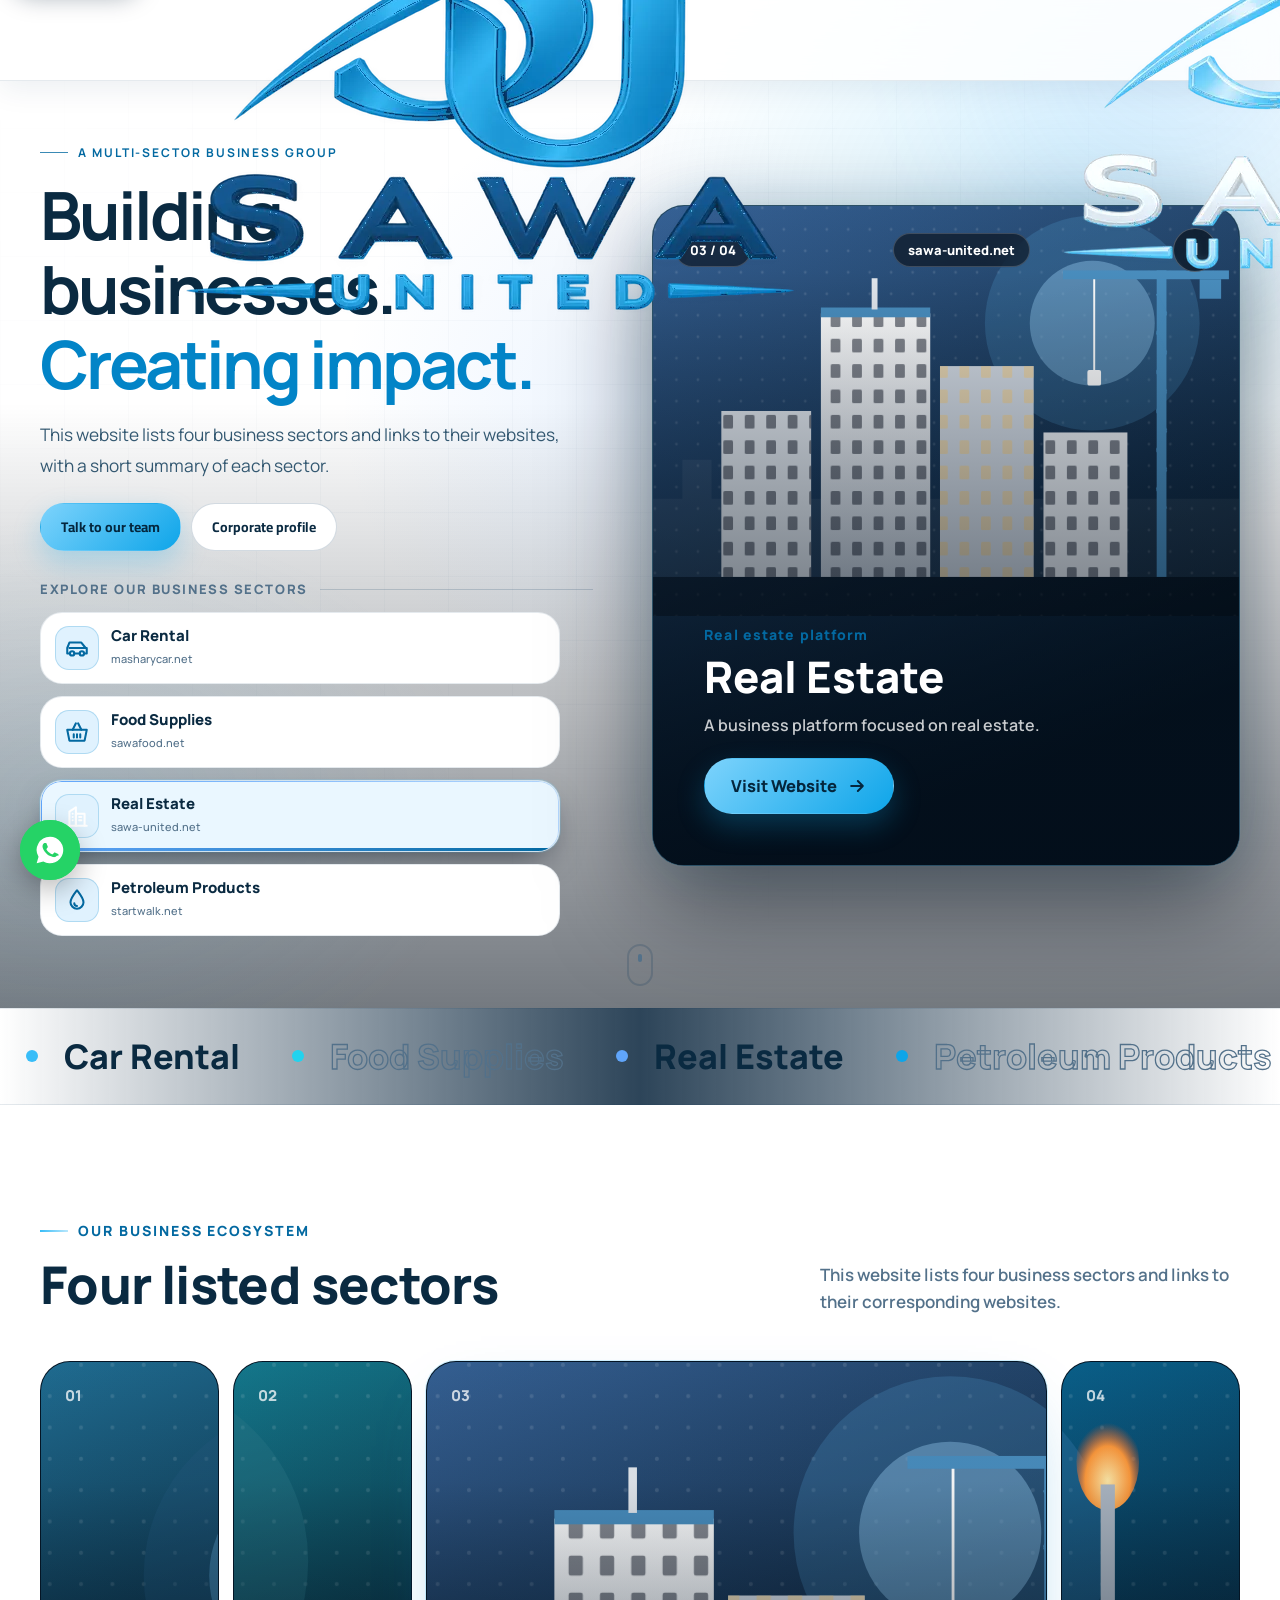
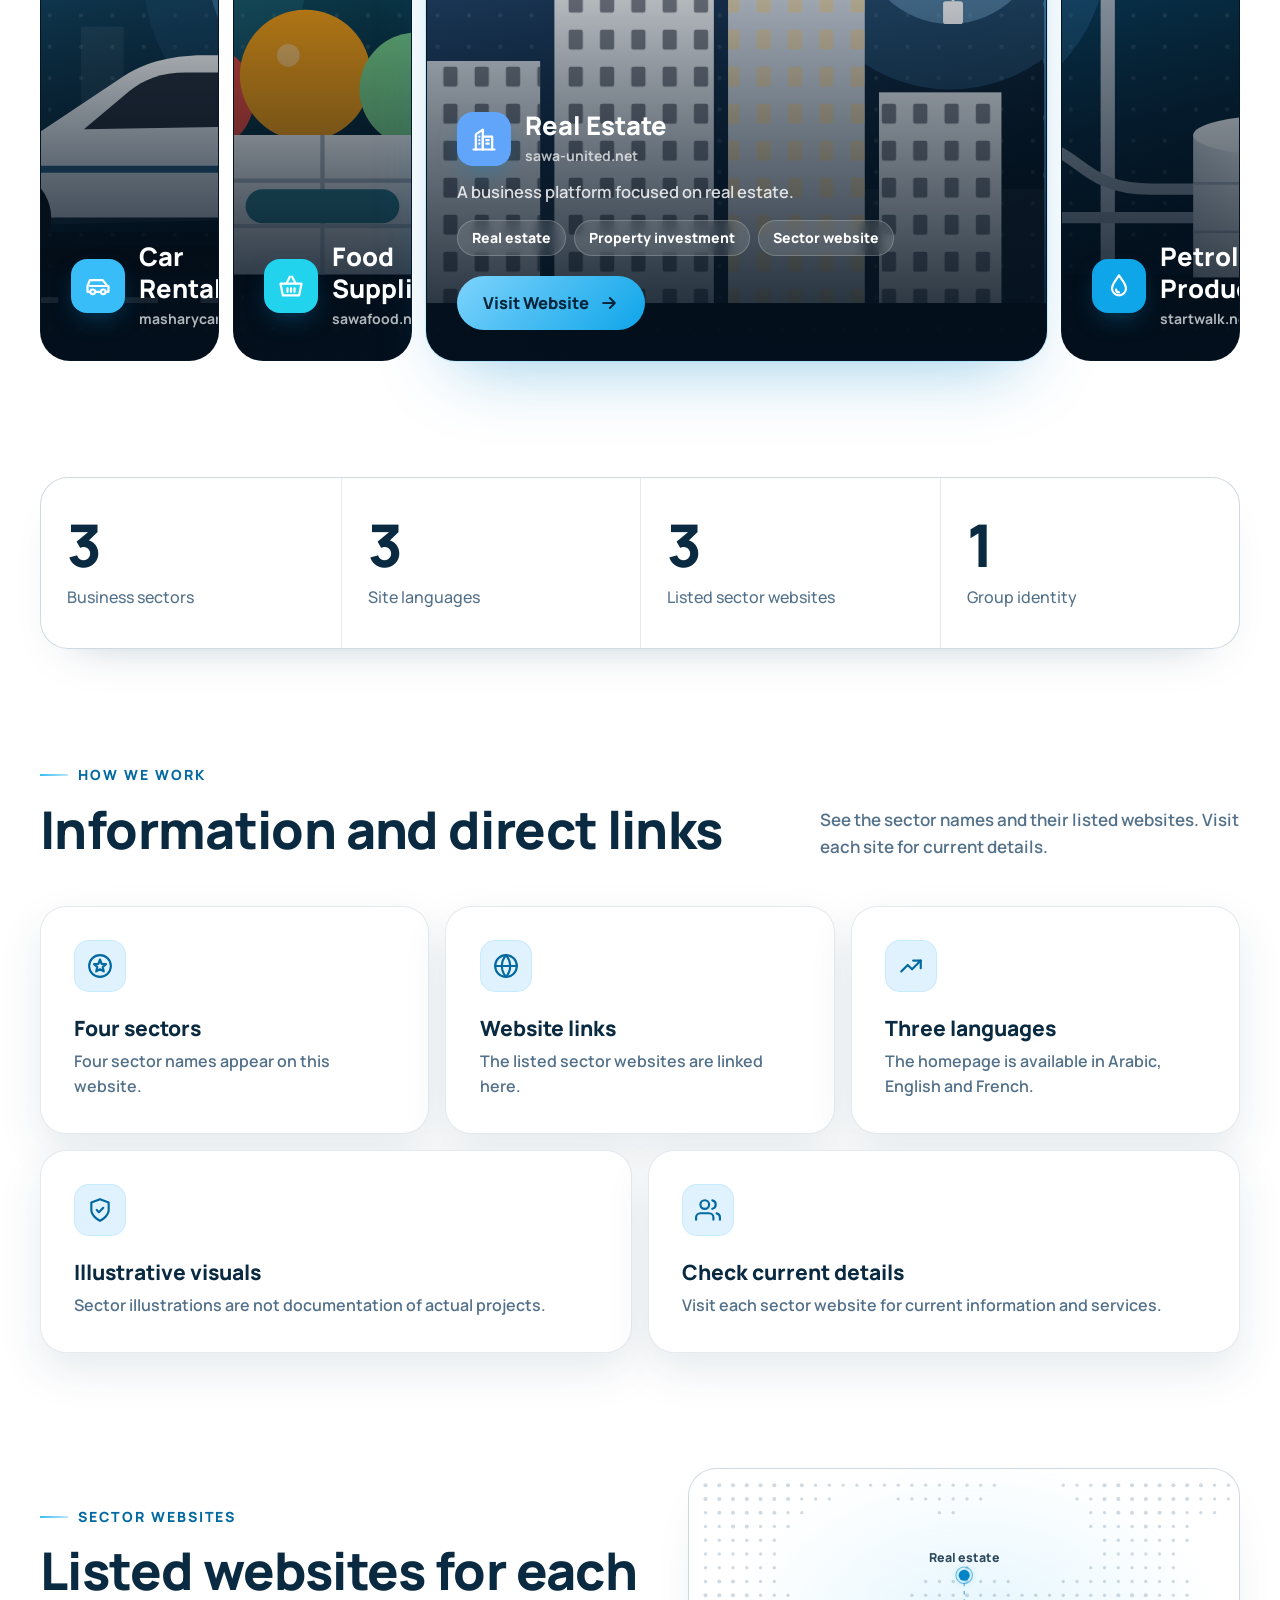
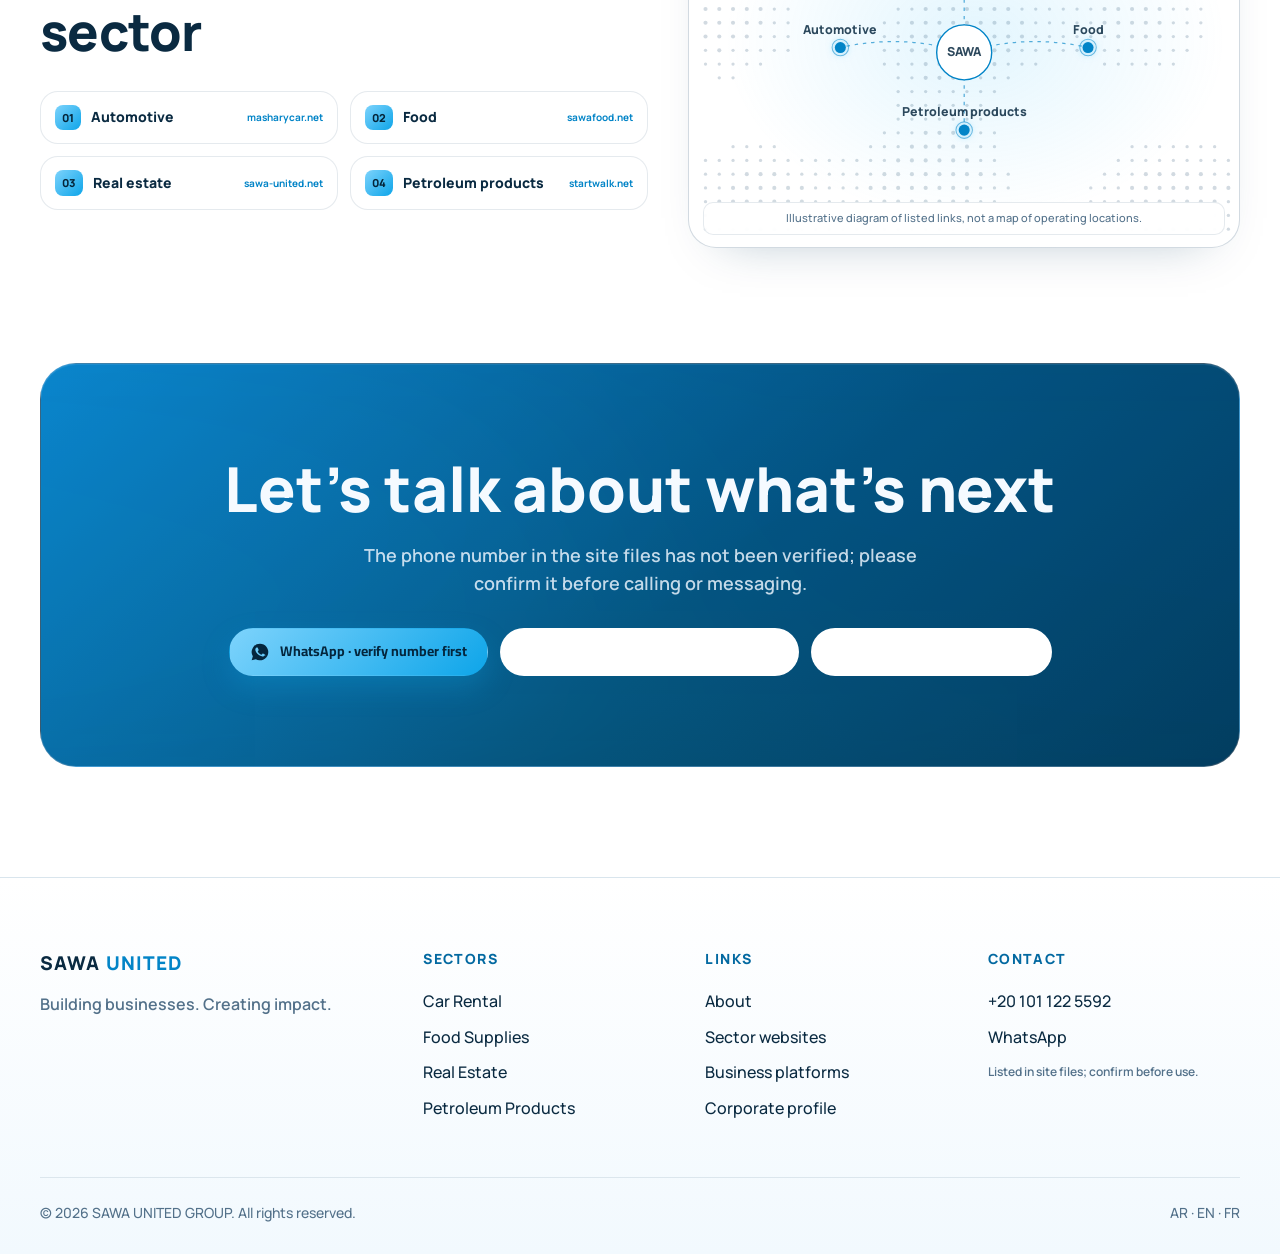
==== commit ae2bd13c: "Redesign: sky-blue and white brand palette - Rebuild the shared design tokens around sky blue (#38bd" ====
--- a/index.html
+++ b/index.html
@@ -5,7 +5,8 @@
 <meta name="viewport" content="width=device-width, initial-scale=1, viewport-fit=cover">
 <title id="pageTitle">SAWA UNITED GROUP | مجموعة سوا يونيتد</title>
 <meta name="description" id="metaDescription" content="تسرد مجموعة سوا يونيتد أربعة قطاعات وروابط مواقعها: العقارات والأغذية والسيارات ومشتقات البترول.">
-<meta name="theme-color" content="#07090E">
+<meta name="theme-color" content="#041423">
+<meta name="theme-color" content="#ffffff" media="(prefers-color-scheme: light)">
 <meta name="robots" content="index,follow,max-image-preview:large">
 <link rel="canonical" href="https://sawaunited.net/">
 <link rel="alternate" hreflang="ar" href="https://sawaunited.net/?lang=ar">
@@ -54,7 +55,7 @@
 <header id="hdr">
   <div class="wrap bar">
     <a href="#top" class="brand" aria-label="SAWA UNITED">
-      <span class="chip"><img src="assets/sawa-header-logo.webp" width="900" height="600" alt="SAWA UNITED"></span>
+      <span class="chip logo-pair"><img class="logo-on-light" src="assets/sawa-header-logo.webp" width="900" height="600" alt="SAWA UNITED"><img class="logo-on-dark" src="assets/sawa-logo-light.webp" width="760" height="507" alt="" aria-hidden="true"></span>
     </a>
     <nav class="main" id="primaryNav" aria-label="التنقل الرئيسي" data-t-aria="navLabel">
       <a href="#businesses" data-t="nav1"></a>
--- a/css/home.css
+++ b/css/home.css
@@ -1,23 +1,23 @@
-@property --acc{syntax:'<color>';inherits:true;initial-value:#F26B3A}
+@property --acc{syntax:'<color>';inherits:true;initial-value:#38BDF8}
 :root{
-  --car:#F26B3A; --food:#22A45D; --estate:#D4A033; --oil:#2F7BEA;
+  --car:#38BDF8; --food:#22D3EE; --estate:#60A5FA; --oil:#0EA5E9;
   --r:26px; --ease:cubic-bezier(.23,1,.32,1);
   --font:'Cairo',system-ui,sans-serif;
 }
 html[lang=en],html[lang=fr]{--font:'Manrope','Cairo',system-ui,sans-serif}
 [data-theme=dark]{
-  --bg:#06070A; --bg2:#0A0D14; --surface:#0F141C; --surface2:#131924;
-  --line:rgba(255,255,255,.07); --line2:rgba(255,255,255,.14);
-  --ink:#F2F5F9; --muted:#8FA0B2; --gold:#E3B85A; --gold-ink:#080A0F;
-  --grid:rgba(255,255,255,.035); --shadow:0 40px 90px -40px rgba(0,0,0,.9);
-  --glass:rgba(6,7,10,.68); --glass-border:rgba(255,255,255,.09);
+  --bg:#041423; --bg2:#061C30; --surface:#08243C; --surface2:#0B2E4A;
+  --line:rgba(186,230,253,.12); --line2:rgba(186,230,253,.24);
+  --ink:#F5FAFF; --muted:#9DB6CC; --gold:#38BDF8; --gold-ink:#052539;
+  --grid:rgba(186,230,253,.05); --shadow:0 40px 90px -40px rgba(0,8,18,.9);
+  --glass:rgba(4,20,35,.74); --glass-border:rgba(186,230,253,.14);
 }
 [data-theme=light]{
-  --bg:#F7F5F0; --bg2:#EFECE4; --surface:#FFFFFF; --surface2:#F8F6F2;
-  --line:rgba(11,15,20,.07); --line2:rgba(11,15,20,.15);
-  --ink:#0A0D14; --muted:#555F6C; --gold:#A97A12; --gold-ink:#FFFFFF;
-  --grid:rgba(11,15,20,.045); --shadow:0 40px 90px -38px rgba(40,30,10,.3);
-  --glass:rgba(247,245,240,.75); --glass-border:rgba(11,15,20,.1);
+  --bg:#FFFFFF; --bg2:#F2F9FE; --surface:#FFFFFF; --surface2:#F6FBFE;
+  --line:rgba(7,54,88,.09); --line2:rgba(7,54,88,.18);
+  --ink:#0A2A41; --muted:#53718A; --gold:#0369A1; --gold-ink:#04263D;
+  --grid:rgba(7,54,88,.05); --shadow:0 40px 90px -38px rgba(7,54,88,.22);
+  --glass:rgba(255,255,255,.82); --glass-border:rgba(7,54,88,.10);
 }
 *{box-sizing:border-box;margin:0;padding:0}
 html{scroll-behavior:smooth;-webkit-text-size-adjust:100%}
@@ -29,16 +29,15 @@
 :focus-visible{outline:3px solid var(--gold);outline-offset:3px;border-radius:10px}
 
 /* ---------- progress + header ---------- */
-#progress{position:fixed;top:0;inset-inline-start:0;height:3px;width:0;background:linear-gradient(90deg,var(--car),var(--food),var(--estate),var(--oil));z-index:100}
+#progress{position:fixed;top:0;inset-inline-start:0;height:3px;width:0;background:linear-gradient(90deg,#0284C7,var(--car),var(--food));z-index:100}
 header{position:fixed;top:0;left:0;right:0;z-index:90;transition:background .4s,border-color .4s,backdrop-filter .4s,border-radius .4s;border-bottom:1px solid transparent}
 header.solid{background:var(--glass);backdrop-filter:blur(20px) saturate(1.5);-webkit-backdrop-filter:blur(20px) saturate(1.5);border-color:var(--glass-border)}
 .bar{display:flex;align-items:center;gap:14px;height:76px}
 .brand{display:flex;align-items:center;gap:10px;flex-shrink:0}
-.brand .chip{background:#0B0F14;border-radius:14px;padding:6px 10px;display:flex;align-items:center;min-height:46px}
-[data-theme=dark] .brand .chip{background:transparent;padding:0}
+.brand .chip{background:transparent;border-radius:14px;padding:0;display:flex;align-items:center;min-height:46px}
 .brand img{height:40px;width:auto}
-.wordmark{display:none;font-weight:900;font-size:19px;letter-spacing:.06em;color:#fff;white-space:nowrap}
-.wordmark i{font-style:normal;color:#DDAE45}
+.wordmark{display:none;font-weight:900;font-size:19px;letter-spacing:.06em;color:var(--ink);white-space:nowrap}
+.wordmark i{font-style:normal;color:var(--gold)}
 nav.main{display:flex;gap:4px;margin-inline-start:auto}
 nav.main a{font-size:15.5px;font-weight:800;color:var(--muted);padding:8px 14px;border-radius:999px;transition:color .2s,background .2s}
 nav.main a:hover{color:var(--ink);background:var(--line)}
@@ -46,13 +45,13 @@
 nav.main + .tools{margin-inline-start:6px}
 .seg{display:flex;background:var(--surface);border:1px solid var(--line);border-radius:999px;padding:4px}
 .seg button{font-size:14px;font-weight:800;color:var(--muted);border-radius:999px;padding:6px 12px;min-width:42px;transition:.25s var(--ease)}
-.seg button.on{background:var(--ink);color:var(--bg)}
+.seg button.on{background:linear-gradient(135deg,#7dd3fc,#0ea5e9);color:#052539;box-shadow:0 6px 16px rgba(14,165,233,.28)}
 .icon-btn{width:44px;height:44px;border-radius:50%;display:grid;place-items:center;background:var(--surface);border:1px solid var(--line);transition:transform .3s var(--ease),background .3s}
 .icon-btn:hover{transform:rotate(18deg)}
 .icon-btn svg{width:21px;height:21px}
 .theme .sun{display:none}[data-theme=dark] .theme .sun{display:block}[data-theme=dark] .theme .moon{display:none}
-.cta-mini{display:inline-flex;align-items:center;gap:8px;background:var(--gold);color:var(--gold-ink);font-weight:900;font-size:15px;padding:11px 18px;border-radius:999px;transition:transform .25s var(--ease),box-shadow .25s}
-.cta-mini:hover{transform:translateY(-2px);box-shadow:0 10px 26px -10px var(--gold)}
+.cta-mini{display:inline-flex;align-items:center;gap:8px;background:linear-gradient(135deg,#7dd3fc,#0ea5e9);color:var(--gold-ink);font-weight:900;font-size:15px;padding:11px 18px;border-radius:999px;box-shadow:0 8px 22px -8px rgba(14,165,233,.55);transition:transform .25s var(--ease),box-shadow .25s}
+.cta-mini:hover{transform:translateY(-2px);box-shadow:0 14px 30px -10px rgba(2,132,199,.6)}
 .cta-mini svg{width:18px;height:18px}
 
 
@@ -69,10 +68,10 @@
 .tabs{display:flex;flex-direction:column;gap:10px;width:100%;max-width:none}
 .tab{--c:var(--car);position:relative;display:flex;align-items:center;gap:12px;width:100%;max-width:none;padding:16px 18px;border-radius:20px;background:var(--surface);border:1px solid var(--line);text-align:start;overflow:hidden;transition:border-color .3s var(--ease),transform .3s var(--ease),background .3s var(--ease),box-shadow .3s var(--ease);box-sizing:border-box}
 .tab::before{content:"";position:absolute;inset:0;border-radius:20px;padding:1px;background:linear-gradient(90deg,var(--c),color-mix(in srgb,var(--c) 40%,transparent));-webkit-mask:linear-gradient(#fff 0 0) content-box,linear-gradient(#fff 0 0);-webkit-mask-composite:destination-out;mask-composite:exclude;opacity:0;transition:opacity .3s var(--ease)}
-.tab:hover{border-color:color-mix(in srgb,var(--c) 55%,transparent);background:color-mix(in srgb,var(--c) 6%,var(--surface));transform:translateY(-2px)}
+.tab:hover{border-color:color-mix(in srgb,var(--c) 55%,transparent);background:color-mix(in srgb,var(--c) 8%,var(--surface));transform:translateY(-2px)}
 .tab:hover::before{opacity:1}
 .tab:active{transform:translateY(0);scale:.985}
-.tab.active{border-color:var(--c);background:color-mix(in srgb,var(--c) 12%,var(--surface));box-shadow:0 10px 30px -10px color-mix(in srgb,var(--c) 35%,transparent)}
+.tab.active{border-color:var(--c);background:color-mix(in srgb,var(--c) 14%,var(--surface));box-shadow:0 14px 34px -14px rgba(2,12,24,.55),0 0 0 1px color-mix(in srgb,var(--c) 40%,transparent)}
 .tab.active::before{opacity:1}
 .tab .ti{width:48px;height:48px;flex-shrink:0;border-radius:14px;display:grid;place-items:center;background:color-mix(in srgb,var(--c) 18%,transparent);color:var(--c);transition:.3s var(--ease);box-shadow:inset 0 0 0 1px color-mix(in srgb,var(--c) 25%,transparent)}
 .tab.active .ti{background:var(--c);color:#fff;box-shadow:0 8px 24px -8px var(--c)}
@@ -86,13 +85,13 @@
 @keyframes fillp{to{width:100%}}
 
 /* stage */
-.stage{position:relative;aspect-ratio:4/4.5;border-radius:36px;overflow:hidden;box-shadow:var(--shadow);transform:perspective(1200px) rotateX(var(--rx,0deg)) rotateY(var(--ry,0deg));transition:transform .5s var(--ease);background:#05070A;isolation:isolate;border:1px solid var(--line)}
+.stage{position:relative;aspect-ratio:4/4.5;border-radius:36px;overflow:hidden;box-shadow:var(--shadow),0 0 70px rgba(56,189,248,.12);transform:perspective(1200px) rotateX(var(--rx,0deg)) rotateY(var(--ry,0deg));transition:transform .5s var(--ease);background:#04121F;isolation:isolate;border:1px solid rgba(125,211,252,.22)}
 .layer{position:absolute;inset:0;opacity:0;transform:scale(1.08);transition:opacity .9s var(--ease),transform 1.6s var(--ease)}
 .layer.on{opacity:1;transform:scale(1)}
-.art{position:absolute;inset:0;background:linear-gradient(160deg,color-mix(in srgb,var(--c) 62%,#05070A),#05070A 78%)}
+.art{position:absolute;inset:0;background:linear-gradient(160deg,color-mix(in srgb,var(--c) 55%,#04121F),#04121F 80%)}
 .art svg{position:absolute;inset:0;width:100%;height:100%}
 .art .photo{position:absolute;inset:0;background-size:cover;background-position:center}
-.stage::after{content:"";position:absolute;inset:0;background:linear-gradient(180deg,rgba(5,7,10,0) 35%,rgba(5,7,10,.88) 100%);z-index:1;pointer-events:none}
+.stage::after{content:"";position:absolute;inset:0;background:linear-gradient(180deg,rgba(3,12,22,0) 30%,rgba(3,14,26,.9) 100%);z-index:1;pointer-events:none}
 .stage-top{position:absolute;top:20px;inset-inline:20px;display:flex;justify-content:space-between;align-items:center;z-index:2;color:#fff}
 .pill{font-size:13px;font-weight:800;background:rgba(255,255,255,.14);backdrop-filter:blur(8px);-webkit-backdrop-filter:blur(8px);border:1px solid rgba(255,255,255,.2);border-radius:999px;padding:6px 14px;font-family:'Manrope',sans-serif;direction:ltr}
 .stage-body{position:absolute;bottom:0;inset-inline:0;padding:28px;z-index:2;color:#fff}
@@ -108,10 +107,10 @@
 .btn:hover svg.arr{transform:translateX(4px)}
 [dir=rtl] svg.arr{transform:scaleX(-1)}
 [dir=rtl] .btn:hover svg.arr{transform:scaleX(-1) translateX(4px)}
-.btn-acc{background:var(--acc);color:#fff;box-shadow:0 14px 34px -14px var(--acc)}
-.btn-white{background:#fff;color:#0A0D14}
+.btn-acc{background:linear-gradient(135deg,#7dd3fc,#0ea5e9);color:#052539;box-shadow:0 14px 34px -14px rgba(14,165,233,.65)}
+.btn-white{background:linear-gradient(135deg,#7dd3fc,#0ea5e9);color:#052539;box-shadow:0 12px 28px -12px rgba(14,165,233,.6)}
 .btn-line{border:1.5px solid var(--line2);color:var(--ink)}
-.btn-line:hover{border-color:var(--ink);background:rgba(255,255,255,.03)}
+.btn-line:hover{border-color:var(--gold);background:rgba(56,189,248,.08);color:var(--gold)}
 .btn-wa{background:#25D366;color:#06230F;box-shadow:0 12px 28px -10px rgba(37,211,102,.45)}
 .scroll-hint{position:absolute;bottom:22px;left:50%;transform:translateX(-50%);width:26px;height:42px;border:2px solid var(--line2);border-radius:20px}
 .scroll-hint::after{content:"";position:absolute;top:8px;left:50%;width:4px;height:8px;margin-left:-2px;border-radius:2px;background:var(--muted);animation:sh 1.8s infinite}
@@ -139,11 +138,11 @@
 
 /* panels */
 .panels{display:flex;gap:14px;height:600px}
-.panel{--c:var(--car);position:relative;flex:1;border-radius:var(--r);overflow:hidden;cursor:pointer;transition:flex 0.8s var(--ease);background:#05070A;min-width:0;isolation:isolate;border:1px solid var(--line)}
+.panel{--c:var(--car);position:relative;flex:1;border-radius:var(--r);overflow:hidden;cursor:pointer;transition:flex 0.8s var(--ease),box-shadow .5s var(--ease);background:#04121F;min-width:0;isolation:isolate;border:1px solid var(--line)}
 .panel.active{flex:3.5}
 .panel .art{transition:transform 1.4s var(--ease)}
 .panel:hover .art{transform:scale(1.03)}
-.panel::after{content:"";position:absolute;inset:0;background:linear-gradient(180deg,rgba(5,7,10,.08) 25%,rgba(5,7,10,.94) 100%);z-index:1}
+.panel::after{content:"";position:absolute;inset:0;background:linear-gradient(180deg,rgba(4,18,31,.05) 20%,rgba(3,16,29,.92) 100%);z-index:1}
 .p-in{position:absolute;inset:0;z-index:2;display:flex;flex-direction:column;justify-content:flex-end;padding:30px;color:#fff}
 .p-num{position:absolute;top:22px;inset-inline-start:24px;font-family:'Manrope',sans-serif;font-weight:800;font-size:15px;color:rgba(255,255,255,.75)}
 .p-ico{width:54px;height:54px;border-radius:16px;background:var(--c);display:grid;place-items:center;margin-bottom:14px;box-shadow:0 10px 30px -8px var(--c)}
@@ -170,11 +169,11 @@
 .why{display:grid;grid-template-columns:repeat(6,1fr);gap:16px}
 .card{position:relative;grid-column:span 2;background:var(--surface);border:1px solid var(--line);border-radius:var(--r);padding:32px 28px;overflow:hidden;transition:transform .4s var(--ease),border-color .3s,box-shadow .3s var(--ease)}
 .card:nth-child(4),.card:nth-child(5){grid-column:span 3}
-.card::before{content:"";position:absolute;inset:0;background:radial-gradient(500px circle at var(--x,50%) var(--y,50%),color-mix(in srgb,var(--gold) 20%,transparent),transparent 65%);opacity:0;transition:opacity .4s var(--ease)}
+.card::before{content:"";position:absolute;inset:0;background:radial-gradient(520px circle at var(--x,50%) var(--y,50%),rgba(56,189,248,.20),transparent 65%);opacity:0;transition:opacity .4s var(--ease)}
 .card:hover{transform:translateY(-6px);border-color:var(--line2);box-shadow:0 20px 50px -15px rgba(0,0,0,.6)}
 .card:hover::before{opacity:1}
 .card>*{position:relative}
-.card .ci{width:52px;height:52px;border-radius:15px;display:grid;place-items:center;background:color-mix(in srgb,var(--gold) 14%,transparent);color:var(--gold);margin-bottom:22px}
+.card .ci{width:52px;height:52px;border-radius:15px;display:grid;place-items:center;background:linear-gradient(140deg,rgba(125,211,252,.22),rgba(14,165,233,.10));box-shadow:inset 0 0 0 1px rgba(125,211,252,.25);color:var(--gold);margin-bottom:22px}
 .card .ci svg{width:26px;height:26px}
 .card h5{font-size:21px;font-weight:900;margin-bottom:6px;line-height:1.35}
 .card p{color:var(--muted);font-size:16px;font-weight:600}
@@ -184,8 +183,8 @@
 .map{position:relative;aspect-ratio:16/11;border-radius:var(--r);background:var(--surface);border:1px solid var(--line);overflow:hidden}
 .map svg{width:100%;height:100%}
 .map .dot{fill:var(--line2)}
-.map .pin{fill:var(--gold);transition:r .3s}
-.map .ring{fill:none;stroke:var(--gold);stroke-width:1.5;opacity:.5;transform-box:fill-box;transform-origin:center;animation:ring 2.4s infinite}
+.map .pin{fill:var(--gold);transition:r .3s;filter:drop-shadow(0 0 6px rgba(56,189,248,.6))}
+.map .ring{fill:none;stroke:var(--gold);stroke-width:1.5;opacity:.55;transform-box:fill-box;transform-origin:center;animation:ring 2.4s infinite}
 @keyframes ring{from{transform:scale(.4);opacity:.8}to{transform:scale(2.2);opacity:0}}
 .map .lbl{font-family:var(--font);font-size:18px;font-weight:900;fill:var(--ink);opacity:.85;transition:opacity .3s}
 .map g.hl .lbl,.map g:hover .lbl{opacity:1}
@@ -194,20 +193,21 @@
 .map-note{position:absolute;inset-inline:14px;inset-block-end:12px;margin:0;padding:7px 10px;border:1px solid var(--line);border-radius:10px;color:var(--muted);background:var(--glass);font-size:11px;line-height:1.5;text-align:center;backdrop-filter:blur(8px)}
 .platform-list{display:grid;grid-template-columns:1fr 1fr;gap:12px;margin-top:28px}
 .platform-entry{display:flex;align-items:center;gap:10px;min-width:0;background:var(--surface);border:1px solid var(--line);border-radius:16px;padding:13px 14px;font-size:14px;font-weight:800;transition:.3s var(--ease);cursor:default}
-.platform-entry code{flex:0 0 auto;font-family:'Manrope',sans-serif;font-size:11px;font-weight:800;background:var(--ink);color:var(--bg);border-radius:8px;padding:4px 7px}
+.platform-entry code{flex:0 0 auto;font-family:'Manrope',sans-serif;font-size:11px;font-weight:800;background:linear-gradient(135deg,#7dd3fc,#0ea5e9);color:#052539;border-radius:8px;padding:4px 7px}
 .platform-entry span{min-width:0;line-height:1.35}
 .platform-entry small{margin-inline-start:auto;color:var(--gold);font:700 10px/1.3 'Manrope',sans-serif;white-space:nowrap}
 .platform-entry:hover,.platform-entry.hl{border-color:var(--gold);transform:translateX(4px)}
 [dir=rtl] .platform-entry:hover,[dir=rtl] .platform-entry.hl{transform:translateX(-4px)}
 
 /* CTA */
-.cta{position:relative;border-radius:36px;padding:clamp(40px,7vw,90px) clamp(24px,6vw,80px);overflow:hidden;background:#0B0F14;color:#fff;text-align:center;isolation:isolate}
-.cta::before{content:"";position:absolute;inset:-40%;background:conic-gradient(from 0deg,var(--car),var(--food),var(--estate),var(--oil),var(--car));opacity:.35;filter:blur(80px);animation:spin 18s linear infinite;z-index:-1}
+.cta{position:relative;border-radius:36px;padding:clamp(40px,7vw,90px) clamp(24px,6vw,80px);overflow:hidden;background:linear-gradient(150deg,#0a3a5c,#041527 68%);border:1px solid rgba(125,211,252,.28);color:#fff;text-align:center;isolation:isolate;box-shadow:0 40px 100px -50px rgba(2,132,199,.55),inset 0 1px 0 rgba(186,230,253,.14)}
+.cta::before{content:"";position:absolute;inset:-40%;background:conic-gradient(from 0deg,var(--car),#0284C7,var(--food),var(--oil),var(--car));opacity:.28;filter:blur(80px);animation:spin 18s linear infinite;z-index:-1}
 @keyframes spin{to{transform:rotate(360deg)}}
 .cta h3{font-size:clamp(32px,5vw,62px);font-weight:900;line-height:1.15}
-.cta p{color:rgba(255,255,255,.75);font-size:18px;max-width:560px;margin:16px auto 30px;font-weight:600}
+.cta p{color:rgba(239,247,255,.82);font-size:18px;max-width:560px;margin:16px auto 30px;font-weight:600}
 .cta .row{display:flex;gap:12px;justify-content:center;flex-wrap:wrap}
-.cta .btn-line{color:#fff;border-color:rgba(255,255,255,.35)}
+.cta .btn-line{color:#fff;border-color:rgba(255,255,255,.38);background:rgba(255,255,255,.06)}
+.cta .btn-line:hover{border-color:#fff;background:rgba(255,255,255,.14);color:#fff}
 
 /* footer */
 footer{padding:70px 0 calc(30px + env(safe-area-inset-bottom));border-top:1px solid var(--line);margin-top:110px;background:var(--bg2)}
@@ -220,7 +220,7 @@
 .f-note{display:block;margin-top:8px;color:var(--muted);font-size:12px;font-weight:600;line-height:1.5}
 .f-bot{display:flex;justify-content:space-between;gap:12px;flex-wrap:wrap;margin-top:50px;padding-top:24px;border-top:1px solid var(--line);color:var(--muted);font-size:14px}
 
-.fab{position:fixed;bottom:calc(20px + env(safe-area-inset-bottom));inset-inline-start:20px;width:60px;height:60px;border-radius:50%;background:#25D366;display:grid;place-items:center;box-shadow:0 12px 30px -8px rgba(37,211,102,.6);z-index:80;transition:transform .3s var(--ease)}
+.fab{position:fixed;bottom:calc(20px + env(safe-area-inset-bottom));inset-inline-start:20px;width:60px;height:60px;border-radius:50%;background:#25D366;display:grid;place-items:center;box-shadow:0 12px 30px -8px rgba(37,211,102,.6),0 0 0 6px rgba(56,189,248,.10);z-index:80;transition:transform .3s var(--ease)}
 .fab:hover{transform:scale(1.08)}
 .fab svg{width:32px;height:32px;fill:#fff}
 .fab::after{content:"";position:absolute;inset:0;border-radius:50%;border:2px solid #25D366;animation:ring 2.4s infinite}
--- a/css/design-system.css
+++ b/css/design-system.css
@@ -34,44 +34,62 @@
 }
 
 :root {
-  --su-bg: #07090e;
-  --su-bg-raised: #0c1016;
-  --su-surface: #111720;
-  --su-surface-raised: #171e28;
-  --su-text: #f4f2ed;
-  --su-muted: #a4adb8;
-  --su-muted-strong: #c2c8cf;
-  --su-line: rgb(255 255 255 / 8%);
-  --su-line-strong: rgb(255 255 255 / 15%);
-  --su-gold: #d4a64b;
-  --su-gold-bright: #f0cf7b;
-  --su-gold-soft: rgb(212 166 75 / 14%);
-  --su-blue: #7698c4;
-  --su-focus: #f0cf7b;
+  /* ---- Sky-blue + white brand palette ---------------------------------
+     Legacy token names (--su-gold*) are preserved because hundreds of
+     rules reference them; they now carry the sky-blue accent.          */
+  --su-sky-50: #f2fafe;
+  --su-sky-100: #dff3fd;
+  --su-sky-200: #b9e7fc;
+  --su-sky-300: #7dd3fc;
+  --su-sky-400: #38bdf8;
+  --su-sky-500: #0ea5e9;
+  --su-sky-600: #0284c7;
+  --su-sky-700: #0369a1;
+  --su-navy: #052c46;
+  --su-ink: #062134;
+
+  /* Dark = midnight sea: deep navy surfaces, white type, sky accents. */
+  --su-bg: #041423;
+  --su-bg-raised: #061c30;
+  --su-surface: #08243c;
+  --su-surface-raised: #0b2e4a;
+  --su-text: #f5faff;
+  --su-muted: #9db6cc;
+  --su-muted-strong: #c3d8e9;
+  --su-line: rgb(186 230 253 / 12%);
+  --su-line-strong: rgb(186 230 253 / 24%);
+  --su-gold: #38bdf8;
+  --su-gold-bright: #7dd3fc;
+  --su-gold-soft: rgb(56 189 248 / 14%);
+  --su-blue: #bae6fd;
+  --su-focus: #7dd3fc;
+  --su-on-accent: #052539;
   --su-radius-sm: 12px;
   --su-radius-md: 20px;
   --su-radius-lg: 30px;
-  --su-shadow: 0 32px 90px rgb(0 0 0 / 38%);
+  --su-shadow: 0 32px 90px rgb(1 12 24 / 45%);
   --su-font-ar: "Cairo", "Noto Sans Arabic", Tahoma, sans-serif;
   --su-font-latin: "Manrope", "Cairo", Arial, sans-serif;
   color-scheme: dark;
 }
 html[data-theme="light"] {
-  --su-bg: #f5f2eb;
-  --su-bg-raised: #eeeae1;
-  --su-surface: #fffefa;
-  --su-surface-raised: #f8f5ee;
-  --su-text: #171a1f;
-  --su-muted: #626b75;
-  --su-muted-strong: #424b55;
-  --su-line: rgb(18 23 29 / 9%);
-  --su-line-strong: rgb(18 23 29 / 16%);
-  --su-gold: #98701e;
-  --su-gold-bright: #866115;
-  --su-gold-soft: rgb(152 112 30 / 12%);
-  --su-blue: #42658f;
-  --su-focus: #694707;
-  --su-shadow: 0 28px 70px rgb(55 43 23 / 14%);
+  /* Light = white canvas, deep-blue type, sky accents. */
+  --su-bg: #ffffff;
+  --su-bg-raised: #f2f9fe;
+  --su-surface: #ffffff;
+  --su-surface-raised: #f6fbfe;
+  --su-text: #0a2a41;
+  --su-muted: #53718a;
+  --su-muted-strong: #335871;
+  --su-line: rgb(7 54 88 / 10%);
+  --su-line-strong: rgb(7 54 88 / 18%);
+  --su-gold: #0284c7;
+  --su-gold-bright: #0369a1;
+  --su-gold-soft: rgb(14 165 233 / 10%);
+  --su-blue: #0c4a6e;
+  --su-focus: #0369a1;
+  --su-on-accent: #04263d;
+  --su-shadow: 0 28px 70px rgb(7 54 88 / 12%);
   color-scheme: light;
 }
 html { scroll-behavior: smooth; -webkit-text-size-adjust: 100%; }
@@ -86,8 +104,9 @@
   inset-inline-start: 12px;
   padding: 12px 18px;
   border-radius: 999px;
-  color: #17130b;
-  background: var(--su-gold-bright);
+  color: var(--su-on-accent);
+  background: var(--su-sky-300);
+  box-shadow: 0 10px 24px rgb(2 30 52 / 35%);
   font: 700 14px/1.3 var(--su-font-ar);
   transform: translateY(-160%);
   transition: transform .2s ease;
@@ -127,19 +146,23 @@
 }
 .su-button:hover { transform: translateY(-2px); }
 .su-button--gold {
-  color: #15120b;
-  background: linear-gradient(135deg, #f0cf7b, #c99735);
-  box-shadow: 0 10px 28px rgb(212 166 75 / 18%);
-}
+  color: var(--su-on-accent);
+  background: linear-gradient(135deg, #7dd3fc, #0ea5e9);
+  box-shadow: 0 12px 30px rgb(14 165 233 / 26%);
+}
+.su-button--gold:hover { box-shadow: 0 16px 36px rgb(14 165 233 / 34%); }
 .su-button--glass {
   color: var(--su-text);
-  background: rgb(255 255 255 / 3%);
+  background: rgb(255 255 255 / 4%);
   border-color: var(--su-line-strong);
   backdrop-filter: blur(14px);
 }
+.su-button--glass:hover { border-color: var(--su-sky-300); color: var(--su-sky-200); }
+html[data-theme="light"] .su-button--glass { background: #fff; }
+html[data-theme="light"] .su-button--glass:hover { color: #0369a1; border-color: #7dd3fc; }
 .su-glass {
   border: 1px solid var(--su-line-strong);
-  background: rgb(12 16 22 / 72%);
+  background: rgb(4 20 35 / 72%);
   box-shadow: var(--su-shadow);
   backdrop-filter: blur(18px) saturate(1.15);
 }
@@ -169,15 +192,21 @@
   --ink: var(--su-text);
   --muted: var(--su-muted);
   --gold: var(--su-gold);
-  --gold-ink: #17130b;
-  --grid: rgb(255 255 255 / 3%);
+  --gold-ink: var(--su-on-accent);
+  --grid: rgb(186 230 253 / 5%);
   --shadow: var(--su-shadow);
-  --glass: rgb(7 9 14 / 78%);
+  --glass: rgb(4 20 35 / 82%);
   --glass-border: var(--su-line-strong);
-  --car: #b97858;
-  --food: #78927a;
-  --estate: #d4a64b;
-  --oil: #6e8fb8;
+  /* Four sector hues, all blue family so the palette stays on brand. */
+  --car: #38bdf8;
+  --food: #22d3ee;
+  --estate: #60a5fa;
+  --oil: #0ea5e9;
+  /* Soft sector tints for card / panel washes in the light theme. */
+  --car-wash: #eaf8ff;
+  --food-wash: #e9fbff;
+  --estate-wash: #eef6ff;
+  --oil-wash: #ecf8ff;
   --font: var(--su-font-ar);
   --r: var(--su-radius-lg);
   --ease: cubic-bezier(.2, .75, .25, 1);
@@ -197,16 +226,20 @@
   --line2: var(--su-line-strong);
   --ink: var(--su-text);
   --muted: var(--su-muted);
-  --gold-ink: #fff;
-  --grid: rgb(18 23 29 / 4%);
-  --glass: rgb(245 242 235 / 84%);
-  --glass-border: var(--su-line-strong);
+  --gold-ink: var(--su-on-accent);
+  --grid: rgb(7 54 88 / 5%);
+  --glass: rgb(255 255 255 / 86%);
+  --glass-border: var(--su-line);
+  --car: #0284c7;
+  --food: #0891b2;
+  --estate: #2563eb;
+  --oil: #0ea5e9;
 }
 body.home-page header#hdr {
   inset: 0 0 auto;
   border-block-end: 1px solid var(--glass-border);
   background: var(--glass);
-  box-shadow: 0 8px 35px rgb(0 0 0 / 10%);
+  box-shadow: 0 8px 35px rgb(1 16 30 / 14%);
   backdrop-filter: blur(20px) saturate(1.3);
   -webkit-backdrop-filter: blur(20px) saturate(1.3);
 }
@@ -219,19 +252,22 @@
 body.home-page #progress { width: 100%; transform: scaleX(0); transform-origin: left center; }
 html[dir="rtl"] body.home-page #progress { transform-origin: right center; }
 body.home-page .brand img { width: 154px; height: 54px; object-fit: contain; }
+body.home-page .brand .chip.logo-pair { min-height: 54px; }
+body.home-page .brand .chip.logo-pair img { display: block; }
 body.home-page nav.main { gap: 2px; }
 body.home-page nav.main a { padding: 10px 12px; font-size: 14px; font-weight: 700; }
 body.home-page .tools { gap: 8px; }
 body.home-page .seg { background: var(--surface); border-color: var(--line); }
 body.home-page .seg button { min-height: 38px; }
-body.home-page .cta-mini { min-height: 46px; color: #17130b; background: linear-gradient(135deg, #f0cf7b, #c99735); }
+body.home-page .cta-mini { min-height: 46px; color: var(--su-on-accent); background: linear-gradient(135deg, #7dd3fc, #0ea5e9); box-shadow: 0 8px 22px rgb(14 165 233 / 28%); }
 body.home-page .hero {
   min-height: min(980px, max(800px, 100svh));
   height: auto;
   padding: clamp(122px, 15vh, 164px) 0 clamp(64px, 8vh, 96px);
   background:
-    radial-gradient(ellipse 48% 48% at 83% 23%, rgb(81 117 160 / 15%), transparent 72%),
-    radial-gradient(ellipse 42% 38% at 8% 78%, rgb(212 166 75 / 8%), transparent 70%),
+    radial-gradient(ellipse 50% 50% at 84% 20%, rgb(56 189 248 / 20%), transparent 70%),
+    radial-gradient(ellipse 44% 40% at 6% 80%, rgb(125 211 252 / 12%), transparent 72%),
+    linear-gradient(180deg, rgb(2 12 24 / 0%) 40%, rgb(2 12 24 / 55%) 100%),
     var(--bg);
   isolation: isolate;
 }
@@ -301,11 +337,11 @@
 body.home-page .rotation-toggle:disabled { cursor: not-allowed; opacity: .68; }
 body.home-page .stage {
   border-radius: 28px;
-  border-color: rgb(240 207 123 / 22%);
-  background: #090c11;
-  box-shadow: 0 35px 100px rgb(0 0 0 / 48%), 0 0 0 1px rgb(255 255 255 / 2%);
-}
-body.home-page .stage::after { background: linear-gradient(180deg, rgb(5 7 10 / 4%) 14%, rgb(5 7 10 / 76%) 100%); }
+  border-color: rgb(125 211 252 / 32%);
+  background: #04121f;
+  box-shadow: 0 35px 100px rgb(0 10 20 / 55%), 0 0 0 1px rgb(186 230 253 / 6%), 0 0 60px rgb(56 189 248 / 10%);
+}
+body.home-page .stage::after { background: linear-gradient(180deg, rgb(3 12 22 / 2%) 10%, rgb(3 14 26 / 84%) 100%); }
 body.home-page .stage-top { inset-inline: 22px; top: 22px; gap: 10px; }
 body.home-page .stage-top .pill { border: 1px solid rgb(255 255 255 / 18%); background: rgb(5 7 10 / 55%); backdrop-filter: blur(10px); }
 body.home-page .rotation-toggle {
@@ -325,21 +361,21 @@
 body.home-page .stage-body .k { color: var(--su-gold-bright); letter-spacing: .08em; }
 body.home-page .stage-body h2 { font-size: clamp(28px, 3.4vw, 46px); line-height: 1.2; }
 body.home-page .stage-body p { max-width: 42ch; color: rgb(255 255 255 / 78%); font-size: 16px; line-height: 1.8; }
-body.home-page .stage-body .btn { min-height: 46px; border: 1px solid rgb(240 207 123 / 35%); border-radius: 999px; }
-body.home-page .marquee { border-block: 1px solid var(--su-line); background: linear-gradient(90deg, var(--su-bg), var(--su-bg-raised), var(--su-bg)); }
+body.home-page .stage-body .btn { min-height: 46px; border: 1px solid rgb(125 211 252 / 45%); border-radius: 999px; }
+body.home-page .marquee { border-block: 1px solid var(--su-line); background: linear-gradient(90deg, var(--su-bg), rgb(8 36 60 / 85%), var(--su-bg)); }
 body.home-page .sec-head .title { text-wrap: balance; }
 body.home-page .card, body.home-page .country, body.home-page .stats,
 body.home-page .map, body.home-page .cta { border-color: var(--su-line-strong); }
 body.home-page .card { background: linear-gradient(145deg, var(--su-surface-raised), var(--su-surface)); }
-body.home-page .map { background: radial-gradient(ellipse at 52% 45%, rgb(118 152 196 / 9%), transparent 62%), var(--su-surface); }
-body.home-page .cta { background: linear-gradient(145deg, #121820, #080b10); border: 1px solid rgb(212 166 75 / 25%); }
-html[data-theme="light"] body.home-page .cta { color: #f8f5ee; background: linear-gradient(145deg, #1c2026, #0b0d11); }
-body.home-page .cta::before { opacity: .15; filter: blur(96px); }
-body.home-page footer { border-block-start: 1px solid var(--su-line); background: var(--su-bg-raised); }
+body.home-page .map { background: radial-gradient(ellipse at 52% 45%, rgb(56 189 248 / 14%), transparent 62%), var(--su-surface); }
+body.home-page .cta { background: linear-gradient(145deg, #0a3050, #041527); border: 1px solid rgb(125 211 252 / 30%); box-shadow: inset 0 1px 0 rgb(186 230 253 / 12%); }
+html[data-theme="light"] body.home-page .cta { color: #f5faff; background: linear-gradient(140deg, #0b7fc7, #05466f 55%, #032a45); border-color: rgb(255 255 255 / 22%); }
+body.home-page .cta::before { opacity: .22; filter: blur(96px); }
+body.home-page footer { border-block-start: 1px solid var(--su-line); background: linear-gradient(180deg, var(--su-bg), var(--su-bg-raised)); }
 body.home-page .f-grid h6 { color: var(--su-gold-bright); }
 body.home-page .fab { box-shadow: 0 10px 28px rgb(0 0 0 / 28%); }
 body.home-page .fab::after { animation-duration: 3.4s; }
-body.home-page #progress { background: linear-gradient(90deg, var(--su-gold), var(--su-gold-bright)); transform-origin: left center; }
+body.home-page #progress { background: linear-gradient(90deg, var(--su-sky-500), var(--su-sky-300)); transform-origin: left center; }
 body.home-page .menu-toggle,
 body.projects-page .menu-btn {
   display: none;
@@ -460,7 +496,7 @@
   min-height: 100vh;
   color: var(--su-text);
   background:
-    radial-gradient(ellipse 45% 28% at 80% 2%, rgb(118 152 196 / 10%), transparent 72%),
+    radial-gradient(ellipse 50% 30% at 82% 0%, rgb(56 189 248 / 16%), transparent 70%),
     var(--su-bg);
   font-family: var(--su-font-latin);
 }
@@ -476,18 +512,18 @@
   --gold: var(--su-gold);
   --gold2: var(--su-gold-bright);
   --white: var(--su-text);
-  background: radial-gradient(ellipse 45% 28% at 80% 2%, rgb(66 101 143 / 8%), transparent 72%), var(--su-bg);
+  background: radial-gradient(ellipse 55% 34% at 82% 0%, rgb(56 189 248 / 16%), transparent 70%), var(--su-bg);
 }
 body.projects-page .header {
   height: auto;
   min-height: 78px;
   padding: 0;
   border-block-end: 1px solid var(--su-line);
-  background: rgb(7 9 14 / 80%);
+  background: rgb(4 20 35 / 82%);
   backdrop-filter: blur(18px) saturate(1.2);
   -webkit-backdrop-filter: blur(18px) saturate(1.2);
 }
-html[data-theme="light"] body.projects-page .header { background: rgb(245 242 235 / 88%); }
+html[data-theme="light"] body.projects-page .header { background: rgb(255 255 255 / 88%); }
 body.projects-page .header-inner {
   width: min(1240px, calc(100% - 48px));
   min-height: 78px;
@@ -498,6 +534,8 @@
 }
 body.projects-page .brand { min-width: 0; flex: 0 0 auto; }
 body.projects-page .brand-logo { width: 148px; height: 54px; object-fit: contain; }
+body.projects-page .brand-logo.logo-pair { object-fit: initial; }
+body.projects-page .brand-logo.logo-pair img { width: 100%; height: 100%; object-fit: contain; }
 body.projects-page .desktop-nav {
   display: flex;
   align-items: center;
@@ -516,10 +554,10 @@
 body.projects-page .language-menu {
   border-color: var(--su-line-strong);
   border-radius: 14px;
-  background: rgb(12 16 22 / 96%);
+  background: rgb(6 28 48 / 97%);
 }
 body.projects-page .language-menu button { min-height: 42px; }
-html[data-theme="light"] body.projects-page .language-menu { background: rgb(255 254 250 / 98%); color: var(--su-text); }
+html[data-theme="light"] body.projects-page .language-menu { background: rgb(255 255 255 / 98%); color: var(--su-text); box-shadow: 0 18px 40px rgb(7 54 88 / 14%); }
 body.projects-page .language-menu button { color: var(--su-text); }
 body.projects-page .theme-toggle {
   width: 42px;
@@ -569,9 +607,10 @@
 body.projects-page .filters button:hover,
 body.projects-page .filters button.active,
 body.projects-page .filters button[aria-pressed="true"] {
-  color: #17130b;
-  border-color: var(--su-gold-bright);
-  background: linear-gradient(135deg, #f0cf7b, #c99735);
+  color: var(--su-on-accent);
+  border-color: var(--su-sky-300);
+  background: linear-gradient(135deg, #7dd3fc, #0ea5e9);
+  box-shadow: 0 10px 24px rgb(14 165 233 / 24%);
 }
 body.projects-page #filterStatus { margin: 0; color: var(--su-muted); font-size: 12px; }
 body.projects-page .property-grid {
@@ -588,7 +627,7 @@
   background: linear-gradient(145deg, var(--su-surface-raised), var(--su-surface));
   box-shadow: 0 22px 55px rgb(0 0 0 / 16%);
 }
-body.projects-page .property-card:hover { border-color: rgb(212 166 75 / 48%); box-shadow: 0 28px 60px rgb(0 0 0 / 28%); }
+body.projects-page .property-card:hover { border-color: rgb(56 189 248 / 55%); box-shadow: 0 28px 60px rgb(0 14 28 / 32%), 0 0 40px rgb(56 189 248 / 12%); }
 body.projects-page .property-photo { aspect-ratio: 16 / 9; overflow: hidden; background: var(--su-surface-raised); }
 body.projects-page .property-photo img { width: 100%; height: 100%; object-fit: cover; transition: transform .55s cubic-bezier(.2,.75,.25,1); }
 body.projects-page .property-card:hover .property-photo img { transform: scale(1.035); }
@@ -597,8 +636,8 @@
   border: 1px solid rgb(255 255 255 / 22%);
   border-radius: 999px;
   padding: 6px 10px;
-  color: #fff;
-  background: rgb(7 9 14 / 72%);
+  color: #f5faff;
+  background: rgb(4 20 35 / 74%);
   backdrop-filter: blur(10px);
   font: 650 10px/1.4 var(--su-font-ar);
   letter-spacing: 0;
@@ -611,11 +650,11 @@
 body.projects-page .property-copy p { margin: 0; color: var(--su-muted); font-size: 13px; line-height: 1.7; }
 body.projects-page .business-domain { display: inline-block; margin-top: 10px; color: var(--su-gold-bright); font: 700 12px/1.4 var(--su-font-latin); }
 body.projects-page .property-card[hidden] { display: none !important; }
-body.projects-page .project-modal-media { position: relative; overflow: hidden; background: #0a0e14; }
+body.projects-page .project-modal-media { position: relative; overflow: hidden; background: #061a2d; }
 body.projects-page .project-modal-media .visual-note {
   position: absolute; inset-inline-start: 12px; inset-block-end: 12px;
   padding: 6px 10px; border: 1px solid rgb(255 255 255 / 20%); border-radius: 999px;
-  color: #fff; background: rgb(7 9 14 / 75%); font-size: 10px;
+  color: #f5faff; background: rgb(4 20 35 / 76%); font-size: 10px;
   backdrop-filter: blur(10px);
 }
 body.projects-page .project-modal-media.image-unavailable img { display: none; }
@@ -636,26 +675,26 @@
   padding: 10px;
   border: 1px solid var(--su-line-strong);
   border-radius: 18px;
-  background: rgb(12 16 22 / 96%);
+  background: rgb(6 28 48 / 97%);
   box-shadow: var(--su-shadow);
   backdrop-filter: blur(20px);
 }
-html[data-theme="light"] body.projects-page .mobile-menu { background: rgb(255 254 250 / 98%); }
+html[data-theme="light"] body.projects-page .mobile-menu { background: rgb(255 255 255 / 98%); }
 body.projects-page .mobile-menu a:not(.gold-btn) { min-height: 46px; color: var(--su-text); }
-body.projects-page .mobile-menu .gold-btn { min-height: 46px; border-radius: 999px; color: #17130b; }
+body.projects-page .mobile-menu .gold-btn { min-height: 46px; border-radius: 999px; color: var(--su-on-accent); }
 body.projects-page .project-modal { padding: 18px; }
-body.projects-page .project-modal-backdrop { background: rgb(3 5 8 / 82%); }
+body.projects-page .project-modal-backdrop { background: rgb(2 12 24 / 84%); }
 body.projects-page .project-modal-card {
-  border: 1px solid rgb(212 166 75 / 35%);
+  border: 1px solid rgb(125 211 252 / 38%);
   border-radius: 24px;
   background: var(--su-surface);
-  box-shadow: 0 35px 100px rgb(0 0 0 / 56%);
+  box-shadow: 0 35px 100px rgb(0 10 20 / 60%), 0 0 0 1px rgb(125 211 252 / 8%);
 }
 body.projects-page .project-modal .project-modal-panel { background: var(--su-surface); }
 body.projects-page .project-modal .project-modal-panel > h2 { color: var(--su-text) !important; }
 body.projects-page .project-modal .project-modal-panel > p { color: var(--su-muted-strong) !important; }
 body.projects-page .project-modal .project-modal-panel > .project-meta { color: var(--su-gold-bright) !important; }
-body.projects-page .project-modal .project-modal-panel > .gold-btn { min-height: 48px; border-radius: 999px; color: #17130b !important; }
+body.projects-page .project-modal .project-modal-panel > .gold-btn { min-height: 48px; border-radius: 999px; color: var(--su-on-accent) !important; background: linear-gradient(135deg, #7dd3fc, #0ea5e9) !important; }
 body.projects-page .project-modal .project-modal-close {
   top: 14px;
   inset-inline-end: 14px;
@@ -663,7 +702,7 @@
   height: 44px;
   border: 1px solid rgb(255 255 255 / 30%);
   border-radius: 50%;
-  background: rgb(7 9 14 / 72%);
+  background: rgb(4 20 35 / 76%);
   color: #fff;
 }
 html[data-theme="light"] body.projects-page .project-modal .project-modal-panel { background: var(--su-surface); }
@@ -713,7 +752,7 @@
   --obsidian-line: var(--su-line);
   --gold: var(--su-gold);
   --gold-bright: var(--su-gold-bright);
-  --gold-deep: #a57b2c;
+  --gold-deep: #0369a1;
   --silver: var(--su-text);
   --muted-dark: var(--su-muted);
   --muted-light: var(--su-muted);
@@ -725,11 +764,11 @@
 }
 html[lang="en"] body.portfolio-page { font-family: var(--su-font-latin); }
 body.portfolio-page .topbar {
-  background: rgb(7 9 14 / 88%);
-  border-color: rgb(212 166 75 / 25%);
+  background: rgb(4 20 35 / 90%);
+  border-color: rgb(56 189 248 / 30%);
   backdrop-filter: blur(20px);
 }
-body.portfolio-page .slide-frame { border-color: rgb(212 166 75 / 26%); }
+body.portfolio-page .slide-frame { border-color: rgb(56 189 248 / 30%); }
 body.portfolio-page .brand-id img { max-height: 40px; }
 body.portfolio-page .nav-btn:focus-visible,
 body.portfolio-page .thumb-dot:focus-visible,
@@ -757,8 +796,8 @@
   padding: clamp(20px, 5vw, 56px);
   color: var(--su-text);
   background:
-    radial-gradient(ellipse 60% 48% at 80% 0%, rgb(118 152 196 / 12%), transparent 74%),
-    radial-gradient(ellipse 45% 36% at 10% 90%, rgb(212 166 75 / 8%), transparent 72%),
+    radial-gradient(ellipse 60% 48% at 80% 0%, rgb(56 189 248 / 18%), transparent 72%),
+    radial-gradient(ellipse 48% 40% at 8% 92%, rgb(125 211 252 / 12%), transparent 72%),
     var(--su-bg);
   font-family: var(--su-font-ar);
 }
@@ -779,3 +818,170 @@
 @media (max-width: 540px) {
   .error-actions .su-button { width: 100%; }
 }
+
+/* =====================================================================
+   Sky-blue + white polish layer
+   Refines the shared chrome (header, cards, filters, modal) with the
+   branded gradient and glow treatment. Kept at the end of the cascade so
+   it wins over the older gold-era declarations without !important noise.
+   ===================================================================== */
+
+/* Brand mark: the artwork is re-tinted in the brand blues. The pair shows the
+   navy logo on white surfaces and the ice logo on the dark theme; both are
+   real <img> elements so every browser renders them correctly. */
+.logo-pair { display: inline-flex; align-items: center; }
+.logo-pair .logo-on-dark { display: none; }
+html[data-theme="dark"] .logo-pair .logo-on-light { display: none; }
+html[data-theme="dark"] .logo-pair .logo-on-dark { display: block; }
+body.home-page .brand { padding: 0; }
+/* Home hero wordmark accents */
+body.home-page .wordmark i { color: var(--su-sky-500); }
+html[data-theme="light"] body.home-page .wordmark i { color: var(--su-sky-600); }
+
+
+/* Keep both logo variants inside the responsive header slots. */
+body.home-page .brand .chip.logo-pair .logo-on-light,
+body.home-page .brand .chip.logo-pair .logo-on-dark { width: 100%; height: 100%; }
+@media (max-width: 640px) {
+  body.home-page .brand .chip.logo-pair { min-height: 42px; }
+}
+
+/* Header tools */
+body.home-page .seg button.on,
+html[data-theme="light"] body.projects-page .pill-group button.active {
+  background: linear-gradient(135deg, #7dd3fc, #0ea5e9);
+  color: var(--su-on-accent);
+}
+body.home-page .seg button.on { box-shadow: 0 6px 16px rgb(14 165 233 / 30%); }
+body.home-page .icon-btn:hover,
+body.projects-page .theme-toggle:hover { border-color: var(--su-sky-300); color: var(--su-sky-300); }
+
+/* Rounded, pill-first buttons with the sky gradient */
+body.home-page .su-button--gold,
+body.projects-page .gold-btn,
+body.home-page .stage-body .btn-white {
+  background: linear-gradient(135deg, #7dd3fc, #0ea5e9);
+  color: var(--su-on-accent);
+  border-color: transparent;
+  box-shadow: 0 12px 28px rgb(14 165 233 / 26%);
+}
+body.home-page .su-button--gold:hover,
+body.projects-page .gold-btn:hover { box-shadow: 0 18px 40px rgb(2 132 199 / 34%); }
+body.projects-page .gold-btn { border-radius: 999px; }
+
+/* Cards: crisp white glass on light, deep-sea glass on dark */
+body.home-page .card,
+body.projects-page .property-card {
+  border: 1px solid var(--su-line);
+  background: linear-gradient(155deg, rgb(255 255 255 / 6%), rgb(255 255 255 / 1%)), var(--su-surface);
+  box-shadow: 0 20px 48px rgb(0 12 24 / 18%);
+}
+html[data-theme="light"] body.home-page .card,
+html[data-theme="light"] body.projects-page .property-card {
+  background: #fff;
+  border-color: rgb(7 54 88 / 10%);
+  box-shadow: 0 18px 44px rgb(7 54 88 / 10%);
+}
+body.home-page .card:hover,
+body.projects-page .property-card:hover { border-color: rgb(56 189 248 / 55%); }
+
+/* Hero stage + tabs: the active tab gets a sky wash instead of a dim tint */
+body.home-page .tab.active {
+  box-shadow: 0 14px 34px -14px rgb(2 12 24 / 70%), 0 0 0 1px rgb(125 211 252 / 25%);
+}
+html[data-theme="light"] body.home-page .tab { background: #fff; border-color: rgb(7 54 88 / 10%); }
+html[data-theme="light"] body.home-page .tab:hover { background: #f2fafe; }
+html[data-theme="light"] body.home-page .tab.active { background: #eaf7ff; }
+html[data-theme="light"] body.home-page .tab .ti { color: #0369a1; background: #e0f2fe; box-shadow: inset 0 0 0 1px rgb(2 132 199 / 22%); }
+html[data-theme="light"] body.home-page .tab.active .ti { color: #fff; }
+html[data-theme="light"] body.home-page .tab small { color: #53718a; }
+html[data-theme="light"] body.home-page .hero-intro { color: #335871; }
+html[data-theme="light"] body.home-page .choose { color: #53718a; }
+body.home-page .su-eyebrow { color: var(--su-sky-300); }
+html[data-theme="light"] body.home-page .su-eyebrow { color: #0369a1; }
+
+/* Section headers */
+body.home-page .kicker { color: var(--su-sky-300); }
+body.home-page .kicker::before { background: linear-gradient(90deg, var(--su-sky-400), var(--su-sky-200)); }
+html[data-theme="light"] body.home-page .kicker { color: #0369a1; }
+body.home-page .card .ci { background: linear-gradient(140deg, rgb(125 211 252 / 22%), rgb(14 165 233 / 10%)); color: var(--su-sky-300); }
+html[data-theme="light"] body.home-page .card .ci { color: #0369a1; background: #e0f2fe; }
+body.home-page .stat b { color: var(--su-text); }
+body.home-page .stat b sup { color: var(--su-sky-400); }
+
+/* Sector panels: gradient scrims already dark; add sky rim on active */
+body.home-page .panel.active { box-shadow: 0 0 0 1px rgb(125 211 252 / 35%), 0 30px 70px -30px rgb(2 132 199 / 45%); }
+body.home-page .p-ico { box-shadow: 0 10px 26px -10px rgb(2 132 199 / 60%); }
+body.home-page .p-more .btn { background: linear-gradient(135deg, #7dd3fc, #0ea5e9); color: var(--su-on-accent); }
+
+/* Footer */
+body.home-page .f-grid h6 { color: var(--su-sky-300); }
+body.home-page .f-grid a:hover { color: var(--su-sky-300); }
+html[data-theme="light"] body.home-page .f-grid h6 { color: #0369a1; }
+html[data-theme="light"] body.home-page .f-grid a:hover { color: #0284c7; }
+body.home-page .f-bot { color: var(--su-muted); }
+
+/* Projects page refinements */
+body.projects-page .center-heading h1 span,
+body.projects-page .property-copy > span,
+body.projects-page .business-domain,
+body.projects-page .project-modal .project-modal-panel > .project-meta { color: var(--su-sky-300) !important; }
+html[data-theme="light"] body.projects-page .center-heading h1 span,
+html[data-theme="light"] body.projects-page .property-copy > span,
+html[data-theme="light"] body.projects-page .business-domain { color: #0369a1 !important; }
+body.projects-page .filters button { background: rgb(255 255 255 / 3%); }
+html[data-theme="light"] body.projects-page .filters button { background: #fff; color: #335871; border-color: rgb(7 54 88 / 14%); }
+html[data-theme="light"] body.projects-page .filters button:hover { border-color: #7dd3fc; color: #0369a1; }
+body.projects-page .property-photo > span { color: #f5faff; }
+body.projects-page .footer-bottom a { color: var(--su-sky-300); }
+html[data-theme="light"] body.projects-page .footer-bottom a { color: #0369a1; }
+
+/* Light theme header chrome */
+html[data-theme="light"] body.projects-page .header { background: rgb(255 255 255 / 92%); border-block-end: 1px solid rgb(7 54 88 / 10%); box-shadow: 0 10px 30px rgb(7 54 88 / 6%); }
+html[data-theme="light"] body.home-page header#hdr { box-shadow: 0 8px 30px rgb(7 54 88 / 8%); }
+html[data-theme="light"] body.home-page .mobile-nav a { color: #0a2a41; }
+html[data-theme="light"] body.home-page .mobile-nav a:hover { color: #0369a1; background: #eaf7ff; }
+
+/* WhatsApp stays WhatsApp green — it is a platform affordance, not brand. */
+
+/* Branded selection + focus */
+::selection { background: rgb(56 189 248 / 32%); color: inherit; }
+
+/* =====================================================================
+   Shape refresh
+   Softer geometry, more breathing room and calmer section rhythm so the
+   site reads as a modern, airy corporate brand rather than a dark deck.
+   ===================================================================== */
+body.home-page .su-button,
+body.projects-page .gold-btn,
+body.projects-page .outline-btn,
+body.projects-page .filters button,
+body.projects-page .lang { border-radius: 999px; }
+body.home-page section.sec { padding-block: clamp(72px, 9vw, 116px); }
+body.home-page .sec-head { margin-bottom: clamp(30px, 4vw, 46px); }
+body.home-page h3.title { letter-spacing: -.012em; }
+body.home-page .card { border-radius: 26px; padding: clamp(24px, 2.6vw, 34px); }
+body.home-page .stats { border-radius: 28px; }
+body.home-page .panel { border-radius: 30px; }
+body.home-page .map { border-radius: 28px; }
+body.home-page .stage { border-radius: 32px; }
+body.home-page .tabs { gap: 12px; }
+body.home-page .tab { border-radius: 22px; }
+body.home-page .platform-entry { border-radius: 18px; }
+body.home-page .platform-entry:hover,
+body.home-page .platform-entry.hl { box-shadow: 0 14px 30px -18px rgb(2 132 199 / 55%); }
+body.projects-page .property-card,
+body.projects-page .property-card .property-photo,
+body.projects-page .project-modal-card { border-radius: 28px; }
+body.projects-page .property-copy { padding: 24px 26px 28px; }
+body.projects-page .center-heading h1 { letter-spacing: -.03em; }
+body.projects-page .property-photo { overflow: hidden; }
+
+/* Light theme: airy white cards with a soft sky-tinted edge */
+html[data-theme="light"] body.home-page .stats,
+html[data-theme="light"] body.home-page .map { box-shadow: 0 22px 50px -34px rgb(7 54 88 / 35%); }
+html[data-theme="light"] body.projects-page .property-card:hover { box-shadow: 0 26px 55px -30px rgb(7 54 88 / 40%); }
+
+/* Dark theme: the page sits on a subtle sky glow near the top */
+body.home-page main { background: radial-gradient(ellipse 70% 40% at 50% -6%, rgb(56 189 248 / 10%), transparent 68%); }
+html[data-theme="light"] body.home-page main { background: radial-gradient(ellipse 70% 38% at 50% -6%, rgb(186 230 253 / 55%), transparent 66%); }
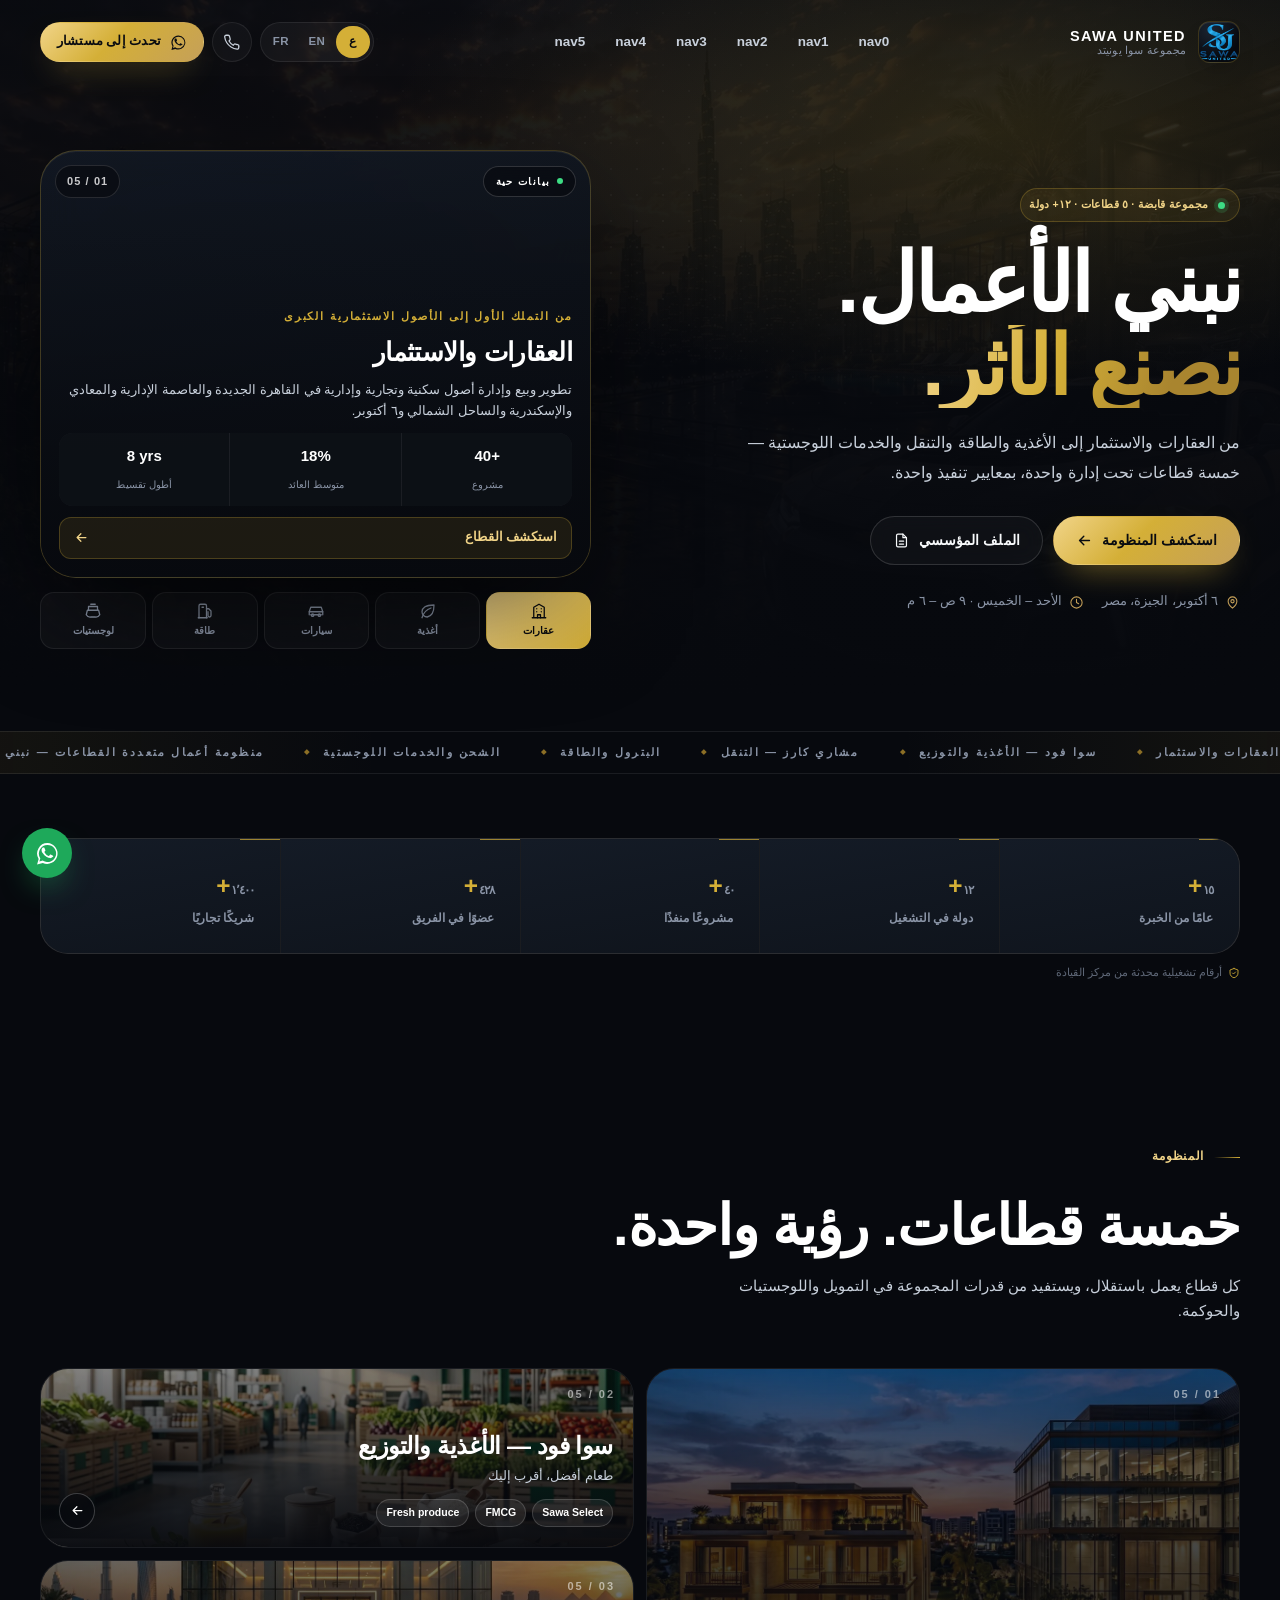
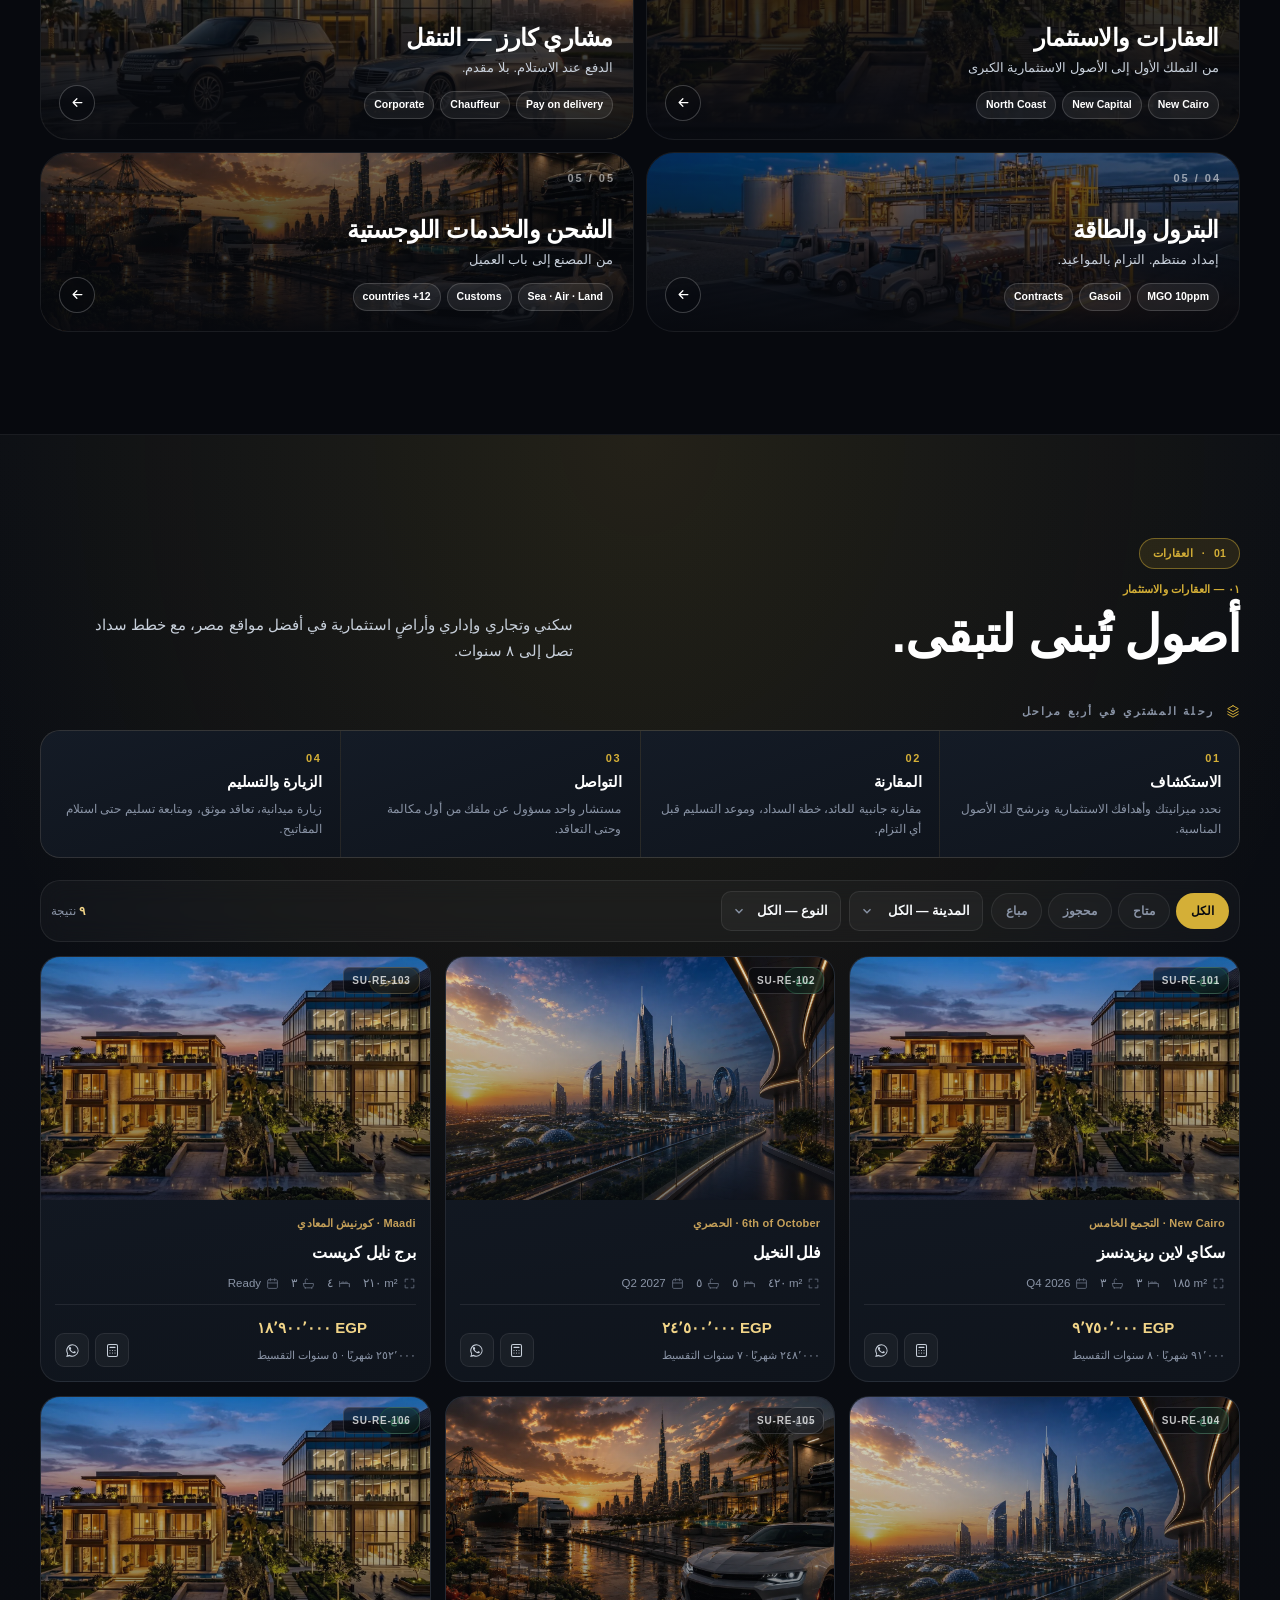
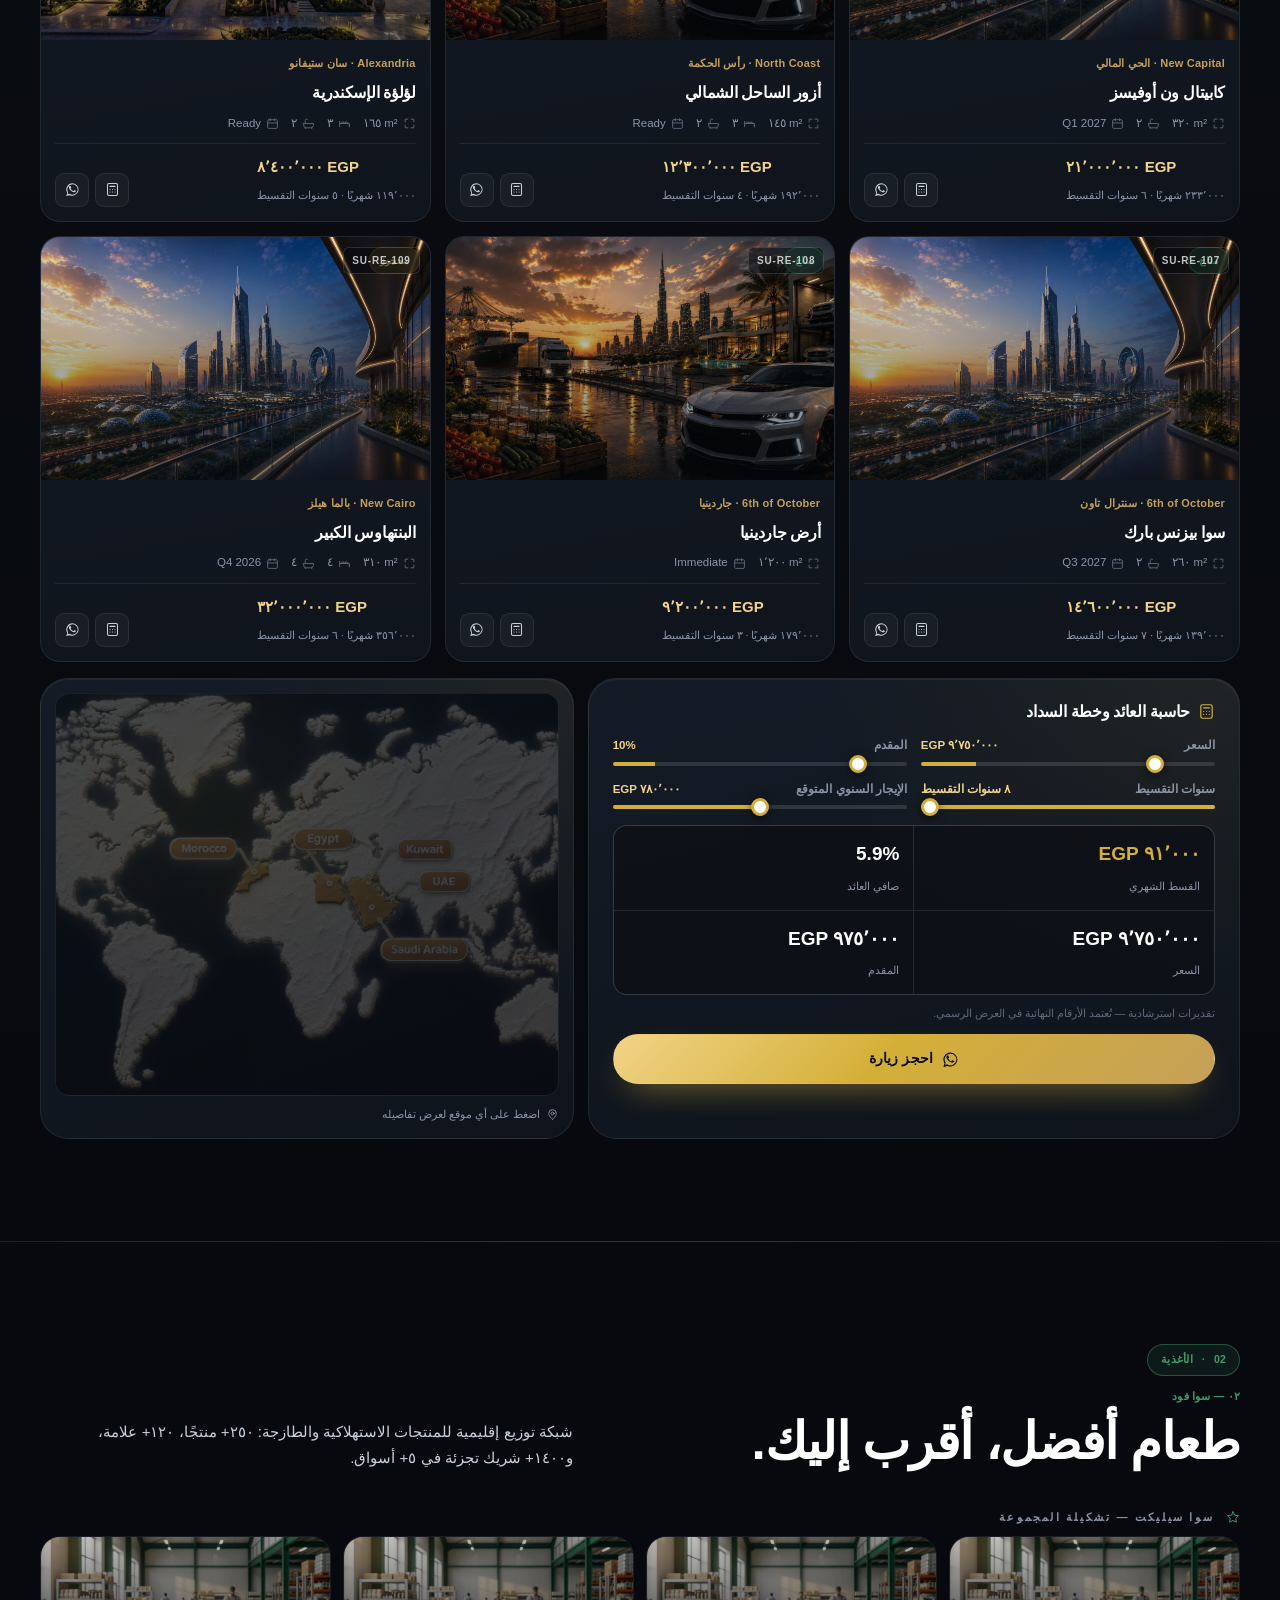
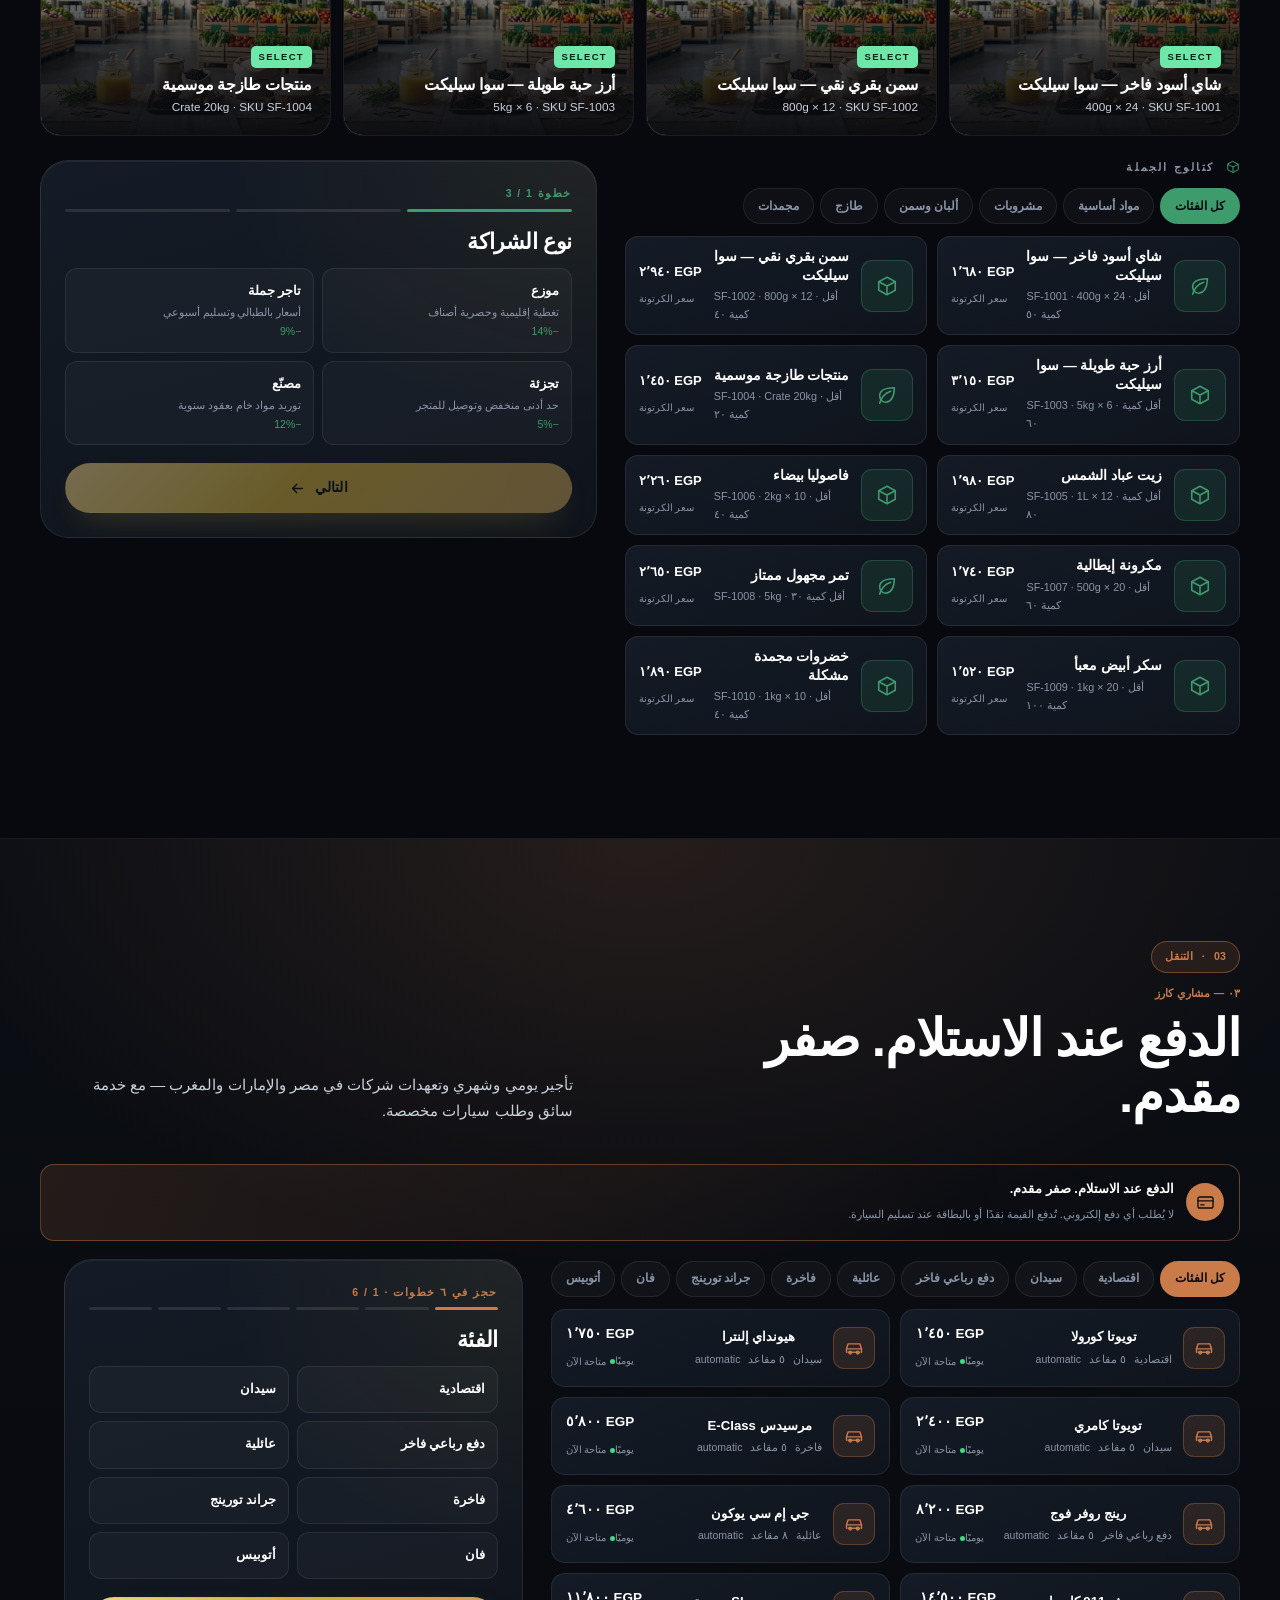
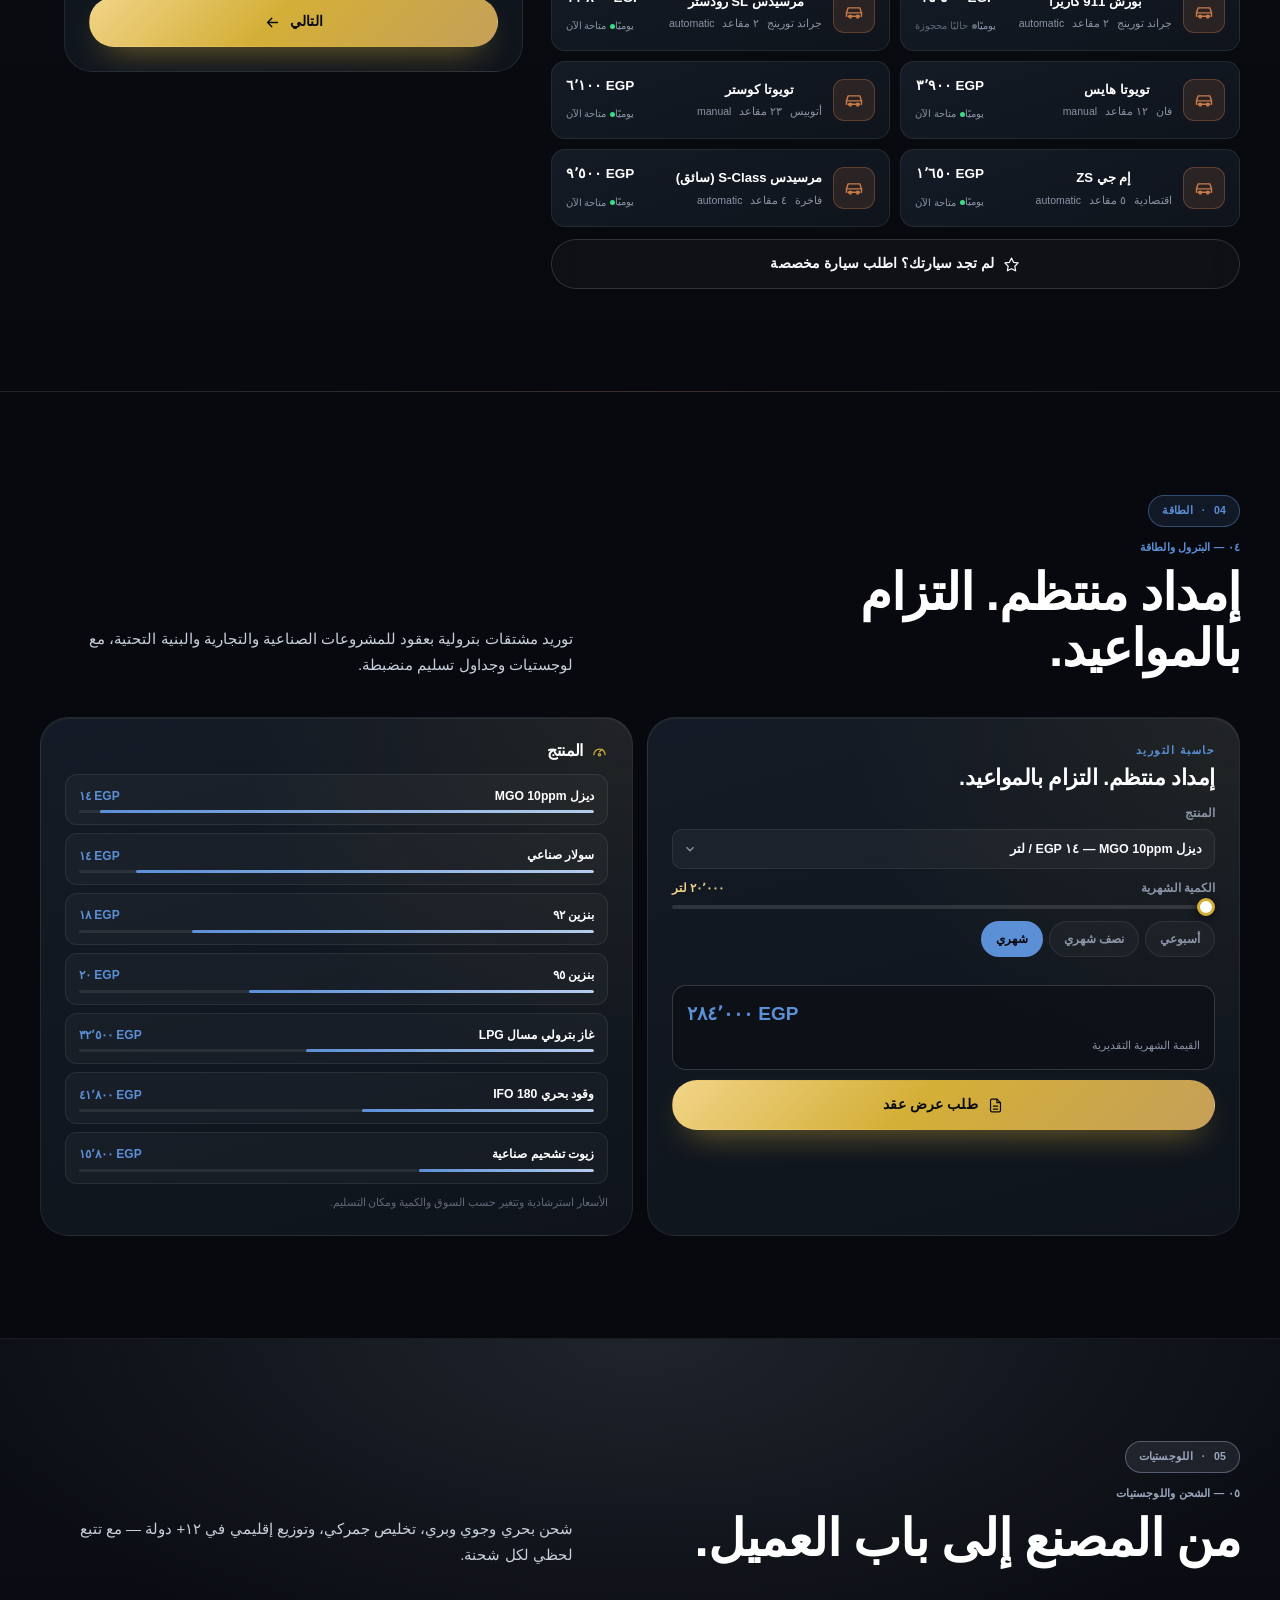
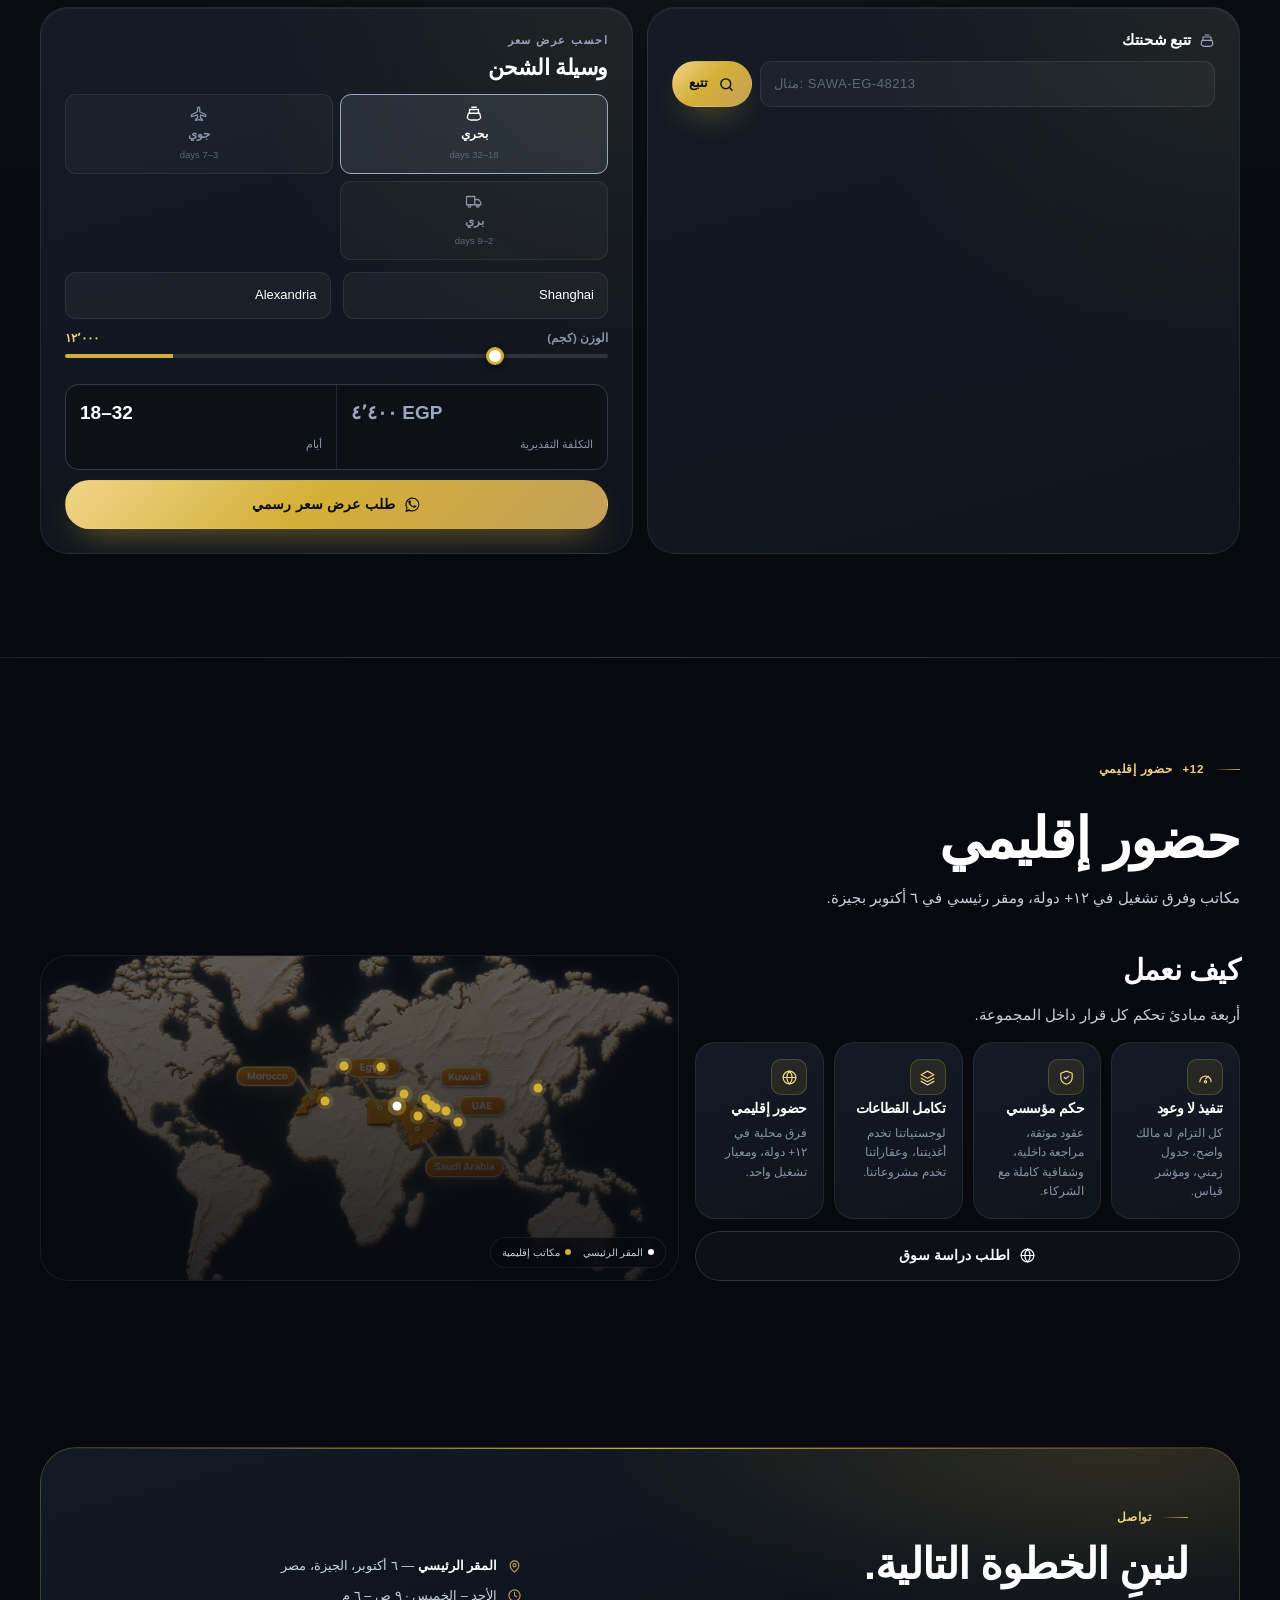
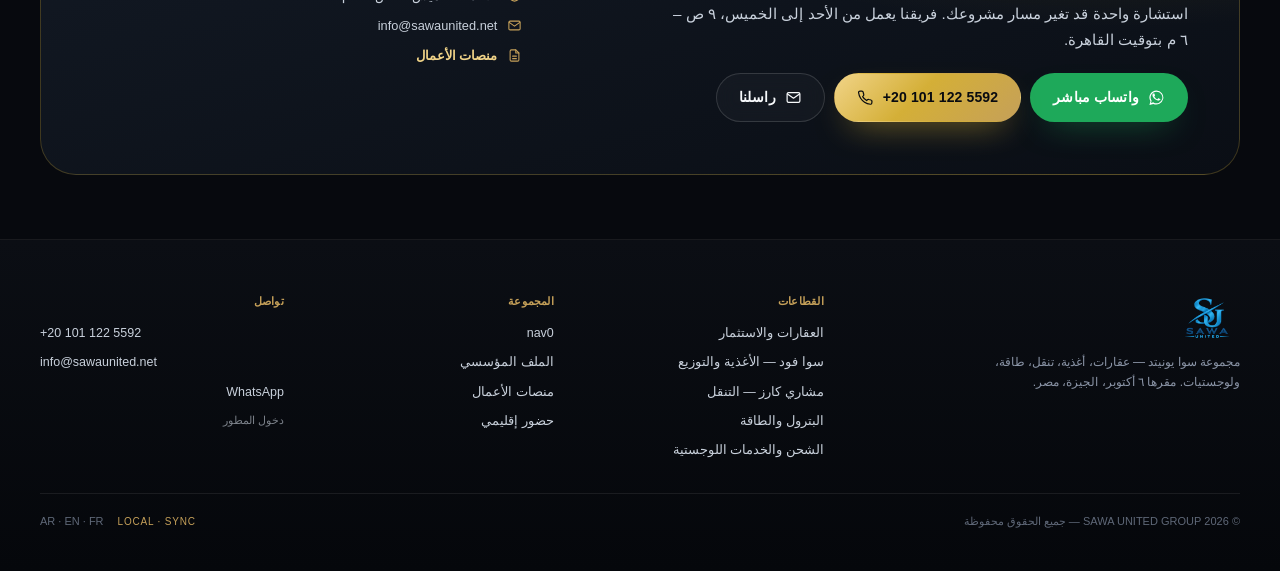
==== commit 42339fe5: "feat: multi-sector ecosystem platform + developer super-admin command center - New public platform (" ====
--- a/index.html
+++ b/index.html
@@ -3,10 +3,9 @@
 <head>
 <meta charset="UTF-8">
 <meta name="viewport" content="width=device-width, initial-scale=1, viewport-fit=cover">
-<title id="pageTitle">SAWA UNITED GROUP | مجموعة سوا يونيتد</title>
-<meta name="description" id="metaDescription" content="تسرد مجموعة سوا يونيتد أربعة قطاعات وروابط مواقعها: العقارات والأغذية والسيارات ومشتقات البترول.">
-<meta name="theme-color" content="#041423">
-<meta name="theme-color" content="#ffffff" media="(prefers-color-scheme: light)">
+<title>مجموعة سوا يونيتد | عقارات · أغذية · سيارات · بترول · لوجستيات</title>
+<meta name="description" content="مجموعة سوا يونيتد — منظومة أعمال متعددة القطاعات في مصر والشرق الأوسط: عقارات واستثمار، توزيع أغذية، تأجير سيارات، إمداد بترولي، وشحن دولي.">
+<meta name="theme-color" content="#07090E">
 <meta name="robots" content="index,follow,max-image-preview:large">
 <link rel="canonical" href="https://sawaunited.net/">
 <link rel="alternate" hreflang="ar" href="https://sawaunited.net/?lang=ar">
@@ -16,196 +15,511 @@
 <meta property="og:type" content="website">
 <meta property="og:site_name" content="SAWA UNITED GROUP">
 <meta property="og:title" id="ogTitle" content="SAWA UNITED GROUP | مجموعة سوا يونيتد">
-<meta property="og:description" id="ogDescription" content="أربعة قطاعات وروابط مواقعها المدرجة.">
+<meta property="og:description" id="ogDescription" content="خمسة قطاعات: عقارات، أغذية، تنقل، طاقة، ولوجستيات.">
 <meta property="og:url" content="https://sawaunited.net/">
-<meta property="og:image" content="https://sawaunited.net/assets/sawa-header-logo.webp">
-<meta name="twitter:card" content="summary">
+<meta property="og:image" content="https://sawaunited.net/portfolio/assets/ecosystem-hero.jpg">
+<meta name="twitter:card" content="summary_large_image">
 <link rel="icon" href="assets/favicon-48.png" type="image/png" sizes="48x48">
 <link rel="icon" href="assets/favicon.ico" sizes="any">
+<link rel="apple-touch-icon" href="assets/favicon-192.png">
 <link rel="preload" href="assets/fonts/cairo-arabic-variable.woff2" as="font" type="font/woff2" crossorigin>
-<link rel="preload" href="assets/sawa-header-logo.webp" as="image" type="image/webp" fetchpriority="high">
+<link rel="preload" href="portfolio/assets/ecosystem-hero.webp" as="image" type="image/webp" fetchpriority="high">
+<link rel="stylesheet" href="css/ecosystem.css">
 <script>
-/* Apply the saved theme before paint without allowing storage errors to block the page. */
-(function(){try{var t=localStorage.getItem("sawa_theme");if(!t)t=matchMedia("(prefers-color-scheme: light)").matches?"light":"dark";document.documentElement.setAttribute("data-theme",t);}catch(e){}})();
+/* Resolve language + direction before first paint (Arabic RTL is the default). */
+(function () {
+  var lang = "ar";
+  try {
+    var saved = localStorage.getItem("sawa_lang");
+    if (saved === "ar" || saved === "en" || saved === "fr") { lang = saved; }
+    else if (new URLSearchParams(location.search).get("lang")) {
+      var q = new URLSearchParams(location.search).get("lang");
+      if (q === "ar" || q === "en" || q === "fr") { lang = q; }
+    }
+  } catch (e) { /* default to Arabic */ }
+  document.documentElement.lang = lang;
+  document.documentElement.dir = lang === "ar" ? "rtl" : "ltr";
+  /* No-JS fallback (the store overrides the title and meta on boot). */
+  window.__SAWA_LANG = lang;
+})();
 </script>
-<link rel="stylesheet" href="css/home.css">
-<link rel="stylesheet" href="css/design-system.css">
 <script type="application/ld+json">
-{"@context":"https://schema.org","@type":"Organization","name":"SAWA UNITED GROUP","alternateName":"مجموعة سوا يونيتد","url":"https://sawaunited.net/","logo":"https://sawaunited.net/assets/sawa-header-logo.webp"}
+{"@context":"https://schema.org","@type":"Organization","name":"SAWA UNITED GROUP","alternateName":"مجموعة سوا يونيتد","url":"https://sawaunited.net/","logo":"https://sawaunited.net/assets/sawa-header-logo.webp","email":"info@sawaunited.net","telephone":"+201011225592","address":{"@type":"PostalAddress","addressLocality":"6th of October City","addressRegion":"Giza","addressCountry":"EG"},"areaServed":["EG","SA","AE","KW","JO","MA","QA","OM"],"contactPoint":[{"@type":"ContactPoint","contactType":"sales","telephone":"+201011225592","email":"info@sawaunited.net","availableLanguage":["ar","en","fr"]}]}
 </script>
-
 </head>
-<body class="home-page">
-<a class="su-skip-link" href="#top" data-t="skipToContent">تخطَّ إلى المحتوى</a>
-<div id="progress" aria-hidden="true"></div>
-
-<!-- shared SVG definitions -->
-<svg width="0" height="0" style="position:absolute" aria-hidden="true">
+<body>
+
+<a class="su-skip-link" href="#main" data-i18n="skip">تخطَّ إلى المحتوى</a>
+
+<svg width="0" height="0" style="position:absolute" aria-hidden="true" focusable="false">
   <defs>
-    <pattern id="dots" width="22" height="22" patternUnits="userSpaceOnUse"><circle cx="2" cy="2" r="1.4" fill="#fff" opacity=".12"/></pattern>
-    <pattern id="win" width="22" height="26" patternUnits="userSpaceOnUse"><rect x="6" y="6" width="10" height="14" rx="1.5" fill="#0B1220" opacity=".5"/></pattern>
-    <pattern id="winlit" width="22" height="26" patternUnits="userSpaceOnUse"><rect x="6" y="6" width="10" height="14" rx="1.5" fill="#FFD27A" opacity=".85"/></pattern>
-    <linearGradient id="gBody" x1="0" y1="0" x2="0" y2="1"><stop offset="0" stop-color="#FFFFFF"/><stop offset="1" stop-color="#C9D1DB"/></linearGradient>
-    <linearGradient id="gTank" x1="0" y1="0" x2="1" y2="0"><stop offset="0" stop-color="#C9D1DB"/><stop offset=".45" stop-color="#FFFFFF"/><stop offset="1" stop-color="#AEB8C4"/></linearGradient>
-    <linearGradient id="gDrop" x1="0" y1="0" x2="0" y2="1"><stop offset="0" stop-color="#6FA8FF"/><stop offset="1" stop-color="#1A4FB0"/></linearGradient>
-    <radialGradient id="gFire" cx=".5" cy=".7" r=".6"><stop offset="0" stop-color="#FFE9A8"/><stop offset=".6" stop-color="#FF9A3C"/><stop offset="1" stop-color="#FF5A1F" stop-opacity="0"/></radialGradient>
+    <symbol id="i-building" viewBox="0 0 24 24" fill="none" stroke="currentColor" stroke-width="1.7" stroke-linecap="round" stroke-linejoin="round"><path d="M3 21h18M5 21V7l7-4 7 4v14"/><path d="M9 9h.01M15 9h.01M9 13h.01M15 13h.01M10 21v-4h4v4"/></symbol>
+    <symbol id="i-leaf" viewBox="0 0 24 24" fill="none" stroke="currentColor" stroke-width="1.7" stroke-linecap="round" stroke-linejoin="round"><path d="M11 20A7 7 0 0 1 4 13c0-5 4-9 16-9 0 10-4 15-9 16Z"/><path d="M4 21c2-7 6-11 12-13"/></symbol>
+    <symbol id="i-car" viewBox="0 0 24 24" fill="none" stroke="currentColor" stroke-width="1.7" stroke-linecap="round" stroke-linejoin="round"><path d="M5 17h14M3 17v-4l2-6h14l2 6v4"/><path d="M3 13h18"/><circle cx="7.5" cy="17.5" r="1.6"/><circle cx="16.5" cy="17.5" r="1.6"/></symbol>
+    <symbol id="i-fuel" viewBox="0 0 24 24" fill="none" stroke="currentColor" stroke-width="1.7" stroke-linecap="round" stroke-linejoin="round"><path d="M4 21V5a2 2 0 0 1 2-2h6a2 2 0 0 1 2 2v16"/><path d="M3 21h12M8 7h2M14 9h3l3 3v6a2 2 0 0 1-4 0v-5"/></symbol>
+    <symbol id="i-ship" viewBox="0 0 24 24" fill="none" stroke="currentColor" stroke-width="1.7" stroke-linecap="round" stroke-linejoin="round"><path d="M3 17l1.5-6h15L21 17a6 6 0 0 1-6 3H9a6 6 0 0 1-6-3Z"/><path d="M6 11V6h12v5M9 3h6"/></symbol>
+    <symbol id="i-globe" viewBox="0 0 24 24" fill="none" stroke="currentColor" stroke-width="1.7" stroke-linecap="round"><circle cx="12" cy="12" r="9"/><path d="M3 12h18M12 3c2.5 2.5 3.8 5.6 3.8 9S14.5 18.5 12 21c-2.5-2.5-3.8-5.6-3.8-9S9.5 5.5 12 3Z"/></symbol>
+    <symbol id="i-phone" viewBox="0 0 24 24" fill="none" stroke="currentColor" stroke-width="1.7" stroke-linecap="round" stroke-linejoin="round"><path d="M21 16.9v2.6a2 2 0 0 1-2.2 2 18.6 18.6 0 0 1-8.1-2.9 18.3 18.3 0 0 1-5.6-5.6A18.6 18.6 0 0 1 2.2 5A2 2 0 0 1 4.2 3h2.6a2 2 0 0 1 2 1.7c.1 1 .4 1.9.7 2.8a2 2 0 0 1-.5 2.1L8 10.7a15 15 0 0 0 5.6 5.6l1.1-1.1a2 2 0 0 1 2.1-.4c.9.3 1.8.6 2.8.7a2 2 0 0 1 1.7 2Z"/></symbol>
+    <symbol id="i-wa" viewBox="0 0 24 24" fill="currentColor"><path d="M12 2a10 10 0 0 0-8.5 15.2L2 22.5l5.5-1.4A10 10 0 1 0 12 2Zm0 1.8a8.2 8.2 0 1 1-4.2 15.2l-.3-.2-3.3.9.9-3.2-.2-.3A8.2 8.2 0 0 1 12 3.8Zm4.8 11.4c-.2.6-1.2 1.2-1.7 1.2-.5.1-1 .1-3.2-.8-2.7-1.1-4.4-3.8-4.5-4-.2-.2-1.1-1.5-1.1-2.8s.7-2 1-2.3c.2-.3.5-.3.7-.3h.5c.2 0 .4 0 .6.5l.8 2c.1.2.1.4 0 .6l-.4.5-.4.5c-.1.2-.2.3 0 .6.2.3.7 1.2 1.6 2 1.1 1 2 1.3 2.3 1.4.3.1.4.1.6-.1l.8-1c.2-.3.4-.2.6-.2l1.9 1c.3.1.5.2.5.3.1.2.1.7-.1 1.2Z"/></symbol>
+    <symbol id="i-arrow" viewBox="0 0 24 24" fill="none" stroke="currentColor" stroke-width="2" stroke-linecap="round" stroke-linejoin="round"><path d="M5 12h14M13 6l6 6-6 6"/></symbol>
+    <symbol id="i-arrow-up" viewBox="0 0 24 24" fill="none" stroke="currentColor" stroke-width="2" stroke-linecap="round" stroke-linejoin="round"><path d="M7 17 17 7M9 7h8v8"/></symbol>
+    <symbol id="i-check" viewBox="0 0 24 24" fill="none" stroke="currentColor" stroke-width="2.2" stroke-linecap="round" stroke-linejoin="round"><path d="m4 12.5 5 5L20 6.5"/></symbol>
+    <symbol id="i-shield" viewBox="0 0 24 24" fill="none" stroke="currentColor" stroke-width="1.7" stroke-linecap="round" stroke-linejoin="round"><path d="M12 3l8 3v6c0 5-3.4 8.2-8 9.5C7.4 20.2 4 17 4 12V6l8-3Z"/><path d="m9 12 2 2 4-4"/></symbol>
+    <symbol id="i-pin" viewBox="0 0 24 24" fill="none" stroke="currentColor" stroke-width="1.7" stroke-linecap="round" stroke-linejoin="round"><path d="M12 21s7-5.6 7-11a7 7 0 1 0-14 0c0 5.4 7 11 7 11Z"/><circle cx="12" cy="10" r="2.6"/></symbol>
+    <symbol id="i-calendar" viewBox="0 0 24 24" fill="none" stroke="currentColor" stroke-width="1.7" stroke-linecap="round" stroke-linejoin="round"><rect x="3" y="5" width="18" height="16" rx="2"/><path d="M8 3v4M16 3v4M3 11h18"/></symbol>
+    <symbol id="i-team" viewBox="0 0 24 24" fill="none" stroke="currentColor" stroke-width="1.7" stroke-linecap="round" stroke-linejoin="round"><circle cx="9" cy="8" r="3.2"/><path d="M3 20a6 6 0 0 1 12 0M16 5.5a3 3 0 0 1 0 5.6M17 20a6 6 0 0 0-2-4.4"/></symbol>
+    <symbol id="i-handshake" viewBox="0 0 24 24" fill="none" stroke="currentColor" stroke-width="1.7" stroke-linecap="round" stroke-linejoin="round"><path d="m3 12 4-4 5 4 5-4 4 4-6 6-3-3-3 3Z"/></symbol>
+    <symbol id="i-clock" viewBox="0 0 24 24" fill="none" stroke="currentColor" stroke-width="1.7" stroke-linecap="round" stroke-linejoin="round"><circle cx="12" cy="12" r="9"/><path d="M12 7v5l3.5 2"/></symbol>
+    <symbol id="i-mail" viewBox="0 0 24 24" fill="none" stroke="currentColor" stroke-width="1.7" stroke-linecap="round" stroke-linejoin="round"><rect x="3" y="5" width="18" height="14" rx="2"/><path d="m3.5 7 8.5 6 8.5-6"/></symbol>
+    <symbol id="i-home" viewBox="0 0 24 24" fill="none" stroke="currentColor" stroke-width="1.7" stroke-linecap="round" stroke-linejoin="round"><path d="M4 11l8-7 8 7v9a1 1 0 0 1-1 1h-5v-6H10v6H5a1 1 0 0 1-1-1Z"/></symbol>
+    <symbol id="i-grid" viewBox="0 0 24 24" fill="none" stroke="currentColor" stroke-width="1.7" stroke-linecap="round" stroke-linejoin="round"><rect x="3" y="3" width="7.5" height="7.5" rx="1.6"/><rect x="13.5" y="3" width="7.5" height="7.5" rx="1.6"/><rect x="3" y="13.5" width="7.5" height="7.5" rx="1.6"/><rect x="13.5" y="13.5" width="7.5" height="7.5" rx="1.6"/></symbol>
+    <symbol id="i-calc" viewBox="0 0 24 24" fill="none" stroke="currentColor" stroke-width="1.7" stroke-linecap="round" stroke-linejoin="round"><rect x="4" y="2.5" width="16" height="19" rx="2.4"/><path d="M8 7h8M8 12h.01M12 12h.01M16 12h.01M8 16h.01M12 16h.01M16 16h.01"/></symbol>
+    <symbol id="i-search" viewBox="0 0 24 24" fill="none" stroke="currentColor" stroke-width="1.9" stroke-linecap="round" stroke-linejoin="round"><circle cx="11" cy="11" r="7"/><path d="m20 20-3.5-3.5"/></symbol>
+    <symbol id="i-close" viewBox="0 0 24 24" fill="none" stroke="currentColor" stroke-width="2" stroke-linecap="round"><path d="m6 6 12 12M18 6 6 18"/></symbol>
+    <symbol id="i-card" viewBox="0 0 24 24" fill="none" stroke="currentColor" stroke-width="1.7" stroke-linecap="round" stroke-linejoin="round"><rect x="2.5" y="5" width="19" height="14" rx="2.4"/><path d="M2.5 10h19M6 15h4"/></symbol>
+    <symbol id="i-gauge" viewBox="0 0 24 24" fill="none" stroke="currentColor" stroke-width="1.7" stroke-linecap="round" stroke-linejoin="round"><path d="M4 18a8 8 0 1 1 16 0"/><path d="m12 14 4-4"/><circle cx="12" cy="18" r="1.6"/></symbol>
+    <symbol id="i-layers" viewBox="0 0 24 24" fill="none" stroke="currentColor" stroke-width="1.7" stroke-linecap="round" stroke-linejoin="round"><path d="m12 3 9 5-9 5-9-5 9-5Z"/><path d="m3 13 9 5 9-5M3 17.5l9 5 9-5"/></symbol>
+    <symbol id="i-plane" viewBox="0 0 24 24" fill="none" stroke="currentColor" stroke-width="1.7" stroke-linecap="round" stroke-linejoin="round"><path d="M21 15.5V13l-8-4V4.5a1.5 1.5 0 0 0-3 0V9l-8 4v2.5l8-2.2v4L7.5 19v1.5l4.5-1 4.5 1V19L14 17.3v-4l7 2.2Z"/></symbol>
+    <symbol id="i-truck" viewBox="0 0 24 24" fill="none" stroke="currentColor" stroke-width="1.7" stroke-linecap="round" stroke-linejoin="round"><path d="M2 6h11v11H2zM13 10h5l3 3.5V17h-8"/><circle cx="6" cy="18.5" r="1.8"/><circle cx="17" cy="18.5" r="1.8"/></symbol>
+    <symbol id="i-box" viewBox="0 0 24 24" fill="none" stroke="currentColor" stroke-width="1.7" stroke-linecap="round" stroke-linejoin="round"><path d="m12 2.5 9 4.8v9.4l-9 4.8-9-4.8V7.3Z"/><path d="M3 7.3 12 12l9-4.7M12 21v-9"/></symbol>
+    <symbol id="i-doc" viewBox="0 0 24 24" fill="none" stroke="currentColor" stroke-width="1.7" stroke-linecap="round" stroke-linejoin="round"><path d="M14 3H7a2 2 0 0 0-2 2v14a2 2 0 0 0 2 2h10a2 2 0 0 0 2-2V8Z"/><path d="M14 3v5h5M9 13h6M9 17h6"/></symbol>
+    <symbol id="i-bed" viewBox="0 0 24 24" fill="none" stroke="currentColor" stroke-width="1.7" stroke-linecap="round" stroke-linejoin="round"><path d="M3 18V8M3 12h18v6M21 18v-4"/><path d="M7 12V9.5h4V12M13 12V9.5h4V12"/></symbol>
+    <symbol id="i-bath" viewBox="0 0 24 24" fill="none" stroke="currentColor" stroke-width="1.7" stroke-linecap="round" stroke-linejoin="round"><path d="M3 12h18v3a5 5 0 0 1-5 5H8a5 5 0 0 1-5-5v-3ZM6 12V6a2.5 2.5 0 0 1 4.3-1.7"/><path d="M6 20v1.5M18 20v1.5"/></symbol>
+    <symbol id="i-maximize" viewBox="0 0 24 24" fill="none" stroke="currentColor" stroke-width="1.7" stroke-linecap="round" stroke-linejoin="round"><path d="M4 9V4h5M20 9V4h-5M4 15v5h5M20 15v5h-5"/></symbol>
+    <symbol id="i-eye" viewBox="0 0 24 24" fill="none" stroke="currentColor" stroke-width="1.7" stroke-linecap="round" stroke-linejoin="round"><path d="M2.5 12S6 5.5 12 5.5 21.5 12 21.5 12S18 18.5 12 18.5 2.5 12 2.5 12Z"/><circle cx="12" cy="12" r="3"/></symbol>
+    <symbol id="i-download" viewBox="0 0 24 24" fill="none" stroke="currentColor" stroke-width="1.7" stroke-linecap="round" stroke-linejoin="round"><path d="M12 3v12M7 11l5 5 5-5M4 20h16"/></symbol>
+    <symbol id="i-star" viewBox="0 0 24 24" fill="none" stroke="currentColor" stroke-width="1.7" stroke-linecap="round" stroke-linejoin="round"><path d="m12 3 2.9 5.9 6.5.9-4.7 4.6 1.1 6.5-5.8-3-5.8 3 1.1-6.5L2.6 9.8l6.5-.9Z"/></symbol>
+    <symbol id="i-lock" viewBox="0 0 24 24" fill="none" stroke="currentColor" stroke-width="1.7" stroke-linecap="round" stroke-linejoin="round"><rect x="4.5" y="10" width="15" height="11" rx="2.4"/><path d="M8 10V7a4 4 0 0 1 8 0v3"/></symbol>
   </defs>
 </svg>
 
-<header id="hdr">
-  <div class="wrap bar">
-    <a href="#top" class="brand" aria-label="SAWA UNITED">
-      <span class="chip logo-pair"><img class="logo-on-light" src="assets/sawa-header-logo.webp" width="900" height="600" alt="SAWA UNITED"><img class="logo-on-dark" src="assets/sawa-logo-light.webp" width="760" height="507" alt="" aria-hidden="true"></span>
+<!-- ============================= HEADER ============================= -->
+<header class="site-header" id="siteHeader">
+  <div class="wrap header-inner">
+    <a class="brand" href="#top" aria-label="SAWA UNITED GROUP">
+      <span class="brand-mark"><img src="assets/sawa-header-logo.webp" alt="" width="42" height="42"></span>
+      <span class="brand-text">
+        <b>SAWA UNITED</b>
+        <span data-i18n="brandSub">مجموعة سوا يونيتد</span>
+      </span>
     </a>
-    <nav class="main" id="primaryNav" aria-label="التنقل الرئيسي" data-t-aria="navLabel">
-      <a href="#businesses" data-t="nav1"></a>
-      <a href="#about" data-t="nav2"></a>
-      <a href="#presence" data-t="nav3"></a>
-      <a href="projects.html" data-t="navProjects"></a>
-      <a href="portfolio/" data-t="navPortfolio"></a>
-      <a href="#contact" data-t="nav4"></a>
+
+    <nav class="nav-desktop" id="navDesktop" aria-label="Primary">
+      <a href="#ecosystem" data-i18n="nav0"></a>
+      <a href="#realestate" data-i18n="nav1"></a>
+      <a href="#food" data-i18n="nav2"></a>
+      <a href="#cars" data-i18n="nav3"></a>
+      <a href="#energy" data-i18n="nav4"></a>
+      <a href="#logistics" data-i18n="nav5"></a>
     </nav>
-    <div class="tools">
-      <div class="seg" role="group" aria-label="Language" data-t-aria="languageLabel">
-        <button type="button" data-l="ar" aria-pressed="true">ع</button>
-        <button type="button" data-l="en" aria-pressed="false">EN</button>
-        <button type="button" data-l="fr" aria-pressed="false">FR</button>
-      </div>
-      <button class="icon-btn theme" type="button" aria-label="التبديل إلى الوضع الفاتح" aria-pressed="true" data-t-aria="themeAction">
-        <svg class="sun" viewBox="0 0 24 24" aria-hidden="true" fill="none" stroke="currentColor" stroke-width="2" stroke-linecap="round"><circle cx="12" cy="12" r="4.5"/><path d="M12 2v2M12 20v2M4.9 4.9l1.4 1.4M17.7 17.7l1.4 1.4M2 12h2M20 12h2M4.9 19.1l1.4-1.4M17.7 6.3l1.4-1.4"/></svg>
-        <svg class="moon" viewBox="0 0 24 24" aria-hidden="true" fill="none" stroke="currentColor" stroke-width="2" stroke-linecap="round" stroke-linejoin="round"><path d="M20.5 14.5A8.5 8.5 0 0 1 9.5 3.5a8.5 8.5 0 1 0 11 11z"/></svg>
+
+    <div class="header-tools">
+      <div class="lang-switch" role="group" aria-label="Language">
+        <button type="button" data-lang="ar" aria-pressed="true" lang="ar">ع</button>
+        <button type="button" data-lang="en" aria-pressed="false" lang="en">EN</button>
+        <button type="button" data-lang="fr" aria-pressed="false" lang="fr">FR</button>
+      </div>
+      <button class="icon-btn" type="button" id="quickBtn" aria-label="Quick contact" aria-haspopup="dialog">
+        <svg><use href="#i-phone"/></svg>
       </button>
-      <a class="cta-mini" href="https://wa.me/201011225592" target="_blank" rel="noopener noreferrer" data-t-aria="whatsappAction"><svg viewBox="0 0 24 24" aria-hidden="true" fill="currentColor"><path d="M12 2a10 10 0 0 0-8.6 15.1L2 22l5-1.3A10 10 0 1 0 12 2z"/></svg><span data-t="nav4"></span></a>
-      <button class="menu-toggle" id="menuToggle" type="button" aria-expanded="false" aria-controls="mobileNav" aria-label="فتح القائمة" data-t-aria="menuOpen">
-        <svg class="menu-open-icon" viewBox="0 0 24 24" aria-hidden="true" fill="none" stroke="currentColor" stroke-width="2" stroke-linecap="round"><path d="M4 7h16M4 12h16M4 17h16"/></svg>
-        <svg class="menu-close-icon" viewBox="0 0 24 24" aria-hidden="true" fill="none" stroke="currentColor" stroke-width="2" stroke-linecap="round"><path d="m6 6 12 12M18 6 6 18"/></svg>
-      </button>
-    </div>
-  </div>
-  <nav class="mobile-nav" id="mobileNav" aria-label="روابط الموقع" data-t-aria="navLabel" hidden>
-    <a href="#businesses" data-t="nav1"></a>
-    <a href="#about" data-t="nav2"></a>
-    <a href="#presence" data-t="nav3"></a>
-    <a href="projects.html" data-t="navProjects"></a>
-    <a href="portfolio/" data-t="navPortfolio"></a>
-    <a href="#contact" data-t="nav4"></a>
-  </nav>
+      <a class="btn btn--gold btn--sm header-cta" href="https://wa.me/201011225592" target="_blank" rel="noopener noreferrer" data-wa-link>
+        <svg><use href="#i-wa"/></svg><span data-i18n="navCta"></span>
+      </a>
+    </div>
+  </div>
 </header>
 
-
-<main id="top" tabindex="-1">
-  <!-- HERO -->
-  <section class="hero" id="hero" aria-labelledby="heroTitle">
-    <div class="glow" aria-hidden="true"></div><div class="spot" aria-hidden="true"></div>
-    <div class="wrap hero-grid">
-      <div>
-        <div class="hero-copy">
-          <span class="hero-eyebrow su-eyebrow" data-t="heroEyebrow">مجموعة أعمال متعددة القطاعات</span>
-          <h1 id="heroTitle" data-t="heroTitle">نبني الأعمال.<br><span>نصنع الأثر.</span></h1>
-          <p class="hero-intro" data-t="heroDescription">منظومة أعمال متنوعة في العقارات والأغذية والتنقل ومشتقات البترول، تجمعها رؤية طويلة المدى وتنفيذ منضبط.</p>
-          <div class="hero-actions">
-            <a class="su-button su-button--gold" href="#contact" data-t="heroContact">تواصل مع فريقنا</a>
-            <a class="su-button su-button--glass" href="portfolio/" data-t="heroProfile">الملف المؤسسي</a>
+<main id="main" tabindex="-1">
+<span id="top"></span>
+
+<!-- ============================= HERO ============================= -->
+<section class="hero" aria-labelledby="heroTitle">
+  <div class="hero-bg"><img src="portfolio/assets/ecosystem-hero.webp" alt="" width="1560" height="780" fetchpriority="high" decoding="async"></div>
+  <div class="hero-grain" aria-hidden="true"></div>
+  <div class="wrap hero-grid">
+    <div class="hero-copy">
+      <span class="hero-eyebrow"><span class="dot" aria-hidden="true"></span><span id="heroEyebrow"></span></span>
+      <h1 class="hero-title" id="heroTitle">
+        <span id="heroTitleA"></span><br><em id="heroTitleB"></em>
+      </h1>
+      <p class="hero-lead" id="heroLead"></p>
+      <div class="hero-actions">
+        <a class="btn btn--gold" href="#ecosystem"><span data-i18n="heroPrimary"></span><svg class="arw-ico"><use href="#i-arrow"/></svg></a>
+        <a class="btn btn--ghost" href="portfolio/"><span data-i18n="heroSecondary"></span><svg><use href="#i-doc"/></svg></a>
+      </div>
+      <div class="hero-foot">
+        <span class="pin"><svg><use href="#i-pin"/></svg><span id="heroHq"></span></span>
+        <span class="pin"><svg><use href="#i-clock"/></svg><span id="heroHours"></span></span>
+      </div>
+    </div>
+
+    <div class="portal">
+      <div class="portal-card" id="portalCard" data-sector="realestate">
+        <div class="portal-stage">
+          <img class="portal-img is-live" id="portalImgA" src="portfolio/assets/sector-realestate.webp" alt="" width="1376" height="768">
+          <img class="portal-img" id="portalImgB" src="" alt="" width="1376" height="768" hidden>
+          <div class="portal-top">
+            <span class="portal-tag"><span class="pulse-dot" aria-hidden="true"></span><span data-i18n="liveData"></span></span>
+            <span class="portal-count"><b id="portalIndex">01</b> / 05</span>
           </div>
-        </div>
-        <div class="choose rv" data-t="choose">اكتشف قطاعاتنا</div>
-        <div class="tabs rv" role="tablist" id="tabs" aria-label="قطاعات الأعمال" data-t-aria="businessTabs"></div>
-      </div>
+          <div class="portal-body">
+            <span class="portal-sector" id="portalSector">من التملك الأول إلى الأصول الاستثمارية الكبرى</span>
+            <h2 class="portal-name" id="portalName">العقارات والاستثمار</h2>
+            <p class="portal-desc" id="portalDesc">تطوير وبيع وإدارة أصول سكنية وتجارية وإدارية في القاهرة الجديدة والعاصمة الإدارية والمعادي والإسكندرية والساحل الشمالي و٦ أكتوبر.</p>
+            <div class="portal-stats" id="portalStats"></div>
+            <a class="portal-link" id="portalLink" href="#realestate">
+              <span data-i18n="explore"></span><svg class="arw-ico" width="15" height="15"><use href="#i-arrow"/></svg>
+            </a>
+          </div>
+        </div>
+      </div>
+      <div class="portal-tabs" role="tablist" aria-label="Sectors" id="portalTabs"></div>
+    </div>
+  </div>
+</section>
+
+<!-- ============================= TICKER ============================= -->
+<div class="ticker" aria-hidden="true">
+  <div class="ticker-track" id="tickerTrack"><span>REAL ESTATE · FOOD · MOBILITY · ENERGY · LOGISTICS</span><span>EGYPT · KSA · UAE · KUWAIT · JORDAN · MOROCCO</span></div>
+</div>
+
+<!-- ============================= KPI ============================= -->
+<section class="section section--tight">
+  <div class="wrap">
+    <div class="kpi-strip rv" id="kpiStrip"></div>
+    <p class="calc-note" style="margin-top:10px;display:flex;align-items:center;gap:6px">
+      <svg width="12" height="12" style="color:var(--gold)"><use href="#i-shield"/></svg>
+      <span data-i18n="kpiNote"></span>
+    </p>
+  </div>
+</section>
+
+<!-- ============================= BENTO ============================= -->
+<section class="section" id="ecosystem">
+  <div class="wrap">
+    <div class="sec-head rv">
+      <span class="kicker" data-i18n="sectorsKicker">المنظومة</span>
+      <h2 class="h-sec" data-i18n="sectorsTitle">خمسة قطاعات. رؤية واحدة.</h2>
+      <p class="lead" data-i18n="sectorsLead"></p>
+    </div>
+    <div class="bento rv" id="bentoGrid"></div>
+  </div>
+</section>
+
+<!-- ========================= 01 REAL ESTATE ========================= -->
+<section class="chapter chapter--alt" id="realestate" data-sector="realestate" aria-labelledby="reTitle">
+  <div class="wrap">
+    <div class="chapter-head rv">
+      <div>
+        <span class="chapter-badge"><span>01</span> · <span data-i18n="estateBadge"></span></span>
+        <p class="chapter-kicker" data-i18n="estateKicker"></p>
+        <h2 class="chapter-title" id="reTitle" style="margin-top:8px"><span data-i18n="estateTitle"></span></h2>
+      </div>
+      <div>
+        <p class="chapter-lead" data-i18n="estateLead" data-fallback="تطوير وبيع وإدارة أصول سكنية وتجارية وإدارية في أفضل مواقع مصر، مع خطط سداد تصل إلى ٨ سنوات.">تطوير وبيع وإدارة أصول سكنية وتجارية وإدارية في أفضل مواقع مصر، مع خطط سداد تصل إلى ٨ سنوات.</p>
+      </div>
+    </div>
+
+    <h4 class="eyebrow-line rv" style="margin-bottom:12px"><svg width="14" height="14" style="color:var(--gold)"><use href="#i-layers"/></svg><span data-i18n="journeyTitle"></span></h4>
+    <div class="journey rv" id="journeyGrid"></div>
+
+    <div class="toolbar rv" style="margin-top:22px">
+      <div class="chip-row" id="propStatusChips" role="group" aria-label="Status"></div>
+      <select class="select" id="propCity" aria-label="City"></select>
+      <select class="select" id="propType" aria-label="Type"></select>
+      <span class="result-count"><b id="propCount">0</b> <span data-i18n="results"></span></span>
+    </div>
+
+    <div class="cards" id="propertyGrid" style="margin-top:14px" aria-live="polite"></div>
+    <p class="calc-note" id="propEmpty" hidden data-i18n="noResults"></p>
+
+    <div class="calc-map">
+      <div class="panel calc-card rv">
+        <h3><svg><use href="#i-calc"/></svg><span data-i18n="roiTitle"></span></h3>
+        <div class="calc-grid">
+          <div class="field">
+            <label for="roiPrice"><span data-i18n="price"></span><b id="roiPriceOut"></b></label>
+            <input class="range" type="range" id="roiPrice" min="4000000" max="35000000" step="250000" value="9750000">
+          </div>
+          <div class="field">
+            <label for="roiDown"><span data-i18n="downPayment"></span><b id="roiDownOut"></b></label>
+            <input class="range" type="range" id="roiDown" min="5" max="40" step="5" value="10">
+          </div>
+          <div class="field">
+            <label for="roiYears"><span data-i18n="yearsLabel"></span><b id="roiYearsOut"></b></label>
+            <input class="range" type="range" id="roiYears" min="3" max="8" step="1" value="8">
+          </div>
+          <div class="field">
+            <label for="roiRent"><span data-i18n="annualRental"></span><b id="roiRentOut"></b></label>
+            <input class="range" type="range" id="roiRent" min="2" max="14" step="0.5" value="8">
+          </div>
+        </div>
+        <div class="calc-out">
+          <div class="calc-cell is-hero"><b id="roiMonthly">—</b><span data-i18n="monthlyInstallment"></span></div>
+          <div class="calc-cell"><b id="roiYield">—</b><span data-i18n="netYield"></span></div>
+          <div class="calc-cell"><b id="roiTotal">—</b><span data-i18n="price"></span></div>
+          <div class="calc-cell"><b id="roiInvested">—</b><span data-i18n="downPayment"></span></div>
+        </div>
+        <p class="calc-note" data-i18n="calcNote"></p>
+        <button class="btn btn--gold btn--block" type="button" id="roiCta" style="margin-top:12px">
+          <svg><use href="#i-wa"/></svg><span data-i18n="bookVisit"></span>
+        </button>
+      </div>
+
+      <div class="panel map-card rv">
+        <div class="map-plane" id="propMap">
+          <img src="portfolio/assets/global-map.webp" alt="" aria-hidden="true">
+        </div>
+        <p class="map-hint"><svg><use href="#i-pin"/></svg><span data-i18n="mapHint"></span></p>
+      </div>
+    </div>
+  </div>
+</section>
+
+<!-- ============================= 02 FOOD ============================= -->
+<section class="chapter" id="food" data-sector="food" aria-labelledby="foodTitleEl">
+  <div class="wrap">
+    <div class="chapter-head rv">
+      <div>
+        <span class="chapter-badge"><span>02</span> · <span data-i18n="foodBadge"></span></span>
+        <p class="chapter-kicker" data-i18n="foodKicker"></p>
+        <h2 class="chapter-title" id="foodTitleEl" style="margin-top:8px"><span data-i18n="foodTitle"></span></h2>
+      </div>
+      <div>
+        <p class="chapter-lead" data-i18n="foodLead" data-fallback="شبكة توزيع إقليمية للمنتجات الاستهلاكية والطازجة في ٥+ أسواق.">شبكة توزيع إقليمية للمنتجات الاستهلاكية والطازجة في ٥+ أسواق.</p>
+      </div>
+    </div>
+
+    <h4 class="eyebrow-line rv" style="margin-bottom:12px"><svg width="14" height="14" style="color:var(--sector)"><use href="#i-star"/></svg><span data-i18n="selectTitle"></span></h4>
+    <div class="flagship rv" id="flagshipGrid"></div>
+
+    <div class="section-split">
       <div class="rv">
-        <div class="stage" id="stage">
-          <div id="layers" aria-hidden="true"></div>
-          <div class="stage-top">
-            <span class="pill" id="stNum">01 / 04</span>
-            <span class="pill" id="stDom" dir="ltr"></span>
-            <button class="rotation-toggle" id="rotationToggle" type="button" aria-pressed="false" aria-label="إيقاف العرض التلقائي" title="إيقاف العرض التلقائي" data-t-aria="pauseRotation">
-              <span class="rotation-pause-icon" aria-hidden="true">Ⅱ</span>
-              <span class="rotation-play-icon" aria-hidden="true" hidden>▶</span>
-            </button>
-          </div>
-          <div class="stage-body" id="stBody" role="tabpanel" aria-live="polite" aria-atomic="true" tabindex="0"></div>
-        </div>
-      </div>
-    </div>
-    <div class="scroll-hint" aria-hidden="true"></div>
-  </section>
-
-  <div class="marquee"><div class="track" id="track"></div></div>
-
-  <!-- BUSINESSES -->
-  <section class="sec" id="businesses">
-    <div class="wrap">
-      <div class="sec-head rv">
-        <div><div class="kicker" data-t="k1"></div><h3 class="title" data-t="t1"></h3></div>
-        <p data-t="p1"></p>
-      </div>
-      <div class="panels rv" id="panels"></div>
-    </div>
-  </section>
-
-  <!-- STATS -->
-  <section class="wrap rv">
-    <div class="stats">
-      <div class="stat"><b><span class="cnt" data-to="4">0</span></b><span data-t="s1"></span></div>
-      <div class="stat"><b><span class="cnt" data-to="3">0</span></b><span data-t="s2"></span></div>
-      <div class="stat"><b><span class="cnt" data-to="4">0</span></b><span data-t="s3"></span></div>
-      <div class="stat"><b><span class="cnt" data-to="1">0</span></b><span data-t="s4"></span></div>
-    </div>
-  </section>
-
-  <!-- WHY -->
-  <section class="sec" id="about">
-    <div class="wrap">
-      <div class="sec-head rv">
-        <div><div class="kicker" data-t="k2"></div><h3 class="title" data-t="t2"></h3></div>
-        <p data-t="p2"></p>
-      </div>
-      <div class="why" id="why"></div>
-    </div>
-  </section>
-
-  <!-- PRESENCE -->
-  <section class="sec" id="presence" style="padding-top:0">
-    <div class="wrap presence">
+        <div class="sec-head" style="margin-bottom:12px">
+          <h4 class="eyebrow-line"><svg width="14" height="14" style="color:var(--sector)"><use href="#i-box"/></svg><span data-i18n="catalogTitle"></span></h4>
+        </div>
+        <div class="chip-row" id="foodCats" role="group" aria-label="Categories" style="margin-bottom:10px"></div>
+        <div class="catalog" id="foodCatalog"></div>
+      </div>
+
+      <div class="panel stepper rv" id="b2bStepper"></div>
+    </div>
+  </div>
+</section>
+
+<!-- ============================= 03 CARS ============================= -->
+<section class="chapter chapter--alt" id="cars" data-sector="cars" aria-labelledby="carsTitleEl">
+  <div class="wrap">
+    <div class="chapter-head rv">
+      <div>
+        <span class="chapter-badge"><span>03</span> · <span data-i18n="carsBadge"></span></span>
+        <p class="chapter-kicker" data-i18n="carsKicker"></p>
+        <h2 class="chapter-title" id="carsTitleEl" style="margin-top:8px"><span data-i18n="carsTitle"></span></h2>
+      </div>
+      <div>
+        <p class="chapter-lead" data-i18n="carsLead" data-fallback="تأجير يومي وشهري وتعهدات شركات في مصر والإمارات والمغرب — الدفع عند الاستلام.">تأجير يومي وشهري وتعهدات شركات في مصر والإمارات والمغرب — الدفع عند الاستلام.</p>
+      </div>
+    </div>
+
+    <div class="cod-banner rv" style="margin-bottom:18px">
+      <span class="ico"><svg><use href="#i-card"/></svg></span>
+      <div>
+        <b data-i18n="carsTitle"></b>
+        <span data-i18n="codNote"></span>
+      </div>
+    </div>
+
+    <div class="section-split">
       <div class="rv">
-        <div class="kicker" data-t="k3"></div>
-        <h3 class="title" data-t="t3"></h3>
-        <div class="platform-list" id="platformList"></div>
-      </div>
-      <div class="map rv" id="map" role="group" aria-label="Diagram of listed sector websites" data-t-aria="platformDiagram"></div>
-    </div>
-  </section>
-
-  <!-- CTA -->
-  <section class="wrap" id="contact">
-    <div class="cta rv">
-      <h3 data-t="t4"></h3>
-      <p data-t="p4"></p>
-      <div class="row">
-        <a class="btn btn-wa su-button su-button--gold" href="https://wa.me/201011225592" target="_blank" rel="noopener noreferrer"><svg viewBox="0 0 24 24" aria-hidden="true" fill="currentColor"><path d="M12 2a10 10 0 0 0-8.6 15.1L2 22l5-1.3A10 10 0 1 0 12 2zm5.3 14.1c-.2.6-1.3 1.2-1.8 1.2-.5.1-1 .1-3.3-.8-2.8-1.1-4.6-4-4.7-4.2-.1-.2-1.1-1.5-1.1-2.9s.7-2.1 1-2.4c.3-.3.6-.3.8-.3h.6c.2 0 .4 0 .6.5l.9 2.1c.1.2.1.4 0 .6l-.4.6-.4.5c-.1.1-.3.3-.1.6.2.3.8 1.3 1.7 2.1 1.2 1 2.1 1.3 2.4 1.5.3.1.5.1.6-.1l.9-1.1c.2-.3.4-.2.7-.1l2 1c.3.1.5.2.6.3.1.2.1.7-.1 1.3z"/></svg><span data-t="wa"></span></a>
-        <a class="btn btn-line su-button su-button--glass" href="tel:+201011225592"><span data-t="call"></span><b dir="ltr">+20 101 122 5592</b></a>
-        <a class="btn btn-line su-button su-button--glass" href="projects.html"><span data-t="proj"></span><svg class="arr" viewBox="0 0 24 24" aria-hidden="true" fill="none" stroke="currentColor" stroke-width="2.4" stroke-linecap="round" stroke-linejoin="round"><path d="M5 12h14M13 6l6 6-6 6"/></svg></a>
-      </div>
-    </div>
-  </section>
+        <div class="chip-row" id="carCats" role="group" aria-label="Car categories" style="margin-bottom:10px"></div>
+        <div class="fleet" id="fleetList"></div>
+        <button class="btn btn--ghost btn--block" type="button" id="customCarBtn" style="margin-top:12px">
+          <svg><use href="#i-star"/></svg><span data-i18n="customCar"></span>
+        </button>
+      </div>
+      <div class="panel stepper rv" id="carStepper"></div>
+    </div>
+  </div>
+</section>
+
+<!-- ============================= 04 ENERGY ============================= -->
+<section class="chapter" id="energy" data-sector="energy" aria-labelledby="energyTitleEl">
+  <div class="wrap">
+    <div class="chapter-head rv">
+      <div>
+        <span class="chapter-badge"><span>04</span> · <span data-i18n="energyBadge"></span></span>
+        <p class="chapter-kicker" data-i18n="energyKicker"></p>
+        <h2 class="chapter-title" id="energyTitleEl" style="margin-top:8px"><span data-i18n="energyTitle"></span></h2>
+      </div>
+      <div>
+        <p class="chapter-lead" data-i18n="energyLead" data-fallback="توريد مشتقات بترولية بعقود للمشروعات الصناعية والتجارية والبنية التحتية.">توريد مشتقات بترولية بعقود للمشروعات الصناعية والتجارية والبنية التحتية.</p>
+      </div>
+    </div>
+
+    <div class="energy-grid">
+      <div class="panel stepper rv" id="energyStepper"></div>
+      <div class="panel calc-card rv">
+        <h3><svg><use href="#i-gauge"/></svg><span data-i18n="product"></span></h3>
+        <div class="gauge-list" id="energyProducts" style="margin-top:14px"></div>
+        <p class="calc-note" data-i18n="energyNote"></p>
+      </div>
+    </div>
+  </div>
+</section>
+
+<!-- =========================== 05 LOGISTICS =========================== -->
+<section class="chapter chapter--alt" id="logistics" data-sector="logistics" aria-labelledby="logTitleEl">
+  <div class="wrap">
+    <div class="chapter-head rv">
+      <div>
+        <span class="chapter-badge"><span>05</span> · <span data-i18n="logisticsBadge"></span></span>
+        <p class="chapter-kicker" data-i18n="logisticsKicker"></p>
+        <h2 class="chapter-title" id="logTitleEl" style="margin-top:8px"><span data-i18n="logisticsTitle"></span></h2>
+      </div>
+      <div>
+        <p class="chapter-lead" data-i18n="logisticsLead" data-fallback="شحن بحري وجوي وبري، تخليص جمركي، وتوزيع إقليمي في ١٢+ دولة.">شحن بحري وجوي وبري، تخليص جمركي، وتوزيع إقليمي في ١٢+ دولة.</p>
+      </div>
+    </div>
+
+    <div class="energy-grid">
+      <div class="panel tracker rv">
+        <h3 style="font-size:15px;color:#fff;display:flex;align-items:center;gap:8px;margin-bottom:12px">
+          <svg width="16" height="16" style="color:var(--sector)"><use href="#i-ship"/></svg><span data-i18n="trackerTitle"></span>
+        </h3>
+        <div class="track-input-row">
+          <input class="input" id="shipInput" type="text" dir="ltr" placeholder="SAWA-EG-48213" autocomplete="off" aria-label="Tracking number">
+          <button class="btn btn--gold btn--sm" type="button" id="shipBtn"><svg><use href="#i-search"/></svg><span data-i18n="track"></span></button>
+        </div>
+        <div id="shipResult" style="margin-top:6px"></div>
+      </div>
+
+      <div class="panel stepper rv" id="quoteStepper"></div>
+    </div>
+  </div>
+</section>
+
+<!-- ============================= PRESENCE ============================= -->
+<section class="section" id="presence">
+  <div class="wrap">
+    <div class="sec-head rv">
+      <span class="kicker">12+ <span data-i18n="presenceTitle"></span></span>
+      <h2 class="h-sec" data-i18n="presenceTitle">حضور إقليمي</h2>
+      <p class="lead" data-i18n="presenceLead"></p>
+    </div>
+    <div class="presence">
+      <div class="rv">
+        <div class="sec-head" style="margin-bottom:14px">
+          <h3 class="h-sec h-sec--sm" style="margin-top:0" data-i18n="valuesTitle">كيف نعمل</h3>
+          <p class="lead" data-i18n="valuesLead">أربعة مبادئ تحكم كل قرار داخل المجموعة.</p>
+        </div>
+        <div class="val-grid" id="valueGrid"></div>
+        <a class="btn btn--ghost btn--block" href="https://wa.me/201011225592" target="_blank" rel="noopener noreferrer" style="margin-top:12px" data-wa-link>
+          <svg><use href="#i-globe"/></svg><span data-i18n="presenceCta"></span>
+        </a>
+      </div>
+      <div class="world rv" id="worldMap">
+        <img src="portfolio/assets/global-map.webp" alt="SAWA UNITED GROUP operating footprint" width="1560" height="880" loading="lazy" decoding="async">
+        <div class="world-legend"><span><i class="hq"></i><span data-i18n="hqLabel"></span></span><span><i></i><span data-i18n="officeLabel"></span></span></div>
+      </div>
+    </div>
+  </div>
+</section>
+
+<!-- ============================= CONTACT ============================= -->
+<section class="section section--tight" id="contact">
+  <div class="wrap">
+    <div class="contact-panel rv">
+      <div>
+        <span class="kicker" data-i18n="footerContact"></span>
+        <h2 class="h-sec" style="font-size:clamp(1.7rem,3.6vw,2.7rem)" data-i18n="contactTitle">لنبنِ الخطوة التالية.</h2>
+        <p class="lead" style="margin-top:12px" data-i18n="contactLead"></p>
+        <div class="contact-actions" style="margin-top:20px">
+          <a class="btn btn--wa" href="https://wa.me/201011225592" target="_blank" rel="noopener noreferrer" data-wa-link><svg><use href="#i-wa"/></svg><span data-i18n="contactWa"></span></a>
+          <a class="btn btn--gold" href="tel:+201011225592" dir="ltr"><svg><use href="#i-phone"/></svg><span id="contactPhone">+20 101 122 5592</span></a>
+          <a class="btn btn--ghost" href="mailto:info@sawaunited.net"><svg><use href="#i-mail"/></svg><span data-i18n="contactEmail"></span></a>
+        </div>
+      </div>
+      <div class="contact-info">
+        <div class="contact-line"><svg><use href="#i-pin"/></svg><span><b data-i18n="hqLabel"></b> — <span id="contactHq"></span></span></div>
+        <div class="contact-line"><svg><use href="#i-clock"/></svg><span id="contactHours"></span></div>
+        <div class="contact-line"><svg><use href="#i-mail"/></svg><span dir="ltr">info@sawaunited.net</span></div>
+        <div class="contact-line"><svg><use href="#i-doc"/></svg><a href="projects.html" style="color:var(--gold-bright);font-weight:700" data-i18n="footerProjects"></a></div>
+      </div>
+    </div>
+  </div>
+</section>
 </main>
 
-<footer>
-  <div class="wrap">
-    <div class="f-grid">
-      <div>
-        <span class="wordmark" style="display:block;color:var(--ink)">SAWA <i>UNITED</i></span>
-        <p class="f-tag" data-t="ftag"></p>
-      </div>
-      <div><h6 data-t="nav1"></h6><div id="fSectors"></div></div>
-      <div><h6 data-t="fl"></h6><a href="#about" data-t="nav2"></a><a href="#presence" data-t="nav3"></a><a href="projects.html" data-t="navProjects"></a><a href="portfolio/" data-t="navPortfolio"></a></div>
-      <div><h6 data-t="nav4"></h6><a href="tel:+201011225592" dir="ltr" style="unicode-bidi:isolate;text-align:start">+20 101 122 5592</a><a href="https://wa.me/201011225592" target="_blank" rel="noopener noreferrer" data-t-aria="whatsappAction">WhatsApp</a><small class="f-note" data-t="phoneNote"></small></div>
-    </div>
-    <div class="f-bot"><span data-t="copy"></span><span>AR · EN · FR</span></div>
+<!-- ============================= FOOTER ============================= -->
+<footer class="site-footer">
+  <div class="wrap">
+    <div class="foot-grid">
+      <div class="foot-brand">
+        <img src="assets/sawa-header-logo.webp" alt="SAWA UNITED GROUP" width="120" height="44" loading="lazy">
+        <p data-i18n="footerAbout"></p>
+      </div>
+      <div class="foot-col">
+        <h5 data-i18n="footerSectors">القطاعات</h5>
+        <div id="footSectors"></div>
+      </div>
+      <div class="foot-col">
+        <h5 data-i18n="footerGroup"></h5>
+        <a href="#ecosystem" data-i18n="nav0"></a>
+        <a href="portfolio/" data-i18n="footerProfile"></a>
+        <a href="projects.html" data-i18n="footerProjects"></a>
+        <a href="#presence" data-i18n="presenceTitle"></a>
+      </div>
+      <div class="foot-col">
+        <h5 data-i18n="footerContact"></h5>
+        <a href="tel:+201011225592" dir="ltr" style="text-align:start">+20 101 122 5592</a>
+        <a href="mailto:info@sawaunited.net" dir="ltr" style="text-align:start">info@sawaunited.net</a>
+        <a href="https://wa.me/201011225592" target="_blank" rel="noopener noreferrer" data-wa-link>WhatsApp</a>
+        <a href="super-admin/" style="font-size:11px;opacity:.6" data-i18n="footerDev"></a>
+      </div>
+    </div>
+    <div class="foot-bot">
+      <span>© <span id="copyYear">2026</span> SAWA UNITED GROUP — <span data-i18n="footerLegal"></span></span>
+      <span style="display:flex;gap:14px;align-items:center">
+        <span id="cloudNote" dir="ltr" style="font-family:var(--font-en);font-size:10px;letter-spacing:.08em;text-transform:uppercase"></span>
+        <span>AR · EN · FR</span>
+      </span>
+    </div>
   </div>
 </footer>
 
-<a class="fab" href="https://wa.me/201011225592" target="_blank" rel="noopener noreferrer" aria-label="تواصل معنا عبر واتساب" data-t-aria="whatsappAction"><svg viewBox="0 0 24 24" aria-hidden="true"><path d="M12 2a10 10 0 0 0-8.6 15.1L2 22l5-1.3A10 10 0 1 0 12 2zm5.3 14.1c-.2.6-1.3 1.2-1.8 1.2-.5.1-1 .1-3.3-.8-2.8-1.1-4.6-4-4.7-4.2-.1-.2-1.1-1.5-1.1-2.9s.7-2.1 1-2.4c.3-.3.6-.3.8-.3h.6c.2 0 .4 0 .6.5l.9 2.1c.1.2.1.4 0 .6l-.4.6-.4.5c-.1.1-.3.3-.1.6.2.3.8 1.3 1.7 2.1 1.2 1 2.1 1.3 2.4 1.5.3.1.5.1.6-.1l.9-1.1c.2-.3.4-.2.7-.1l2 1c.3.1.5.2.6.3.1.2.1.7-.1 1.3z"/></svg></a>
-
+<!-- ============================= CHROME ============================= -->
+<a class="wa-float" href="https://wa.me/201011225592" target="_blank" rel="noopener noreferrer" aria-label="WhatsApp" data-wa-link>
+  <svg><use href="#i-wa"/></svg>
+</a>
+
+<nav class="dock" aria-label="Quick navigation">
+  <a href="#top" id="dockHome"><svg><use href="#i-home"/></svg><span data-i18n="dockHome"></span></a>
+  <a href="#ecosystem"><svg><use href="#i-grid"/></svg><span data-i18n="dockSectors"></span></a>
+  <button type="button" id="dockBook"><svg><use href="#i-calendar"/></svg><span data-i18n="dockBook"></span></button>
+  <button type="button" id="dockCall"><svg><use href="#i-phone"/></svg><span data-i18n="dockCall"></span></button>
+</nav>
+
+<div class="sheet-scrim" id="sheetScrim" hidden></div>
+<div class="sheet" id="sheet" role="dialog" aria-modal="true" aria-labelledby="sheetTitle" hidden>
+  <div class="sheet-grab" aria-hidden="true"></div>
+  <div class="sheet-head">
+    <h3 id="sheetTitle" data-i18n="sheetQuick"></h3>
+    <button class="sheet-close" type="button" id="sheetClose" aria-label="Close"><svg width="16" height="16"><use href="#i-close"/></svg></button>
+  </div>
+  <div class="quick-list" id="sheetList"></div>
+</div>
+
+<div class="toast" id="toast" role="status" aria-live="polite"><svg><use href="#i-check"/></svg><span id="toastText"></span></div>
+
+<noscript>
+  <div style="padding:20px;text-align:center;background:#0F141C;border-top:1px solid #222">
+    <p style="color:#F8FAFC">SAWA UNITED GROUP — 6th of October, Giza, Egypt · +20 101 122 5592 · info@sawaunited.net</p>
+    <p style="color:#8A94A6;margin-top:8px">Enable JavaScript to use the interactive ecosystem portal, calculators and booking flows.</p>
+  </div>
+</noscript>
+
+<script src="js/data.js"></script>
+<script src="js/ecosystem-store.js"></script>
 <script src="js/home.js" defer></script>
 </body>
 </html>
--- a/css/ecosystem.css
+++ b/css/ecosystem.css
@@ -0,0 +1,1326 @@
+/* ==========================================================================
+   SAWA UNITED GROUP — Ecosystem platform
+   Architectural luxury / spatial bento. Mobile-first, RTL-native.
+   Palette: #07090E obsidian · #0F141C slate · #D4AF37/#C5A059 champagne
+            #F8FAFC alabaster · glassmorphism with hairline metallic borders
+   ========================================================================== */
+
+/* ---------------------------------------------------------------- */
+/* 1. Tokens                                                         */
+/* ---------------------------------------------------------------- */
+:root {
+  --obsidian: #07090E;
+  --obsidian-2: #0B0E14;
+  --slate: #0F141C;
+  --slate-2: #141B26;
+  --slate-3: #1B2431;
+  --gold: #D4AF37;
+  --gold-2: #C5A059;
+  --gold-bright: #F1D488;
+  --gold-deep: #8C6F26;
+  --alabaster: #F8FAFC;
+  --alabaster-dim: #C8D0DB;
+  --muted: #8A94A6;
+  --muted-2: #5F6878;
+  --line: rgb(255 255 255 / 8%);
+  --line-strong: rgb(255 255 255 / 14%);
+  --gold-line: rgb(212 175 55 / 26%);
+  --gold-soft: rgb(212 175 55 / 10%);
+  --glass: rgb(15 20 28 / 62%);
+  --glass-2: rgb(20 27 38 / 78%);
+  --shadow-lg: 0 40px 120px -30px rgb(0 0 0 / 80%);
+  --shadow-md: 0 24px 60px -24px rgb(0 0 0 / 70%);
+  --blur: 20px;
+
+  --sector: var(--gold);
+  --sector-soft: rgb(212 175 55 / 12%);
+
+  --radius-xs: 10px;
+  --radius-sm: 14px;
+  --radius-md: 20px;
+  --radius-lg: 28px;
+  --radius-xl: 36px;
+
+  --font-ar: "Cairo", "Noto Sans Arabic", Tahoma, sans-serif;
+  --font-en: "Manrope", "Cairo", Arial, sans-serif;
+  --font-body: var(--font-ar);
+  --font-head: var(--font-ar);
+
+  --maxw: 1320px;
+  --gutter: clamp(16px, 4.4vw, 40px);
+  --section: clamp(56px, 8vw, 122px);
+  --dock-h: 74px;
+
+  color-scheme: dark;
+}
+
+html[lang="en"],
+html[lang="fr"] {
+  --font-body: var(--font-en);
+  --font-head: var(--font-en);
+}
+
+/* ---------------------------------------------------------------- */
+/* 2. Reset                                                          */
+/* ---------------------------------------------------------------- */
+*, *::before, *::after { box-sizing: border-box; }
+* { margin: 0; padding: 0; }
+html {
+  -webkit-text-size-adjust: 100%;
+  scroll-behavior: smooth;
+  scroll-padding-top: 90px;
+}
+body {
+  background: var(--obsidian);
+  color: var(--alabaster);
+  font-family: var(--font-body);
+  font-size: 16px;
+  line-height: 1.7;
+  min-height: 100vh;
+  overflow-x: clip;
+  -webkit-font-smoothing: antialiased;
+  text-rendering: optimizeLegibility;
+}
+body.is-locked { overflow: hidden; }
+img, svg, video { display: block; max-width: 100%; }
+img { height: auto; }
+button, input, select, textarea { font: inherit; color: inherit; }
+button { background: none; border: 0; cursor: pointer; }
+a { color: inherit; text-decoration: none; }
+ul, ol { list-style: none; }
+h1, h2, h3, h4, h5 { font-family: var(--font-head); font-weight: 800; line-height: 1.1; letter-spacing: -0.02em; }
+:focus-visible { outline: 2px solid var(--gold-bright); outline-offset: 3px; border-radius: 4px; }
+::selection { background: var(--gold); color: #07090E; }
+[hidden] { display: none !important; }
+
+/* Scrollbar */
+* { scrollbar-width: thin; scrollbar-color: rgb(212 175 55 / 35%) transparent; }
+*::-webkit-scrollbar { width: 8px; height: 8px; }
+*::-webkit-scrollbar-thumb { background: rgb(212 175 55 / 32%); border-radius: 99px; }
+
+/* ---------------------------------------------------------------- */
+/* 3. Layout primitives                                              */
+/* ---------------------------------------------------------------- */
+.wrap { width: 100%; max-width: var(--maxw); margin-inline: auto; padding-inline: var(--gutter); }
+.section { padding-block: var(--section); position: relative; }
+.section--tight { padding-block: clamp(36px, 5vw, 68px); }
+.stack { display: grid; gap: 18px; }
+.flow > * + * { margin-top: 1rem; }
+
+.kicker {
+  display: inline-flex; align-items: center; gap: 10px;
+  font-family: var(--font-en);
+  font-size: 11.5px; font-weight: 700; letter-spacing: 0.22em; text-transform: uppercase;
+  color: var(--gold-bright);
+}
+.kicker::before {
+  content: ""; width: 26px; height: 1px;
+  background: linear-gradient(90deg, transparent, var(--gold));
+}
+html[dir="rtl"] .kicker { letter-spacing: 0.06em; }
+
+.h-sec {
+  font-size: clamp(1.9rem, 4.6vw, 3.5rem);
+  font-weight: 800;
+  margin-top: 14px;
+  color: #fff;
+}
+.h-sec em { font-style: normal; color: var(--gold-bright); }
+.h-sec--sm { font-size: clamp(1.3rem, 2.4vw, 1.8rem); }
+.lead {
+  color: var(--alabaster-dim);
+  font-size: clamp(0.95rem, 1.1vw, 1.06rem);
+  max-width: 62ch;
+}
+.eyebrow-line {
+  display: flex; align-items: center; gap: 12px;
+  font-family: var(--font-en); font-size: 11px; letter-spacing: 0.2em;
+  text-transform: uppercase; color: var(--muted);
+}
+
+/* Skip link */
+.su-skip-link {
+  position: fixed; inset-block-start: 10px; inset-inline-start: 10px; z-index: 300;
+  padding: 10px 16px; border-radius: 10px;
+  background: var(--gold); color: #080A0F;
+  font-size: 13px; font-weight: 800;
+  transform: translateY(-160%);
+  transition: transform .2s ease;
+}
+.su-skip-link:focus-visible { transform: none; }
+
+/* Buttons */
+.btn {
+  display: inline-flex; align-items: center; justify-content: center; gap: 9px;
+  min-height: 48px; padding: 12px 22px;
+  border-radius: 999px;
+  font-size: 14px; font-weight: 800; letter-spacing: 0.01em;
+  border: 1px solid transparent;
+  transition: transform .25s ease, background .25s ease, border-color .25s ease, color .25s ease, box-shadow .25s ease;
+  white-space: nowrap;
+  cursor: pointer;
+}
+.btn svg { width: 17px; height: 17px; flex: 0 0 auto; }
+.btn--gold {
+  background: linear-gradient(135deg, var(--gold-bright), var(--gold) 45%, var(--gold-2));
+  color: #090B10;
+  box-shadow: 0 14px 34px -16px rgb(212 175 55 / 80%);
+}
+.btn--gold:hover { transform: translateY(-2px); box-shadow: 0 20px 44px -16px rgb(212 175 55 / 90%); }
+.btn--ghost {
+  border-color: var(--line-strong);
+  background: rgb(255 255 255 / 3%);
+  color: var(--alabaster);
+  backdrop-filter: blur(10px);
+}
+.btn--ghost:hover { border-color: var(--gold-line); background: var(--gold-soft); color: #fff; }
+.btn--wa { background: #1EA95A; color: #fff; box-shadow: 0 14px 34px -18px rgb(30 169 90 / 80%); }
+.btn--wa:hover { transform: translateY(-2px); background: #22bb64; }
+.btn--sm { min-height: 40px; padding: 8px 16px; font-size: 12.5px; }
+.btn--block { width: 100%; }
+.btn:disabled { opacity: .45; cursor: not-allowed; transform: none !important; }
+
+/* Glass surfaces */
+.glass {
+  background: var(--glass);
+  border: 1px solid var(--line);
+  border-radius: var(--radius-lg);
+  backdrop-filter: blur(var(--blur)) saturate(140%);
+  -webkit-backdrop-filter: blur(var(--blur)) saturate(140%);
+}
+.panel {
+  position: relative;
+  border-radius: var(--radius-lg);
+  border: 1px solid var(--line);
+  background:
+    radial-gradient(120% 130% at 100% 0%, rgb(212 175 55 / 7%), transparent 55%),
+    linear-gradient(165deg, var(--slate-2), var(--slate));
+  overflow: hidden;
+}
+.panel::after {
+  content: ""; position: absolute; inset: 0; pointer-events: none;
+  border-radius: inherit;
+  box-shadow: inset 0 1px 0 rgb(255 255 255 / 6%);
+}
+.hairline { height: 1px; background: linear-gradient(90deg, transparent, var(--gold-line), transparent); border: 0; }
+
+/* Sector accent scoping */
+[data-sector="realestate"] { --sector: #D4AF37; --sector-soft: rgb(212 175 55 / 12%); }
+[data-sector="food"] { --sector: #3E9B6B; --sector-soft: rgb(62 155 107 / 14%); }
+[data-sector="cars"] { --sector: #C97B4A; --sector-soft: rgb(201 123 74 / 14%); }
+[data-sector="energy"] { --sector: #5B8FD6; --sector-soft: rgb(91 143 214 / 14%); }
+[data-sector="logistics"] { --sector: #9AA7BF; --sector-soft: rgb(154 167 191 / 14%); }
+
+/* ---------------------------------------------------------------- */
+/* 4. Header                                                         */
+/* ---------------------------------------------------------------- */
+.site-header {
+  position: fixed; inset-block-start: 0; inset-inline: 0; z-index: 90;
+  transition: background .3s ease, border-color .3s ease, backdrop-filter .3s ease;
+  border-block-end: 1px solid transparent;
+}
+.site-header.is-stuck {
+  background: rgb(7 9 14 / 84%);
+  backdrop-filter: blur(var(--blur)) saturate(150%);
+  -webkit-backdrop-filter: blur(var(--blur)) saturate(150%);
+  border-block-end-color: var(--line);
+}
+.header-inner {
+  display: flex; align-items: center; justify-content: space-between; gap: 16px;
+  min-height: 72px;
+}
+.brand { display: inline-flex; align-items: center; gap: 12px; flex: 0 0 auto; }
+.brand-mark {
+  width: 42px; height: 42px; border-radius: 12px; flex: 0 0 auto;
+  background: radial-gradient(circle at 30% 20%, #1B2431, #07090E 70%);
+  border: 1px solid var(--gold-line);
+  display: grid; place-items: center;
+  box-shadow: inset 0 1px 0 rgb(255 255 255 / 8%), 0 10px 24px -14px rgb(0 0 0 / 90%);
+  overflow: hidden;
+}
+.brand-mark img { width: 100%; height: 100%; object-fit: cover; }
+.brand-text { display: grid; line-height: 1.15; }
+.brand-text b {
+  font-family: var(--font-en); font-size: 14.5px; font-weight: 800; letter-spacing: 0.1em; color: #fff;
+}
+.brand-text span { font-size: 10.5px; color: var(--muted); letter-spacing: 0.02em; }
+
+.nav-desktop { display: none; align-items: center; gap: 4px; }
+.nav-desktop a {
+  position: relative; display: inline-flex; align-items: center;
+  padding: 9px 13px; border-radius: 999px;
+  font-size: 13.5px; font-weight: 600; color: var(--alabaster-dim);
+  transition: color .2s ease, background .2s ease;
+}
+.nav-desktop a:hover, .nav-desktop a:focus-visible { color: #fff; background: rgb(255 255 255 / 5%); }
+.nav-desktop a.is-active { color: var(--gold-bright); }
+.nav-desktop a.is-active::after {
+  content: ""; position: absolute; inset-block-end: 2px; inset-inline-start: 50%;
+  transform: translateX(-50%);
+  width: 4px; height: 4px; border-radius: 50%; background: var(--gold);
+}
+
+.header-tools { display: flex; align-items: center; gap: 8px; }
+.lang-switch {
+  display: inline-flex; align-items: center; gap: 2px;
+  padding: 3px; border-radius: 999px;
+  border: 1px solid var(--line);
+  background: rgb(255 255 255 / 4%);
+}
+.lang-switch button {
+  min-width: 34px; min-height: 32px; padding: 0 8px;
+  border-radius: 999px; font-family: var(--font-en);
+  font-size: 11.5px; font-weight: 800; letter-spacing: 0.04em;
+  color: var(--muted); transition: .2s ease;
+}
+.lang-switch button[aria-pressed="true"] { background: var(--gold); color: #080A0F; }
+.lang-switch button:hover { color: #fff; }
+.lang-switch button[aria-pressed="true"]:hover { color: #080A0F; }
+
+.icon-btn {
+  width: 40px; height: 40px; border-radius: 50%;
+  display: grid; place-items: center;
+  border: 1px solid var(--line);
+  color: var(--alabaster-dim);
+  background: rgb(255 255 255 / 3%);
+  transition: .2s ease;
+}
+.icon-btn:hover { color: var(--gold-bright); border-color: var(--gold-line); }
+.icon-btn svg { width: 18px; height: 18px; }
+.header-cta { display: none; }
+
+@media (max-width: 400px) {
+  .brand-mark { width: 36px; height: 36px; border-radius: 10px; }
+  .brand-text b { font-size: 13px; }
+  .brand-text span { display: none; }
+  .lang-switch button { min-width: 30px; padding: 0 6px; font-size: 11px; }
+  .icon-btn { width: 36px; height: 36px; }
+  .header-inner { gap: 10px; }
+  .btn { font-size: 13px; padding: 11px 18px; }
+  .hero-title { letter-spacing: -0.03em; }
+}
+
+/* ---------------------------------------------------------------- */
+/* 5. Mobile dock                                                    */
+/* ---------------------------------------------------------------- */
+.dock {
+  position: fixed; z-index: 95;
+  inset-inline: 12px;
+  inset-block-end: max(12px, env(safe-area-inset-bottom));
+  display: grid; grid-template-columns: repeat(4, 1fr);
+  gap: 2px;
+  padding: 7px;
+  border-radius: 22px;
+  border: 1px solid var(--line-strong);
+  background: rgb(11 14 20 / 82%);
+  backdrop-filter: blur(24px) saturate(160%);
+  -webkit-backdrop-filter: blur(24px) saturate(160%);
+  box-shadow: 0 20px 50px -18px rgb(0 0 0 / 90%);
+}
+.dock a, .dock button {
+  display: grid; justify-items: center; gap: 3px;
+  padding: 6px 2px; border-radius: 16px;
+  font-size: 10.5px; font-weight: 700; color: var(--muted);
+  transition: .2s ease;
+}
+.dock svg { width: 20px; height: 20px; }
+.dock a:hover, .dock button:hover, .dock .is-active { color: var(--gold-bright); background: rgb(212 175 55 / 10%); }
+
+/* ---------------------------------------------------------------- */
+/* 6. Hero                                                           */
+/* ---------------------------------------------------------------- */
+.hero {
+  position: relative;
+  padding-block: clamp(104px, 15vh, 150px) clamp(40px, 6vw, 72px);
+  overflow: hidden;
+  isolation: isolate;
+}
+.hero-bg { position: absolute; inset: 0; z-index: -2; }
+.hero-bg img {
+  width: 100%; height: 100%; object-fit: cover; object-position: center 40%;
+  opacity: .30; filter: saturate(.85) contrast(1.05);
+}
+.hero-bg::after {
+  content: ""; position: absolute; inset: 0;
+  background:
+    radial-gradient(80% 60% at 78% 18%, rgb(212 175 55 / 16%), transparent 60%),
+    linear-gradient(180deg, rgb(7 9 14 / 72%) 0%, rgb(7 9 14 / 88%) 45%, var(--obsidian) 96%);
+}
+.hero-grain {
+  position: absolute; inset: 0; z-index: -1; opacity: .35; pointer-events: none;
+  background-image: radial-gradient(rgb(255 255 255 / 9%) 1px, transparent 1px);
+  background-size: 26px 26px;
+  mask-image: radial-gradient(70% 60% at 50% 30%, #000 10%, transparent 75%);
+  -webkit-mask-image: radial-gradient(70% 60% at 50% 30%, #000 10%, transparent 75%);
+}
+.hero-grid { display: grid; gap: clamp(28px, 4vw, 52px); align-items: center; }
+.hero-copy { max-width: 640px; }
+.hero-eyebrow {
+  display: inline-flex; align-items: center; gap: 10px;
+  padding: 7px 14px 7px 8px;
+  border-radius: 999px;
+  border: 1px solid var(--gold-line);
+  background: rgb(212 175 55 / 8%);
+  font-family: var(--font-en);
+  font-size: 10.5px; font-weight: 800; letter-spacing: 0.16em; text-transform: uppercase;
+  color: var(--gold-bright);
+}
+.hero-eyebrow .dot {
+  width: 7px; height: 7px; border-radius: 50%; background: #3ddc84;
+  box-shadow: 0 0 0 4px rgb(61 220 132 / 16%);
+  animation: pulse 2.4s ease-in-out infinite;
+}
+html[dir="rtl"] .hero-eyebrow { letter-spacing: 0.02em; }
+.hero-title {
+  margin-top: 20px;
+  font-size: clamp(2.5rem, 7.4vw, 5.1rem);
+  font-weight: 800; line-height: 1.02;
+  letter-spacing: -0.035em;
+  color: #fff;
+}
+.hero-title em {
+  font-style: normal;
+  background: linear-gradient(105deg, var(--gold-bright), var(--gold) 42%, #A9852F 78%);
+  -webkit-background-clip: text; background-clip: text; color: transparent;
+  display: inline-block;
+}
+.hero-lead {
+  margin-top: 20px;
+  font-size: clamp(0.98rem, 1.25vw, 1.12rem);
+  line-height: 1.85;
+  color: var(--alabaster-dim);
+  max-width: 56ch;
+}
+.hero-actions { display: flex; flex-wrap: wrap; gap: 10px; margin-top: 28px; }
+.hero-foot {
+  margin-top: 26px; display: flex; flex-wrap: wrap; align-items: center;
+  gap: 10px 18px; font-size: 12.5px; color: var(--muted);
+}
+.hero-foot .pin { display: inline-flex; align-items: center; gap: 7px; }
+.hero-foot svg { width: 15px; height: 15px; color: var(--gold-2); }
+
+/* Ecosystem portal card */
+.portal { position: relative; }
+.portal-card {
+  position: relative;
+  border-radius: var(--radius-xl);
+  border: 1px solid var(--gold-line);
+  background: linear-gradient(170deg, rgb(20 27 38 / 92%), rgb(9 12 18 / 96%));
+  backdrop-filter: blur(var(--blur));
+  box-shadow: var(--shadow-lg), inset 0 1px 0 rgb(255 255 255 / 7%);
+  overflow: hidden;
+  isolation: isolate;
+}
+.portal-stage { position: relative; aspect-ratio: auto; overflow: hidden; }
+.portal-img {
+  position: absolute; inset: 0; width: 100%; height: 100%;
+  object-fit: cover;
+  opacity: 0; transform: scale(1.06);
+  transition: opacity .9s ease, transform 1.4s cubic-bezier(.2,.7,.2,1);
+}
+.portal-img.is-live { opacity: 1; transform: scale(1); }
+.portal-stage::after {
+  content: ""; position: absolute; inset: 0;
+  background: linear-gradient(180deg, rgb(7 9 14 / 12%) 0%, rgb(7 9 14 / 40%) 46%, rgb(7 9 14 / 95%) 100%);
+}
+.portal-top {
+  position: absolute; inset-block-start: 14px; inset-inline: 14px;
+  display: flex; align-items: center; justify-content: space-between; gap: 10px; z-index: 2;
+}
+.portal-tag {
+  display: inline-flex; align-items: center; gap: 7px;
+  padding: 6px 12px; border-radius: 999px;
+  background: rgb(7 9 14 / 62%);
+  border: 1px solid rgb(255 255 255 / 16%);
+  backdrop-filter: blur(10px);
+  font-family: var(--font-en); font-size: 10px; font-weight: 800;
+  letter-spacing: 0.14em; text-transform: uppercase; color: #fff;
+}
+.portal-tag .pulse-dot { width: 6px; height: 6px; border-radius: 50%; background: #3ddc84; animation: pulse 2s infinite; }
+.portal-count {
+  font-family: var(--font-en); font-size: 11px; font-weight: 800; letter-spacing: 0.1em;
+  color: rgb(255 255 255 / 78%);
+  padding: 6px 11px; border-radius: 999px;
+  background: rgb(7 9 14 / 60%); border: 1px solid rgb(255 255 255 / 12%);
+}
+.portal-body {
+  position: relative; z-index: 2;
+  padding: 148px 16px 16px;
+  display: grid; gap: 11px;
+  background: linear-gradient(180deg, rgb(9 12 18 / 8%) 0%, rgb(9 12 18 / 78%) 42%, rgb(9 12 18 / 96%) 100%);
+}
+.portal-sector {
+  font-family: var(--font-en); font-size: 10.5px; font-weight: 800;
+  letter-spacing: 0.18em; text-transform: uppercase;
+  color: var(--sector);
+}
+.portal-name { font-size: clamp(1.15rem, 2.3vw, 1.6rem); font-weight: 800; color: #fff; line-height: 1.2; }
+.portal-desc { font-size: 12.8px; line-height: 1.7; color: var(--alabaster-dim); }
+.portal-stats { display: grid; grid-template-columns: repeat(3, 1fr); gap: 1px; background: var(--line); border-radius: 14px; overflow: hidden; }
+.portal-stat { padding: 10px 8px; background: rgb(11 14 20 / 88%); text-align: center; }
+.portal-stat b { display: block; font-family: var(--font-en); font-size: 15px; font-weight: 800; color: #fff; }
+.portal-stat span { font-size: 10px; color: var(--muted); }
+.portal-link {
+  display: inline-flex; align-items: center; justify-content: space-between; gap: 10px;
+  min-height: 42px; padding: 0 14px;
+  border-radius: 12px;
+  border: 1px solid var(--gold-line);
+  background: rgb(212 175 55 / 10%);
+  color: var(--gold-bright); font-size: 12.5px; font-weight: 800;
+  transition: .2s ease;
+}
+.portal-link:hover { background: rgb(212 175 55 / 18%); }
+.portal-tabs {
+  display: flex; gap: 6px; margin-top: 12px; overflow-x: auto;
+  padding-block: 2px; scrollbar-width: none;
+}
+.portal-tabs::-webkit-scrollbar { display: none; }
+.portal-tab {
+  flex: 1 0 auto; display: grid; gap: 2px; justify-items: center;
+  min-width: 62px; padding: 9px 10px; border-radius: 14px;
+  border: 1px solid var(--line);
+  background: rgb(255 255 255 / 3%);
+  font-size: 10px; font-weight: 700; color: var(--muted);
+  transition: .22s ease;
+}
+.portal-tab svg { width: 18px; height: 18px; }
+.portal-tab:hover { color: #fff; border-color: var(--line-strong); }
+.portal-tab[aria-selected="true"] {
+  color: #080A0F; background: linear-gradient(135deg, var(--gold-bright), var(--gold));
+  border-color: transparent;
+}
+
+/* ---------------------------------------------------------------- */
+/* 7. Marquee / KPI                                                  */
+/* ---------------------------------------------------------------- */
+.ticker {
+  border-block: 1px solid var(--line);
+  background: linear-gradient(90deg, rgb(212 175 55 / 6%), transparent 30%, transparent 70%, rgb(212 175 55 / 6%));
+  overflow: hidden;
+  padding-block: 11px;
+}
+.ticker-track {
+  display: flex; gap: 40px; width: max-content;
+  animation: marquee 38s linear infinite;
+}
+.ticker span {
+  display: inline-flex; align-items: center; gap: 12px;
+  font-family: var(--font-en); font-size: 11px; font-weight: 700;
+  letter-spacing: 0.2em; text-transform: uppercase; color: var(--muted);
+  white-space: nowrap;
+}
+.ticker span::after { content: "◆"; color: var(--gold-deep); font-size: 7px; }
+
+.kpi-strip {
+  display: grid; grid-template-columns: repeat(2, 1fr); gap: 1px;
+  background: var(--line); border-radius: var(--radius-lg); overflow: hidden;
+  border: 1px solid var(--line);
+}
+.kpi {
+  padding: clamp(16px, 2.4vw, 26px);
+  background: linear-gradient(170deg, var(--slate-2), var(--slate));
+  display: grid; gap: 4px;
+  position: relative;
+}
+.kpi::before {
+  content: ""; position: absolute; inset-block-start: 0; inset-inline-start: 0;
+  width: 40px; height: 1px; background: var(--gold);
+  opacity: .7;
+}
+.kpi b {
+  font-family: var(--font-en); font-size: clamp(1.5rem, 3.4vw, 2.35rem);
+  font-weight: 800; letter-spacing: -0.03em; color: #fff;
+  display: flex; align-items: baseline; gap: 2px;
+}
+.kpi b i { font-style: normal; color: var(--gold); font-size: .65em; }
+.kpi span { font-size: 11.5px; color: var(--muted); font-weight: 600; line-height: 1.5; }
+
+/* ---------------------------------------------------------------- */
+/* 8. Section headers                                                */
+/* ---------------------------------------------------------------- */
+.sec-head { display: grid; gap: 14px; margin-block-end: clamp(24px, 3.4vw, 44px); }
+.sec-head .lead { margin-top: 2px; }
+.sec-head--row { align-items: end; }
+
+/* ---------------------------------------------------------------- */
+/* 9. Bento sector grid                                              */
+/* ---------------------------------------------------------------- */
+.bento {
+  display: grid; gap: 12px;
+  grid-template-columns: 1fr;
+}
+.bento-card {
+  position: relative;
+  display: grid; align-content: end;
+  min-height: 220px;
+  padding: 20px;
+  border-radius: var(--radius-lg);
+  border: 1px solid var(--line);
+  overflow: hidden;
+  isolation: isolate;
+  transition: transform .45s cubic-bezier(.2,.7,.2,1), border-color .3s ease;
+}
+.bento-card:hover { transform: translateY(-4px); border-color: var(--gold-line); }
+.bento-card img {
+  position: absolute; inset: 0; width: 100%; height: 100%; object-fit: cover;
+  z-index: -2; opacity: .62; transition: transform 1.1s cubic-bezier(.2,.7,.2,1), opacity .4s ease;
+}
+.bento-card:hover img { transform: scale(1.06); opacity: .78; }
+.bento-card::after {
+  content: ""; position: absolute; inset: 0; z-index: -1;
+  background: linear-gradient(180deg, rgb(7 9 14 / 18%) 0%, rgb(7 9 14 / 62%) 52%, rgb(7 9 14 / 96%) 100%);
+}
+.bento-num {
+  position: absolute; inset-block-start: 16px; inset-inline-start: 18px;
+  font-family: var(--font-en); font-size: 11px; font-weight: 800; letter-spacing: 0.18em;
+  color: rgb(255 255 255 / 55%);
+}
+.bento-card h3 { font-size: clamp(1.15rem, 2.1vw, 1.5rem); color: #fff; }
+.bento-card p { font-size: 12.6px; color: var(--alabaster-dim); margin-top: 6px; max-width: 46ch; }
+.bento-tags { display: flex; flex-wrap: wrap; gap: 6px; margin-top: 12px; }
+.bento-tag {
+  font-size: 10.5px; font-weight: 700; padding: 4px 9px; border-radius: 999px;
+  border: 1px solid rgb(255 255 255 / 16%); background: rgb(255 255 255 / 7%);
+  color: #fff;
+}
+.bento-go {
+  position: absolute; inset-block-end: 18px; inset-inline-end: 18px;
+  width: 36px; height: 36px; border-radius: 50%;
+  display: grid; place-items: center;
+  border: 1px solid rgb(255 255 255 / 22%);
+  background: rgb(7 9 14 / 50%); color: #fff;
+  backdrop-filter: blur(8px);
+  transition: .25s ease;
+}
+.bento-go svg { width: 15px; height: 15px; transition: transform .25s ease; }
+.bento-card:hover .bento-go { background: var(--gold); color: #080A0F; border-color: transparent; }
+html[dir="rtl"] .bento-go svg { transform: scaleX(-1); }
+.bento-card:hover .bento-go svg { transform: translateX(2px); }
+html[dir="rtl"] .bento-card:hover .bento-go svg { transform: scaleX(-1) translateX(2px); }
+
+/* ---------------------------------------------------------------- */
+/* 10. Sector chapters                                               */
+/* ---------------------------------------------------------------- */
+.chapter {
+  position: relative;
+  padding-block: var(--section);
+  scroll-margin-top: 80px;
+}
+.chapter--alt {
+  background:
+    radial-gradient(90% 60% at 50% 0%, var(--sector-soft), transparent 62%),
+    linear-gradient(180deg, var(--obsidian-2), var(--obsidian));
+  border-block: 1px solid var(--line);
+}
+.chapter-head { display: grid; gap: 16px; margin-block-end: clamp(24px, 3.2vw, 40px); }
+.chapter-badge {
+  display: inline-flex; align-items: center; gap: 9px;
+  padding: 6px 13px; border-radius: 999px;
+  border: 1px solid color-mix(in srgb, var(--sector) 45%, transparent);
+  background: color-mix(in srgb, var(--sector) 12%, transparent);
+  font-family: var(--font-en); font-size: 10.5px; font-weight: 800;
+  letter-spacing: 0.16em; text-transform: uppercase; color: var(--sector);
+  width: fit-content;
+}
+html[dir="rtl"] .chapter-badge { letter-spacing: 0.02em; }
+.chapter-kicker {
+  font-family: var(--font-en); font-size: 10.5px; font-weight: 800;
+  letter-spacing: 0.18em; text-transform: uppercase; color: var(--sector);
+  margin-block-start: 12px;
+}
+html[dir="rtl"] .chapter-kicker { letter-spacing: 0.02em; font-family: var(--font-body); }
+.chapter-title { font-size: clamp(1.85rem, 4.4vw, 3.2rem); color: #fff; max-width: 20ch; }
+.chapter-title em { font-style: normal; color: var(--sector); }
+.chapter-lead { color: var(--alabaster-dim); max-width: 60ch; font-size: clamp(.94rem, 1.05vw, 1.02rem); }
+
+/* Journey */
+.journey { display: grid; gap: 1px; background: var(--line); border-radius: var(--radius-md); overflow: hidden; border: 1px solid var(--line); }
+.journey-step {
+  background: linear-gradient(160deg, var(--slate-2), var(--slate));
+  padding: 18px; display: grid; gap: 8px;
+  position: relative; transition: background .3s ease;
+}
+.journey-step:hover { background: linear-gradient(160deg, var(--slate-3), var(--slate-2)); }
+.journey-step .n {
+  font-family: var(--font-en); font-size: 11px; font-weight: 800; letter-spacing: .16em;
+  color: var(--sector);
+}
+.journey-step h4 { font-size: 14.5px; color: #fff; }
+.journey-step p { font-size: 12.2px; color: var(--muted); line-height: 1.65; }
+
+/* Filters */
+.toolbar {
+  display: flex; flex-wrap: wrap; gap: 8px; align-items: center;
+  padding: 10px; border-radius: var(--radius-md);
+  border: 1px solid var(--line);
+  background: rgb(255 255 255 / 3%);
+  backdrop-filter: blur(12px);
+}
+.chip-row {
+  display: flex; gap: 6px; overflow-x: auto; scrollbar-width: none; padding-block: 2px;
+  scroll-snap-type: x proximity; -webkit-overflow-scrolling: touch;
+}
+.chip-row > * { scroll-snap-align: start; }
+
+/* Swipeable horizontal snap carousel (mobile-first) */
+.snap-row {
+  display: flex; gap: 10px; overflow-x: auto; padding-block-end: 6px;
+  scroll-snap-type: x mandatory; -webkit-overflow-scrolling: touch;
+  scrollbar-width: none;
+}
+.snap-row::-webkit-scrollbar { display: none; }
+.snap-row > * { flex: 0 0 84%; scroll-snap-align: center; }
+.flagship.snap-row { display: flex; grid-template-columns: none; margin-block-end: 18px; }
+@media (min-width: 640px) { .snap-row > * { flex-basis: 46%; } }
+@media (min-width: 900px) { .snap-row > * { flex: 1 1 0; } }
+
+/* Directional arrows mirror in RTL */
+html[dir="rtl"] .arw-ico { transform: scaleX(-1); }
+.chip-row::-webkit-scrollbar { display: none; }
+.chip {
+  flex: 0 0 auto;
+  min-height: 36px; padding: 0 14px; border-radius: 999px;
+  border: 1px solid var(--line);
+  background: rgb(255 255 255 / 3%);
+  font-size: 12px; font-weight: 700; color: var(--muted);
+  transition: .2s ease; white-space: nowrap;
+}
+.chip:hover { color: #fff; border-color: var(--line-strong); }
+.chip[aria-pressed="true"] {
+  background: var(--sector); border-color: transparent; color: #080A0F;
+}
+.select {
+  min-height: 40px; padding: 8px 34px 8px 12px;
+  border-radius: 10px;
+  border: 1px solid var(--line);
+  background-color: rgb(255 255 255 / 4%);
+  font-size: 12.5px; font-weight: 600; color: var(--alabaster);
+  appearance: none;
+  background-image: url("data:image/svg+xml,%3Csvg xmlns='http://www.w3.org/2000/svg' viewBox='0 0 24 24' fill='none' stroke='%238A94A6' stroke-width='2.4'%3E%3Cpath d='m6 9 6 6 6-6'/%3E%3C/svg%3E");
+  background-repeat: no-repeat;
+  background-position: right 10px center;
+  background-size: 14px;
+  cursor: pointer;
+}
+html[dir="rtl"] .select { padding: 8px 12px 8px 34px; background-position: left 10px center; }
+.select option { background: var(--slate-2); color: #fff; }
+.result-count { font-size: 12px; color: var(--muted); margin-inline-start: auto; }
+.result-count b { color: var(--gold-bright); }
+
+/* Property cards */
+.cards { display: grid; gap: 14px; }
+.prop-card {
+  border-radius: var(--radius-md);
+  border: 1px solid var(--line);
+  background: linear-gradient(170deg, var(--slate-2), var(--slate));
+  overflow: hidden;
+  display: flex; flex-direction: column;
+  transition: transform .35s ease, border-color .3s ease, box-shadow .35s ease;
+}
+.prop-card:hover { transform: translateY(-4px); border-color: var(--gold-line); box-shadow: var(--shadow-md); }
+.prop-media { position: relative; aspect-ratio: 16 / 10; overflow: hidden; }
+.prop-media img { width: 100%; height: 100%; object-fit: cover; transition: transform 1s cubic-bezier(.2,.7,.2,1); }
+.prop-card:hover .prop-media img { transform: scale(1.05); }
+.prop-media::after {
+  content: ""; position: absolute; inset: 0;
+  background: linear-gradient(180deg, rgb(7 9 14 / 10%), rgb(7 9 14 / 55%));
+}
+.prop-status {
+  position: absolute; inset-block-start: 10px; inset-inline-start: 10px; z-index: 2;
+  padding: 4px 10px; border-radius: 999px;
+  font-size: 10px; font-weight: 800; letter-spacing: .04em;
+  backdrop-filter: blur(8px);
+}
+.prop-status[data-status="available"] { background: rgb(61 220 132 / 18%); color: #6EF0AC; border: 1px solid rgb(61 220 132 / 40%); }
+.prop-status[data-status="reserved"] { background: rgb(212 175 55 / 18%); color: var(--gold-bright); border: 1px solid var(--gold-line); }
+.prop-status[data-status="sold"] { background: rgb(255 255 255 / 12%); color: #C8D0DB; border: 1px solid rgb(255 255 255 / 22%); }
+.prop-ref {
+  position: absolute; inset-block-start: 10px; inset-inline-end: 10px; z-index: 2;
+  font-family: var(--font-en); font-size: 10px; font-weight: 700; letter-spacing: .08em;
+  color: rgb(255 255 255 / 75%);
+  padding: 4px 8px; border-radius: 6px; background: rgb(7 9 14 / 55%);
+  border: 1px solid rgb(255 255 255 / 14%);
+}
+.prop-body { padding: 14px; display: grid; gap: 10px; align-content: start; flex: 1; }
+.prop-city { font-size: 11px; color: var(--gold-2); font-weight: 700; letter-spacing: .02em; }
+.prop-title { font-size: 15.5px; font-weight: 800; color: #fff; line-height: 1.35; }
+.prop-specs { display: flex; flex-wrap: wrap; gap: 5px 12px; font-size: 11.5px; color: var(--muted); }
+.prop-specs span { display: inline-flex; align-items: center; gap: 5px; }
+.prop-specs svg { width: 13px; height: 13px; color: var(--muted-2); }
+.prop-foot {
+  display: flex; align-items: end; justify-content: space-between; gap: 10px;
+  padding-block-start: 10px; border-block-start: 1px solid var(--line);
+  margin-block-start: auto;
+}
+.prop-price b { display: block; font-family: var(--font-en); font-size: 15px; font-weight: 800; color: var(--gold-bright); }
+.prop-price span { font-size: 10.5px; color: var(--muted); }
+.prop-actions { display: flex; gap: 6px; }
+.mini-btn {
+  width: 34px; height: 34px; border-radius: 9px;
+  display: grid; place-items: center;
+  border: 1px solid var(--line); background: rgb(255 255 255 / 4%);
+  color: var(--alabaster-dim); transition: .2s ease;
+}
+.mini-btn:hover { border-color: var(--gold-line); color: var(--gold-bright); background: var(--gold-soft); }
+.mini-btn svg { width: 15px; height: 15px; }
+
+/* Calculator + map */
+.calc-map { display: grid; gap: 14px; margin-block-start: 16px; }
+.calc-card { padding: clamp(16px, 2.4vw, 24px); }
+.calc-card h3 { font-size: 16px; color: #fff; display: flex; align-items: center; gap: 8px; }
+.calc-card h3 svg { width: 17px; height: 17px; color: var(--gold); }
+.calc-grid { display: grid; gap: 14px; margin-block-start: 16px; }
+.field { display: grid; gap: 6px; }
+.field label { font-size: 11.5px; font-weight: 700; color: var(--muted); display: flex; justify-content: space-between; gap: 8px; }
+.field label b { color: var(--gold-bright); font-family: var(--font-en); }
+.range {
+  -webkit-appearance: none; appearance: none;
+  width: 100%; height: 4px; border-radius: 99px;
+  background: linear-gradient(90deg, var(--gold) var(--fill, 40%), rgb(255 255 255 / 12%) var(--fill, 40%));
+  outline: none;
+}
+.range::-webkit-slider-thumb {
+  -webkit-appearance: none; width: 18px; height: 18px; border-radius: 50%;
+  background: #fff; border: 3px solid var(--gold);
+  box-shadow: 0 2px 10px rgb(0 0 0 / 60%); cursor: grab;
+}
+.range::-moz-range-thumb {
+  width: 16px; height: 16px; border-radius: 50%; background: #fff;
+  border: 3px solid var(--gold); cursor: grab;
+}
+.calc-out {
+  display: grid; grid-template-columns: repeat(2, 1fr); gap: 1px;
+  background: var(--line); border-radius: 14px; overflow: hidden;
+  margin-block-start: 16px; border: 1px solid var(--line);
+}
+.calc-cell { background: rgb(9 12 18 / 82%); padding: 12px 14px; }
+.calc-cell b { display: block; font-family: var(--font-en); font-size: clamp(15px, 2.2vw, 19px); font-weight: 800; color: #fff; }
+.calc-cell.is-hero b { color: var(--sector); }
+.calc-cell span { font-size: 10.5px; color: var(--muted); }
+.calc-note { font-size: 10.5px; color: var(--muted-2); margin-block-start: 10px; line-height: 1.6; }
+
+.map-card { padding: 14px; position: relative; overflow: hidden; }
+.map-plane {
+  position: relative; aspect-ratio: 4 / 3.2; border-radius: 14px; overflow: hidden;
+  background:
+    radial-gradient(60% 60% at 30% 30%, rgb(212 175 55 / 8%), transparent 70%),
+    linear-gradient(160deg, #0C121B, #080B11);
+  border: 1px solid var(--line);
+}
+.map-plane img { width: 100%; height: 100%; object-fit: cover; opacity: .22; filter: grayscale(.4); }
+.map-pin {
+  position: absolute; transform: translate(-50%, -100%);
+  display: grid; justify-items: center; gap: 3px;
+  font-size: 9.5px; font-weight: 700; color: #fff;
+  z-index: 2;
+}
+.map-pin .pin-head {
+  width: 13px; height: 13px; border-radius: 50%;
+  background: var(--gold); box-shadow: 0 0 0 4px rgb(212 175 55 / 20%);
+  transition: .2s ease;
+}
+.map-pin .pin-head::after {
+  content: ""; position: absolute; inset-block-start: 13px; inset-inline-start: 50%;
+  width: 1px; height: 8px; background: rgb(212 175 55 / 50%);
+}
+.map-pin span { padding: 2px 6px; border-radius: 5px; background: rgb(7 9 14 / 80%); white-space: nowrap; opacity: 0; transition: .2s ease; }
+.map-pin:hover .pin-head, .map-pin.is-live .pin-head { background: #fff; box-shadow: 0 0 0 6px rgb(212 175 55 / 28%); }
+.map-pin:hover span, .map-pin.is-live span { opacity: 1; }
+.map-pin.is-live .pin-head { background: var(--gold-bright); }
+.map-hint { font-size: 10.5px; color: var(--muted); margin-block-start: 10px; display: flex; align-items: center; gap: 6px; }
+.map-hint svg { width: 13px; height: 13px; }
+
+/* ---------------------------------------------------------------- */
+/* 11. Food                                                          */
+/* ---------------------------------------------------------------- */
+.flagship { display: grid; gap: 12px; margin-block-end: 18px; }
+.flag-card {
+  position: relative; overflow: hidden;
+  border-radius: var(--radius-md); border: 1px solid var(--line);
+  min-height: 200px;
+  display: grid; align-content: end; padding: 18px;
+  isolation: isolate;
+}
+.flag-card img { position: absolute; inset: 0; width: 100%; height: 100%; object-fit: cover; z-index: -2; opacity: .8; }
+.flag-card::after {
+  content: ""; position: absolute; inset: 0; z-index: -1;
+  background: linear-gradient(180deg, rgb(7 9 14 / 8%), rgb(7 9 14 / 72%) 60%, rgb(7 9 14 / 96%));
+}
+.flag-card h4 { font-size: 16px; color: #fff; }
+.flag-card p { font-size: 11.8px; color: var(--alabaster-dim); margin-top: 4px; }
+.flag-card .tag {
+  justify-self: start; margin-block-end: 8px;
+  font-family: var(--font-en); font-size: 9.5px; font-weight: 800; letter-spacing: .14em;
+  text-transform: uppercase; color: #062015;
+  background: #6EE7A8; padding: 3px 8px; border-radius: 5px;
+}
+.catalog { display: grid; gap: 10px; }
+.prod {
+  display: grid; grid-template-columns: 52px 1fr auto; gap: 12px; align-items: center;
+  padding: 11px 13px;
+  border-radius: 13px;
+  border: 1px solid var(--line);
+  background: linear-gradient(160deg, var(--slate-2), var(--slate));
+  transition: .25s ease;
+}
+.prod:hover { border-color: color-mix(in srgb, var(--sector) 40%, transparent); }
+.prod-ico {
+  width: 52px; height: 52px; border-radius: 11px;
+  display: grid; place-items: center;
+  background: var(--sector-soft);
+  border: 1px solid color-mix(in srgb, var(--sector) 30%, transparent);
+  color: var(--sector);
+}
+.prod-ico svg { width: 22px; height: 22px; }
+.prod-name { font-size: 13.5px; font-weight: 700; color: #fff; line-height: 1.35; }
+.prod-meta { font-size: 10.8px; color: var(--muted); margin-block-start: 2px; }
+.prod-price { text-align: end; }
+.prod-price b { display: block; font-family: var(--font-en); font-size: 13px; font-weight: 800; color: #fff; }
+.prod-price span { font-size: 10px; color: var(--muted); }
+
+/* Stepper */
+.stepper { padding: clamp(16px, 2.4vw, 24px); }
+.steps-head { display: flex; align-items: center; gap: 6px; margin-block-end: 18px; }
+.steps-head .sdot {
+  flex: 1; height: 3px; border-radius: 99px; background: rgb(255 255 255 / 10%);
+  transition: background .3s ease;
+}
+.steps-head .sdot.is-done { background: var(--sector); }
+.step-label {
+  font-family: var(--font-en); font-size: 10.5px; font-weight: 800; letter-spacing: .14em;
+  text-transform: uppercase; color: var(--sector); margin-block-end: 6px;
+}
+.step-title { font-size: clamp(1.05rem, 2.2vw, 1.35rem); color: #fff; margin-block-end: 14px; }
+.opt-grid { display: grid; grid-template-columns: repeat(2, 1fr); gap: 8px; }
+.opt {
+  text-align: start; padding: 12px;
+  border-radius: 12px; border: 1px solid var(--line);
+  background: rgb(255 255 255 / 3%);
+  display: grid; gap: 3px;
+  transition: .2s ease;
+}
+.opt strong { font-size: 12.5px; color: #fff; font-weight: 700; }
+.opt small { font-size: 10.5px; color: var(--muted); line-height: 1.5; }
+.opt:hover { border-color: var(--line-strong); background: rgb(255 255 255 / 6%); }
+.opt[aria-pressed="true"] {
+  border-color: var(--sector);
+  background: var(--sector-soft);
+  box-shadow: inset 0 0 0 1px color-mix(in srgb, var(--sector) 50%, transparent);
+}
+.step-nav { display: flex; gap: 8px; margin-block-start: 18px; }
+.step-nav .btn { flex: 1; }
+.summary { display: grid; gap: 8px; padding: 14px; border-radius: 13px; background: rgb(255 255 255 / 3%); border: 1px solid var(--line); }
+.summary-row { display: flex; justify-content: space-between; gap: 10px; font-size: 12.5px; }
+.summary-row span { color: var(--muted); }
+.summary-row b { color: #fff; font-weight: 700; }
+.summary-row.is-total { border-block-start: 1px solid var(--line); padding-block-start: 8px; margin-block-start: 2px; }
+.summary-row.is-total b { color: var(--sector); font-family: var(--font-en); font-size: 15px; }
+
+/* Forms */
+.form-grid { display: grid; gap: 10px; }
+.input, .textarea {
+  width: 100%; min-height: 44px; padding: 11px 13px;
+  border-radius: 11px; border: 1px solid var(--line);
+  background: rgb(255 255 255 / 4%);
+  font-size: 13px; color: #fff;
+  transition: border-color .2s ease, background .2s ease;
+}
+.textarea { min-height: 84px; resize: vertical; line-height: 1.6; }
+.input::placeholder, .textarea::placeholder { color: var(--muted-2); }
+.input:focus, .textarea:focus { border-color: var(--gold-line); background: rgb(255 255 255 / 6%); outline: none; }
+.input[type="date"] { color-scheme: dark; }
+.form-row { display: grid; grid-template-columns: 1fr 1fr; gap: 10px; }
+.alert {
+  padding: 12px 14px; border-radius: 12px;
+  font-size: 12.5px; line-height: 1.6;
+  border: 1px solid rgb(61 220 132 / 35%);
+  background: rgb(61 220 132 / 10%);
+  color: #A4F5C8;
+  display: flex; gap: 9px; align-items: start;
+}
+.alert svg { width: 16px; height: 16px; flex: 0 0 auto; margin-top: 2px; }
+.alert--warn { border-color: var(--gold-line); background: var(--gold-soft); color: var(--gold-bright); }
+
+/* ---------------------------------------------------------------- */
+/* 12. Cars                                                          */
+/* ---------------------------------------------------------------- */
+.fleet { display: grid; gap: 10px; }
+.car-row {
+  display: grid; grid-template-columns: 1fr auto; gap: 12px; align-items: center;
+  padding: 13px 14px;
+  border-radius: 14px; border: 1px solid var(--line);
+  background: linear-gradient(160deg, var(--slate-2), var(--slate));
+  transition: .25s ease;
+}
+.car-row:hover { border-color: color-mix(in srgb, var(--sector) 40%, transparent); transform: translateX(-2px); }
+html[dir="ltr"] .car-row:hover { transform: translateX(2px); }
+.car-main { display: flex; align-items: center; gap: 11px; min-width: 0; }
+.car-badge {
+  width: 42px; height: 42px; border-radius: 11px; flex: 0 0 auto;
+  display: grid; place-items: center;
+  background: var(--sector-soft);
+  border: 1px solid color-mix(in srgb, var(--sector) 32%, transparent);
+  color: var(--sector);
+}
+.car-badge svg { width: 20px; height: 20px; }
+.car-name { font-size: 13.2px; font-weight: 700; color: #fff; white-space: nowrap; overflow: hidden; text-overflow: ellipsis; }
+.car-meta { font-size: 10.5px; color: var(--muted); display: flex; gap: 8px; flex-wrap: wrap; margin-block-start: 2px; }
+.car-price { text-align: end; }
+.car-price b { font-family: var(--font-en); font-size: 13.5px; font-weight: 800; color: #fff; display: block; }
+.car-price span { font-size: 10px; color: var(--muted); }
+.car-price .dot-avail { display: inline-flex; align-items: center; gap: 4px; font-size: 9.5px; margin-block-start: 3px; }
+.dot-avail::before { content: ""; width: 5px; height: 5px; border-radius: 50%; background: #3ddc84; }
+.dot-avail.is-off { color: var(--muted-2); }
+.dot-avail.is-off::before { background: var(--muted-2); }
+
+.cod-banner {
+  display: flex; align-items: center; gap: 12px;
+  padding: 13px 15px; border-radius: 14px;
+  border: 1px solid color-mix(in srgb, var(--sector) 42%, transparent);
+  background: linear-gradient(100deg, var(--sector-soft), transparent 80%);
+}
+.cod-banner .ico {
+  width: 38px; height: 38px; border-radius: 50%; flex: 0 0 auto;
+  display: grid; place-items: center; background: var(--sector); color: #0A0C11;
+}
+.cod-banner .ico svg { width: 19px; height: 19px; }
+.cod-banner b { display: block; font-size: 12.8px; color: #fff; }
+.cod-banner span { font-size: 11px; color: var(--muted); }
+
+/* ---------------------------------------------------------------- */
+/* 13. Energy & logistics                                            */
+/* ---------------------------------------------------------------- */
+.energy-grid { display: grid; gap: 14px; }
+.gauge-list { display: grid; gap: 8px; }
+.gauge {
+  padding: 11px 13px; border-radius: 12px;
+  border: 1px solid var(--line);
+  background: rgb(255 255 255 / 3%);
+  display: grid; grid-template-columns: 1fr auto; gap: 4px 10px; align-items: center;
+}
+.gauge-name { font-size: 12.2px; color: #fff; font-weight: 600; }
+.gauge-val { font-family: var(--font-en); font-size: 12px; font-weight: 800; color: var(--sector); }
+.gauge-bar { grid-column: 1 / -1; height: 3px; border-radius: 99px; background: rgb(255 255 255 / 8%); overflow: hidden; }
+.gauge-bar i { display: block; height: 100%; background: linear-gradient(90deg, var(--sector), color-mix(in srgb, var(--sector) 45%, #fff)); border-radius: inherit; }
+
+.tracker { padding: clamp(16px, 2.4vw, 24px); }
+.track-input-row { display: flex; gap: 8px; }
+.track-input-row .input { flex: 1; font-family: var(--font-en); letter-spacing: .04em; }
+.ship-meta { display: flex; flex-wrap: wrap; gap: 8px; margin-block: 14px; }
+.ship-pill {
+  padding: 5px 10px; border-radius: 999px;
+  border: 1px solid var(--line); background: rgb(255 255 255 / 4%);
+  font-size: 10.5px; font-weight: 700; color: var(--alabaster-dim);
+  display: inline-flex; align-items: center; gap: 5px;
+}
+.ship-pill.is-status { border-color: var(--gold-line); color: var(--gold-bright); background: var(--gold-soft); }
+.progress-track { height: 6px; border-radius: 99px; background: rgb(255 255 255 / 9%); overflow: hidden; margin-block: 12px; }
+.progress-track i {
+  display: block; height: 100%; border-radius: inherit;
+  background: linear-gradient(90deg, var(--gold-deep), var(--gold), var(--gold-bright));
+  transition: width .8s cubic-bezier(.2,.7,.2,1);
+}
+.timeline { display: grid; gap: 0; margin-block-start: 14px; }
+.tl-item { display: grid; grid-template-columns: 16px 1fr; gap: 10px; padding-block: 8px; position: relative; }
+.tl-item::before {
+  content: ""; position: absolute; inset-block: 0; inset-inline-start: 5px;
+  width: 1px; background: var(--line);
+}
+.tl-item:first-child::before { inset-block-start: 14px; }
+.tl-item:last-child::before { inset-block-end: calc(100% - 14px); }
+.tl-dot {
+  width: 11px; height: 11px; border-radius: 50%; margin-block-start: 4px;
+  background: var(--slate-3); border: 1px solid var(--line-strong); z-index: 1;
+}
+.tl-item.is-done .tl-dot { background: var(--gold); border-color: var(--gold); }
+.tl-item.is-done .tl-dot::after { content: ""; }
+.tl-body b { display: block; font-size: 12px; color: #fff; font-weight: 600; }
+.tl-body span { font-family: var(--font-en); font-size: 10px; color: var(--muted); }
+
+.mode-grid { display: grid; grid-template-columns: repeat(2, 1fr); gap: 7px; }
+.mode {
+  padding: 10px; border-radius: 11px; border: 1px solid var(--line);
+  background: rgb(255 255 255 / 3%); text-align: center;
+  font-size: 11.5px; font-weight: 700; color: var(--muted);
+  display: grid; gap: 2px; justify-items: center;
+}
+.mode svg { width: 18px; height: 18px; }
+.mode small { font-size: 9.5px; color: var(--muted-2); font-weight: 500; }
+.mode[aria-pressed="true"] { border-color: var(--sector); background: var(--sector-soft); color: #fff; }
+
+/* ---------------------------------------------------------------- */
+/* 14. Presence map + values                                         */
+/* ---------------------------------------------------------------- */
+.presence { display: grid; gap: 16px; align-items: stretch; }
+.world {
+  position: relative; border-radius: var(--radius-lg); overflow: hidden;
+  border: 1px solid var(--line);
+  background: radial-gradient(70% 70% at 50% 45%, rgb(212 175 55 / 10%), transparent 70%), #080B11;
+  min-height: 260px;
+}
+.world img { position: absolute; inset: 0; width: 100%; height: 100%; object-fit: cover; opacity: .5; }
+.world::after {
+  content: ""; position: absolute; inset: 0;
+  background: linear-gradient(180deg, rgb(7 9 14 / 30%), rgb(7 9 14 / 75%));
+}
+.world-pin {
+  position: absolute; transform: translate(-50%, -50%);
+  width: 9px; height: 9px; border-radius: 50%;
+  background: var(--gold); z-index: 2;
+  box-shadow: 0 0 0 4px rgb(212 175 55 / 18%);
+}
+.world-pin.is-hq { background: #fff; box-shadow: 0 0 0 5px rgb(212 175 55 / 35%), 0 0 22px rgb(212 175 55 / 60%); }
+.world-pin::after {
+  content: attr(data-label);
+  position: absolute; inset-block-end: 16px; inset-inline-start: 50%;
+  transform: translateX(-50%);
+  font-size: 9.5px; font-weight: 700; color: #fff; white-space: nowrap;
+  padding: 2px 7px; border-radius: 5px; background: rgb(7 9 14 / 82%);
+  border: 1px solid rgb(255 255 255 / 12%);
+  opacity: 0; transition: .2s ease;
+}
+.world-pin:hover::after { opacity: 1; }
+.world-legend {
+  position: absolute; inset-block-end: 12px; inset-inline-start: 12px; z-index: 3;
+  display: flex; gap: 12px; font-size: 10px; color: var(--alabaster-dim);
+  padding: 6px 11px; border-radius: 999px;
+  background: rgb(7 9 14 / 72%); border: 1px solid var(--line);
+  backdrop-filter: blur(8px);
+}
+.world-legend span { display: inline-flex; align-items: center; gap: 5px; }
+.world-legend i { width: 6px; height: 6px; border-radius: 50%; background: var(--gold); }
+.world-legend i.hq { background: #fff; }
+
+.val-grid { display: grid; gap: 10px; }
+.val {
+  padding: 16px; border-radius: var(--radius-md);
+  border: 1px solid var(--line);
+  background: linear-gradient(160deg, var(--slate-2), var(--slate));
+  display: grid; gap: 7px; align-content: start;
+}
+.val-ico {
+  width: 36px; height: 36px; border-radius: 10px;
+  display: grid; place-items: center;
+  background: var(--gold-soft); border: 1px solid var(--gold-line); color: var(--gold-bright);
+}
+.val-ico svg { width: 17px; height: 17px; }
+.val h4 { font-size: 13.5px; color: #fff; }
+.val p { font-size: 11.8px; color: var(--muted); line-height: 1.65; }
+
+/* ---------------------------------------------------------------- */
+/* 15. Contact / footer                                             */
+/* ---------------------------------------------------------------- */
+.contact-panel {
+  position: relative; overflow: hidden;
+  border-radius: var(--radius-xl);
+  border: 1px solid var(--gold-line);
+  background:
+    radial-gradient(80% 100% at 90% 0%, rgb(212 175 55 / 16%), transparent 55%),
+    linear-gradient(165deg, #131A25, #0A0E15);
+  padding: clamp(22px, 4vw, 52px);
+  display: grid; gap: 20px;
+}
+.contact-panel::before {
+  content: ""; position: absolute; inset-block-start: 0; inset-inline: 0; height: 1px;
+  background: linear-gradient(90deg, transparent, var(--gold), transparent);
+}
+.contact-actions { display: flex; flex-wrap: wrap; gap: 9px; }
+.contact-info { display: grid; gap: 8px; }
+.contact-line {
+  display: flex; align-items: center; gap: 10px;
+  font-size: 12.8px; color: var(--alabaster-dim);
+}
+.contact-line svg { width: 15px; height: 15px; color: var(--gold-2); flex: 0 0 auto; }
+.contact-line b { color: #fff; font-weight: 700; }
+
+.site-footer {
+  border-block-start: 1px solid var(--line);
+  background: linear-gradient(180deg, var(--obsidian-2), #05070B);
+  padding-block: clamp(32px, 5vw, 56px) calc(var(--dock-h) + 28px);
+}
+.foot-grid { display: grid; gap: 26px; }
+.foot-brand img { height: 44px; width: auto; }
+.foot-brand p { margin-block-start: 12px; font-size: 12px; color: var(--muted); max-width: 40ch; line-height: 1.7; }
+.foot-col h5 {
+  font-family: var(--font-en); font-size: 10.5px; font-weight: 800; letter-spacing: .18em;
+  text-transform: uppercase; color: var(--gold-2); margin-block-end: 12px;
+}
+html[dir="rtl"] .foot-col h5 { letter-spacing: .02em; }
+.foot-col a, .foot-col span {
+  display: block; padding-block: 4px; font-size: 12.5px; color: var(--alabaster-dim);
+  transition: color .2s ease;
+}
+.foot-col a:hover { color: var(--gold-bright); }
+.foot-bot {
+  margin-block-start: 28px; padding-block-start: 18px;
+  border-block-start: 1px solid var(--line);
+  display: flex; flex-wrap: wrap; gap: 10px 20px; justify-content: space-between;
+  font-size: 11px; color: var(--muted-2);
+}
+.foot-bot a { color: var(--muted); }
+.foot-bot a:hover { color: var(--gold-bright); }
+
+/* WhatsApp float */
+.wa-float {
+  position: fixed; inset-block-end: calc(var(--dock-h) + 18px); inset-inline-end: 14px; z-index: 92;
+  width: 50px; height: 50px; border-radius: 50%;
+  display: grid; place-items: center;
+  background: #1EA95A; color: #fff;
+  box-shadow: 0 14px 32px -12px rgb(30 169 90 / 80%);
+  transition: transform .25s ease;
+}
+.wa-float:hover { transform: scale(1.06); }
+.wa-float svg { width: 25px; height: 25px; }
+
+/* ---------------------------------------------------------------- */
+/* 16. Bottom sheet                                                  */
+/* ---------------------------------------------------------------- */
+.sheet-scrim {
+  position: fixed; inset: 0; z-index: 120;
+  background: rgb(3 5 8 / 72%);
+  backdrop-filter: blur(6px);
+  opacity: 0; pointer-events: none;
+  transition: opacity .3s ease;
+}
+.sheet-scrim.is-open { opacity: 1; pointer-events: auto; }
+.sheet {
+  position: fixed; z-index: 121;
+  inset-inline: 0; inset-block-end: 0;
+  max-height: 88vh; overflow-y: auto;
+  border-start-start-radius: 26px; border-start-end-radius: 26px;
+  border: 1px solid var(--line-strong); border-block-end: 0;
+  background: linear-gradient(180deg, #131A25, #0A0D13);
+  transform: translateY(102%);
+  transition: transform .38s cubic-bezier(.2,.8,.2,1);
+  padding: 10px var(--gutter) calc(26px + env(safe-area-inset-bottom));
+  box-shadow: 0 -30px 80px -20px rgb(0 0 0 / 90%);
+}
+.sheet.is-open { transform: translateY(0); }
+.sheet-grab { width: 42px; height: 4px; border-radius: 99px; background: rgb(255 255 255 / 22%); margin: 6px auto 14px; }
+.sheet-head { display: flex; align-items: center; justify-content: space-between; gap: 12px; margin-block-end: 14px; }
+.sheet-head h3 { font-size: 17px; color: #fff; }
+.sheet-close {
+  width: 34px; height: 34px; border-radius: 50%;
+  display: grid; place-items: center;
+  border: 1px solid var(--line); color: var(--alabaster-dim);
+}
+.sheet-close:hover { border-color: var(--gold-line); color: var(--gold-bright); }
+.quick-list { display: grid; gap: 8px; }
+.quick-item {
+  display: flex; align-items: center; gap: 12px;
+  padding: 13px 14px; border-radius: 14px;
+  border: 1px solid var(--line); background: rgb(255 255 255 / 3%);
+  text-align: start; transition: .2s ease; width: 100%;
+}
+.quick-item:hover { border-color: var(--gold-line); background: var(--gold-soft); }
+.quick-item .ico {
+  width: 38px; height: 38px; border-radius: 11px; flex: 0 0 auto;
+  display: grid; place-items: center;
+  background: var(--gold-soft); color: var(--gold-bright);
+}
+.quick-item .ico svg { width: 18px; height: 18px; }
+.quick-item b { display: block; font-size: 13px; color: #fff; }
+.quick-item small { font-size: 11px; color: var(--muted); }
+.quick-item .arw { margin-inline-start: auto; color: var(--muted-2); }
+.quick-item .arw svg { width: 15px; height: 15px; }
+
+/* Toast */
+.toast {
+  position: fixed; z-index: 200;
+  inset-block-end: calc(var(--dock-h) + 20px); inset-inline: 16px;
+  margin-inline: auto; max-width: 420px;
+  display: flex; align-items: center; gap: 10px;
+  padding: 12px 15px; border-radius: 14px;
+  background: rgb(19 26 37 / 96%);
+  border: 1px solid var(--gold-line);
+  box-shadow: var(--shadow-md);
+  font-size: 12.5px; color: #fff;
+  transform: translateY(120%); opacity: 0;
+  transition: transform .35s cubic-bezier(.2,.8,.2,1), opacity .3s ease;
+}
+.toast.is-open { transform: translateY(0); opacity: 1; }
+.toast svg { width: 16px; height: 16px; color: var(--gold-bright); flex: 0 0 auto; }
+
+/* Reveal */
+.rv { opacity: 0; transform: translateY(22px); transition: opacity .7s ease, transform .7s cubic-bezier(.2,.7,.2,1); }
+.rv.is-in { opacity: 1; transform: none; }
+@media (prefers-reduced-motion: reduce) {
+  *, *::before, *::after { animation-duration: .001ms !important; animation-iteration-count: 1 !important; transition-duration: .001ms !important; }
+  .rv { opacity: 1; transform: none; }
+  html { scroll-behavior: auto; }
+}
+
+@keyframes marquee { from { transform: translateX(0); } to { transform: translateX(-50%); } }
+html[dir="rtl"] .ticker-track { animation-direction: reverse; }
+@keyframes pulse { 0%, 100% { opacity: 1; } 50% { opacity: .35; } }
+
+/* ---------------------------------------------------------------- */
+/* 17. Breakpoints                                                   */
+/* ---------------------------------------------------------------- */
+@media (min-width: 560px) {
+  .cards { grid-template-columns: repeat(2, 1fr); }
+  .flagship { grid-template-columns: repeat(2, 1fr); }
+  .val-grid { grid-template-columns: repeat(2, 1fr); }
+  .journey { grid-template-columns: repeat(2, 1fr); }
+  .kpi-strip { grid-template-columns: repeat(3, 1fr); }
+  .opt-grid { grid-template-columns: repeat(2, 1fr); }
+  .bento { grid-template-columns: repeat(2, 1fr); }
+  .bento-card:nth-child(1) { grid-column: span 2; min-height: 280px; }
+  .foot-grid { grid-template-columns: 1.4fr 1fr 1fr; }
+  .toast { inset-inline: 0; }
+}
+
+@media (min-width: 860px) {
+  :root { --dock-h: 0px; }
+  .dock { display: none; }
+  .wa-float { inset-block-end: 22px; inset-inline-end: 22px; }
+  .site-footer { padding-block-end: 40px; }
+  .header-cta { display: inline-flex; }
+  .hero-grid { grid-template-columns: 1.04fr .96fr; }
+  .sec-head--row { grid-template-columns: 1fr auto; }
+  .journey { grid-template-columns: repeat(4, 1fr); }
+  .calc-map { grid-template-columns: 1.1fr .9fr; }
+  .calc-grid { grid-template-columns: repeat(2, 1fr); }
+  .energy-grid { grid-template-columns: 1fr 1fr; }
+  .presence { grid-template-columns: .92fr 1.08fr; }
+  .cards { grid-template-columns: repeat(3, 1fr); }
+  .val-grid { grid-template-columns: repeat(4, 1fr); }
+  .kpi-strip { grid-template-columns: repeat(5, 1fr); }
+  .flagship { grid-template-columns: repeat(4, 1fr); }
+  .bento { grid-template-columns: repeat(6, 1fr); grid-auto-rows: minmax(180px, auto); }
+  .bento-card { min-height: 0; }
+  .bento-card:nth-child(1) { grid-column: span 3; grid-row: span 2; }
+  .bento-card:nth-child(2) { grid-column: span 3; }
+  .bento-card:nth-child(3) { grid-column: span 3; }
+  .bento-card:nth-child(4) { grid-column: span 3; }
+  .bento-card:nth-child(5) { grid-column: span 3; }
+  .contact-panel { grid-template-columns: 1.2fr .8fr; align-items: center; }
+  .foot-grid { grid-template-columns: 1.6fr 1fr 1fr 1fr; }
+  .form-row { gap: 12px; }
+}
+
+@media (min-width: 860px) {
+  .portal-body {
+    position: absolute; inset-block-end: 0; inset-inline: 0;
+    background: none;
+    padding: 18px;
+  }
+  .portal-stage { aspect-ratio: 4 / 3.35; min-height: 340px; }
+}
+
+@media (min-width: 1080px) {
+  .nav-desktop { display: flex; }
+  .header-inner { min-height: 84px; }
+  .hero { padding-block: 150px 80px; }
+  .portal-stage { aspect-ratio: 4 / 3.1; }
+  .chapter-head { grid-template-columns: 1.1fr .9fr; align-items: end; }
+  .section-split { display: grid; grid-template-columns: 1.05fr .95fr; gap: 28px; align-items: start; }
+  .fleet { grid-template-columns: 1fr 1fr; }
+  .catalog { grid-template-columns: 1fr 1fr; }
+}
+
+/* Print */
+@media print {
+  .site-header, .dock, .wa-float, .sheet, .sheet-scrim, .toast { display: none !important; }
+  body { background: #fff; color: #000; }
+}
